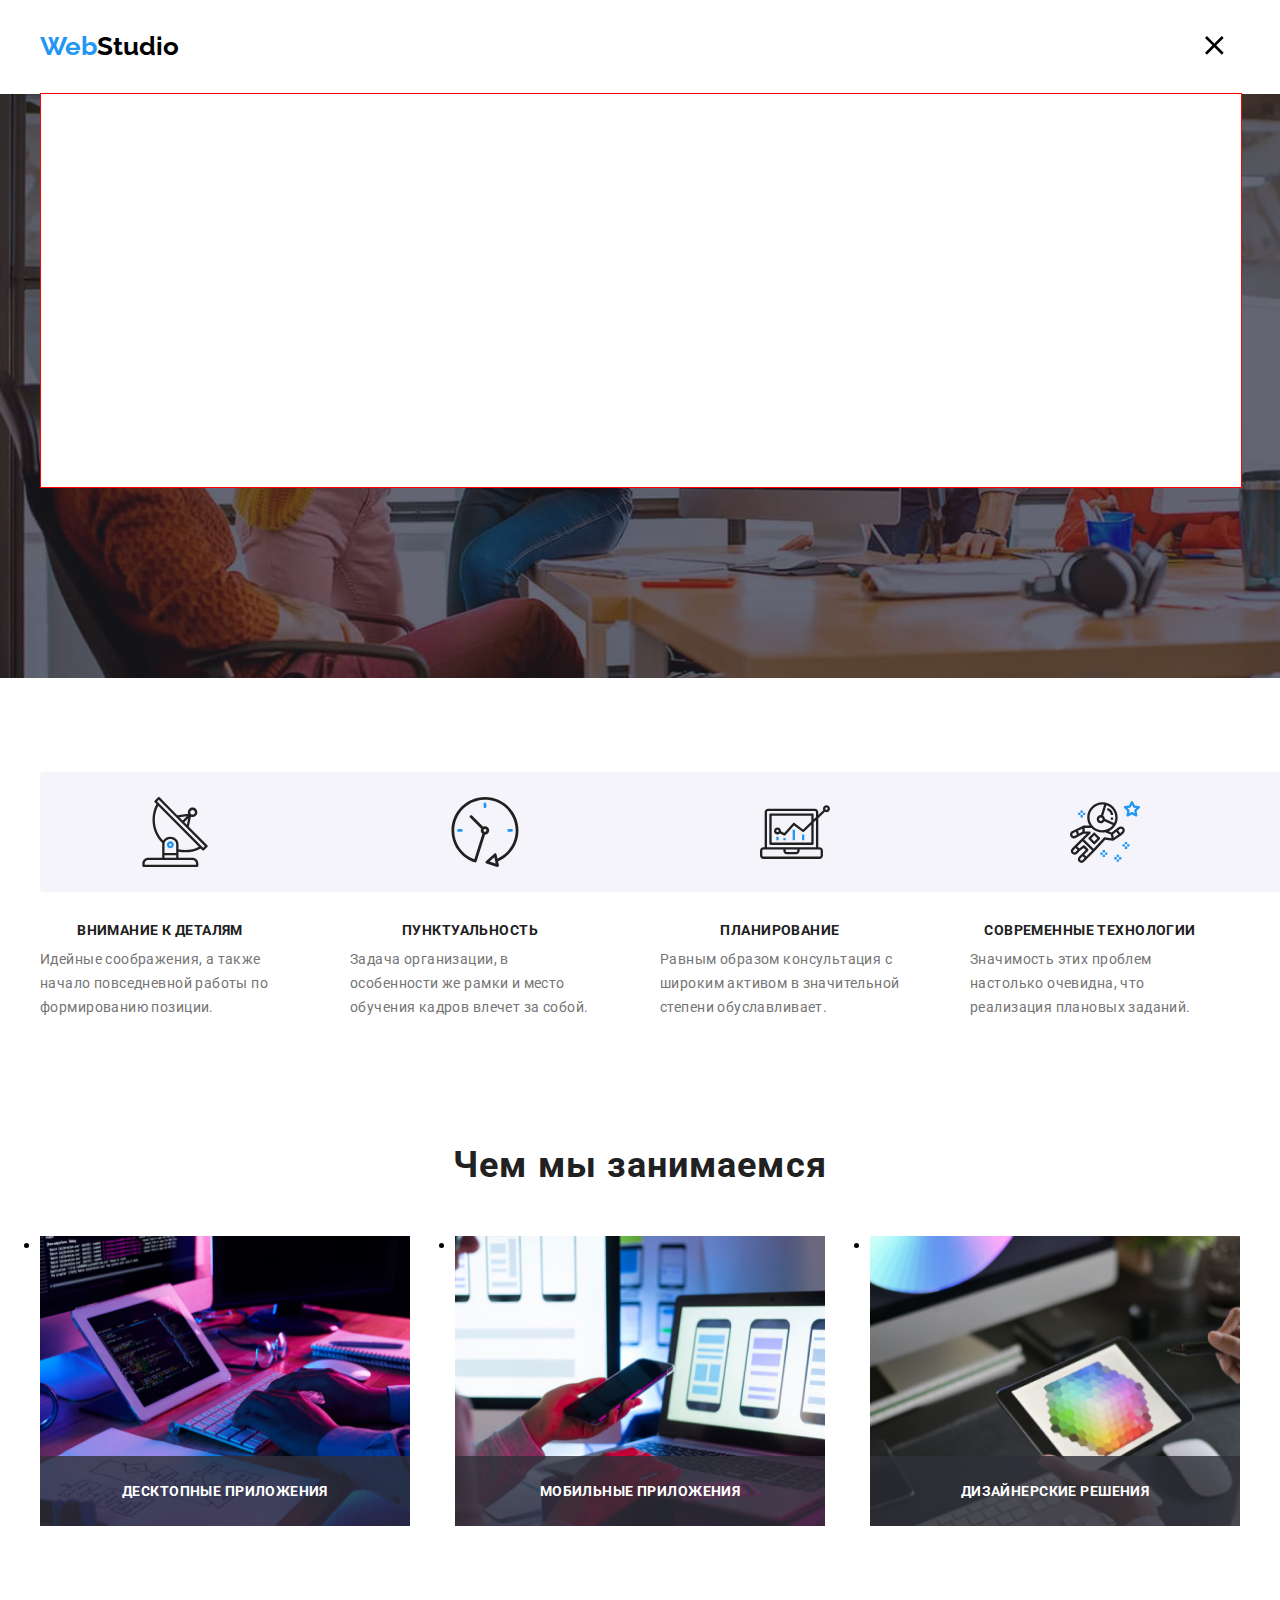
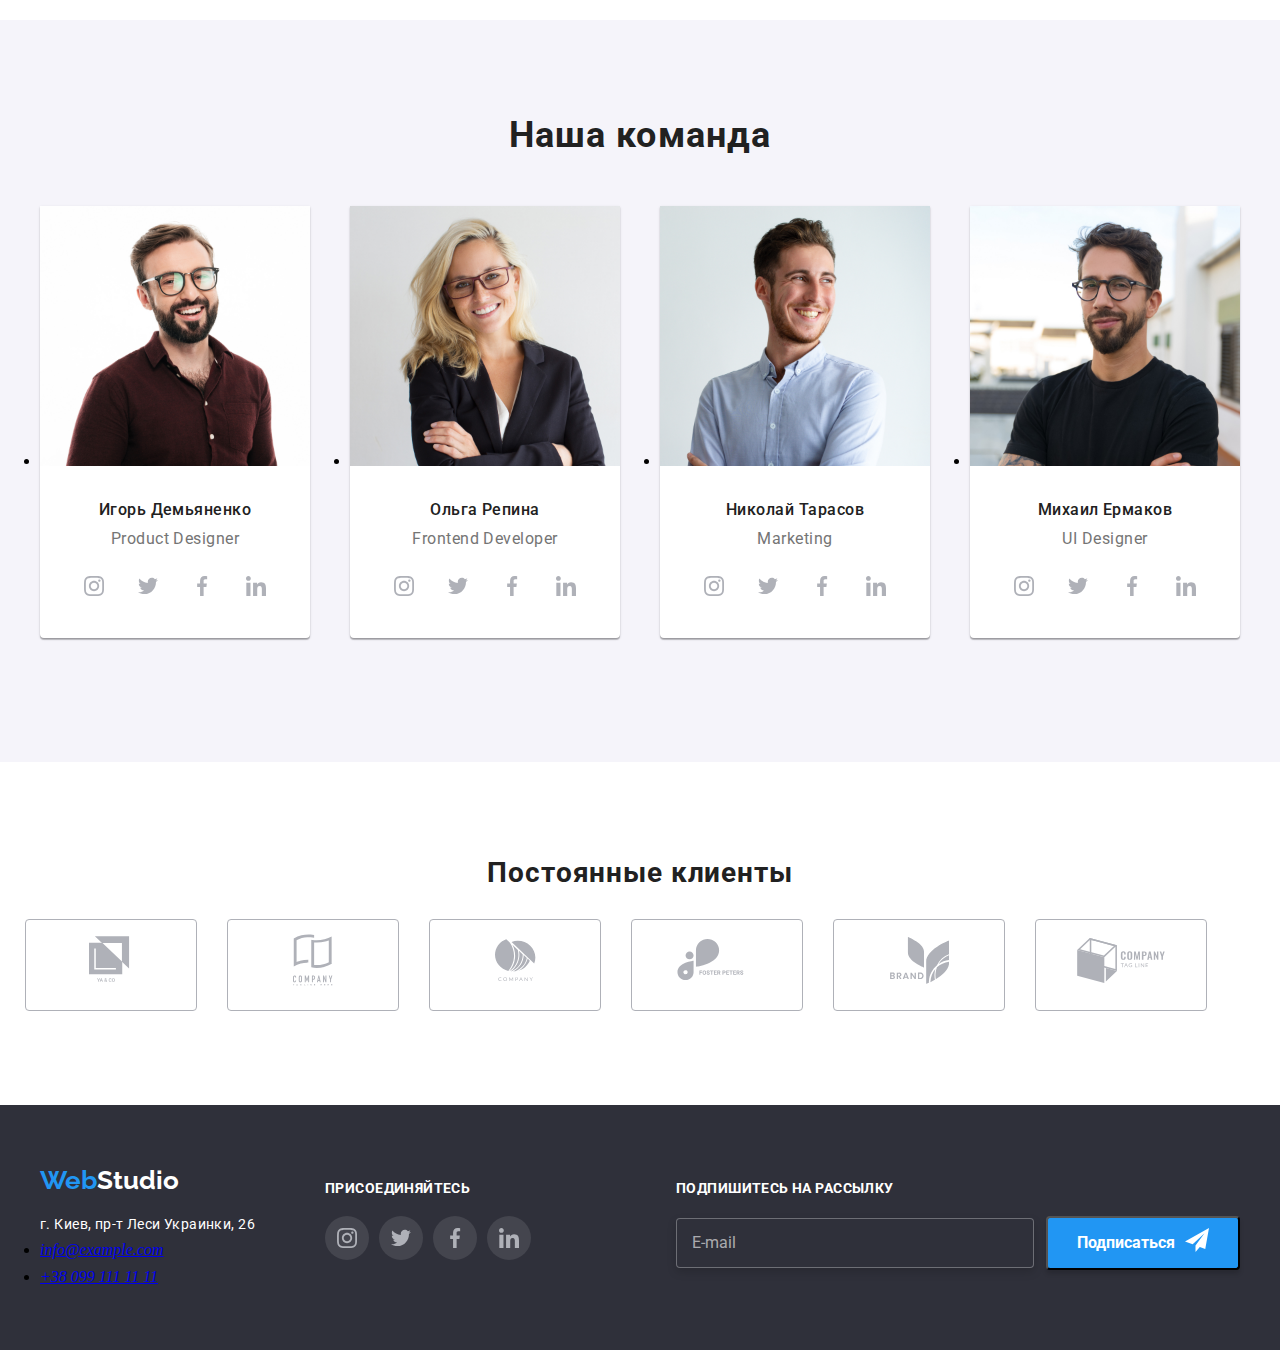
==== index.html @ f24a3dd7 "Поправляет код" ====
<!DOCTYPE html>
<html lang="ru">
<head>
    <meta charset="UTF-8">
    <meta name="viewport" content="width=device-width, initial-scale=1.0">
    <title lang="en">WebStudio</title>
    <link <link href="https://fonts.googleapis.com/css2?family=Raleway:wght@700&family=Roboto:wght@400;500;700;900&display=swap" rel="stylesheet">
    <link rel="stylesheet" href="https://cdnjs.cloudflare.com/ajax/libs/modern-normalize/1.0.0/modern-normalize.min.css" integrity="sha512-ISS7cAi1PEhQ8jnbJpJZMd29NlhNj4AWYyLOSp2CE/CsHxTCu+r+t0D2yoJudVrd0/8fTVPUVDzY5Tvli75u/g==" crossorigin="anonymous" />
    <link rel="stylesheet" href="https://cdnjs.cloudflare.com/ajax/libs/animate.css/4.1.1/animate.min.css"/>
    <link rel="stylesheet" href="./css/main.min.css">
</head>
<!---->
<body>
    <header class="header">
        <div class="container">
                 <nav class="nav">
                    <a class="container-nav-logo animate__bounce" lang="en" href="#">
                        <span class="logo-first">Web</span><span class="logo-second">Studio</span>
                    </a>
                    <button type="button" class="close-menu-btn is-open" data-menu-button>
                        <svg class="close-menu-icon" aria-label="Переключатель мобильного меню">
                            <use  class="close-btn-icon"  href="./symbol-defs.svg#icon-close_40px-1"></use>
                            <use class="menu-btn-icon"  href="./symbol-defs.svg#icon-menu_40px-1"></use>
                        </svg>
                    </button>
                    <div class="additional-menu">

                    </div>   
                </nav>                      
        </div>                    
    </header>
    <main>
        <!-- HERO -->
        <section class="hero">
                <h1 class="hero-title">Эффективные решения<br> для вашего бизнеса</h1>
                <button class="hero-btn" data-modal-open type="button">Заказать услугу</button>
        </section>
        <!-- Преимущества работы -->
        <section class="advantages-section container">
            <!-- <h2>Преимущества работы с нами</h2> -->
            <ul class="advantages-section-list">
                
                <li class="advantages"><div class="advantages-item">
                    <div class="advantages-icon-container"><svg class="advantages-icon-container-icon"><use href="./symbol-defs.svg#icon-antenna-1-1"></use></svg></div>                
                    <h3 class="advantages-title">Внимание к деталям</h3>
                    <p class="advantages-discription">Идейные соображения, а также начало повседневной работы по формированию позиции.</p>
                </div></li>
                <li class="advantages"><div class="advantages-item">
                    <div class="advantages-icon-container"><svg class="advantages-icon-container-icon"><use href="./symbol-defs.svg#icon-clock-1-1"></use></svg></div>
                    <h3 class="advantages-title">Пунктуальность</h3>
                    <p class="advantages-discription">Задача организации, в особенности же рамки и место обучения кадров влечет за собой.</p>
                </div></li>
                <li class="advantages"><div class="advantages-item">
                    <div class="advantages-icon-container"><svg class="advantages-icon-container-icon"><use href="./symbol-defs.svg#icon-diagram-1-1"></use></svg></div>
                    <h3 class="advantages-title">Планирование</h3>
                    <p class="advantages-discription">Равным образом консультация с широким активом в значительной степени обуславливает.</p>
                </div></li>
                <li class="advantages"><div class="advantages-item">
                    <div class="advantages-icon-container"><svg class="advantages-icon-container-icon"><use href="./symbol-defs.svg#icon-astronaut-1-1"></use></svg></div>
                    <h3 class="advantages-title">Современные технологии</h3>
                    <p class="advantages-discription">Значимость этих проблем настолько очевидна, что реализация плановых заданий.</p>
                </div></li>
               
            </ul>
        </section>
        <!--Чем мы занимаемся-->
        <section class="we_made container">  
                <h2 class="we_made-title">Чем мы занимаемся</h2>
                <ul class="we_made_job-list">
                    <li><img class="we-made-foto" src="Images/img.jpg" alt="Ноутбук на столе." width="370" height="290"><p class="we-made-item">Десктопные приложения</p></li>
                    <li><img class="we-made-foto" src="Images/img(1).jpg" alt="Телефон." width="370" height="290"><p class="we-made-item">Мобильные приложения</p></li>
                    <li><img class="we-made-foto" src="Images/img(2).jpg" alt="Планшет." width="370" height="290"><p class="we-made-item">Дизайнерские решения</p></li>
                </ul>
        </section>
        <!-- Наша команда -->
        <section class="our_team">
            <div class="container-our_team container">
                <h2 class="our_team-tilte">Наша команда</h2>
                <ul>
                    <div class="our-team-list">
                        <div class="card-item-studio"><li class="our_team-item"><img src="Images/img(3).jpg" alt="Игорь Демьяненко" width="270" height="260">
                        <div class="name"><h3 class="our_team-item-title">Игорь Демьяненко</h3></div>
                        <div class="position"><p lang="en" class="our_team-item-position">Product Designer</p>
                            <ul class="social-list">
                                <div class="container-social-list">
                                    <li class="social-list-item"><a class="social-link" href="#"><svg class="social-icon"><use href="./symbol-defs.svg#icon-instagram-2-1"></use></svg></a></li>
                                    <li class="social-list-item"><a class="social-link" href="#"><svg class="social-icon"><use href="./symbol-defs.svg#icon-twitter-1-1"></use></svg></a></li>
                                    <li class="social-list-item"><a class="social-link" href="#"><svg class="social-icon"><use href="./symbol-defs.svg#icon-facebook-1-1"></use></svg></a></li>
                                    <li class="social-list-item"><a class="social-link" href="#"><svg class="social-icon"><use href="./symbol-defs.svg#icon-linkedin-1-1"></use></svg></a></li>
                                </div>
                            </ul>
                        </div></li>
                        </div>
                        <div class="card-item-studio"><li class="our_team-item"><img src="Images/img(4).jpg" alt="Ольга Репина" width="270" height="260">
                            <div class="name"><h3 class="our_team-item-title">Ольга Репина</h3></div>
                            <div class="position"><p lang="en" class="our_team-item-position">Frontend Developer</p>
                            <ul class="social-list">
                                <div class="container-social-list">
                                    <li class="social-list-item"><a class="social-link" href="#"><svg class="social-icon"><use href="./symbol-defs.svg#icon-instagram-2-1"></use></svg></a></li>
                                    <li class="social-list-item"><a class="social-link" href="#"><svg class="social-icon"><use href="./symbol-defs.svg#icon-twitter-1-1"></use></svg></a></li>
                                    <li class="social-list-item"><a class="social-link" href="#"><svg class="social-icon"><use href="./symbol-defs.svg#icon-facebook-1-1"></use></svg></a></li>
                                    <li class="social-list-item"><a class="social-link" href="#"><svg class="social-icon"><use href="./symbol-defs.svg#icon-linkedin-1-1"></use></svg></a></li>
                                </div>
                            </ul>
                            </div></li>
                        </div>
                        <div class="card-item-studio"><li class="our_team-item"><img src="Images/img(5).jpg" alt="Николай Тарасов" width="270" height="260">
                            <div class="name"><h3 class="our_team-item-title">Николай Тарасов</h3></div>
                            <div class="position"><p lang="en" class="our_team-item-position">Marketing</p>
                            <ul class="social-list">
                                <div class="container-social-list">
                                    <li class="social-list-item"><a class="social-link" href="#"><svg class="social-icon"><use href="./symbol-defs.svg#icon-instagram-2-1"></use></svg></a></li>
                                    <li class="social-list-item"><a class="social-link" href="#"><svg class="social-icon"><use href="./symbol-defs.svg#icon-twitter-1-1"></use></svg></a></li>
                                    <li class="social-list-item"><a class="social-link" href="#"><svg class="social-icon"><use href="./symbol-defs.svg#icon-facebook-1-1"></use></svg></a></li>
                                    <li class="social-list-item"><a class="social-link" href="#"><svg class="social-icon"><use href="./symbol-defs.svg#icon-linkedin-1-1"></use></svg></a></li>
                                </div>
                            </ul>
                            </div></li>
                        </div>
                        <div class="card-item-studio"><li class="our_team-item"><img src="Images/img(6).jpg" alt="Михаил Ермаков" width="270" height="260">
                            <div class="name"><h3 class="our_team-item-title">Михаил Ермаков</h3></div>
                            <div class="position"><p lang="en" class="our_team-item-position">UI Designer</p>
                            <ul class="social-list">
                                <div class="container-social-list">
                                    <li class="social-list-item"><a class="social-link" href="#"><svg class="social-icon"><use href="./symbol-defs.svg#icon-instagram-2-1"></use></svg></a></li>
                                    <li class="social-list-item"><a class="social-link" href="#"><svg class="social-icon"><use href="./symbol-defs.svg#icon-twitter-1-1"></use></svg></a></li>
                                    <li class="social-list-item"><a class="social-link" href="#"><svg class="social-icon"><use href="./symbol-defs.svg#icon-facebook-1-1"></use></svg></a></li>
                                    <li class="social-list-item"><a class="social-link" href="#"><svg class="social-icon"><use href="./symbol-defs.svg#icon-linkedin-1-1"></use></svg></a></li>
                                </div>
                            </ul>                            

                        </div></li>
                        </div>
                    </div>
                </ul>
            </div>
        </section>
<!--Постоянные клиенты-->
        <section class="constant-clients container">
            <h2 class="constant-clients-title">Постоянные клиенты</h2>
            <ul class="constant-clients-list">
                <li class="const-item"><a class="clients-link clients-icon" href="#"><svg class="const-icon" width="44.3" height="49.3" ><use  class="const-item" href="./symbol-defs.svg#icon-logo-1-1"></use></svg></a></li>
                <li class="const-item"><a class="clients-link clients-icon" href="#"><svg class="const-icon" width="40" height="52" ><use  class="const-item" href="./symbol-defs.svg#icon-logo-2-1"></use></svg></a></li>
                <li class="const-item"><a class="clients-link clients-icon" href="#"><svg class="const-icon" width="41" height="42.6" ><use class="const-item"  href="./symbol-defs.svg#icon-logo-3-1"></use></svg></a></li>
                <li class="const-item"><a class="clients-link clients-icon" href="#"><svg class="const-icon" width="79.7" height="42" ><use  class="const-item" href="./symbol-defs.svg#icon-logo-4-1"></use></svg></a></li>
                <li class="const-item"><a class="clients-link clients-icon" href="#"><svg class="const-icon" width="59" height="47" ><use  class="const-item" href="./symbol-defs.svg#icon-logo-5-1"></use></svg></a></li>
                <li class="const-item"><a class="clients-link clients-icon" href="#"><svg class="const-icon" width="88.5" height="45.5" ><use  class="const-item" href="./symbol-defs.svg#icon-logo-6-1"></use></svg></a></li>
            </ul>
        </section>
    </main> 
    <footer class="footer">
        <div class="container footer-all">
            <div class="footer-content">
                <div class="container-adress">
                    <div class="container-logo">
                        <a class="container-nav-logo" lang="en" href="#"> 
                            <span class="logo-first">Web</span><span class="logo-foot">Studio</span></a> 
                    </div>
                    <address class="adress">
                        <div class="container-adress">
                            <p class="adress-sity">г. Киев, пр-т Леси Украинки, 26</p>
                            <ul class="contacts">
                                <li><a class="mail mail-footer" href="mailto:info@example.com">info@example.com</a></li>
                                <li><a class="tel" href="tel:+380991111111">+38 099 111 11 11</a></li>
                            </ul>
                        </div>
                    </address>
                </div>
                <div class="container-join">
                    <p class="join">присоединяйтесь</p>
                    <ul class="social-list">
                        <div class="container-social-list">
                            <li class="social-list-item social-list-footer"><a class="social-link social-link-footer" href="#"><svg class="social-icon"><use href="./symbol-defs.svg#icon-instagram-2-1"></use></svg></a></li>
                            <li class="social-list-item social-list-footer"><a class="social-link social-link-footer" href="#"><svg class="social-icon"><use href="./symbol-defs.svg#icon-twitter-1-1"></use></svg></a></li>
                            <li class="social-list-item social-list-footer"><a class="social-link social-link-footer" href="#"><svg class="social-icon"><use href="./symbol-defs.svg#icon-facebook-1-1"></use></svg></a></li>
                            <li class="social-list-item social-list-footer"><a class="social-link social-link-footer" href="#"><svg class="social-icon"><use href="./symbol-defs.svg#icon-linkedin-1-1"></use></svg></a></li>
                        </div>
                    </ul>
                </div>
            </div> 
            <div class="footer-form">
                <p class="footer-form-title">Подпишитесь на рассылку</p>
                    <form>
                        <div class="form-shape">
                            <input class="footer-input-mail" type="text" name="footer-form-name" placeholder=" " id="form-mail" >
                            <label class="footer-form-name" for="form-mail">E-mail</label>
                            <button type="submit" class="footer-form-btn">
                                <span class="footer-btn-title">Подписаться</span>
                                <svg  class="footer-form-icon"><use href="./symbol-defs.svg#icon-icon-send-1"></use></svg>
                            </button>
                        </div>
                    </form>   
            </div>   
        </div>    
    </footer>  

    <div class="backdrop is-hidden" data-menu-button>
        <div class="modal">
            <button class="modal-btn-close" type="button" data-modal-close>
                <svg class="modal-close-icon">
                    <use href="./symbol-defs.svg#icon-close-black-18dp-2-1-1"></use>
                </svg>
            </button>
            <p class="modal-title" >Оставьте свои данные, мы вам перезвоним</p>
            <form class="modal-form" >
                <div class="container-modal-form">
                    <div class="modal-form-field" >
                        <label class="modal-form-label">
                        Имя
                        <input class="modal-form-input" name="name" type="text"  />
                        <svg class="modal-form-icon-name"><use href="./symbol-defs.svg#icon-Vector-1-1"></use></svg></label>
                    </div>
                    <div class="modal-form-field" >
                        <label class="modal-form-label" >
                        Телефон
                        <input class="modal-form-input" name="tel" type="tel" />
                        <svg class="modal-form-icon-tel"><use href="./symbol-defs.svg#icon-Vector-2-1"></use></svg> </label>
                    </div>
                    <div class="modal-form-field" >
                        <label class="modal-form-label">
                        Почта
                        <input class="modal-form-input" name="mail" type="email"/>
                        <svg class="modal-form-icon-mail"><use href="./symbol-defs.svg#icon-Vector-3-1"></use></svg></label>
                    </div>
                    <div class="modal-form-field form-textarea" >
                        <label class="modal-form-label" >
                        Комментарий
                        <textarea class="modal-form-textarea" name="comment" placeholder="Введите текст"></textarea></label>
                    </div>
                
                    <div class="modal-policy">
                        <label class="modal-policy-label" >
                            <input class="checkbox" name="policy" type="checkbox" />
                            <span class="checkbox-icon" ></span>
                            Соглашаюсь с рассылкой и принимаю<a class="modal-policy-link" href="#"> Условия договора</a>
                        </label>
                    </div>
                    <div class="container-modal-btn"><button class="modal-form-btn" type="submit">Отправить</button></div>
                </div>
            </form>
            
        </div>
    </div>
    <script src="./JS/modal.js"></script>
    <script src="./JS/mobilemenu.js"></script>
</body>
</html>
---- css/main.min.css ----
h1,h2,h3,h4,h5,h6{margin:0}ul,ol{margin:0;padding:0}p{margin:0}body{margin:0}.container-nav-logo{font-size:26px;font-weight:700;line-height:1.192;font-family:Raleway,sans-serif;text-decoration:none;-webkit-animation-duration:1000ms;animation-duration:1000ms}.logo-first{color:#2196F3}.close-btn-icon,.menu-btn-icon{fill:#000000}.close-menu-btn{background-color:transparent;border:none}.close-menu-icon{width:40px;height:40px;fill:#000000}.close-menu-btn .close-btn-icon{display:none}.close-menu-btn.is-open .close-btn-icon{display:block}.close-menu-btn.is-open .menu-btn-icon{display:none}.logo-second{color:#000000}.header{padding-bottom:25px;padding-top:24px}.nav{position:relative;display:-webkit-box;display:-ms-flexbox;display:flex;-webkit-box-align:center;-ms-flex-align:center;align-items:center;-webkit-box-pack:justify;-ms-flex-pack:justify;justify-content:space-between}.additional-menu{position:absolute;width:100%;height:393px;top:100%;left:0;border:1px solid red;-webkit-transform:translateY(24px);transform:translateY(24px);background-color:white}.container{width:480px;padding:0 15px;margin:0 auto}.hero{display:-webkit-box;display:-ms-flexbox;display:flex;-webkit-box-orient:vertical;-webkit-box-direction:normal;-ms-flex-direction:column;flex-direction:column;-webkit-box-align:center;-ms-flex-align:center;align-items:center;padding:200px 0;background-color:#2F303A;background-image:-webkit-gradient(linear, left top, left bottom, from(rgba(47,48,58,0.4)), to(rgba(47,48,58,0.4))),url(../Images/img7.jpg);background-image:linear-gradient(rgba(47,48,58,0.4), rgba(47,48,58,0.4)),url(../Images/img7.jpg);background-repeat:no-repeat;background-size:cover}.hero-title{font-family:Roboto,sans-serif;font-weight:900;font-size:44px;line-height:1,364;letter-spacing:0.06em;text-transform:uppercase;text-align:center;margin-bottom:30px;color:#FFFFFF}.hero-btn{font-family:Roboto,sans-serif;font-style:normal;font-weight:bold;font-size:16px;line-height:1.875;text-align:center;min-width:200px;min-height:50px;background-color:#2196F3;border-radius:4px;color:#FFFFFF}.advantages-section{padding-top:94px;padding-bottom:94px}.advantages:not(:last-child){margin-bottom:30px}.advantages{display:block;width:100%;margin-left:auto;margin-right:auto}.advantages-icon-container{padding-top:25px;padding-bottom:25px;width:100%;background-color:#F5F4FA;border-radius:4px}.advantages-icon-container-icon{display:block;margin-left:auto;margin-right:auto;width:70px;height:70px}.advantages-title{text-align:center;font-family:Roboto,sans-serif;font-style:normal;font-weight:bold;font-size:14px;line-height:1.143;letter-spacing:0.03em;text-transform:uppercase;color:#212121;margin-top:30px}.advantages-discription{font-family:Roboto,sans-serif;font-style:normal;font-weight:normal;font-size:14px;line-height:1.714;letter-spacing:0.03em;color:#757575;margin-top:10px}@media screen and (min-width: 480px){.advantages{width:480px}}@media screen and (min-width: 768px){.advantages-section-list{display:-webkit-box;display:-ms-flexbox;display:flex;-ms-flex-wrap:wrap;flex-wrap:wrap;-webkit-box-pack:center;-ms-flex-pack:center;justify-content:center}.advantages{margin:0;width:354px}.advantages-item{margin:0}.advantages-icon-container{padding-left:142px;padding-right:142px;max-width:354px}.container{width:768px}.advantages-item:nth-child(2n+1){margin-right:30px}}@media screen and (min-width: 1200px){.advantages-section-list{display:-webkit-box;display:-ms-flexbox;display:flex;-webkit-box-pack:justify;-ms-flex-pack:justify;justify-content:space-between}.advantages-item{margin:0}.advantages{width:270px}.container{width:1200px}.advantages-icon-container{padding-left:100px;padding-right:100px;margin:0;width:270px}.advantages-icon-container-icon{margin:0}}.we_made-title,.our_team-tilte,.constant-clients{font-family:Roboto,sans-serif;font-weight:700;font-size:36px;line-height:1.167;text-align:center;letter-spacing:0.03em;color:#212121}.we-made-foto{display:block}.we-made-item{position:absolute;display:-webkit-box;display:-ms-flexbox;display:flex;-webkit-box-pack:center;-ms-flex-pack:center;justify-content:center;padding-top:27px;padding-bottom:27px;background:rgba(47,48,58,0.8);width:370px;-webkit-transform:translateY(-100%);transform:translateY(-100%);font-family:Roboto,sans-serif;font-style:normal;font-weight:bold;font-size:14px;line-height:1.143;text-align:center;letter-spacing:0.03em;text-transform:uppercase;color:#FFFFFF}.we_made{padding-bottom:94px}@media screen and (max-width: 1199px){.we_made{display:none}}.we_made_job-list{position:relative;display:-webkit-box;display:-ms-flexbox;display:flex;-webkit-box-pack:justify;-ms-flex-pack:justify;justify-content:space-between;margin-top:50px}.we_made_job-list:not(:last-child){margin-right:30px}.name{padding-top:30px}.position{margin-top:10px}.our_team-item-title{font-family:Roboto,sans-serif;font-style:normal;font-weight:500;font-size:16px;line-height:1.188;text-align:center;letter-spacing:0.03em;color:#212121}.our_team-item-position{font-family:Roboto,sans-serif;font-style:normal;font-weight:normal;font-size:16px;line-height:1.188;text-align:center;letter-spacing:0.03em;color:#757575;margin-bottom:16px}.card-item-studio{border-radius:0 0 4px 4px;-webkit-box-shadow:0px 1px 3px rgba(0,0,0,0.12),0px 1px 1px rgba(0,0,0,0.14),0px 2px 1px rgba(0,0,0,0.2);box-shadow:0px 1px 3px rgba(0,0,0,0.12),0px 1px 1px rgba(0,0,0,0.14),0px 2px 1px rgba(0,0,0,0.2);background-color:#FFFFFF}.our_team{padding-top:94px;padding-bottom:94px;background-color:#F5F4FA}.our-team-list{display:-webkit-box;display:-ms-flexbox;display:flex;-webkit-box-pack:justify;-ms-flex-pack:justify;justify-content:space-between;margin-top:50px;padding-bottom:30px}.our-team-list:not(:last-child){margin-right:30px}.our_team{background-color:#F5F4FA}.social-list{list-style-type:none}.social-list-item{display:-webkit-box;display:-ms-flexbox;display:flex}.social-link{display:-webkit-box;display:-ms-flexbox;display:flex;-webkit-box-pack:center;-ms-flex-pack:center;justify-content:center;-webkit-box-align:center;-ms-flex-align:center;align-items:center;width:44px;height:44px;border-radius:50%;-webkit-transition:250ms cubic-bezier(0.4, 0, 0.2, 1);transition:250ms cubic-bezier(0.4, 0, 0.2, 1)}.social-link:hover,.social-link:focus{background-color:#2196F3}.container-social-list{display:-webkit-box;display:-ms-flexbox;display:flex;-webkit-box-pack:justify;-ms-flex-pack:justify;justify-content:space-between;padding-bottom:30px;padding-right:32px;padding-left:32px}.social-icon{display:inline-block;margin-left:auto;margin-right:auto;margin-top:auto;margin-bottom:auto;width:20px;height:20px;fill:#AFB1B8}.social-link:hover .social-icon,.social-link:focus .social-icon{fill:#FFFFFF}.constant-clients{display:block;padding-top:94px;padding-bottom:94px}.constant-clients-title{font-family:Roboto,sans-serif;font-style:normal;font-weight:bold;font-size:28px;line-height:1.179;text-align:center;letter-spacing:0.03em;color:#212121;margin-bottom:30px}.constant-clients-list{display:-webkit-box;display:-ms-flexbox;display:flex;-ms-flex-wrap:wrap;flex-wrap:wrap;list-style-type:none;width:100%;margin:-15px}.const-item{display:-webkit-box;display:-ms-flexbox;display:flex}.const-item:hover,.const-item:focus{border-color:#2196F3}.const-item{display:-webkit-box;display:-ms-flexbox;display:flex;-webkit-box-pack:center;-ms-flex-pack:center;justify-content:center;-webkit-box-align:center;-ms-flex-align:center;align-items:center;height:90px;border:1px solid #AFB1B8;border-radius:4px;-ms-flex-preferred-size:calc((100%-60px)/2);flex-basis:calc((100%-60px)/2);margin:15px}.clients-icon{fill:#AFB1B8;-webkit-transition:250ms cubic-bezier(0.4, 0, 0.2, 1);transition:250ms cubic-bezier(0.4, 0, 0.2, 1)}.clients-icon:hover,.clients-icon:focus{fill:#2196F3}.const-item:hover .clients-icon,.const-item:focus .clients-icon{fill:#2196F3}@media screen and (max-width: 767px){.const-item:nth-child(odd){margin-left:0}.const-item:nth-child(even){margin-right:0}.const-item{-ms-flex-preferred-size:210px;flex-basis:210px}.container{width:480px}}@media screen and (min-width: 768px) and (max-width: 1199px){.container{width:768px}.const-item{-ms-flex-preferred-size:226px;flex-basis:226px}.const-item:nth-child(3n+1){margin-left:0}.const-item:nth-child(3n+3){margin-right:0}}@media screen and (min-width: 1200px){.container{width:1200px}.const-item{-ms-flex-preferred-size:170px;flex-basis:170px}.const-item:first-child{margin-left:0}.const-item:last-child{margin-right:0}}.footer{background-color:#2F303A;padding-top:60px;padding-bottom:60px}.join{font-family:Roboto;font-style:normal;font-weight:bold;font-size:14px;line-height:1.143;letter-spacing:0.03em;text-transform:uppercase;color:#FFFFFF;margin-bottom:20px}.footer-all{display:-webkit-box;display:-ms-flexbox;display:flex;-webkit-box-pack:justify;-ms-flex-pack:justify;justify-content:space-between}.footer-form-title{font-family:Roboto,sans-serif;font-style:normal;font-weight:bold;font-size:14px;line-height:1.143;letter-spacing:0.03em;text-transform:uppercase;margin-bottom:20px;color:#FFFFFF}.form-shape{position:relative;display:-webkit-box;display:-ms-flexbox;display:flex;-webkit-box-align:center;-ms-flex-align:center;align-items:center}.footer-form{margin-left:70px;padding-top:15px}.footer-content{display:-webkit-box;display:-ms-flexbox;display:flex;-webkit-box-align:start;-ms-flex-align:start;align-items:flex-start}.footer-btn-title{font-family:Roboto,sans-serif;font-style:normal;font-weight:bold;font-size:16px;line-height:1.875;color:#FFFFFF}.footer-form-btn{background-color:#2196F3;-webkit-box-shadow:0px 4px 4px rgba(0,0,0,0.15);box-shadow:0px 4px 4px rgba(0,0,0,0.15);border-radius:4px;display:-webkit-box;display:-ms-flexbox;display:flex;margin-left:12px;padding:10px 29px}.footer-input-mail{border:1px solid rgba(255,255,255,0.3);-webkit-box-sizing:border-box;box-sizing:border-box;-webkit-filter:drop-shadow(0px 4px 4px rgba(0,0,0,0.15));filter:drop-shadow(0px 4px 4px rgba(0,0,0,0.15));border-radius:4px;width:358px;height:50px;background-color:#2F303A;padding-left:75px;color:#ffffff}.footer-form-name{font-family:Roboto,sans-serif;font-style:normal;font-weight:normal;font-size:16px;line-height:1.25;color:rgba(255,255,255,0.6);position:absolute;top:50%;-webkit-transform:translateY(-50%);transform:translateY(-50%);left:16px}.footer-form-icon{width:24px;height:24px;margin-left:10px}.logo-foot{color:#ffffff}.social-link-footer{background:rgba(255,255,255,0.1)}.social-list-footer:not(:last-child){margin-right:10px}.container-logo{margin-bottom:20px}.container-address{text-align:left}.container-join{margin-left:70px;padding-top:15px}.container-join .container-social-list{padding-left:0}.adress-sity{font-family:Roboto,sans-serif;font-style:normal;font-weight:normal;font-size:14px;line-height:24px1 0.714;letter-spacing:0.03em;color:#FFFFFF;margin-bottom:9px}.mail-footer{display:block;margin-bottom:9px}.backdrop{position:fixed;width:100%;height:100%;z-index:100;top:0;left:0;background:rgba(0,0,0,0.2);-webkit-transition:350ms cubic-bezier(0.4, 0, 0.2, 1);transition:350ms cubic-bezier(0.4, 0, 0.2, 1);-webkit-transform:scale(1);transform:scale(1);overflow-y:scroll}.backdrop.is-hidden{opacity:0;pointer-events:none;-webkit-transform:scale(0.8);transform:scale(0.8)}.modal{position:absolute;top:50%;left:50%;-webkit-transform:translate(-50%, -50%);transform:translate(-50%, -50%);width:528px;height:581px;background-color:#ffffff}.modal-btn-close{position:absolute;right:8px;top:8px;width:30px;height:30px;border-radius:50%;border-color:rgba(0,0,0,0.1);background-color:#FFFFFF;display:-webkit-box;display:-ms-flexbox;display:flex;-webkit-box-pack:center;-ms-flex-pack:center;justify-content:center;-webkit-box-align:center;-ms-flex-align:center;align-items:center;padding:0;-webkit-transition:250ms cubic-bezier(0.4, 0, 0.2, 1);transition:250ms cubic-bezier(0.4, 0, 0.2, 1)}.modal-btn-close:hover,.modal-btn-close:focus{fill:var(--accent-color)}.modal-close-icon{display:block}.modal-form{display:block}.container-modal-form{padding-left:40px;padding-right:40px}.form-textarea{margin-bottom:20px}.modal-form-field{margin-top:10px;display:-webkit-box;display:-ms-flexbox;display:flex;-webkit-box-orient:vertical;-webkit-box-direction:normal;-ms-flex-direction:column;flex-direction:column;-webkit-transition:250ms cubic-bezier(0.4, 0, 0.2, 1);transition:250ms cubic-bezier(0.4, 0, 0.2, 1)}.modal-form-input{-webkit-transition:250ms cubic-bezier(0.4, 0, 0.2, 1);transition:250ms cubic-bezier(0.4, 0, 0.2, 1)}.modal-form-field:hover .modal-form-icon-mail,.modal-form-field:focus .modal-form-icon-mail,.modal-form-field:hover .modal-form-icon-tel,.modal-form-field:focus .modal-form-icon-tel,.modal-form-field:hover .modal-form-icon-name,.modal-form-field:focus .modal-form-icon-name{fill:var(--accent-color)}.modal-form-input:focus+.modal-form-icon-name,.modal-form-input:focus+.modal-form-icon-tel,.modal-form-input:focus+.modal-form-icon-mail{fill:var(--accent-color)}.modal-form-input:focus,.modal-form-textarea:focus{outline-color:var(--accent-color)}.modal-form-field:hover .modal-form-input,.modal-form-field:focus .modal-form-input{border-color:var(--accent-color)}.modal-form-field:focus{fill:var(--accent-color)}.modal-form-label{margin-bottom:4px}.modal-form-field input{width:100%;border:1px solid rgba(33,33,33,0.2);-webkit-box-sizing:border-box;box-sizing:border-box;border-radius:4px;min-height:40px;padding-left:38px}.modal-form-field textarea{width:100%;border:1px solid rgba(33,33,33,0.2);-webkit-box-sizing:border-box;box-sizing:border-box;border-radius:4px;min-height:120px;padding:12px}.modal-form-field textarea::-webkit-input-placeholder{font-family:var(--roboto-font);font-style:normal;font-weight:normal;font-size:12px;line-height:1.167;letter-spacing:0.01em;color:rgba(117,117,117,0.5);padding-left:4px}.modal-form-field textarea:-ms-input-placeholder{font-family:var(--roboto-font);font-style:normal;font-weight:normal;font-size:12px;line-height:1.167;letter-spacing:0.01em;color:rgba(117,117,117,0.5);padding-left:4px}.modal-form-field textarea::-ms-input-placeholder{font-family:var(--roboto-font);font-style:normal;font-weight:normal;font-size:12px;line-height:1.167;letter-spacing:0.01em;color:rgba(117,117,117,0.5);padding-left:4px}.modal-form-field textarea::placeholder{font-family:var(--roboto-font);font-style:normal;font-weight:normal;font-size:12px;line-height:1.167;letter-spacing:0.01em;color:rgba(117,117,117,0.5);padding-left:4px}.modal-policy{display:-webkit-box;display:-ms-flexbox;display:flex;-webkit-box-align:center;-ms-flex-align:center;align-items:center;padding-left:12px;margin-bottom:30px}.container-modal-btn{padding-left:124px}.modal-form-field{position:relative}.modal-form-icon-name,.modal-form-icon-tel,.modal-form-icon-mail{position:absolute;top:0;left:0;width:18px;height:18px;-webkit-transform:translateY(24px);transform:translateY(24px);left:12px}.modal-form-btn{font-family:var(--accent-color);font-style:normal;font-weight:bold;font-size:16px;line-height:1.875;background-color:#2196F3;border-color:#2196F3;color:#FFFFFF;padding:10px 55px;-webkit-box-shadow:0px 4px 4px rgba(0,0,0,0.15);box-shadow:0px 4px 4px rgba(0,0,0,0.15);border-radius:4px}.modal-policy-link{color:#2196F3;margin-left:3px}.modal-policy label{font-family:var(--roboto-font);font-style:normal;font-weight:normal;font-size:14px;line-height:1.714;letter-spacing:0.03em;color:#757575}.modal-form-field label{font-family:var(--roboto-font);font-style:normal;font-weight:normal;font-size:12px;line-height:1.167;letter-spacing:0.01em;color:#757575}.checkbox{-webkit-appearance:none;-moz-appearance:none;appearance:none}.checkbox-icon{display:block;width:16px;height:15px;border-radius:2px;border:2px solid #212121;margin-right:7px}.checkbox:checked+.checkbox-icon{border-color:transparent;background-image:url(../Images/icon_check.svg);background-size:cover;background-origin:border-box}.modal-policy-label{display:-webkit-box;display:-ms-flexbox;display:flex;-webkit-box-align:center;-ms-flex-align:center;align-items:center}.modal-title{font-family:var(--roboto-font);font-style:normal;font-weight:bold;font-size:20px;line-height:1.15;text-align:center;letter-spacing:0.03em;color:#212121;padding-top:40px;padding-left:40px;padding-right:40px;margin-bottom:12px}.modal-btn-close .modal-close-icon{width:18px;height:18px}
/*# sourceMappingURL=main.min.css.map */
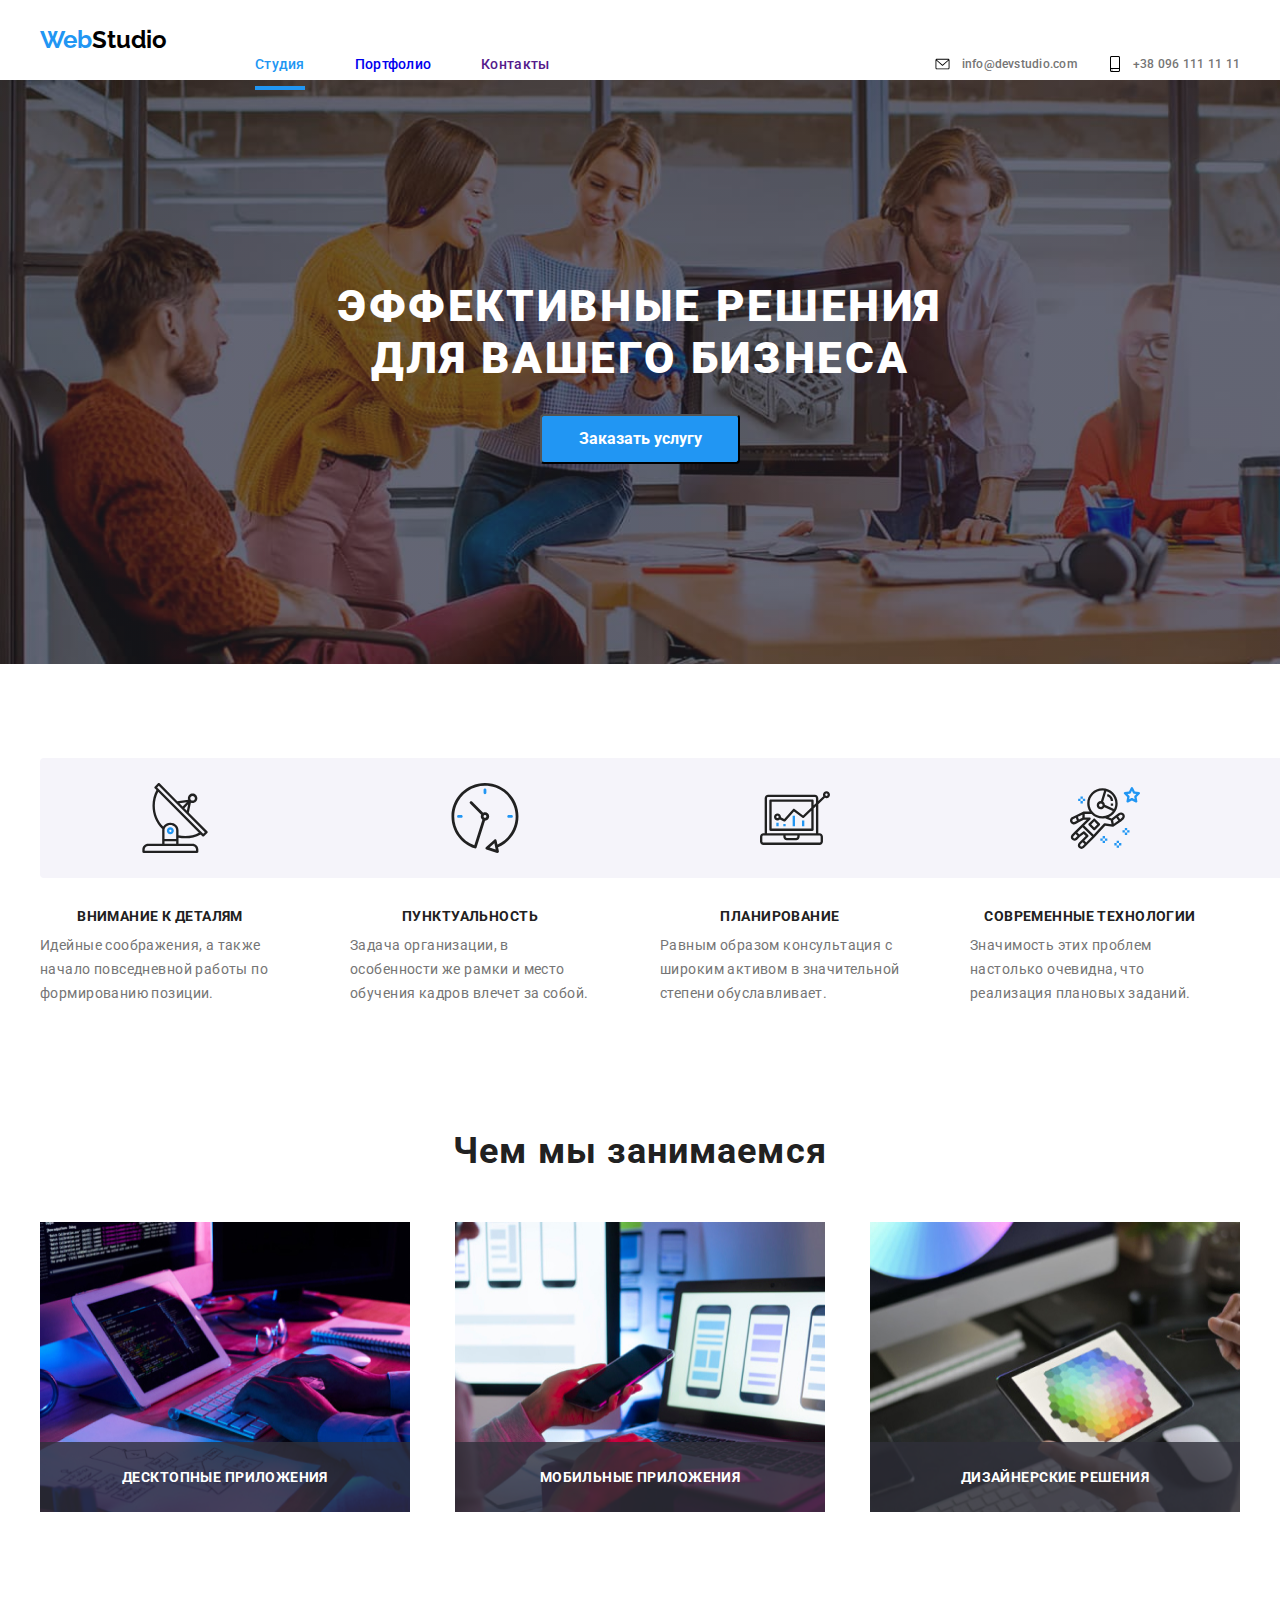
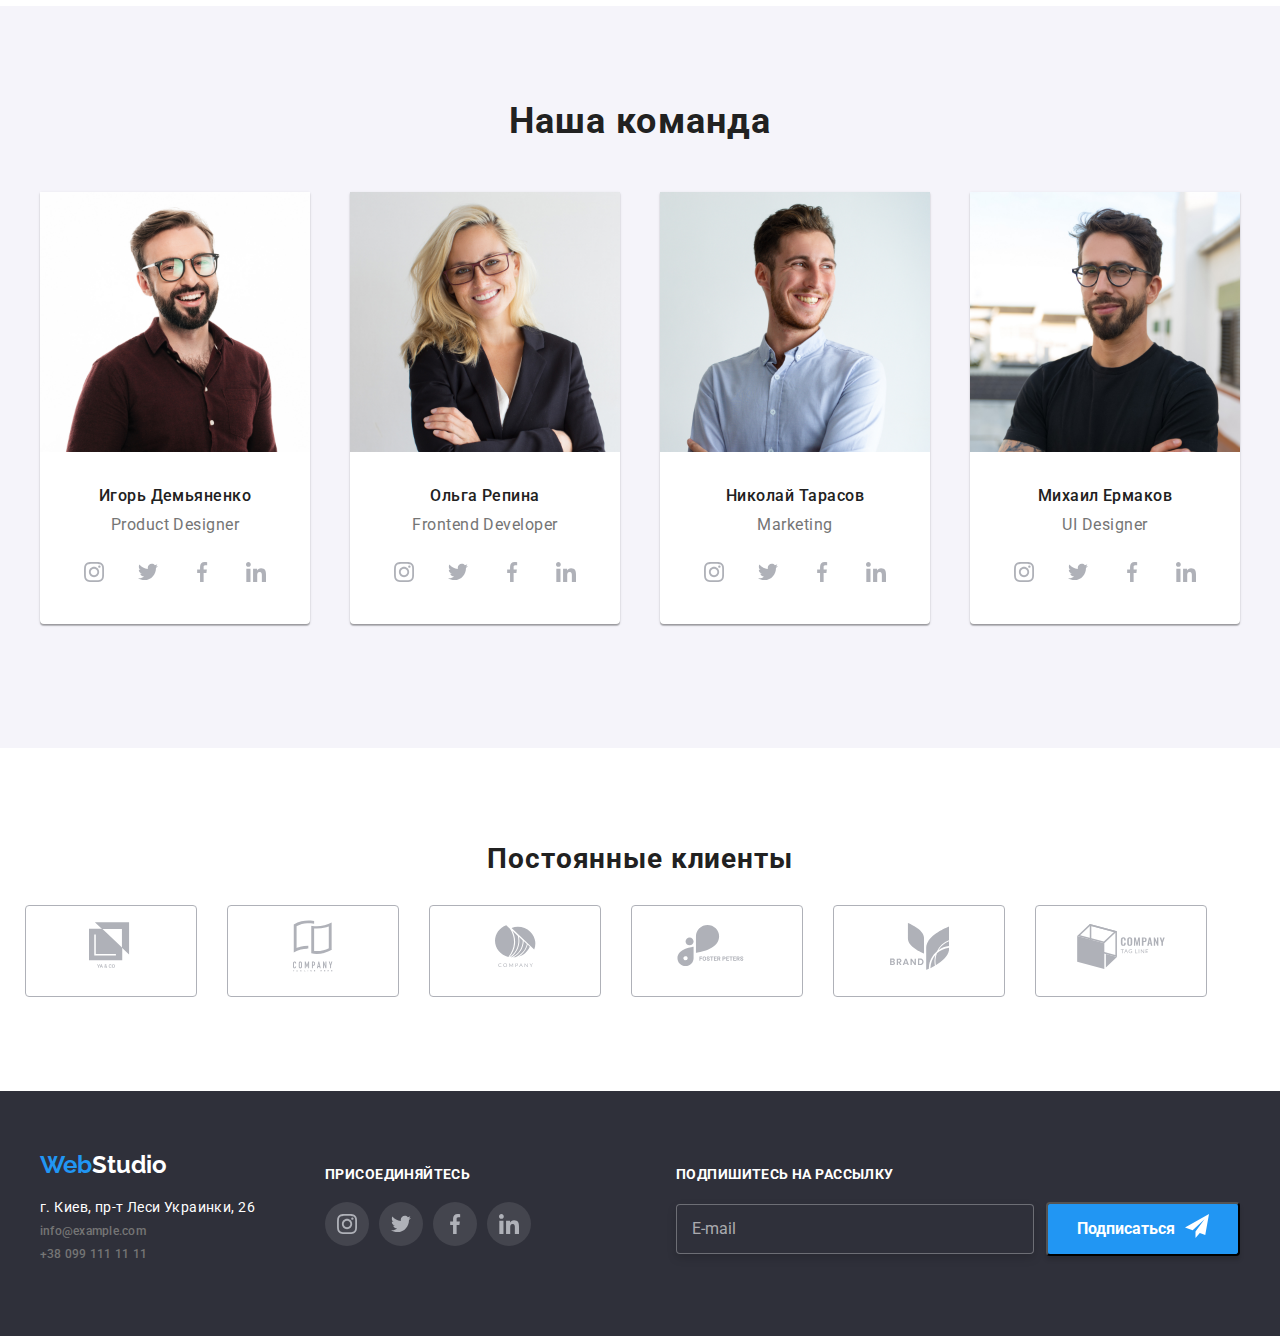
==== commit 938f479d: "Делает хеадер" ====
--- a/index.html
+++ b/index.html
@@ -23,8 +23,24 @@
                             <use class="menu-btn-icon"  href="./symbol-defs.svg#icon-menu_40px-1"></use>
                         </svg>
                     </button>
-                    <div class="additional-menu">
-
+                    <div class="additional-menu is-open" data-menu>
+                        <ul class="container-nav-nav-list">
+                            <li class="nav-list"><a class="nav-list-studio current-studio" href="index.html">Студия</a></li>
+                            <li class="nav-list"><a class="nav-list-portfolio" href="portfolio.html">Портфолио</a></li>
+                            <li class="nav-list"><a class="nav-list-contacts" href="">Контакты</a></li>                               
+                        </ul>
+                        <ul class="container-contacts">
+                            <li class="contacts-envelope contacts">
+                                 
+                                <a class="mail" href="mailto:info@devstudio.com"><svg class="icon-envelope">
+                                    <use  href="./symbol-defs.svg#icon-envelope"></use></svg>info@devstudio.com</a>
+                            </li>
+                            <li class="contacts-smartphone contacts">
+                                
+                                <a class="tel " href="tel:+380961111111"><svg class="icon-smartphone">
+                                    <use  href="./symbol-defs.svg#icon-smartphone-1"></use></svg>+38 096 111 11 11</a>
+                            </li>
+                        </ul> 
                     </div>   
                 </nav>                      
         </div>                    
--- a/css/main.min.css
+++ b/css/main.min.css
@@ -1,2 +1,2 @@
-h1,h2,h3,h4,h5,h6{margin:0}ul,ol{margin:0;padding:0}p{margin:0}body{margin:0}.container-nav-logo{font-size:26px;font-weight:700;line-height:1.192;font-family:Raleway,sans-serif;text-decoration:none;-webkit-animation-duration:1000ms;animation-duration:1000ms}.logo-first{color:#2196F3}.close-btn-icon,.menu-btn-icon{fill:#000000}.close-menu-btn{background-color:transparent;border:none}.close-menu-icon{width:40px;height:40px;fill:#000000}.close-menu-btn .close-btn-icon{display:none}.close-menu-btn.is-open .close-btn-icon{display:block}.close-menu-btn.is-open .menu-btn-icon{display:none}.logo-second{color:#000000}.header{padding-bottom:25px;padding-top:24px}.nav{position:relative;display:-webkit-box;display:-ms-flexbox;display:flex;-webkit-box-align:center;-ms-flex-align:center;align-items:center;-webkit-box-pack:justify;-ms-flex-pack:justify;justify-content:space-between}.additional-menu{position:absolute;width:100%;height:393px;top:100%;left:0;border:1px solid red;-webkit-transform:translateY(24px);transform:translateY(24px);background-color:white}.container{width:480px;padding:0 15px;margin:0 auto}.hero{display:-webkit-box;display:-ms-flexbox;display:flex;-webkit-box-orient:vertical;-webkit-box-direction:normal;-ms-flex-direction:column;flex-direction:column;-webkit-box-align:center;-ms-flex-align:center;align-items:center;padding:200px 0;background-color:#2F303A;background-image:-webkit-gradient(linear, left top, left bottom, from(rgba(47,48,58,0.4)), to(rgba(47,48,58,0.4))),url(../Images/img7.jpg);background-image:linear-gradient(rgba(47,48,58,0.4), rgba(47,48,58,0.4)),url(../Images/img7.jpg);background-repeat:no-repeat;background-size:cover}.hero-title{font-family:Roboto,sans-serif;font-weight:900;font-size:44px;line-height:1,364;letter-spacing:0.06em;text-transform:uppercase;text-align:center;margin-bottom:30px;color:#FFFFFF}.hero-btn{font-family:Roboto,sans-serif;font-style:normal;font-weight:bold;font-size:16px;line-height:1.875;text-align:center;min-width:200px;min-height:50px;background-color:#2196F3;border-radius:4px;color:#FFFFFF}.advantages-section{padding-top:94px;padding-bottom:94px}.advantages:not(:last-child){margin-bottom:30px}.advantages{display:block;width:100%;margin-left:auto;margin-right:auto}.advantages-icon-container{padding-top:25px;padding-bottom:25px;width:100%;background-color:#F5F4FA;border-radius:4px}.advantages-icon-container-icon{display:block;margin-left:auto;margin-right:auto;width:70px;height:70px}.advantages-title{text-align:center;font-family:Roboto,sans-serif;font-style:normal;font-weight:bold;font-size:14px;line-height:1.143;letter-spacing:0.03em;text-transform:uppercase;color:#212121;margin-top:30px}.advantages-discription{font-family:Roboto,sans-serif;font-style:normal;font-weight:normal;font-size:14px;line-height:1.714;letter-spacing:0.03em;color:#757575;margin-top:10px}@media screen and (min-width: 480px){.advantages{width:480px}}@media screen and (min-width: 768px){.advantages-section-list{display:-webkit-box;display:-ms-flexbox;display:flex;-ms-flex-wrap:wrap;flex-wrap:wrap;-webkit-box-pack:center;-ms-flex-pack:center;justify-content:center}.advantages{margin:0;width:354px}.advantages-item{margin:0}.advantages-icon-container{padding-left:142px;padding-right:142px;max-width:354px}.container{width:768px}.advantages-item:nth-child(2n+1){margin-right:30px}}@media screen and (min-width: 1200px){.advantages-section-list{display:-webkit-box;display:-ms-flexbox;display:flex;-webkit-box-pack:justify;-ms-flex-pack:justify;justify-content:space-between}.advantages-item{margin:0}.advantages{width:270px}.container{width:1200px}.advantages-icon-container{padding-left:100px;padding-right:100px;margin:0;width:270px}.advantages-icon-container-icon{margin:0}}.we_made-title,.our_team-tilte,.constant-clients{font-family:Roboto,sans-serif;font-weight:700;font-size:36px;line-height:1.167;text-align:center;letter-spacing:0.03em;color:#212121}.we-made-foto{display:block}.we-made-item{position:absolute;display:-webkit-box;display:-ms-flexbox;display:flex;-webkit-box-pack:center;-ms-flex-pack:center;justify-content:center;padding-top:27px;padding-bottom:27px;background:rgba(47,48,58,0.8);width:370px;-webkit-transform:translateY(-100%);transform:translateY(-100%);font-family:Roboto,sans-serif;font-style:normal;font-weight:bold;font-size:14px;line-height:1.143;text-align:center;letter-spacing:0.03em;text-transform:uppercase;color:#FFFFFF}.we_made{padding-bottom:94px}@media screen and (max-width: 1199px){.we_made{display:none}}.we_made_job-list{position:relative;display:-webkit-box;display:-ms-flexbox;display:flex;-webkit-box-pack:justify;-ms-flex-pack:justify;justify-content:space-between;margin-top:50px}.we_made_job-list:not(:last-child){margin-right:30px}.name{padding-top:30px}.position{margin-top:10px}.our_team-item-title{font-family:Roboto,sans-serif;font-style:normal;font-weight:500;font-size:16px;line-height:1.188;text-align:center;letter-spacing:0.03em;color:#212121}.our_team-item-position{font-family:Roboto,sans-serif;font-style:normal;font-weight:normal;font-size:16px;line-height:1.188;text-align:center;letter-spacing:0.03em;color:#757575;margin-bottom:16px}.card-item-studio{border-radius:0 0 4px 4px;-webkit-box-shadow:0px 1px 3px rgba(0,0,0,0.12),0px 1px 1px rgba(0,0,0,0.14),0px 2px 1px rgba(0,0,0,0.2);box-shadow:0px 1px 3px rgba(0,0,0,0.12),0px 1px 1px rgba(0,0,0,0.14),0px 2px 1px rgba(0,0,0,0.2);background-color:#FFFFFF}.our_team{padding-top:94px;padding-bottom:94px;background-color:#F5F4FA}.our-team-list{display:-webkit-box;display:-ms-flexbox;display:flex;-webkit-box-pack:justify;-ms-flex-pack:justify;justify-content:space-between;margin-top:50px;padding-bottom:30px}.our-team-list:not(:last-child){margin-right:30px}.our_team{background-color:#F5F4FA}.social-list{list-style-type:none}.social-list-item{display:-webkit-box;display:-ms-flexbox;display:flex}.social-link{display:-webkit-box;display:-ms-flexbox;display:flex;-webkit-box-pack:center;-ms-flex-pack:center;justify-content:center;-webkit-box-align:center;-ms-flex-align:center;align-items:center;width:44px;height:44px;border-radius:50%;-webkit-transition:250ms cubic-bezier(0.4, 0, 0.2, 1);transition:250ms cubic-bezier(0.4, 0, 0.2, 1)}.social-link:hover,.social-link:focus{background-color:#2196F3}.container-social-list{display:-webkit-box;display:-ms-flexbox;display:flex;-webkit-box-pack:justify;-ms-flex-pack:justify;justify-content:space-between;padding-bottom:30px;padding-right:32px;padding-left:32px}.social-icon{display:inline-block;margin-left:auto;margin-right:auto;margin-top:auto;margin-bottom:auto;width:20px;height:20px;fill:#AFB1B8}.social-link:hover .social-icon,.social-link:focus .social-icon{fill:#FFFFFF}.constant-clients{display:block;padding-top:94px;padding-bottom:94px}.constant-clients-title{font-family:Roboto,sans-serif;font-style:normal;font-weight:bold;font-size:28px;line-height:1.179;text-align:center;letter-spacing:0.03em;color:#212121;margin-bottom:30px}.constant-clients-list{display:-webkit-box;display:-ms-flexbox;display:flex;-ms-flex-wrap:wrap;flex-wrap:wrap;list-style-type:none;width:100%;margin:-15px}.const-item{display:-webkit-box;display:-ms-flexbox;display:flex}.const-item:hover,.const-item:focus{border-color:#2196F3}.const-item{display:-webkit-box;display:-ms-flexbox;display:flex;-webkit-box-pack:center;-ms-flex-pack:center;justify-content:center;-webkit-box-align:center;-ms-flex-align:center;align-items:center;height:90px;border:1px solid #AFB1B8;border-radius:4px;-ms-flex-preferred-size:calc((100%-60px)/2);flex-basis:calc((100%-60px)/2);margin:15px}.clients-icon{fill:#AFB1B8;-webkit-transition:250ms cubic-bezier(0.4, 0, 0.2, 1);transition:250ms cubic-bezier(0.4, 0, 0.2, 1)}.clients-icon:hover,.clients-icon:focus{fill:#2196F3}.const-item:hover .clients-icon,.const-item:focus .clients-icon{fill:#2196F3}@media screen and (max-width: 767px){.const-item:nth-child(odd){margin-left:0}.const-item:nth-child(even){margin-right:0}.const-item{-ms-flex-preferred-size:210px;flex-basis:210px}.container{width:480px}}@media screen and (min-width: 768px) and (max-width: 1199px){.container{width:768px}.const-item{-ms-flex-preferred-size:226px;flex-basis:226px}.const-item:nth-child(3n+1){margin-left:0}.const-item:nth-child(3n+3){margin-right:0}}@media screen and (min-width: 1200px){.container{width:1200px}.const-item{-ms-flex-preferred-size:170px;flex-basis:170px}.const-item:first-child{margin-left:0}.const-item:last-child{margin-right:0}}.footer{background-color:#2F303A;padding-top:60px;padding-bottom:60px}.join{font-family:Roboto;font-style:normal;font-weight:bold;font-size:14px;line-height:1.143;letter-spacing:0.03em;text-transform:uppercase;color:#FFFFFF;margin-bottom:20px}.footer-all{display:-webkit-box;display:-ms-flexbox;display:flex;-webkit-box-pack:justify;-ms-flex-pack:justify;justify-content:space-between}.footer-form-title{font-family:Roboto,sans-serif;font-style:normal;font-weight:bold;font-size:14px;line-height:1.143;letter-spacing:0.03em;text-transform:uppercase;margin-bottom:20px;color:#FFFFFF}.form-shape{position:relative;display:-webkit-box;display:-ms-flexbox;display:flex;-webkit-box-align:center;-ms-flex-align:center;align-items:center}.footer-form{margin-left:70px;padding-top:15px}.footer-content{display:-webkit-box;display:-ms-flexbox;display:flex;-webkit-box-align:start;-ms-flex-align:start;align-items:flex-start}.footer-btn-title{font-family:Roboto,sans-serif;font-style:normal;font-weight:bold;font-size:16px;line-height:1.875;color:#FFFFFF}.footer-form-btn{background-color:#2196F3;-webkit-box-shadow:0px 4px 4px rgba(0,0,0,0.15);box-shadow:0px 4px 4px rgba(0,0,0,0.15);border-radius:4px;display:-webkit-box;display:-ms-flexbox;display:flex;margin-left:12px;padding:10px 29px}.footer-input-mail{border:1px solid rgba(255,255,255,0.3);-webkit-box-sizing:border-box;box-sizing:border-box;-webkit-filter:drop-shadow(0px 4px 4px rgba(0,0,0,0.15));filter:drop-shadow(0px 4px 4px rgba(0,0,0,0.15));border-radius:4px;width:358px;height:50px;background-color:#2F303A;padding-left:75px;color:#ffffff}.footer-form-name{font-family:Roboto,sans-serif;font-style:normal;font-weight:normal;font-size:16px;line-height:1.25;color:rgba(255,255,255,0.6);position:absolute;top:50%;-webkit-transform:translateY(-50%);transform:translateY(-50%);left:16px}.footer-form-icon{width:24px;height:24px;margin-left:10px}.logo-foot{color:#ffffff}.social-link-footer{background:rgba(255,255,255,0.1)}.social-list-footer:not(:last-child){margin-right:10px}.container-logo{margin-bottom:20px}.container-address{text-align:left}.container-join{margin-left:70px;padding-top:15px}.container-join .container-social-list{padding-left:0}.adress-sity{font-family:Roboto,sans-serif;font-style:normal;font-weight:normal;font-size:14px;line-height:24px1 0.714;letter-spacing:0.03em;color:#FFFFFF;margin-bottom:9px}.mail-footer{display:block;margin-bottom:9px}.backdrop{position:fixed;width:100%;height:100%;z-index:100;top:0;left:0;background:rgba(0,0,0,0.2);-webkit-transition:350ms cubic-bezier(0.4, 0, 0.2, 1);transition:350ms cubic-bezier(0.4, 0, 0.2, 1);-webkit-transform:scale(1);transform:scale(1);overflow-y:scroll}.backdrop.is-hidden{opacity:0;pointer-events:none;-webkit-transform:scale(0.8);transform:scale(0.8)}.modal{position:absolute;top:50%;left:50%;-webkit-transform:translate(-50%, -50%);transform:translate(-50%, -50%);width:528px;height:581px;background-color:#ffffff}.modal-btn-close{position:absolute;right:8px;top:8px;width:30px;height:30px;border-radius:50%;border-color:rgba(0,0,0,0.1);background-color:#FFFFFF;display:-webkit-box;display:-ms-flexbox;display:flex;-webkit-box-pack:center;-ms-flex-pack:center;justify-content:center;-webkit-box-align:center;-ms-flex-align:center;align-items:center;padding:0;-webkit-transition:250ms cubic-bezier(0.4, 0, 0.2, 1);transition:250ms cubic-bezier(0.4, 0, 0.2, 1)}.modal-btn-close:hover,.modal-btn-close:focus{fill:var(--accent-color)}.modal-close-icon{display:block}.modal-form{display:block}.container-modal-form{padding-left:40px;padding-right:40px}.form-textarea{margin-bottom:20px}.modal-form-field{margin-top:10px;display:-webkit-box;display:-ms-flexbox;display:flex;-webkit-box-orient:vertical;-webkit-box-direction:normal;-ms-flex-direction:column;flex-direction:column;-webkit-transition:250ms cubic-bezier(0.4, 0, 0.2, 1);transition:250ms cubic-bezier(0.4, 0, 0.2, 1)}.modal-form-input{-webkit-transition:250ms cubic-bezier(0.4, 0, 0.2, 1);transition:250ms cubic-bezier(0.4, 0, 0.2, 1)}.modal-form-field:hover .modal-form-icon-mail,.modal-form-field:focus .modal-form-icon-mail,.modal-form-field:hover .modal-form-icon-tel,.modal-form-field:focus .modal-form-icon-tel,.modal-form-field:hover .modal-form-icon-name,.modal-form-field:focus .modal-form-icon-name{fill:var(--accent-color)}.modal-form-input:focus+.modal-form-icon-name,.modal-form-input:focus+.modal-form-icon-tel,.modal-form-input:focus+.modal-form-icon-mail{fill:var(--accent-color)}.modal-form-input:focus,.modal-form-textarea:focus{outline-color:var(--accent-color)}.modal-form-field:hover .modal-form-input,.modal-form-field:focus .modal-form-input{border-color:var(--accent-color)}.modal-form-field:focus{fill:var(--accent-color)}.modal-form-label{margin-bottom:4px}.modal-form-field input{width:100%;border:1px solid rgba(33,33,33,0.2);-webkit-box-sizing:border-box;box-sizing:border-box;border-radius:4px;min-height:40px;padding-left:38px}.modal-form-field textarea{width:100%;border:1px solid rgba(33,33,33,0.2);-webkit-box-sizing:border-box;box-sizing:border-box;border-radius:4px;min-height:120px;padding:12px}.modal-form-field textarea::-webkit-input-placeholder{font-family:var(--roboto-font);font-style:normal;font-weight:normal;font-size:12px;line-height:1.167;letter-spacing:0.01em;color:rgba(117,117,117,0.5);padding-left:4px}.modal-form-field textarea:-ms-input-placeholder{font-family:var(--roboto-font);font-style:normal;font-weight:normal;font-size:12px;line-height:1.167;letter-spacing:0.01em;color:rgba(117,117,117,0.5);padding-left:4px}.modal-form-field textarea::-ms-input-placeholder{font-family:var(--roboto-font);font-style:normal;font-weight:normal;font-size:12px;line-height:1.167;letter-spacing:0.01em;color:rgba(117,117,117,0.5);padding-left:4px}.modal-form-field textarea::placeholder{font-family:var(--roboto-font);font-style:normal;font-weight:normal;font-size:12px;line-height:1.167;letter-spacing:0.01em;color:rgba(117,117,117,0.5);padding-left:4px}.modal-policy{display:-webkit-box;display:-ms-flexbox;display:flex;-webkit-box-align:center;-ms-flex-align:center;align-items:center;padding-left:12px;margin-bottom:30px}.container-modal-btn{padding-left:124px}.modal-form-field{position:relative}.modal-form-icon-name,.modal-form-icon-tel,.modal-form-icon-mail{position:absolute;top:0;left:0;width:18px;height:18px;-webkit-transform:translateY(24px);transform:translateY(24px);left:12px}.modal-form-btn{font-family:var(--accent-color);font-style:normal;font-weight:bold;font-size:16px;line-height:1.875;background-color:#2196F3;border-color:#2196F3;color:#FFFFFF;padding:10px 55px;-webkit-box-shadow:0px 4px 4px rgba(0,0,0,0.15);box-shadow:0px 4px 4px rgba(0,0,0,0.15);border-radius:4px}.modal-policy-link{color:#2196F3;margin-left:3px}.modal-policy label{font-family:var(--roboto-font);font-style:normal;font-weight:normal;font-size:14px;line-height:1.714;letter-spacing:0.03em;color:#757575}.modal-form-field label{font-family:var(--roboto-font);font-style:normal;font-weight:normal;font-size:12px;line-height:1.167;letter-spacing:0.01em;color:#757575}.checkbox{-webkit-appearance:none;-moz-appearance:none;appearance:none}.checkbox-icon{display:block;width:16px;height:15px;border-radius:2px;border:2px solid #212121;margin-right:7px}.checkbox:checked+.checkbox-icon{border-color:transparent;background-image:url(../Images/icon_check.svg);background-size:cover;background-origin:border-box}.modal-policy-label{display:-webkit-box;display:-ms-flexbox;display:flex;-webkit-box-align:center;-ms-flex-align:center;align-items:center}.modal-title{font-family:var(--roboto-font);font-style:normal;font-weight:bold;font-size:20px;line-height:1.15;text-align:center;letter-spacing:0.03em;color:#212121;padding-top:40px;padding-left:40px;padding-right:40px;margin-bottom:12px}.modal-btn-close .modal-close-icon{width:18px;height:18px}
+h1,h2,h3,h4,h5,h6{margin:0}ul,ol{margin:0;padding:0}p{margin:0}body{margin:0}.container-nav-logo{font-size:24px;font-weight:700;line-height:1.167;font-family:Raleway,sans-serif;text-decoration:none;-webkit-animation-duration:1000ms;animation-duration:1000ms}.logo-first{color:#2196F3}.close-btn-icon,.menu-btn-icon{fill:#000000;-webkit-transition:250ms cubic-bezier(0.4, 0, 0.2, 1);transition:250ms cubic-bezier(0.4, 0, 0.2, 1)}.close-menu-btn:hover .close-btn-icon,.close-menu-btn:focus .close-btn-icon,.close-menu-btn:hover .menu-btn-icon,.close-menu-btn:focus .menu-btn-icon{fill:#2196F3}.close-menu-btn{background-color:transparent;border:none}.close-menu-icon{width:40px;height:40px;fill:#000000}.close-menu-btn .close-btn-icon{display:none}.close-menu-btn.is-open .close-btn-icon{display:block}.close-menu-btn.is-open .menu-btn-icon{display:none}.logo-second{color:#000000}.header{padding-bottom:25px;padding-top:24px}.nav{position:relative;display:-webkit-box;display:-ms-flexbox;display:flex;-webkit-box-align:center;-ms-flex-align:center;align-items:center;-webkit-box-pack:justify;-ms-flex-pack:justify;justify-content:space-between}.additional-menu{opacity:0;position:absolute;width:100%;height:393px;top:100%;left:0;-webkit-transform:translateY(24px);transform:translateY(24px);background-color:white;display:-webkit-box;display:-ms-flexbox;display:flex;-webkit-box-orient:vertical;-webkit-box-direction:normal;-ms-flex-direction:column;flex-direction:column;-webkit-box-align:center;-ms-flex-align:center;align-items:center}.additional-menu.is-open{opacity:1}@media screen and (max-width: 767px){position:absolute;width:100%;height:393px;top:100%;left:0}.nav-list{font-family:Roboto;font-style:normal;font-weight:500;font-size:18px;line-height:1.167;letter-spacing:0.02em;color:#212121}a{text-decoration:none}ul{list-style-type:none}.nav-list-studio{position:relative}.nav-list-portfolio{position:relative}.container-nav-nav-list{padding-top:60px;margin-bottom:60px;display:-webkit-box;display:-ms-flexbox;display:flex;-webkit-box-orient:vertical;-webkit-box-direction:normal;-ms-flex-direction:column;flex-direction:column;-webkit-box-align:center;-ms-flex-align:center;align-items:center}.nav-list:not(:last-child){margin-bottom:40px}.container{width:480px;padding:0 15px;margin:0 auto}.mail,.tel{font-family:Roboto;font-style:normal;font-weight:500;font-size:18px;line-height:1.167;letter-spacing:0.02em;color:#757575;display:-webkit-box;display:-ms-flexbox;display:flex;-webkit-box-align:center;-ms-flex-align:center;align-items:center}.mail{margin-bottom:16px}.icon-envelope{width:19px;height:14px;margin-right:10px}.icon-smartphone{width:16px;height:20px;margin-right:10px}.container-contacts{display:-webkit-box;display:-ms-flexbox;display:flex;-webkit-box-orient:vertical;-webkit-box-direction:normal;-ms-flex-direction:column;flex-direction:column}.contacts-smartphone,.contacts-envelope{display:-webkit-box;display:-ms-flexbox;display:flex;-webkit-box-orient:horizontal;-webkit-box-direction:normal;-ms-flex-direction:row;flex-direction:row;-webkit-box-align:center;-ms-flex-align:center;align-items:center;padding:0;margin:0}.mail,.tel{display:-webkit-box;display:-ms-flexbox;display:flex;-webkit-box-align:center;-ms-flex-align:center;align-items:center}.mail:hover,.mail:focus,.tel:hover,.tel:focus{color:#2196F3}.nav-list-studio:hover,.nav-list-studio:focus,.nav-list-portfolio:hover,.nav-list-portfolio:focus,.nav-list-contacts:hover,.nav-list-contacts:focus{color:#2196F3}.icon-envelope:hover,.icon-envelope:focus,.icon-smartphone:hover,.icon-smartphone:focus{fill:#2196F3}.mail:focus .icon-envelope,.mail:hover .icon-envelope,.tel:hover .icon-smartphone,.tel:focus .icon-smartphone{fill:#2196F3}.current-studio{color:#2196F3}.current-studio::after{content:'';display:block;width:100%;height:4px;background-color:#2196F3;position:absolute;top:30px}.current-portfolio{color:#2196F3}.current-portfolio::after{content:'';width:100%;display:block;height:4px;background-color:#2196F3;position:absolute;top:30px}.nav-list-studio,.nav-list-portfolio,.nav-list-contacts,.mail,.tel{-webkit-transition:250ms cubic-bezier(0.4, 0, 0.2, 1);transition:250ms cubic-bezier(0.4, 0, 0.2, 1);display:block}@media screen and (min-width: 768px){.additional-menu{opacity:1;position:static;height:-webkit-max-content;height:-moz-max-content;height:max-content;display:-webkit-box;display:-ms-flexbox;display:flex;-webkit-box-orient:horizontal;-webkit-box-direction:normal;-ms-flex-direction:row;flex-direction:row;-webkit-box-align:center;-ms-flex-align:center;align-items:center;-webkit-box-pack:justify;-ms-flex-pack:justify;justify-content:space-between}.container-nav-nav-list{-webkit-box-orient:horizontal;-webkit-box-direction:normal;-ms-flex-direction:row;flex-direction:row;-webkit-box-align:center;-ms-flex-align:center;align-items:center;-webkit-box-pack:center;-ms-flex-pack:center;justify-content:center;margin:0;padding:0}.container{width:768px;padding:0 15px}.nav-list:not(:last-child){margin:0;margin-right:50px}.close-menu-btn{display:none}.nav{position:static;display:-webkit-box;display:-ms-flexbox;display:flex;-webkit-box-align:center;-ms-flex-align:center;align-items:center}.container-nav-logo{margin-right:88px}.header{padding:26px 0;display:-webkit-box;display:-ms-flexbox;display:flex;-webkit-box-align:center;-ms-flex-align:center;align-items:center}.nav-list{font-family:Roboto;font-style:normal;font-weight:500;font-size:14px;line-height:1.143;letter-spacing:0.02em;color:#212121}.mail,.tel{font-family:Roboto;font-style:normal;font-weight:500;font-size:12px;line-height:1.167;letter-spacing:0.02em;color:#757575;display:-webkit-box;display:-ms-flexbox;display:flex;-webkit-box-align:center;-ms-flex-align:center;align-items:center}}@media screen and (min-width: 1200px){.container-contacts{-webkit-box-orient:horizontal;-webkit-box-direction:normal;-ms-flex-direction:row;flex-direction:row;-webkit-box-align:center;-ms-flex-align:center;align-items:center}.container{width:1200px}.mail{margin:0;margin-right:30px;display:-webkit-box;display:-ms-flexbox;display:flex;-webkit-box-align:center;-ms-flex-align:center;align-items:center}.tel{display:-webkit-box;display:-ms-flexbox;display:flex;-webkit-box-align:center;-ms-flex-align:center;align-items:center}.contacts-smartphone,.contacts-envelope{-webkit-box-align:center;-ms-flex-align:center;align-items:center}}.hero{display:-webkit-box;display:-ms-flexbox;display:flex;-webkit-box-orient:vertical;-webkit-box-direction:normal;-ms-flex-direction:column;flex-direction:column;-webkit-box-align:center;-ms-flex-align:center;align-items:center;padding:200px 0;background-color:#2F303A;background-image:-webkit-gradient(linear, left top, left bottom, from(rgba(47,48,58,0.4)), to(rgba(47,48,58,0.4))),url(../Images/img7.jpg);background-image:linear-gradient(rgba(47,48,58,0.4), rgba(47,48,58,0.4)),url(../Images/img7.jpg);background-repeat:no-repeat;background-size:cover}.hero-title{font-family:Roboto,sans-serif;font-weight:900;font-size:44px;line-height:1,364;letter-spacing:0.06em;text-transform:uppercase;text-align:center;margin-bottom:30px;color:#FFFFFF}.hero-btn{font-family:Roboto,sans-serif;font-style:normal;font-weight:bold;font-size:16px;line-height:1.875;text-align:center;min-width:200px;min-height:50px;background-color:#2196F3;border-radius:4px;color:#FFFFFF}.advantages-section{padding-top:94px;padding-bottom:94px}.advantages:not(:last-child){margin-bottom:30px}.advantages{display:block;width:100%;margin-left:auto;margin-right:auto}.advantages-icon-container{padding-top:25px;padding-bottom:25px;width:100%;background-color:#F5F4FA;border-radius:4px}.advantages-icon-container-icon{display:block;margin-left:auto;margin-right:auto;width:70px;height:70px}.advantages-title{text-align:center;font-family:Roboto,sans-serif;font-style:normal;font-weight:bold;font-size:14px;line-height:1.143;letter-spacing:0.03em;text-transform:uppercase;color:#212121;margin-top:30px}.advantages-discription{font-family:Roboto,sans-serif;font-style:normal;font-weight:normal;font-size:14px;line-height:1.714;letter-spacing:0.03em;color:#757575;margin-top:10px}@media screen and (min-width: 480px){.advantages{width:480px}}@media screen and (min-width: 768px){.advantages-section-list{display:-webkit-box;display:-ms-flexbox;display:flex;-ms-flex-wrap:wrap;flex-wrap:wrap;-webkit-box-pack:center;-ms-flex-pack:center;justify-content:center}.advantages{margin:0;width:354px}.advantages-item{margin:0}.advantages-icon-container{padding-left:142px;padding-right:142px;max-width:354px}.container{width:768px}.advantages-item:nth-child(2n+1){margin-right:30px}}@media screen and (min-width: 1200px){.advantages-section-list{display:-webkit-box;display:-ms-flexbox;display:flex;-webkit-box-pack:justify;-ms-flex-pack:justify;justify-content:space-between}.advantages-item{margin:0}.advantages{width:270px}.container{width:1200px}.advantages-icon-container{padding-left:100px;padding-right:100px;margin:0;width:270px}.advantages-icon-container-icon{margin:0}}.we_made-title,.our_team-tilte,.constant-clients{font-family:Roboto,sans-serif;font-weight:700;font-size:36px;line-height:1.167;text-align:center;letter-spacing:0.03em;color:#212121}.we-made-foto{display:block}.we-made-item{position:absolute;display:-webkit-box;display:-ms-flexbox;display:flex;-webkit-box-pack:center;-ms-flex-pack:center;justify-content:center;padding-top:27px;padding-bottom:27px;background:rgba(47,48,58,0.8);width:370px;-webkit-transform:translateY(-100%);transform:translateY(-100%);font-family:Roboto,sans-serif;font-style:normal;font-weight:bold;font-size:14px;line-height:1.143;text-align:center;letter-spacing:0.03em;text-transform:uppercase;color:#FFFFFF}.we_made{padding-bottom:94px}@media screen and (max-width: 1199px){.we_made{display:none}}.we_made_job-list{position:relative;display:-webkit-box;display:-ms-flexbox;display:flex;-webkit-box-pack:justify;-ms-flex-pack:justify;justify-content:space-between;margin-top:50px}.we_made_job-list:not(:last-child){margin-right:30px}.name{padding-top:30px}.position{margin-top:10px}.our_team-item-title{font-family:Roboto,sans-serif;font-style:normal;font-weight:500;font-size:16px;line-height:1.188;text-align:center;letter-spacing:0.03em;color:#212121}.our_team-item-position{font-family:Roboto,sans-serif;font-style:normal;font-weight:normal;font-size:16px;line-height:1.188;text-align:center;letter-spacing:0.03em;color:#757575;margin-bottom:16px}.card-item-studio{border-radius:0 0 4px 4px;-webkit-box-shadow:0px 1px 3px rgba(0,0,0,0.12),0px 1px 1px rgba(0,0,0,0.14),0px 2px 1px rgba(0,0,0,0.2);box-shadow:0px 1px 3px rgba(0,0,0,0.12),0px 1px 1px rgba(0,0,0,0.14),0px 2px 1px rgba(0,0,0,0.2);background-color:#FFFFFF}.our_team{padding-top:94px;padding-bottom:94px;background-color:#F5F4FA}.our-team-list{display:-webkit-box;display:-ms-flexbox;display:flex;-webkit-box-pack:justify;-ms-flex-pack:justify;justify-content:space-between;margin-top:50px;padding-bottom:30px}.our-team-list:not(:last-child){margin-right:30px}.our_team{background-color:#F5F4FA}.social-list{list-style-type:none}.social-list-item{display:-webkit-box;display:-ms-flexbox;display:flex}.social-link{display:-webkit-box;display:-ms-flexbox;display:flex;-webkit-box-pack:center;-ms-flex-pack:center;justify-content:center;-webkit-box-align:center;-ms-flex-align:center;align-items:center;width:44px;height:44px;border-radius:50%;-webkit-transition:250ms cubic-bezier(0.4, 0, 0.2, 1);transition:250ms cubic-bezier(0.4, 0, 0.2, 1)}.social-link:hover,.social-link:focus{background-color:#2196F3}.container-social-list{display:-webkit-box;display:-ms-flexbox;display:flex;-webkit-box-pack:justify;-ms-flex-pack:justify;justify-content:space-between;padding-bottom:30px;padding-right:32px;padding-left:32px}.social-icon{display:inline-block;margin-left:auto;margin-right:auto;margin-top:auto;margin-bottom:auto;width:20px;height:20px;fill:#AFB1B8}.social-link:hover .social-icon,.social-link:focus .social-icon{fill:#FFFFFF}.constant-clients{display:block;padding-top:94px;padding-bottom:94px}.constant-clients-title{font-family:Roboto,sans-serif;font-style:normal;font-weight:bold;font-size:28px;line-height:1.179;text-align:center;letter-spacing:0.03em;color:#212121;margin-bottom:30px}.constant-clients-list{display:-webkit-box;display:-ms-flexbox;display:flex;-ms-flex-wrap:wrap;flex-wrap:wrap;list-style-type:none;width:100%;margin:-15px}.const-item{display:-webkit-box;display:-ms-flexbox;display:flex}.const-item:hover,.const-item:focus{border-color:#2196F3}.const-item{display:-webkit-box;display:-ms-flexbox;display:flex;-webkit-box-pack:center;-ms-flex-pack:center;justify-content:center;-webkit-box-align:center;-ms-flex-align:center;align-items:center;height:90px;border:1px solid #AFB1B8;border-radius:4px;-ms-flex-preferred-size:calc((100%-60px)/2);flex-basis:calc((100%-60px)/2);margin:15px}.clients-icon{fill:#AFB1B8;-webkit-transition:250ms cubic-bezier(0.4, 0, 0.2, 1);transition:250ms cubic-bezier(0.4, 0, 0.2, 1)}.clients-icon:hover,.clients-icon:focus{fill:#2196F3}.const-item:hover .clients-icon,.const-item:focus .clients-icon{fill:#2196F3}@media screen and (max-width: 767px){.const-item:nth-child(odd){margin-left:0}.const-item:nth-child(even){margin-right:0}.const-item{-ms-flex-preferred-size:210px;flex-basis:210px}.container{width:480px}}@media screen and (min-width: 768px) and (max-width: 1199px){.container{width:768px}.const-item{-ms-flex-preferred-size:226px;flex-basis:226px}.const-item:nth-child(3n+1){margin-left:0}.const-item:nth-child(3n+3){margin-right:0}}@media screen and (min-width: 1200px){.container{width:1200px}.const-item{-ms-flex-preferred-size:170px;flex-basis:170px}.const-item:first-child{margin-left:0}.const-item:last-child{margin-right:0}}.footer{background-color:#2F303A;padding-top:60px;padding-bottom:60px}.join{font-family:Roboto;font-style:normal;font-weight:bold;font-size:14px;line-height:1.143;letter-spacing:0.03em;text-transform:uppercase;color:#FFFFFF;margin-bottom:20px}.footer-all{display:-webkit-box;display:-ms-flexbox;display:flex;-webkit-box-pack:justify;-ms-flex-pack:justify;justify-content:space-between}.footer-form-title{font-family:Roboto,sans-serif;font-style:normal;font-weight:bold;font-size:14px;line-height:1.143;letter-spacing:0.03em;text-transform:uppercase;margin-bottom:20px;color:#FFFFFF}.form-shape{position:relative;display:-webkit-box;display:-ms-flexbox;display:flex;-webkit-box-align:center;-ms-flex-align:center;align-items:center}.footer-form{margin-left:70px;padding-top:15px}.footer-content{display:-webkit-box;display:-ms-flexbox;display:flex;-webkit-box-align:start;-ms-flex-align:start;align-items:flex-start}.footer-btn-title{font-family:Roboto,sans-serif;font-style:normal;font-weight:bold;font-size:16px;line-height:1.875;color:#FFFFFF}.footer-form-btn{background-color:#2196F3;-webkit-box-shadow:0px 4px 4px rgba(0,0,0,0.15);box-shadow:0px 4px 4px rgba(0,0,0,0.15);border-radius:4px;display:-webkit-box;display:-ms-flexbox;display:flex;margin-left:12px;padding:10px 29px}.footer-input-mail{border:1px solid rgba(255,255,255,0.3);-webkit-box-sizing:border-box;box-sizing:border-box;-webkit-filter:drop-shadow(0px 4px 4px rgba(0,0,0,0.15));filter:drop-shadow(0px 4px 4px rgba(0,0,0,0.15));border-radius:4px;width:358px;height:50px;background-color:#2F303A;padding-left:75px;color:#ffffff}.footer-form-name{font-family:Roboto,sans-serif;font-style:normal;font-weight:normal;font-size:16px;line-height:1.25;color:rgba(255,255,255,0.6);position:absolute;top:50%;-webkit-transform:translateY(-50%);transform:translateY(-50%);left:16px}.footer-form-icon{width:24px;height:24px;margin-left:10px}.logo-foot{color:#ffffff}.social-link-footer{background:rgba(255,255,255,0.1)}.social-list-footer:not(:last-child){margin-right:10px}.container-logo{margin-bottom:20px}.container-address{text-align:left}.container-join{margin-left:70px;padding-top:15px}.container-join .container-social-list{padding-left:0}.adress-sity{font-family:Roboto,sans-serif;font-style:normal;font-weight:normal;font-size:14px;line-height:24px1 0.714;letter-spacing:0.03em;color:#FFFFFF;margin-bottom:9px}.mail-footer{display:block;margin-bottom:9px}.backdrop{position:fixed;width:100%;height:100%;z-index:100;top:0;left:0;background:rgba(0,0,0,0.2);-webkit-transition:350ms cubic-bezier(0.4, 0, 0.2, 1);transition:350ms cubic-bezier(0.4, 0, 0.2, 1);-webkit-transform:scale(1);transform:scale(1);overflow-y:scroll}.backdrop.is-hidden{opacity:0;pointer-events:none;-webkit-transform:scale(0.8);transform:scale(0.8)}.modal{position:absolute;top:50%;left:50%;-webkit-transform:translate(-50%, -50%);transform:translate(-50%, -50%);width:528px;height:581px;background-color:#ffffff}.modal-btn-close{position:absolute;right:8px;top:8px;width:30px;height:30px;border-radius:50%;border-color:rgba(0,0,0,0.1);background-color:#FFFFFF;display:-webkit-box;display:-ms-flexbox;display:flex;-webkit-box-pack:center;-ms-flex-pack:center;justify-content:center;-webkit-box-align:center;-ms-flex-align:center;align-items:center;padding:0;-webkit-transition:250ms cubic-bezier(0.4, 0, 0.2, 1);transition:250ms cubic-bezier(0.4, 0, 0.2, 1)}.modal-btn-close:hover,.modal-btn-close:focus{fill:var(--accent-color)}.modal-close-icon{display:block}.modal-form{display:block}.container-modal-form{padding-left:40px;padding-right:40px}.form-textarea{margin-bottom:20px}.modal-form-field{margin-top:10px;display:-webkit-box;display:-ms-flexbox;display:flex;-webkit-box-orient:vertical;-webkit-box-direction:normal;-ms-flex-direction:column;flex-direction:column;-webkit-transition:250ms cubic-bezier(0.4, 0, 0.2, 1);transition:250ms cubic-bezier(0.4, 0, 0.2, 1)}.modal-form-input{-webkit-transition:250ms cubic-bezier(0.4, 0, 0.2, 1);transition:250ms cubic-bezier(0.4, 0, 0.2, 1)}.modal-form-field:hover .modal-form-icon-mail,.modal-form-field:focus .modal-form-icon-mail,.modal-form-field:hover .modal-form-icon-tel,.modal-form-field:focus .modal-form-icon-tel,.modal-form-field:hover .modal-form-icon-name,.modal-form-field:focus .modal-form-icon-name{fill:var(--accent-color)}.modal-form-input:focus+.modal-form-icon-name,.modal-form-input:focus+.modal-form-icon-tel,.modal-form-input:focus+.modal-form-icon-mail{fill:var(--accent-color)}.modal-form-input:focus,.modal-form-textarea:focus{outline-color:var(--accent-color)}.modal-form-field:hover .modal-form-input,.modal-form-field:focus .modal-form-input{border-color:var(--accent-color)}.modal-form-field:focus{fill:var(--accent-color)}.modal-form-label{margin-bottom:4px}.modal-form-field input{width:100%;border:1px solid rgba(33,33,33,0.2);-webkit-box-sizing:border-box;box-sizing:border-box;border-radius:4px;min-height:40px;padding-left:38px}.modal-form-field textarea{width:100%;border:1px solid rgba(33,33,33,0.2);-webkit-box-sizing:border-box;box-sizing:border-box;border-radius:4px;min-height:120px;padding:12px}.modal-form-field textarea::-webkit-input-placeholder{font-family:var(--roboto-font);font-style:normal;font-weight:normal;font-size:12px;line-height:1.167;letter-spacing:0.01em;color:rgba(117,117,117,0.5);padding-left:4px}.modal-form-field textarea:-ms-input-placeholder{font-family:var(--roboto-font);font-style:normal;font-weight:normal;font-size:12px;line-height:1.167;letter-spacing:0.01em;color:rgba(117,117,117,0.5);padding-left:4px}.modal-form-field textarea::-ms-input-placeholder{font-family:var(--roboto-font);font-style:normal;font-weight:normal;font-size:12px;line-height:1.167;letter-spacing:0.01em;color:rgba(117,117,117,0.5);padding-left:4px}.modal-form-field textarea::placeholder{font-family:var(--roboto-font);font-style:normal;font-weight:normal;font-size:12px;line-height:1.167;letter-spacing:0.01em;color:rgba(117,117,117,0.5);padding-left:4px}.modal-policy{display:-webkit-box;display:-ms-flexbox;display:flex;-webkit-box-align:center;-ms-flex-align:center;align-items:center;padding-left:12px;margin-bottom:30px}.container-modal-btn{padding-left:124px}.modal-form-field{position:relative}.modal-form-icon-name,.modal-form-icon-tel,.modal-form-icon-mail{position:absolute;top:0;left:0;width:18px;height:18px;-webkit-transform:translateY(24px);transform:translateY(24px);left:12px}.modal-form-btn{font-family:var(--accent-color);font-style:normal;font-weight:bold;font-size:16px;line-height:1.875;background-color:#2196F3;border-color:#2196F3;color:#FFFFFF;padding:10px 55px;-webkit-box-shadow:0px 4px 4px rgba(0,0,0,0.15);box-shadow:0px 4px 4px rgba(0,0,0,0.15);border-radius:4px}.modal-policy-link{color:#2196F3;margin-left:3px}.modal-policy label{font-family:var(--roboto-font);font-style:normal;font-weight:normal;font-size:14px;line-height:1.714;letter-spacing:0.03em;color:#757575}.modal-form-field label{font-family:var(--roboto-font);font-style:normal;font-weight:normal;font-size:12px;line-height:1.167;letter-spacing:0.01em;color:#757575}.checkbox{-webkit-appearance:none;-moz-appearance:none;appearance:none}.checkbox-icon{display:block;width:16px;height:15px;border-radius:2px;border:2px solid #212121;margin-right:7px}.checkbox:checked+.checkbox-icon{border-color:transparent;background-image:url(../Images/icon_check.svg);background-size:cover;background-origin:border-box}.modal-policy-label{display:-webkit-box;display:-ms-flexbox;display:flex;-webkit-box-align:center;-ms-flex-align:center;align-items:center}.modal-title{font-family:var(--roboto-font);font-style:normal;font-weight:bold;font-size:20px;line-height:1.15;text-align:center;letter-spacing:0.03em;color:#212121;padding-top:40px;padding-left:40px;padding-right:40px;margin-bottom:12px}.modal-btn-close .modal-close-icon{width:18px;height:18px}
 /*# sourceMappingURL=main.min.css.map */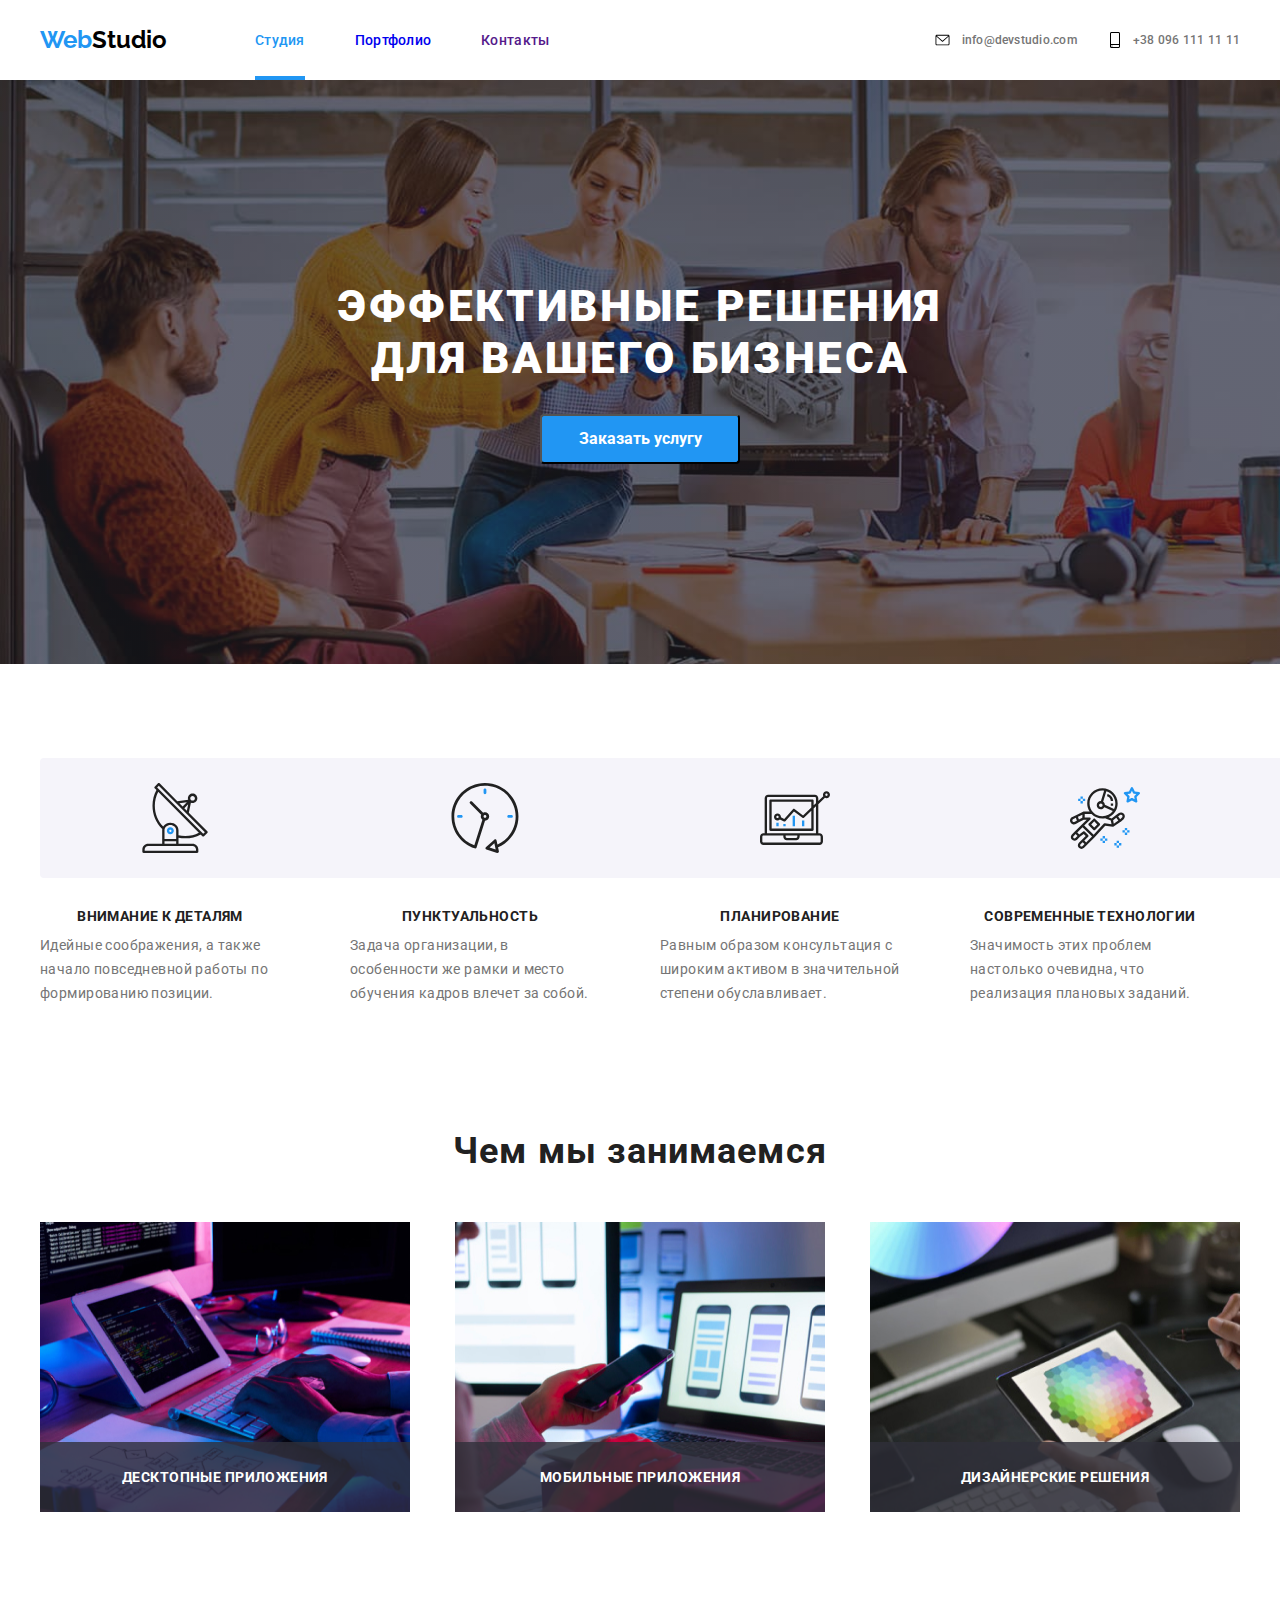
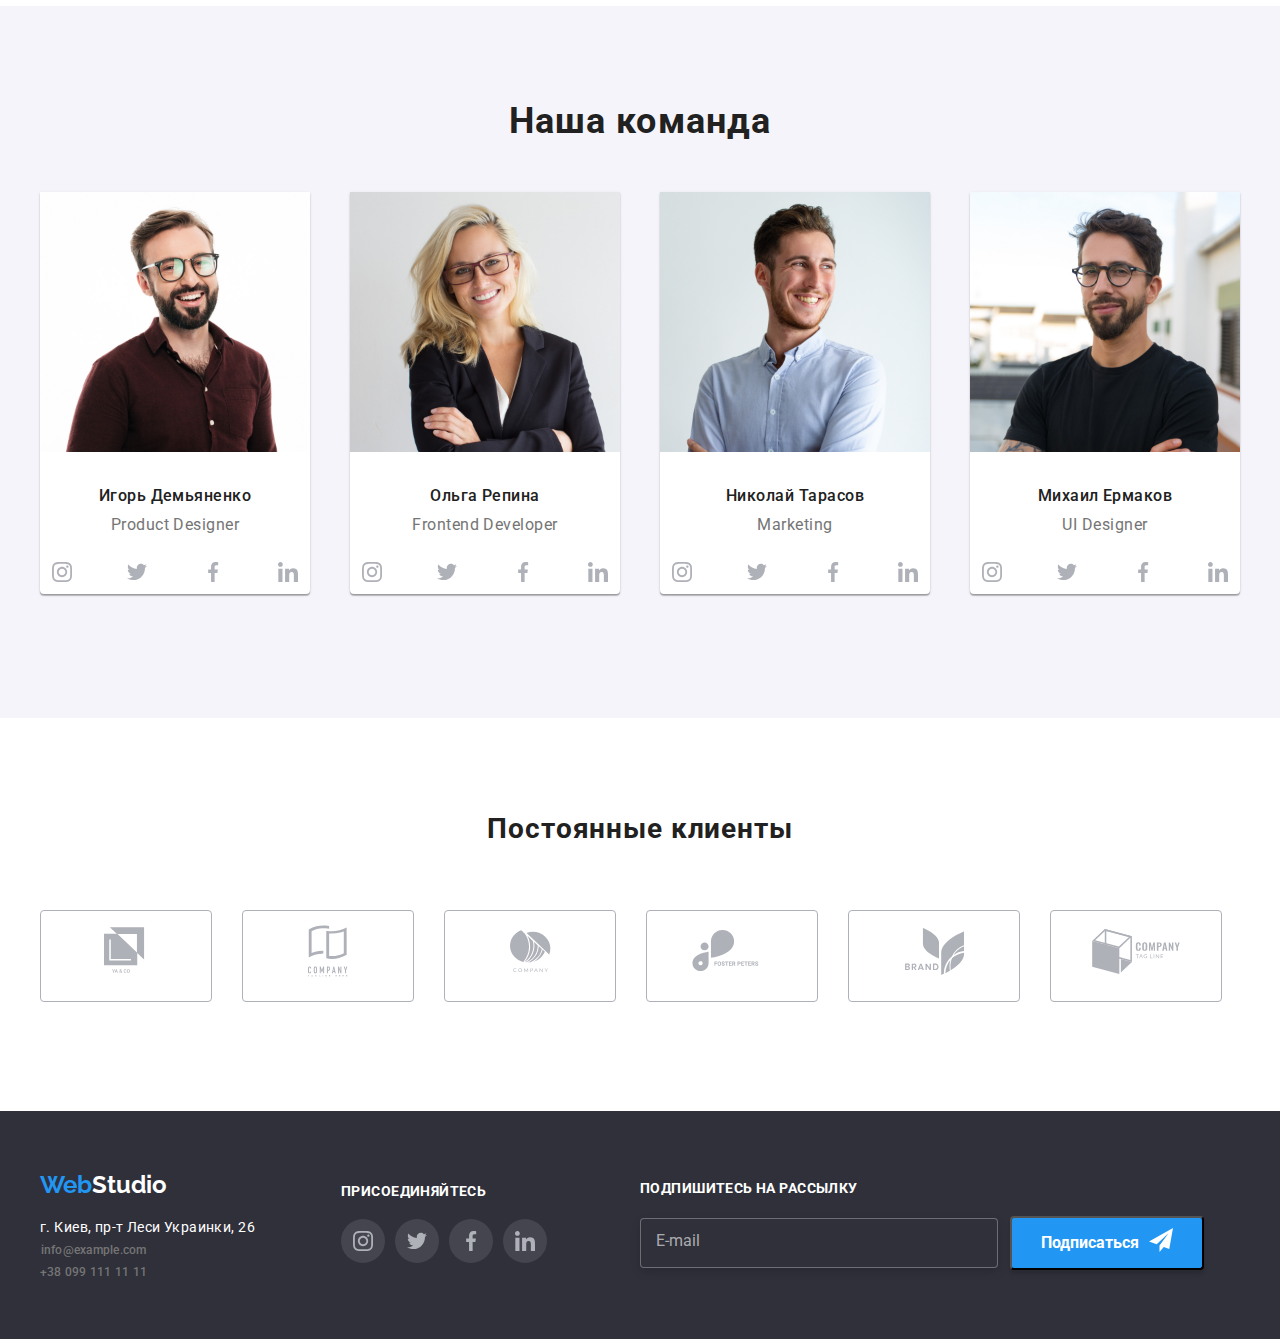
==== commit 7e842e28: "Делает футер" ====
--- a/index.html
+++ b/index.html
@@ -14,7 +14,7 @@
     <header class="header">
         <div class="container">
                  <nav class="nav">
-                    <a class="container-nav-logo animate__bounce" lang="en" href="#">
+                    <a class="container-nav-logo head-logo animate__bounce" lang="en" href="#">
                         <span class="logo-first">Web</span><span class="logo-second">Studio</span>
                     </a>
                     <button type="button" class="close-menu-btn is-open" data-menu-button>
@@ -169,7 +169,7 @@
             <div class="footer-content">
                 <div class="container-adress">
                     <div class="container-logo">
-                        <a class="container-nav-logo" lang="en" href="#"> 
+                        <a class="container-nav-logo foot-logo" lang="en" href="#"> 
                             <span class="logo-first">Web</span><span class="logo-foot">Studio</span></a> 
                     </div>
                     <address class="adress">
@@ -177,7 +177,7 @@
                             <p class="adress-sity">г. Киев, пр-т Леси Украинки, 26</p>
                             <ul class="contacts">
                                 <li><a class="mail mail-footer" href="mailto:info@example.com">info@example.com</a></li>
-                                <li><a class="tel" href="tel:+380991111111">+38 099 111 11 11</a></li>
+                                <li><a class="tel tel-footer" href="tel:+380991111111">+38 099 111 11 11</a></li>
                             </ul>
                         </div>
                     </address>
--- a/css/main.min.css
+++ b/css/main.min.css
@@ -1,2 +1,2 @@
-h1,h2,h3,h4,h5,h6{margin:0}ul,ol{margin:0;padding:0}p{margin:0}body{margin:0}.container-nav-logo{font-size:24px;font-weight:700;line-height:1.167;font-family:Raleway,sans-serif;text-decoration:none;-webkit-animation-duration:1000ms;animation-duration:1000ms}.logo-first{color:#2196F3}.close-btn-icon,.menu-btn-icon{fill:#000000;-webkit-transition:250ms cubic-bezier(0.4, 0, 0.2, 1);transition:250ms cubic-bezier(0.4, 0, 0.2, 1)}.close-menu-btn:hover .close-btn-icon,.close-menu-btn:focus .close-btn-icon,.close-menu-btn:hover .menu-btn-icon,.close-menu-btn:focus .menu-btn-icon{fill:#2196F3}.close-menu-btn{background-color:transparent;border:none}.close-menu-icon{width:40px;height:40px;fill:#000000}.close-menu-btn .close-btn-icon{display:none}.close-menu-btn.is-open .close-btn-icon{display:block}.close-menu-btn.is-open .menu-btn-icon{display:none}.logo-second{color:#000000}.header{padding-bottom:25px;padding-top:24px}.nav{position:relative;display:-webkit-box;display:-ms-flexbox;display:flex;-webkit-box-align:center;-ms-flex-align:center;align-items:center;-webkit-box-pack:justify;-ms-flex-pack:justify;justify-content:space-between}.additional-menu{opacity:0;position:absolute;width:100%;height:393px;top:100%;left:0;-webkit-transform:translateY(24px);transform:translateY(24px);background-color:white;display:-webkit-box;display:-ms-flexbox;display:flex;-webkit-box-orient:vertical;-webkit-box-direction:normal;-ms-flex-direction:column;flex-direction:column;-webkit-box-align:center;-ms-flex-align:center;align-items:center}.additional-menu.is-open{opacity:1}@media screen and (max-width: 767px){position:absolute;width:100%;height:393px;top:100%;left:0}.nav-list{font-family:Roboto;font-style:normal;font-weight:500;font-size:18px;line-height:1.167;letter-spacing:0.02em;color:#212121}a{text-decoration:none}ul{list-style-type:none}.nav-list-studio{position:relative}.nav-list-portfolio{position:relative}.container-nav-nav-list{padding-top:60px;margin-bottom:60px;display:-webkit-box;display:-ms-flexbox;display:flex;-webkit-box-orient:vertical;-webkit-box-direction:normal;-ms-flex-direction:column;flex-direction:column;-webkit-box-align:center;-ms-flex-align:center;align-items:center}.nav-list:not(:last-child){margin-bottom:40px}.container{width:480px;padding:0 15px;margin:0 auto}.mail,.tel{font-family:Roboto;font-style:normal;font-weight:500;font-size:18px;line-height:1.167;letter-spacing:0.02em;color:#757575;display:-webkit-box;display:-ms-flexbox;display:flex;-webkit-box-align:center;-ms-flex-align:center;align-items:center}.mail{margin-bottom:16px}.icon-envelope{width:19px;height:14px;margin-right:10px}.icon-smartphone{width:16px;height:20px;margin-right:10px}.container-contacts{display:-webkit-box;display:-ms-flexbox;display:flex;-webkit-box-orient:vertical;-webkit-box-direction:normal;-ms-flex-direction:column;flex-direction:column}.contacts-smartphone,.contacts-envelope{display:-webkit-box;display:-ms-flexbox;display:flex;-webkit-box-orient:horizontal;-webkit-box-direction:normal;-ms-flex-direction:row;flex-direction:row;-webkit-box-align:center;-ms-flex-align:center;align-items:center;padding:0;margin:0}.mail,.tel{display:-webkit-box;display:-ms-flexbox;display:flex;-webkit-box-align:center;-ms-flex-align:center;align-items:center}.mail:hover,.mail:focus,.tel:hover,.tel:focus{color:#2196F3}.nav-list-studio:hover,.nav-list-studio:focus,.nav-list-portfolio:hover,.nav-list-portfolio:focus,.nav-list-contacts:hover,.nav-list-contacts:focus{color:#2196F3}.icon-envelope:hover,.icon-envelope:focus,.icon-smartphone:hover,.icon-smartphone:focus{fill:#2196F3}.mail:focus .icon-envelope,.mail:hover .icon-envelope,.tel:hover .icon-smartphone,.tel:focus .icon-smartphone{fill:#2196F3}.current-studio{color:#2196F3}.current-studio::after{content:'';display:block;width:100%;height:4px;background-color:#2196F3;position:absolute;top:30px}.current-portfolio{color:#2196F3}.current-portfolio::after{content:'';width:100%;display:block;height:4px;background-color:#2196F3;position:absolute;top:30px}.nav-list-studio,.nav-list-portfolio,.nav-list-contacts,.mail,.tel{-webkit-transition:250ms cubic-bezier(0.4, 0, 0.2, 1);transition:250ms cubic-bezier(0.4, 0, 0.2, 1);display:block}@media screen and (min-width: 768px){.additional-menu{opacity:1;position:static;height:-webkit-max-content;height:-moz-max-content;height:max-content;display:-webkit-box;display:-ms-flexbox;display:flex;-webkit-box-orient:horizontal;-webkit-box-direction:normal;-ms-flex-direction:row;flex-direction:row;-webkit-box-align:center;-ms-flex-align:center;align-items:center;-webkit-box-pack:justify;-ms-flex-pack:justify;justify-content:space-between}.container-nav-nav-list{-webkit-box-orient:horizontal;-webkit-box-direction:normal;-ms-flex-direction:row;flex-direction:row;-webkit-box-align:center;-ms-flex-align:center;align-items:center;-webkit-box-pack:center;-ms-flex-pack:center;justify-content:center;margin:0;padding:0}.container{width:768px;padding:0 15px}.nav-list:not(:last-child){margin:0;margin-right:50px}.close-menu-btn{display:none}.nav{position:static;display:-webkit-box;display:-ms-flexbox;display:flex;-webkit-box-align:center;-ms-flex-align:center;align-items:center}.container-nav-logo{margin-right:88px}.header{padding:26px 0;display:-webkit-box;display:-ms-flexbox;display:flex;-webkit-box-align:center;-ms-flex-align:center;align-items:center}.nav-list{font-family:Roboto;font-style:normal;font-weight:500;font-size:14px;line-height:1.143;letter-spacing:0.02em;color:#212121}.mail,.tel{font-family:Roboto;font-style:normal;font-weight:500;font-size:12px;line-height:1.167;letter-spacing:0.02em;color:#757575;display:-webkit-box;display:-ms-flexbox;display:flex;-webkit-box-align:center;-ms-flex-align:center;align-items:center}}@media screen and (min-width: 1200px){.container-contacts{-webkit-box-orient:horizontal;-webkit-box-direction:normal;-ms-flex-direction:row;flex-direction:row;-webkit-box-align:center;-ms-flex-align:center;align-items:center}.container{width:1200px}.mail{margin:0;margin-right:30px;display:-webkit-box;display:-ms-flexbox;display:flex;-webkit-box-align:center;-ms-flex-align:center;align-items:center}.tel{display:-webkit-box;display:-ms-flexbox;display:flex;-webkit-box-align:center;-ms-flex-align:center;align-items:center}.contacts-smartphone,.contacts-envelope{-webkit-box-align:center;-ms-flex-align:center;align-items:center}}.hero{display:-webkit-box;display:-ms-flexbox;display:flex;-webkit-box-orient:vertical;-webkit-box-direction:normal;-ms-flex-direction:column;flex-direction:column;-webkit-box-align:center;-ms-flex-align:center;align-items:center;padding:200px 0;background-color:#2F303A;background-image:-webkit-gradient(linear, left top, left bottom, from(rgba(47,48,58,0.4)), to(rgba(47,48,58,0.4))),url(../Images/img7.jpg);background-image:linear-gradient(rgba(47,48,58,0.4), rgba(47,48,58,0.4)),url(../Images/img7.jpg);background-repeat:no-repeat;background-size:cover}.hero-title{font-family:Roboto,sans-serif;font-weight:900;font-size:44px;line-height:1,364;letter-spacing:0.06em;text-transform:uppercase;text-align:center;margin-bottom:30px;color:#FFFFFF}.hero-btn{font-family:Roboto,sans-serif;font-style:normal;font-weight:bold;font-size:16px;line-height:1.875;text-align:center;min-width:200px;min-height:50px;background-color:#2196F3;border-radius:4px;color:#FFFFFF}.advantages-section{padding-top:94px;padding-bottom:94px}.advantages:not(:last-child){margin-bottom:30px}.advantages{display:block;width:100%;margin-left:auto;margin-right:auto}.advantages-icon-container{padding-top:25px;padding-bottom:25px;width:100%;background-color:#F5F4FA;border-radius:4px}.advantages-icon-container-icon{display:block;margin-left:auto;margin-right:auto;width:70px;height:70px}.advantages-title{text-align:center;font-family:Roboto,sans-serif;font-style:normal;font-weight:bold;font-size:14px;line-height:1.143;letter-spacing:0.03em;text-transform:uppercase;color:#212121;margin-top:30px}.advantages-discription{font-family:Roboto,sans-serif;font-style:normal;font-weight:normal;font-size:14px;line-height:1.714;letter-spacing:0.03em;color:#757575;margin-top:10px}@media screen and (min-width: 480px){.advantages{width:480px}}@media screen and (min-width: 768px){.advantages-section-list{display:-webkit-box;display:-ms-flexbox;display:flex;-ms-flex-wrap:wrap;flex-wrap:wrap;-webkit-box-pack:center;-ms-flex-pack:center;justify-content:center}.advantages{margin:0;width:354px}.advantages-item{margin:0}.advantages-icon-container{padding-left:142px;padding-right:142px;max-width:354px}.container{width:768px}.advantages-item:nth-child(2n+1){margin-right:30px}}@media screen and (min-width: 1200px){.advantages-section-list{display:-webkit-box;display:-ms-flexbox;display:flex;-webkit-box-pack:justify;-ms-flex-pack:justify;justify-content:space-between}.advantages-item{margin:0}.advantages{width:270px}.container{width:1200px}.advantages-icon-container{padding-left:100px;padding-right:100px;margin:0;width:270px}.advantages-icon-container-icon{margin:0}}.we_made-title,.our_team-tilte,.constant-clients{font-family:Roboto,sans-serif;font-weight:700;font-size:36px;line-height:1.167;text-align:center;letter-spacing:0.03em;color:#212121}.we-made-foto{display:block}.we-made-item{position:absolute;display:-webkit-box;display:-ms-flexbox;display:flex;-webkit-box-pack:center;-ms-flex-pack:center;justify-content:center;padding-top:27px;padding-bottom:27px;background:rgba(47,48,58,0.8);width:370px;-webkit-transform:translateY(-100%);transform:translateY(-100%);font-family:Roboto,sans-serif;font-style:normal;font-weight:bold;font-size:14px;line-height:1.143;text-align:center;letter-spacing:0.03em;text-transform:uppercase;color:#FFFFFF}.we_made{padding-bottom:94px}@media screen and (max-width: 1199px){.we_made{display:none}}.we_made_job-list{position:relative;display:-webkit-box;display:-ms-flexbox;display:flex;-webkit-box-pack:justify;-ms-flex-pack:justify;justify-content:space-between;margin-top:50px}.we_made_job-list:not(:last-child){margin-right:30px}.name{padding-top:30px}.position{margin-top:10px}.our_team-item-title{font-family:Roboto,sans-serif;font-style:normal;font-weight:500;font-size:16px;line-height:1.188;text-align:center;letter-spacing:0.03em;color:#212121}.our_team-item-position{font-family:Roboto,sans-serif;font-style:normal;font-weight:normal;font-size:16px;line-height:1.188;text-align:center;letter-spacing:0.03em;color:#757575;margin-bottom:16px}.card-item-studio{border-radius:0 0 4px 4px;-webkit-box-shadow:0px 1px 3px rgba(0,0,0,0.12),0px 1px 1px rgba(0,0,0,0.14),0px 2px 1px rgba(0,0,0,0.2);box-shadow:0px 1px 3px rgba(0,0,0,0.12),0px 1px 1px rgba(0,0,0,0.14),0px 2px 1px rgba(0,0,0,0.2);background-color:#FFFFFF}.our_team{padding-top:94px;padding-bottom:94px;background-color:#F5F4FA}.our-team-list{display:-webkit-box;display:-ms-flexbox;display:flex;-webkit-box-pack:justify;-ms-flex-pack:justify;justify-content:space-between;margin-top:50px;padding-bottom:30px}.our-team-list:not(:last-child){margin-right:30px}.our_team{background-color:#F5F4FA}.social-list{list-style-type:none}.social-list-item{display:-webkit-box;display:-ms-flexbox;display:flex}.social-link{display:-webkit-box;display:-ms-flexbox;display:flex;-webkit-box-pack:center;-ms-flex-pack:center;justify-content:center;-webkit-box-align:center;-ms-flex-align:center;align-items:center;width:44px;height:44px;border-radius:50%;-webkit-transition:250ms cubic-bezier(0.4, 0, 0.2, 1);transition:250ms cubic-bezier(0.4, 0, 0.2, 1)}.social-link:hover,.social-link:focus{background-color:#2196F3}.container-social-list{display:-webkit-box;display:-ms-flexbox;display:flex;-webkit-box-pack:justify;-ms-flex-pack:justify;justify-content:space-between;padding-bottom:30px;padding-right:32px;padding-left:32px}.social-icon{display:inline-block;margin-left:auto;margin-right:auto;margin-top:auto;margin-bottom:auto;width:20px;height:20px;fill:#AFB1B8}.social-link:hover .social-icon,.social-link:focus .social-icon{fill:#FFFFFF}.constant-clients{display:block;padding-top:94px;padding-bottom:94px}.constant-clients-title{font-family:Roboto,sans-serif;font-style:normal;font-weight:bold;font-size:28px;line-height:1.179;text-align:center;letter-spacing:0.03em;color:#212121;margin-bottom:30px}.constant-clients-list{display:-webkit-box;display:-ms-flexbox;display:flex;-ms-flex-wrap:wrap;flex-wrap:wrap;list-style-type:none;width:100%;margin:-15px}.const-item{display:-webkit-box;display:-ms-flexbox;display:flex}.const-item:hover,.const-item:focus{border-color:#2196F3}.const-item{display:-webkit-box;display:-ms-flexbox;display:flex;-webkit-box-pack:center;-ms-flex-pack:center;justify-content:center;-webkit-box-align:center;-ms-flex-align:center;align-items:center;height:90px;border:1px solid #AFB1B8;border-radius:4px;-ms-flex-preferred-size:calc((100%-60px)/2);flex-basis:calc((100%-60px)/2);margin:15px}.clients-icon{fill:#AFB1B8;-webkit-transition:250ms cubic-bezier(0.4, 0, 0.2, 1);transition:250ms cubic-bezier(0.4, 0, 0.2, 1)}.clients-icon:hover,.clients-icon:focus{fill:#2196F3}.const-item:hover .clients-icon,.const-item:focus .clients-icon{fill:#2196F3}@media screen and (max-width: 767px){.const-item:nth-child(odd){margin-left:0}.const-item:nth-child(even){margin-right:0}.const-item{-ms-flex-preferred-size:210px;flex-basis:210px}.container{width:480px}}@media screen and (min-width: 768px) and (max-width: 1199px){.container{width:768px}.const-item{-ms-flex-preferred-size:226px;flex-basis:226px}.const-item:nth-child(3n+1){margin-left:0}.const-item:nth-child(3n+3){margin-right:0}}@media screen and (min-width: 1200px){.container{width:1200px}.const-item{-ms-flex-preferred-size:170px;flex-basis:170px}.const-item:first-child{margin-left:0}.const-item:last-child{margin-right:0}}.footer{background-color:#2F303A;padding-top:60px;padding-bottom:60px}.join{font-family:Roboto;font-style:normal;font-weight:bold;font-size:14px;line-height:1.143;letter-spacing:0.03em;text-transform:uppercase;color:#FFFFFF;margin-bottom:20px}.footer-all{display:-webkit-box;display:-ms-flexbox;display:flex;-webkit-box-pack:justify;-ms-flex-pack:justify;justify-content:space-between}.footer-form-title{font-family:Roboto,sans-serif;font-style:normal;font-weight:bold;font-size:14px;line-height:1.143;letter-spacing:0.03em;text-transform:uppercase;margin-bottom:20px;color:#FFFFFF}.form-shape{position:relative;display:-webkit-box;display:-ms-flexbox;display:flex;-webkit-box-align:center;-ms-flex-align:center;align-items:center}.footer-form{margin-left:70px;padding-top:15px}.footer-content{display:-webkit-box;display:-ms-flexbox;display:flex;-webkit-box-align:start;-ms-flex-align:start;align-items:flex-start}.footer-btn-title{font-family:Roboto,sans-serif;font-style:normal;font-weight:bold;font-size:16px;line-height:1.875;color:#FFFFFF}.footer-form-btn{background-color:#2196F3;-webkit-box-shadow:0px 4px 4px rgba(0,0,0,0.15);box-shadow:0px 4px 4px rgba(0,0,0,0.15);border-radius:4px;display:-webkit-box;display:-ms-flexbox;display:flex;margin-left:12px;padding:10px 29px}.footer-input-mail{border:1px solid rgba(255,255,255,0.3);-webkit-box-sizing:border-box;box-sizing:border-box;-webkit-filter:drop-shadow(0px 4px 4px rgba(0,0,0,0.15));filter:drop-shadow(0px 4px 4px rgba(0,0,0,0.15));border-radius:4px;width:358px;height:50px;background-color:#2F303A;padding-left:75px;color:#ffffff}.footer-form-name{font-family:Roboto,sans-serif;font-style:normal;font-weight:normal;font-size:16px;line-height:1.25;color:rgba(255,255,255,0.6);position:absolute;top:50%;-webkit-transform:translateY(-50%);transform:translateY(-50%);left:16px}.footer-form-icon{width:24px;height:24px;margin-left:10px}.logo-foot{color:#ffffff}.social-link-footer{background:rgba(255,255,255,0.1)}.social-list-footer:not(:last-child){margin-right:10px}.container-logo{margin-bottom:20px}.container-address{text-align:left}.container-join{margin-left:70px;padding-top:15px}.container-join .container-social-list{padding-left:0}.adress-sity{font-family:Roboto,sans-serif;font-style:normal;font-weight:normal;font-size:14px;line-height:24px1 0.714;letter-spacing:0.03em;color:#FFFFFF;margin-bottom:9px}.mail-footer{display:block;margin-bottom:9px}.backdrop{position:fixed;width:100%;height:100%;z-index:100;top:0;left:0;background:rgba(0,0,0,0.2);-webkit-transition:350ms cubic-bezier(0.4, 0, 0.2, 1);transition:350ms cubic-bezier(0.4, 0, 0.2, 1);-webkit-transform:scale(1);transform:scale(1);overflow-y:scroll}.backdrop.is-hidden{opacity:0;pointer-events:none;-webkit-transform:scale(0.8);transform:scale(0.8)}.modal{position:absolute;top:50%;left:50%;-webkit-transform:translate(-50%, -50%);transform:translate(-50%, -50%);width:528px;height:581px;background-color:#ffffff}.modal-btn-close{position:absolute;right:8px;top:8px;width:30px;height:30px;border-radius:50%;border-color:rgba(0,0,0,0.1);background-color:#FFFFFF;display:-webkit-box;display:-ms-flexbox;display:flex;-webkit-box-pack:center;-ms-flex-pack:center;justify-content:center;-webkit-box-align:center;-ms-flex-align:center;align-items:center;padding:0;-webkit-transition:250ms cubic-bezier(0.4, 0, 0.2, 1);transition:250ms cubic-bezier(0.4, 0, 0.2, 1)}.modal-btn-close:hover,.modal-btn-close:focus{fill:var(--accent-color)}.modal-close-icon{display:block}.modal-form{display:block}.container-modal-form{padding-left:40px;padding-right:40px}.form-textarea{margin-bottom:20px}.modal-form-field{margin-top:10px;display:-webkit-box;display:-ms-flexbox;display:flex;-webkit-box-orient:vertical;-webkit-box-direction:normal;-ms-flex-direction:column;flex-direction:column;-webkit-transition:250ms cubic-bezier(0.4, 0, 0.2, 1);transition:250ms cubic-bezier(0.4, 0, 0.2, 1)}.modal-form-input{-webkit-transition:250ms cubic-bezier(0.4, 0, 0.2, 1);transition:250ms cubic-bezier(0.4, 0, 0.2, 1)}.modal-form-field:hover .modal-form-icon-mail,.modal-form-field:focus .modal-form-icon-mail,.modal-form-field:hover .modal-form-icon-tel,.modal-form-field:focus .modal-form-icon-tel,.modal-form-field:hover .modal-form-icon-name,.modal-form-field:focus .modal-form-icon-name{fill:var(--accent-color)}.modal-form-input:focus+.modal-form-icon-name,.modal-form-input:focus+.modal-form-icon-tel,.modal-form-input:focus+.modal-form-icon-mail{fill:var(--accent-color)}.modal-form-input:focus,.modal-form-textarea:focus{outline-color:var(--accent-color)}.modal-form-field:hover .modal-form-input,.modal-form-field:focus .modal-form-input{border-color:var(--accent-color)}.modal-form-field:focus{fill:var(--accent-color)}.modal-form-label{margin-bottom:4px}.modal-form-field input{width:100%;border:1px solid rgba(33,33,33,0.2);-webkit-box-sizing:border-box;box-sizing:border-box;border-radius:4px;min-height:40px;padding-left:38px}.modal-form-field textarea{width:100%;border:1px solid rgba(33,33,33,0.2);-webkit-box-sizing:border-box;box-sizing:border-box;border-radius:4px;min-height:120px;padding:12px}.modal-form-field textarea::-webkit-input-placeholder{font-family:var(--roboto-font);font-style:normal;font-weight:normal;font-size:12px;line-height:1.167;letter-spacing:0.01em;color:rgba(117,117,117,0.5);padding-left:4px}.modal-form-field textarea:-ms-input-placeholder{font-family:var(--roboto-font);font-style:normal;font-weight:normal;font-size:12px;line-height:1.167;letter-spacing:0.01em;color:rgba(117,117,117,0.5);padding-left:4px}.modal-form-field textarea::-ms-input-placeholder{font-family:var(--roboto-font);font-style:normal;font-weight:normal;font-size:12px;line-height:1.167;letter-spacing:0.01em;color:rgba(117,117,117,0.5);padding-left:4px}.modal-form-field textarea::placeholder{font-family:var(--roboto-font);font-style:normal;font-weight:normal;font-size:12px;line-height:1.167;letter-spacing:0.01em;color:rgba(117,117,117,0.5);padding-left:4px}.modal-policy{display:-webkit-box;display:-ms-flexbox;display:flex;-webkit-box-align:center;-ms-flex-align:center;align-items:center;padding-left:12px;margin-bottom:30px}.container-modal-btn{padding-left:124px}.modal-form-field{position:relative}.modal-form-icon-name,.modal-form-icon-tel,.modal-form-icon-mail{position:absolute;top:0;left:0;width:18px;height:18px;-webkit-transform:translateY(24px);transform:translateY(24px);left:12px}.modal-form-btn{font-family:var(--accent-color);font-style:normal;font-weight:bold;font-size:16px;line-height:1.875;background-color:#2196F3;border-color:#2196F3;color:#FFFFFF;padding:10px 55px;-webkit-box-shadow:0px 4px 4px rgba(0,0,0,0.15);box-shadow:0px 4px 4px rgba(0,0,0,0.15);border-radius:4px}.modal-policy-link{color:#2196F3;margin-left:3px}.modal-policy label{font-family:var(--roboto-font);font-style:normal;font-weight:normal;font-size:14px;line-height:1.714;letter-spacing:0.03em;color:#757575}.modal-form-field label{font-family:var(--roboto-font);font-style:normal;font-weight:normal;font-size:12px;line-height:1.167;letter-spacing:0.01em;color:#757575}.checkbox{-webkit-appearance:none;-moz-appearance:none;appearance:none}.checkbox-icon{display:block;width:16px;height:15px;border-radius:2px;border:2px solid #212121;margin-right:7px}.checkbox:checked+.checkbox-icon{border-color:transparent;background-image:url(../Images/icon_check.svg);background-size:cover;background-origin:border-box}.modal-policy-label{display:-webkit-box;display:-ms-flexbox;display:flex;-webkit-box-align:center;-ms-flex-align:center;align-items:center}.modal-title{font-family:var(--roboto-font);font-style:normal;font-weight:bold;font-size:20px;line-height:1.15;text-align:center;letter-spacing:0.03em;color:#212121;padding-top:40px;padding-left:40px;padding-right:40px;margin-bottom:12px}.modal-btn-close .modal-close-icon{width:18px;height:18px}
+h1,h2,h3,h4,h5,h6{margin:0}ul,ol{margin:0;padding:0}p{margin:0}body{margin:0}.container-nav-logo{font-size:24px;font-weight:700;line-height:1.167;font-family:Raleway,sans-serif;text-decoration:none;-webkit-animation-duration:1000ms;animation-duration:1000ms}.logo-first{color:#2196F3}.close-btn-icon,.menu-btn-icon{fill:#000000;-webkit-transition:250ms cubic-bezier(0.4, 0, 0.2, 1);transition:250ms cubic-bezier(0.4, 0, 0.2, 1)}.close-menu-btn:hover .close-btn-icon,.close-menu-btn:focus .close-btn-icon,.close-menu-btn:hover .menu-btn-icon,.close-menu-btn:focus .menu-btn-icon{fill:#2196F3}.close-menu-btn{background-color:transparent;border:none}.close-menu-icon{width:40px;height:40px;fill:#000000}.close-menu-btn .close-btn-icon{display:none}.close-menu-btn.is-open .close-btn-icon{display:block}.close-menu-btn.is-open .menu-btn-icon{display:none}.logo-second{color:#000000}.header{padding-bottom:25px;padding-top:24px}.nav{position:relative;display:-webkit-box;display:-ms-flexbox;display:flex;-webkit-box-align:center;-ms-flex-align:center;align-items:center;-webkit-box-pack:justify;-ms-flex-pack:justify;justify-content:space-between}.additional-menu{opacity:0;position:absolute;z-index:100;width:100%;height:393px;top:100%;left:0;-webkit-transform:translateY(24px);transform:translateY(24px);background-color:white;display:-webkit-box;display:-ms-flexbox;display:flex;-webkit-box-orient:vertical;-webkit-box-direction:normal;-ms-flex-direction:column;flex-direction:column;-webkit-box-align:center;-ms-flex-align:center;align-items:center}.additional-menu.is-open{opacity:1}.nav-list{font-family:Roboto;font-style:normal;font-weight:500;font-size:18px;line-height:1.167;letter-spacing:0.02em;color:#212121}a{text-decoration:none}ul{list-style-type:none}.nav-list-studio{position:relative}.nav-list-portfolio{position:relative}.container-nav-nav-list{padding-top:60px;margin-bottom:60px;display:-webkit-box;display:-ms-flexbox;display:flex;-webkit-box-orient:vertical;-webkit-box-direction:normal;-ms-flex-direction:column;flex-direction:column;-webkit-box-align:center;-ms-flex-align:center;align-items:center}.nav-list:not(:last-child){margin-bottom:40px}.container{width:480px;padding:0 15px;margin:0 auto}.mail,.tel{font-family:Roboto;font-style:normal;font-weight:500;font-size:18px;line-height:1.167;letter-spacing:0.02em;color:#757575;display:-webkit-box;display:-ms-flexbox;display:flex;-webkit-box-align:center;-ms-flex-align:center;align-items:center}.mail{margin-bottom:16px}.icon-envelope{width:19px;height:14px;margin-right:10px}.icon-smartphone{width:16px;height:20px;margin-right:10px}.container-contacts{display:-webkit-box;display:-ms-flexbox;display:flex;-webkit-box-orient:vertical;-webkit-box-direction:normal;-ms-flex-direction:column;flex-direction:column}.contacts-smartphone,.contacts-envelope{display:-webkit-box;display:-ms-flexbox;display:flex;-webkit-box-orient:horizontal;-webkit-box-direction:normal;-ms-flex-direction:row;flex-direction:row;-webkit-box-align:center;-ms-flex-align:center;align-items:center;padding:0;margin:0}.mail,.tel{display:-webkit-box;display:-ms-flexbox;display:flex;-webkit-box-align:center;-ms-flex-align:center;align-items:center}.mail:hover,.mail:focus,.tel:hover,.tel:focus{color:#2196F3}.nav-list-studio:hover,.nav-list-studio:focus,.nav-list-portfolio:hover,.nav-list-portfolio:focus,.nav-list-contacts:hover,.nav-list-contacts:focus{color:#2196F3}.icon-envelope:hover,.icon-envelope:focus,.icon-smartphone:hover,.icon-smartphone:focus{fill:#2196F3}.mail:focus .icon-envelope,.mail:hover .icon-envelope,.tel:hover .icon-smartphone,.tel:focus .icon-smartphone{fill:#2196F3}.current-studio{color:#2196F3}.current-studio::after{content:'';display:block;width:100%;height:4px;background-color:#2196F3;position:absolute;top:30px}.current-portfolio{color:#2196F3}.current-portfolio::after{content:'';width:100%;display:block;height:4px;background-color:#2196F3;position:absolute;top:30px}.nav-list-studio,.nav-list-portfolio,.nav-list-contacts,.mail,.tel{-webkit-transition:250ms cubic-bezier(0.4, 0, 0.2, 1);transition:250ms cubic-bezier(0.4, 0, 0.2, 1);display:block}@media screen and (min-width: 768px){.additional-menu{opacity:1;position:static;-webkit-transform:translateY(0);transform:translateY(0);height:-webkit-max-content;height:-moz-max-content;height:max-content;display:-webkit-box;display:-ms-flexbox;display:flex;-webkit-box-orient:horizontal;-webkit-box-direction:normal;-ms-flex-direction:row;flex-direction:row;-webkit-box-align:center;-ms-flex-align:center;align-items:center;-webkit-box-pack:justify;-ms-flex-pack:justify;justify-content:space-between}.container-nav-nav-list{-webkit-box-orient:horizontal;-webkit-box-direction:normal;-ms-flex-direction:row;flex-direction:row;-webkit-box-align:center;-ms-flex-align:center;align-items:center;-webkit-box-pack:center;-ms-flex-pack:center;justify-content:center;margin:0;padding:0}.container{width:768px;padding:0 15px}.nav-list:not(:last-child){margin:0;margin-right:50px}.close-menu-btn{display:none}.nav{position:static;display:-webkit-box;display:-ms-flexbox;display:flex;-webkit-box-align:center;-ms-flex-align:center;align-items:center}.head-logo{margin-right:88px}.header{padding:26px 0;display:-webkit-box;display:-ms-flexbox;display:flex;-webkit-box-align:center;-ms-flex-align:center;align-items:center}.nav-list{font-family:Roboto;font-style:normal;font-weight:500;font-size:14px;line-height:1.143;letter-spacing:0.02em;color:#212121}.mail,.tel{font-family:Roboto;font-style:normal;font-weight:500;font-size:12px;line-height:1.167;letter-spacing:0.02em;color:#757575;display:-webkit-box;display:-ms-flexbox;display:flex;-webkit-box-align:center;-ms-flex-align:center;align-items:center}.current-studio::after{content:' ';top:55px}.current-portfolio::after{content:' ';top:55px}}@media screen and (min-width: 1200px){.container-contacts{-webkit-box-orient:horizontal;-webkit-box-direction:normal;-ms-flex-direction:row;flex-direction:row;-webkit-box-align:center;-ms-flex-align:center;align-items:center}.container{width:1200px}.mail{margin:0;margin-right:30px;display:-webkit-box;display:-ms-flexbox;display:flex;-webkit-box-align:center;-ms-flex-align:center;align-items:center}.tel{display:-webkit-box;display:-ms-flexbox;display:flex;-webkit-box-align:center;-ms-flex-align:center;align-items:center}.contacts-smartphone,.contacts-envelope{-webkit-box-align:center;-ms-flex-align:center;align-items:center}.current-studio::after{content:' ';top:44px}.current-portfolio::after{content:' ';top:44px}}.hero{display:-webkit-box;display:-ms-flexbox;display:flex;-webkit-box-orient:vertical;-webkit-box-direction:normal;-ms-flex-direction:column;flex-direction:column;-webkit-box-align:center;-ms-flex-align:center;align-items:center;padding:200px 0;background-color:#2F303A;background-image:-webkit-gradient(linear, left top, left bottom, from(rgba(47,48,58,0.4)), to(rgba(47,48,58,0.4))),url(../Images/img7.jpg);background-image:linear-gradient(rgba(47,48,58,0.4), rgba(47,48,58,0.4)),url(../Images/img7.jpg);background-repeat:no-repeat;background-size:cover}.hero-title{font-family:Roboto,sans-serif;font-weight:900;font-size:44px;line-height:1,364;letter-spacing:0.06em;text-transform:uppercase;text-align:center;margin-bottom:30px;color:#FFFFFF}.hero-btn{font-family:Roboto,sans-serif;font-style:normal;font-weight:bold;font-size:16px;line-height:1.875;text-align:center;min-width:200px;min-height:50px;background-color:#2196F3;border-radius:4px;color:#FFFFFF}.advantages-section{padding-top:94px;padding-bottom:94px}.advantages:not(:last-child){margin-bottom:30px}.advantages{display:block;width:100%;margin-left:auto;margin-right:auto}.advantages-icon-container{padding-top:25px;padding-bottom:25px;width:100%;background-color:#F5F4FA;border-radius:4px}.advantages-icon-container-icon{display:block;margin-left:auto;margin-right:auto;width:70px;height:70px}.advantages-title{text-align:center;font-family:Roboto,sans-serif;font-style:normal;font-weight:bold;font-size:14px;line-height:1.143;letter-spacing:0.03em;text-transform:uppercase;color:#212121;margin-top:30px}.advantages-discription{font-family:Roboto,sans-serif;font-style:normal;font-weight:normal;font-size:14px;line-height:1.714;letter-spacing:0.03em;color:#757575;margin-top:10px}@media screen and (min-width: 480px){.advantages{width:480px}}@media screen and (min-width: 768px){.advantages-section-list{display:-webkit-box;display:-ms-flexbox;display:flex;-ms-flex-wrap:wrap;flex-wrap:wrap;-webkit-box-pack:center;-ms-flex-pack:center;justify-content:center}.advantages{margin:0;width:354px}.advantages-item{margin:0}.advantages-icon-container{padding-left:142px;padding-right:142px;max-width:354px}.container{width:768px}.advantages-item:nth-child(2n+1){margin-right:30px}}@media screen and (min-width: 1200px){.advantages-section-list{display:-webkit-box;display:-ms-flexbox;display:flex;-webkit-box-pack:justify;-ms-flex-pack:justify;justify-content:space-between}.advantages-item{margin:0}.advantages{width:270px}.container{width:1200px}.advantages-icon-container{padding-left:100px;padding-right:100px;margin:0;width:270px}.advantages-icon-container-icon{margin:0}}.we_made-title,.our_team-tilte,.constant-clients{font-family:Roboto,sans-serif;font-weight:700;font-size:36px;line-height:1.167;text-align:center;letter-spacing:0.03em;color:#212121}.we-made-foto{display:block}.we-made-item{position:absolute;display:-webkit-box;display:-ms-flexbox;display:flex;-webkit-box-pack:center;-ms-flex-pack:center;justify-content:center;padding-top:27px;padding-bottom:27px;background:rgba(47,48,58,0.8);width:370px;-webkit-transform:translateY(-100%);transform:translateY(-100%);font-family:Roboto,sans-serif;font-style:normal;font-weight:bold;font-size:14px;line-height:1.143;text-align:center;letter-spacing:0.03em;text-transform:uppercase;color:#FFFFFF}.we_made{padding-bottom:94px}@media screen and (max-width: 1199px){.we_made{display:none}}.we_made_job-list{position:relative;display:-webkit-box;display:-ms-flexbox;display:flex;-webkit-box-pack:justify;-ms-flex-pack:justify;justify-content:space-between;margin-top:50px}.we_made_job-list:not(:last-child){margin-right:30px}.name{padding-top:30px}.position{margin-top:10px}.our_team-item-title{font-family:Roboto,sans-serif;font-style:normal;font-weight:500;font-size:16px;line-height:1.188;text-align:center;letter-spacing:0.03em;color:#212121}.our_team-item-position{font-family:Roboto,sans-serif;font-style:normal;font-weight:normal;font-size:16px;line-height:1.188;text-align:center;letter-spacing:0.03em;color:#757575;margin-bottom:16px}.card-item-studio{border-radius:0 0 4px 4px;-webkit-box-shadow:0px 1px 3px rgba(0,0,0,0.12),0px 1px 1px rgba(0,0,0,0.14),0px 2px 1px rgba(0,0,0,0.2);box-shadow:0px 1px 3px rgba(0,0,0,0.12),0px 1px 1px rgba(0,0,0,0.14),0px 2px 1px rgba(0,0,0,0.2);background-color:#FFFFFF}.our_team{padding-top:94px;padding-bottom:94px;background-color:#F5F4FA}.our-team-list{display:-webkit-box;display:-ms-flexbox;display:flex;-webkit-box-pack:justify;-ms-flex-pack:justify;justify-content:space-between;margin-top:50px;padding-bottom:30px}.our-team-list:not(:last-child){margin-right:30px}.our_team{background-color:#F5F4FA}.social-list{list-style-type:none}.social-list-item{display:-webkit-box;display:-ms-flexbox;display:flex}.social-link{display:-webkit-box;display:-ms-flexbox;display:flex;-webkit-box-pack:center;-ms-flex-pack:center;justify-content:center;-webkit-box-align:center;-ms-flex-align:center;align-items:center;width:44px;height:44px;border-radius:50%;-webkit-transition:250ms cubic-bezier(0.4, 0, 0.2, 1);transition:250ms cubic-bezier(0.4, 0, 0.2, 1)}.social-link:hover,.social-link:focus{background-color:#2196F3}.container-social-list{display:-webkit-box;display:-ms-flexbox;display:flex;-webkit-box-pack:justify;-ms-flex-pack:justify;justify-content:space-between;padding-bottom:30px;padding-right:32px;padding-left:32px}.social-icon{display:inline-block;margin-left:auto;margin-right:auto;margin-top:auto;margin-bottom:auto;width:20px;height:20px;fill:#AFB1B8}.social-link:hover .social-icon,.social-link:focus .social-icon{fill:#FFFFFF}.constant-clients{display:block;padding-top:60px;padding-bottom:60px}.constant-clients-title{font-family:Roboto,sans-serif;font-style:normal;font-weight:bold;font-size:28px;line-height:1.179;text-align:center;letter-spacing:0.03em;color:#212121;margin-bottom:30px}.constant-clients-list{display:-webkit-box;display:-ms-flexbox;display:flex;-ms-flex-wrap:wrap;flex-wrap:wrap;list-style-type:none;width:100%}.const-item{display:-webkit-box;display:-ms-flexbox;display:flex}.const-item:hover,.const-item:focus{border-color:#2196F3}.const-item{display:-webkit-box;display:-ms-flexbox;display:flex;-webkit-box-pack:center;-ms-flex-pack:center;justify-content:center;-webkit-box-align:center;-ms-flex-align:center;align-items:center;height:90px;border:1px solid #AFB1B8;border-radius:4px;-ms-flex-preferred-size:calc((100%-60px)/2);flex-basis:calc((100%-60px)/2);margin:15px}.clients-icon{fill:#AFB1B8;-webkit-transition:250ms cubic-bezier(0.4, 0, 0.2, 1);transition:250ms cubic-bezier(0.4, 0, 0.2, 1)}.clients-icon:hover,.clients-icon:focus{fill:#2196F3}.const-item:hover .clients-icon,.const-item:focus .clients-icon{fill:#2196F3}@media screen and (max-width: 767px){.const-item:nth-child(odd){margin-left:0}.const-item:nth-child(even){margin-right:0}.const-item{-ms-flex-preferred-size:210px;flex-basis:210px}.container{width:480px}}@media screen and (min-width: 768px) and (max-width: 1199px){.container{width:768px}.const-item{-ms-flex-preferred-size:226px;flex-basis:226px}.const-item:nth-child(3n+1){margin-left:0}.const-item:nth-child(3n+3){margin-right:0}}@media screen and (min-width: 1200px){.container{width:1200px}.const-item{-ms-flex-preferred-size:170px;flex-basis:170px}.const-item:first-child{margin-left:0}.const-item:last-child{margin-right:0}.constant-clients{padding-top:94px;padding-bottom:94px}.constant-clients-title{margin-bottom:50px}}.footer{background-color:#2F303A;padding:60px 0}.container{padding-left:15px;padding-right:15px}.join{font-family:Roboto;font-style:normal;font-weight:bold;font-size:14px;line-height:1.143;letter-spacing:0.03em;text-transform:uppercase;color:#FFFFFF;margin-bottom:20px;display:-webkit-box;display:-ms-flexbox;display:flex;-webkit-box-pack:center;-ms-flex-pack:center;justify-content:center}.footer-all{display:-webkit-box;display:-ms-flexbox;display:flex;-webkit-box-orient:vertical;-webkit-box-direction:normal;-ms-flex-direction:column;flex-direction:column;-webkit-box-align:center;-ms-flex-align:center;align-items:center}.footer-form-title{font-family:Roboto,sans-serif;font-style:normal;font-weight:bold;font-size:14px;line-height:1.143;letter-spacing:0.03em;text-transform:uppercase;margin-bottom:20px;color:#FFFFFF;display:-webkit-box;display:-ms-flexbox;display:flex;-webkit-box-pack:center;-ms-flex-pack:center;justify-content:center}.form-shape{position:relative;margin:0;display:-webkit-box;display:-ms-flexbox;display:flex;-webkit-box-orient:vertical;-webkit-box-direction:normal;-ms-flex-direction:column;flex-direction:column;-webkit-box-align:center;-ms-flex-align:center;align-items:center}.footer-btn-title{font-family:Roboto,sans-serif;font-style:normal;font-weight:bold;font-size:16px;line-height:1.875;color:#FFFFFF}.footer-form-btn{background-color:#2196F3;-webkit-box-shadow:0px 4px 4px rgba(0,0,0,0.15);box-shadow:0px 4px 4px rgba(0,0,0,0.15);border-radius:4px;display:-webkit-box;display:-ms-flexbox;display:flex;-webkit-box-orient:horizontal;-webkit-box-direction:normal;-ms-flex-direction:row;flex-direction:row;padding:10px 29px;-webkit-box-pack:center;-ms-flex-pack:center;justify-content:center}.footer-input-mail{border:1px solid rgba(255,255,255,0.3);-webkit-box-sizing:border-box;box-sizing:border-box;-webkit-filter:drop-shadow(0px 4px 4px rgba(0,0,0,0.15));filter:drop-shadow(0px 4px 4px rgba(0,0,0,0.15));border-radius:4px;width:450px;height:50px;background-color:#2F303A;padding-left:75px;color:#ffffff;margin-bottom:20px}.footer-form-name{font-family:Roboto,sans-serif;font-style:normal;font-weight:normal;font-size:16px;line-height:1.25;color:rgba(255,255,255,0.6);position:absolute;top:50%;-webkit-transform:translateY(-230%);transform:translateY(-230%);left:16px}.footer-form-icon{width:24px;height:24px;margin-left:10px}.logo-foot{color:#ffffff}.social-link-footer{background:rgba(255,255,255,0.1)}.social-list-footer:not(:last-child){margin-right:10px}.container-logo{margin-bottom:20px;display:-webkit-box;display:-ms-flexbox;display:flex;-webkit-box-pack:center;-ms-flex-pack:center;justify-content:center}.contacts{display:-webkit-box;display:-ms-flexbox;display:flex;-webkit-box-orient:vertical;-webkit-box-direction:normal;-ms-flex-direction:column;flex-direction:column;-webkit-box-align:center;-ms-flex-align:center;align-items:center}.container-join .container-social-list{padding-left:0}.container-social-list{padding:0;margin-bottom:60px}.adress-sity{font-family:Roboto,sans-serif;font-style:normal;font-weight:normal;font-size:14px;line-height:24px1 0.714;letter-spacing:0.03em;color:#FFFFFF;margin-bottom:8px;display:-webkit-box;display:-ms-flexbox;display:flex;-webkit-box-pack:center;-ms-flex-pack:center;justify-content:center}.mail-footer{display:block;margin-bottom:8px}.tel-footer{margin-bottom:60px}@media screen and (min-width: 768px){.footer-content{display:-webkit-box;display:-ms-flexbox;display:flex;-webkit-box-orient:horizontal;-webkit-box-direction:normal;-ms-flex-direction:row;flex-direction:row;-webkit-box-pack:justify;-ms-flex-pack:justify;justify-content:space-between}.container{width:768px}.container-adress{margin-right:158px;display:-webkit-box;display:-ms-flexbox;display:flex;-webkit-box-orient:vertical;-webkit-box-direction:normal;-ms-flex-direction:column;flex-direction:column;-webkit-box-align:center;-ms-flex-align:center;align-items:center}.join{margin-top:5px}.foot-logo{margin-right:158px}.mail-footer{margin-right:0}}@media screen and (min-width: 1200px){.container{width:1200px}.footer-all{-webkit-box-orient:horizontal;-webkit-box-direction:normal;-ms-flex-direction:row;flex-direction:row}.container-adress{-webkit-box-pack:start;-ms-flex-pack:start;justify-content:start;margin-right:0}.container-adress{-webkit-box-align:start;-ms-flex-align:start;align-items:flex-start;margin-right:70px;width:231px}.join{margin-top:12px;-webkit-box-pack:start;-ms-flex-pack:start;justify-content:flex-start}.container-join{margin-right:93px}.footer-form-title{-webkit-box-pack:start;-ms-flex-pack:start;justify-content:flex-start}.footer-input-mail{width:358px;margin-right:12px;margin-bottom:0}.form-shape{-webkit-box-orient:horizontal;-webkit-box-direction:normal;-ms-flex-direction:row;flex-direction:row;-webkit-box-align:center;-ms-flex-align:center;align-items:center}.footer-form-name{-webkit-transform:translateY(-60%);transform:translateY(-60%)}.tel-footer{margin:0}.container-social-list{margin-bottom:0}}.backdrop{position:fixed;width:100%;height:100%;z-index:100;top:0;left:0;background:rgba(0,0,0,0.2);-webkit-transition:350ms cubic-bezier(0.4, 0, 0.2, 1);transition:350ms cubic-bezier(0.4, 0, 0.2, 1);-webkit-transform:scale(1);transform:scale(1);overflow-y:scroll}.backdrop.is-hidden{opacity:0;pointer-events:none;-webkit-transform:scale(0.8);transform:scale(0.8)}.modal{position:absolute;top:50%;left:50%;-webkit-transform:translate(-50%, -50%);transform:translate(-50%, -50%);width:528px;height:581px;background-color:#ffffff}.modal-btn-close{position:absolute;right:8px;top:8px;width:30px;height:30px;border-radius:50%;border-color:rgba(0,0,0,0.1);background-color:#FFFFFF;display:-webkit-box;display:-ms-flexbox;display:flex;-webkit-box-pack:center;-ms-flex-pack:center;justify-content:center;-webkit-box-align:center;-ms-flex-align:center;align-items:center;padding:0;-webkit-transition:250ms cubic-bezier(0.4, 0, 0.2, 1);transition:250ms cubic-bezier(0.4, 0, 0.2, 1)}.modal-btn-close:hover,.modal-btn-close:focus{fill:var(--accent-color)}.modal-close-icon{display:block}.modal-form{display:block}.container-modal-form{padding-left:40px;padding-right:40px}.form-textarea{margin-bottom:20px}.modal-form-field{margin-top:10px;display:-webkit-box;display:-ms-flexbox;display:flex;-webkit-box-orient:vertical;-webkit-box-direction:normal;-ms-flex-direction:column;flex-direction:column;-webkit-transition:250ms cubic-bezier(0.4, 0, 0.2, 1);transition:250ms cubic-bezier(0.4, 0, 0.2, 1)}.modal-form-input{-webkit-transition:250ms cubic-bezier(0.4, 0, 0.2, 1);transition:250ms cubic-bezier(0.4, 0, 0.2, 1)}.modal-form-field:hover .modal-form-icon-mail,.modal-form-field:focus .modal-form-icon-mail,.modal-form-field:hover .modal-form-icon-tel,.modal-form-field:focus .modal-form-icon-tel,.modal-form-field:hover .modal-form-icon-name,.modal-form-field:focus .modal-form-icon-name{fill:var(--accent-color)}.modal-form-input:focus+.modal-form-icon-name,.modal-form-input:focus+.modal-form-icon-tel,.modal-form-input:focus+.modal-form-icon-mail{fill:var(--accent-color)}.modal-form-input:focus,.modal-form-textarea:focus{outline-color:var(--accent-color)}.modal-form-field:hover .modal-form-input,.modal-form-field:focus .modal-form-input{border-color:var(--accent-color)}.modal-form-field:focus{fill:var(--accent-color)}.modal-form-label{margin-bottom:4px}.modal-form-field input{width:100%;border:1px solid rgba(33,33,33,0.2);-webkit-box-sizing:border-box;box-sizing:border-box;border-radius:4px;min-height:40px;padding-left:38px}.modal-form-field textarea{width:100%;border:1px solid rgba(33,33,33,0.2);-webkit-box-sizing:border-box;box-sizing:border-box;border-radius:4px;min-height:120px;padding:12px}.modal-form-field textarea::-webkit-input-placeholder{font-family:var(--roboto-font);font-style:normal;font-weight:normal;font-size:12px;line-height:1.167;letter-spacing:0.01em;color:rgba(117,117,117,0.5);padding-left:4px}.modal-form-field textarea:-ms-input-placeholder{font-family:var(--roboto-font);font-style:normal;font-weight:normal;font-size:12px;line-height:1.167;letter-spacing:0.01em;color:rgba(117,117,117,0.5);padding-left:4px}.modal-form-field textarea::-ms-input-placeholder{font-family:var(--roboto-font);font-style:normal;font-weight:normal;font-size:12px;line-height:1.167;letter-spacing:0.01em;color:rgba(117,117,117,0.5);padding-left:4px}.modal-form-field textarea::placeholder{font-family:var(--roboto-font);font-style:normal;font-weight:normal;font-size:12px;line-height:1.167;letter-spacing:0.01em;color:rgba(117,117,117,0.5);padding-left:4px}.modal-policy{display:-webkit-box;display:-ms-flexbox;display:flex;-webkit-box-align:center;-ms-flex-align:center;align-items:center;padding-left:12px;margin-bottom:30px}.container-modal-btn{padding-left:124px}.modal-form-field{position:relative}.modal-form-icon-name,.modal-form-icon-tel,.modal-form-icon-mail{position:absolute;top:0;left:0;width:18px;height:18px;-webkit-transform:translateY(24px);transform:translateY(24px);left:12px}.modal-form-btn{font-family:var(--accent-color);font-style:normal;font-weight:bold;font-size:16px;line-height:1.875;background-color:#2196F3;border-color:#2196F3;color:#FFFFFF;padding:10px 55px;-webkit-box-shadow:0px 4px 4px rgba(0,0,0,0.15);box-shadow:0px 4px 4px rgba(0,0,0,0.15);border-radius:4px}.modal-policy-link{color:#2196F3;margin-left:3px}.modal-policy label{font-family:var(--roboto-font);font-style:normal;font-weight:normal;font-size:14px;line-height:1.714;letter-spacing:0.03em;color:#757575}.modal-form-field label{font-family:var(--roboto-font);font-style:normal;font-weight:normal;font-size:12px;line-height:1.167;letter-spacing:0.01em;color:#757575}.checkbox{-webkit-appearance:none;-moz-appearance:none;appearance:none}.checkbox-icon{display:block;width:16px;height:15px;border-radius:2px;border:2px solid #212121;margin-right:7px}.checkbox:checked+.checkbox-icon{border-color:transparent;background-image:url(../Images/icon_check.svg);background-size:cover;background-origin:border-box}.modal-policy-label{display:-webkit-box;display:-ms-flexbox;display:flex;-webkit-box-align:center;-ms-flex-align:center;align-items:center}.modal-title{font-family:var(--roboto-font);font-style:normal;font-weight:bold;font-size:20px;line-height:1.15;text-align:center;letter-spacing:0.03em;color:#212121;padding-top:40px;padding-left:40px;padding-right:40px;margin-bottom:12px}.modal-btn-close .modal-close-icon{width:18px;height:18px}
 /*# sourceMappingURL=main.min.css.map */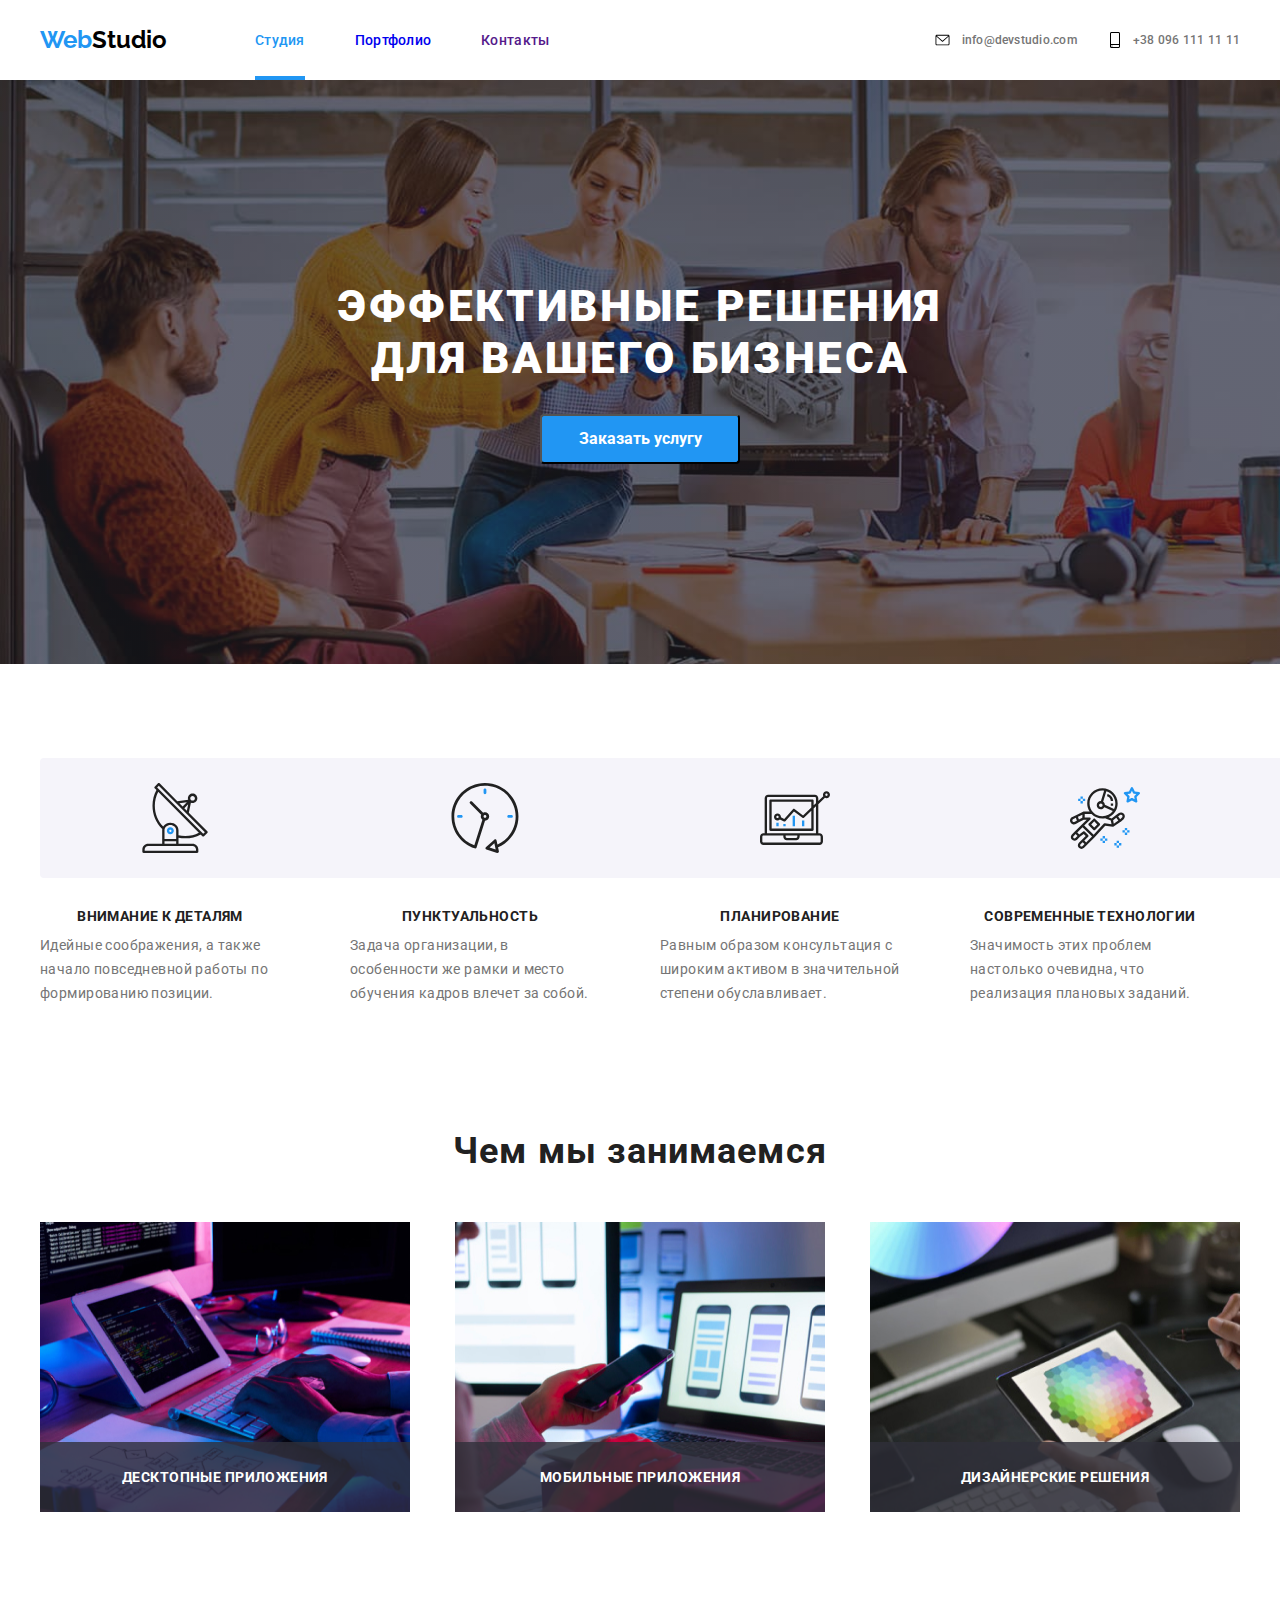
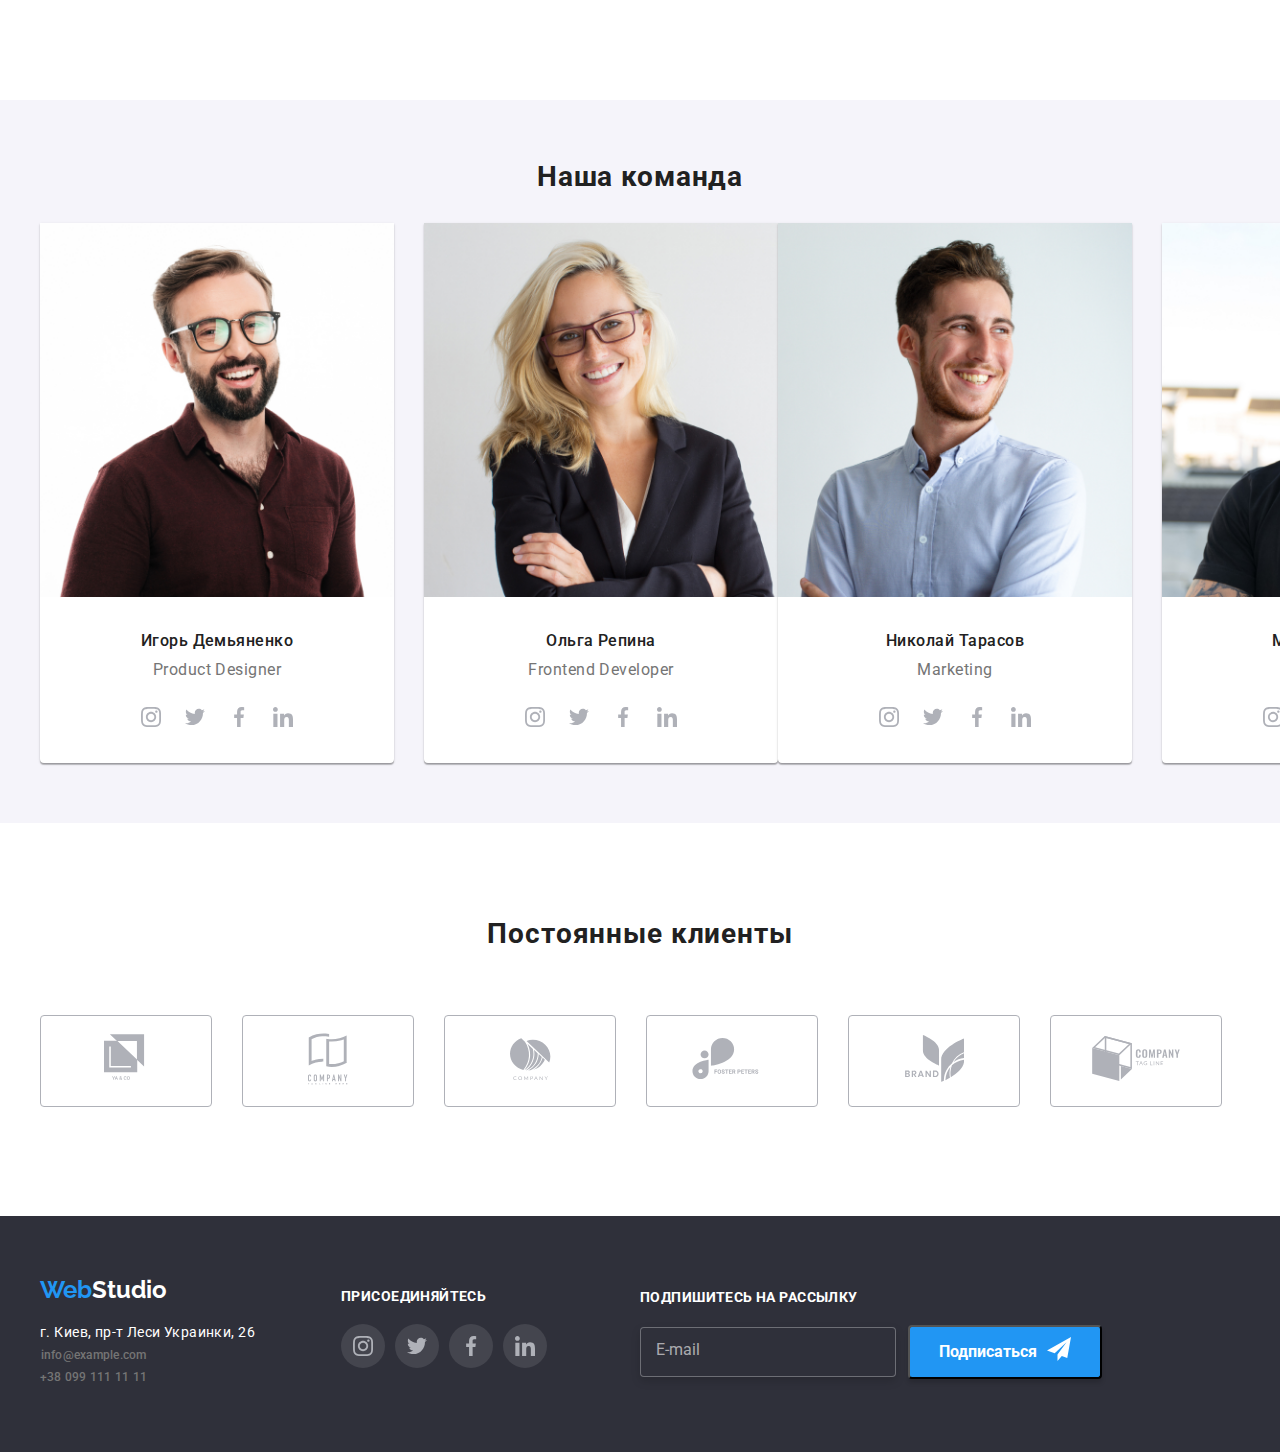
==== commit 75d6ca26: "Делает нашу команду" ====
--- a/index.html
+++ b/index.html
@@ -92,62 +92,51 @@
         <section class="our_team">
             <div class="container-our_team container">
                 <h2 class="our_team-tilte">Наша команда</h2>
-                <ul>
-                    <div class="our-team-list">
-                        <div class="card-item-studio"><li class="our_team-item"><img src="Images/img(3).jpg" alt="Игорь Демьяненко" width="270" height="260">
+                <ul class="our-team-list">
+                    <li class="our_team-item"><img class="img-team-item" src="Images/img(3).jpg" alt="Игорь Демьяненко" >
                         <div class="name"><h3 class="our_team-item-title">Игорь Демьяненко</h3></div>
                         <div class="position"><p lang="en" class="our_team-item-position">Product Designer</p>
                             <ul class="social-list">
-                                <div class="container-social-list">
-                                    <li class="social-list-item"><a class="social-link" href="#"><svg class="social-icon"><use href="./symbol-defs.svg#icon-instagram-2-1"></use></svg></a></li>
-                                    <li class="social-list-item"><a class="social-link" href="#"><svg class="social-icon"><use href="./symbol-defs.svg#icon-twitter-1-1"></use></svg></a></li>
-                                    <li class="social-list-item"><a class="social-link" href="#"><svg class="social-icon"><use href="./symbol-defs.svg#icon-facebook-1-1"></use></svg></a></li>
-                                    <li class="social-list-item"><a class="social-link" href="#"><svg class="social-icon"><use href="./symbol-defs.svg#icon-linkedin-1-1"></use></svg></a></li>
-                                </div>
-                            </ul>
-                        </div></li>
-                        </div>
-                        <div class="card-item-studio"><li class="our_team-item"><img src="Images/img(4).jpg" alt="Ольга Репина" width="270" height="260">
-                            <div class="name"><h3 class="our_team-item-title">Ольга Репина</h3></div>
-                            <div class="position"><p lang="en" class="our_team-item-position">Frontend Developer</p>
-                            <ul class="social-list">
-                                <div class="container-social-list">
-                                    <li class="social-list-item"><a class="social-link" href="#"><svg class="social-icon"><use href="./symbol-defs.svg#icon-instagram-2-1"></use></svg></a></li>
-                                    <li class="social-list-item"><a class="social-link" href="#"><svg class="social-icon"><use href="./symbol-defs.svg#icon-twitter-1-1"></use></svg></a></li>
-                                    <li class="social-list-item"><a class="social-link" href="#"><svg class="social-icon"><use href="./symbol-defs.svg#icon-facebook-1-1"></use></svg></a></li>
-                                    <li class="social-list-item"><a class="social-link" href="#"><svg class="social-icon"><use href="./symbol-defs.svg#icon-linkedin-1-1"></use></svg></a></li>
-                                </div>
-                            </ul>
-                            </div></li>
-                        </div>
-                        <div class="card-item-studio"><li class="our_team-item"><img src="Images/img(5).jpg" alt="Николай Тарасов" width="270" height="260">
-                            <div class="name"><h3 class="our_team-item-title">Николай Тарасов</h3></div>
-                            <div class="position"><p lang="en" class="our_team-item-position">Marketing</p>
-                            <ul class="social-list">
-                                <div class="container-social-list">
-                                    <li class="social-list-item"><a class="social-link" href="#"><svg class="social-icon"><use href="./symbol-defs.svg#icon-instagram-2-1"></use></svg></a></li>
-                                    <li class="social-list-item"><a class="social-link" href="#"><svg class="social-icon"><use href="./symbol-defs.svg#icon-twitter-1-1"></use></svg></a></li>
-                                    <li class="social-list-item"><a class="social-link" href="#"><svg class="social-icon"><use href="./symbol-defs.svg#icon-facebook-1-1"></use></svg></a></li>
-                                    <li class="social-list-item"><a class="social-link" href="#"><svg class="social-icon"><use href="./symbol-defs.svg#icon-linkedin-1-1"></use></svg></a></li>
-                                </div>
-                            </ul>
-                            </div></li>
-                        </div>
-                        <div class="card-item-studio"><li class="our_team-item"><img src="Images/img(6).jpg" alt="Михаил Ермаков" width="270" height="260">
-                            <div class="name"><h3 class="our_team-item-title">Михаил Ермаков</h3></div>
-                            <div class="position"><p lang="en" class="our_team-item-position">UI Designer</p>
-                            <ul class="social-list">
-                                <div class="container-social-list">
-                                    <li class="social-list-item"><a class="social-link" href="#"><svg class="social-icon"><use href="./symbol-defs.svg#icon-instagram-2-1"></use></svg></a></li>
-                                    <li class="social-list-item"><a class="social-link" href="#"><svg class="social-icon"><use href="./symbol-defs.svg#icon-twitter-1-1"></use></svg></a></li>
-                                    <li class="social-list-item"><a class="social-link" href="#"><svg class="social-icon"><use href="./symbol-defs.svg#icon-facebook-1-1"></use></svg></a></li>
-                                    <li class="social-list-item"><a class="social-link" href="#"><svg class="social-icon"><use href="./symbol-defs.svg#icon-linkedin-1-1"></use></svg></a></li>
-                                </div>
+                                <li class="social-list-item"><a class="social-link" href="#"><svg class="social-icon"><use href="./symbol-defs.svg#icon-instagram-2-1"></use></svg></a></li>
+                                <li class="social-list-item"><a class="social-link" href="#"><svg class="social-icon"><use href="./symbol-defs.svg#icon-twitter-1-1"></use></svg></a></li>
+                                <li class="social-list-item"><a class="social-link" href="#"><svg class="social-icon"><use href="./symbol-defs.svg#icon-facebook-1-1"></use></svg></a></li>
+                                <li class="social-list-item"><a class="social-link" href="#"><svg class="social-icon"><use href="./symbol-defs.svg#icon-linkedin-1-1"></use></svg></a></li>
+                            </ul>
+                        </div>
+                    </li>
+                    <li class="our_team-item"><img class="img-team-item" src="Images/img(4).jpg" alt="Ольга Репина" >
+                        <div class="name"><h3 class="our_team-item-title">Ольга Репина</h3></div>
+                        <div class="position"><p lang="en" class="our_team-item-position">Frontend Developer</p>
+                            <ul class="social-list">
+                                <li class="social-list-item"><a class="social-link" href="#"><svg class="social-icon"><use href="./symbol-defs.svg#icon-instagram-2-1"></use></svg></a></li>
+                                <li class="social-list-item"><a class="social-link" href="#"><svg class="social-icon"><use href="./symbol-defs.svg#icon-twitter-1-1"></use></svg></a></li>
+                                <li class="social-list-item"><a class="social-link" href="#"><svg class="social-icon"><use href="./symbol-defs.svg#icon-facebook-1-1"></use></svg></a></li>
+                                <li class="social-list-item"><a class="social-link" href="#"><svg class="social-icon"><use href="./symbol-defs.svg#icon-linkedin-1-1"></use></svg></a></li>
+                            </ul>
+                        </div>
+                    </li>
+                    <li class="our_team-item"><img class="img-team-item" src="Images/img(5).jpg" alt="Николай Тарасов">
+                        <div class="name"><h3 class="our_team-item-title">Николай Тарасов</h3></div>
+                        <div class="position"><p lang="en" class="our_team-item-position">Marketing</p>
+                            <ul class="social-list">
+                                <li class="social-list-item"><a class="social-link" href="#"><svg class="social-icon"><use href="./symbol-defs.svg#icon-instagram-2-1"></use></svg></a></li>
+                                <li class="social-list-item"><a class="social-link" href="#"><svg class="social-icon"><use href="./symbol-defs.svg#icon-twitter-1-1"></use></svg></a></li>
+                                <li class="social-list-item"><a class="social-link" href="#"><svg class="social-icon"><use href="./symbol-defs.svg#icon-facebook-1-1"></use></svg></a></li>
+                                <li class="social-list-item"><a class="social-link" href="#"><svg class="social-icon"><use href="./symbol-defs.svg#icon-linkedin-1-1"></use></svg></a></li>
+                            </ul>
+                        </div>
+                    </li>
+                    <li class="our_team-item"><img class="img-team-item" src="Images/img(6).jpg" alt="Михаил Ермаков">
+                        <div class="name"><h3 class="our_team-item-title">Михаил Ермаков</h3></div>
+                        <div class="position"><p lang="en" class="our_team-item-position">UI Designer</p>
+                            <ul class="social-list">
+                                <li class="social-list-item"><a class="social-link" href="#"><svg class="social-icon"><use href="./symbol-defs.svg#icon-instagram-2-1"></use></svg></a></li>
+                                <li class="social-list-item"><a class="social-link" href="#"><svg class="social-icon"><use href="./symbol-defs.svg#icon-twitter-1-1"></use></svg></a></li>
+                                <li class="social-list-item"><a class="social-link" href="#"><svg class="social-icon"><use href="./symbol-defs.svg#icon-facebook-1-1"></use></svg></a></li>
+                                <li class="social-list-item"><a class="social-link" href="#"><svg class="social-icon"><use href="./symbol-defs.svg#icon-linkedin-1-1"></use></svg></a></li>
                             </ul>                            
-
-                        </div></li>
-                        </div>
-                    </div>
+                        </div>
+                    </li>
                 </ul>
             </div>
         </section>
@@ -185,12 +174,12 @@
                 <div class="container-join">
                     <p class="join">присоединяйтесь</p>
                     <ul class="social-list">
-                        <div class="container-social-list">
+                        
                             <li class="social-list-item social-list-footer"><a class="social-link social-link-footer" href="#"><svg class="social-icon"><use href="./symbol-defs.svg#icon-instagram-2-1"></use></svg></a></li>
                             <li class="social-list-item social-list-footer"><a class="social-link social-link-footer" href="#"><svg class="social-icon"><use href="./symbol-defs.svg#icon-twitter-1-1"></use></svg></a></li>
                             <li class="social-list-item social-list-footer"><a class="social-link social-link-footer" href="#"><svg class="social-icon"><use href="./symbol-defs.svg#icon-facebook-1-1"></use></svg></a></li>
                             <li class="social-list-item social-list-footer"><a class="social-link social-link-footer" href="#"><svg class="social-icon"><use href="./symbol-defs.svg#icon-linkedin-1-1"></use></svg></a></li>
-                        </div>
+                        
                     </ul>
                 </div>
             </div> 
--- a/css/main.min.css
+++ b/css/main.min.css
@@ -1,2 +1,2 @@
-h1,h2,h3,h4,h5,h6{margin:0}ul,ol{margin:0;padding:0}p{margin:0}body{margin:0}.container-nav-logo{font-size:24px;font-weight:700;line-height:1.167;font-family:Raleway,sans-serif;text-decoration:none;-webkit-animation-duration:1000ms;animation-duration:1000ms}.logo-first{color:#2196F3}.close-btn-icon,.menu-btn-icon{fill:#000000;-webkit-transition:250ms cubic-bezier(0.4, 0, 0.2, 1);transition:250ms cubic-bezier(0.4, 0, 0.2, 1)}.close-menu-btn:hover .close-btn-icon,.close-menu-btn:focus .close-btn-icon,.close-menu-btn:hover .menu-btn-icon,.close-menu-btn:focus .menu-btn-icon{fill:#2196F3}.close-menu-btn{background-color:transparent;border:none}.close-menu-icon{width:40px;height:40px;fill:#000000}.close-menu-btn .close-btn-icon{display:none}.close-menu-btn.is-open .close-btn-icon{display:block}.close-menu-btn.is-open .menu-btn-icon{display:none}.logo-second{color:#000000}.header{padding-bottom:25px;padding-top:24px}.nav{position:relative;display:-webkit-box;display:-ms-flexbox;display:flex;-webkit-box-align:center;-ms-flex-align:center;align-items:center;-webkit-box-pack:justify;-ms-flex-pack:justify;justify-content:space-between}.additional-menu{opacity:0;position:absolute;z-index:100;width:100%;height:393px;top:100%;left:0;-webkit-transform:translateY(24px);transform:translateY(24px);background-color:white;display:-webkit-box;display:-ms-flexbox;display:flex;-webkit-box-orient:vertical;-webkit-box-direction:normal;-ms-flex-direction:column;flex-direction:column;-webkit-box-align:center;-ms-flex-align:center;align-items:center}.additional-menu.is-open{opacity:1}.nav-list{font-family:Roboto;font-style:normal;font-weight:500;font-size:18px;line-height:1.167;letter-spacing:0.02em;color:#212121}a{text-decoration:none}ul{list-style-type:none}.nav-list-studio{position:relative}.nav-list-portfolio{position:relative}.container-nav-nav-list{padding-top:60px;margin-bottom:60px;display:-webkit-box;display:-ms-flexbox;display:flex;-webkit-box-orient:vertical;-webkit-box-direction:normal;-ms-flex-direction:column;flex-direction:column;-webkit-box-align:center;-ms-flex-align:center;align-items:center}.nav-list:not(:last-child){margin-bottom:40px}.container{width:480px;padding:0 15px;margin:0 auto}.mail,.tel{font-family:Roboto;font-style:normal;font-weight:500;font-size:18px;line-height:1.167;letter-spacing:0.02em;color:#757575;display:-webkit-box;display:-ms-flexbox;display:flex;-webkit-box-align:center;-ms-flex-align:center;align-items:center}.mail{margin-bottom:16px}.icon-envelope{width:19px;height:14px;margin-right:10px}.icon-smartphone{width:16px;height:20px;margin-right:10px}.container-contacts{display:-webkit-box;display:-ms-flexbox;display:flex;-webkit-box-orient:vertical;-webkit-box-direction:normal;-ms-flex-direction:column;flex-direction:column}.contacts-smartphone,.contacts-envelope{display:-webkit-box;display:-ms-flexbox;display:flex;-webkit-box-orient:horizontal;-webkit-box-direction:normal;-ms-flex-direction:row;flex-direction:row;-webkit-box-align:center;-ms-flex-align:center;align-items:center;padding:0;margin:0}.mail,.tel{display:-webkit-box;display:-ms-flexbox;display:flex;-webkit-box-align:center;-ms-flex-align:center;align-items:center}.mail:hover,.mail:focus,.tel:hover,.tel:focus{color:#2196F3}.nav-list-studio:hover,.nav-list-studio:focus,.nav-list-portfolio:hover,.nav-list-portfolio:focus,.nav-list-contacts:hover,.nav-list-contacts:focus{color:#2196F3}.icon-envelope:hover,.icon-envelope:focus,.icon-smartphone:hover,.icon-smartphone:focus{fill:#2196F3}.mail:focus .icon-envelope,.mail:hover .icon-envelope,.tel:hover .icon-smartphone,.tel:focus .icon-smartphone{fill:#2196F3}.current-studio{color:#2196F3}.current-studio::after{content:'';display:block;width:100%;height:4px;background-color:#2196F3;position:absolute;top:30px}.current-portfolio{color:#2196F3}.current-portfolio::after{content:'';width:100%;display:block;height:4px;background-color:#2196F3;position:absolute;top:30px}.nav-list-studio,.nav-list-portfolio,.nav-list-contacts,.mail,.tel{-webkit-transition:250ms cubic-bezier(0.4, 0, 0.2, 1);transition:250ms cubic-bezier(0.4, 0, 0.2, 1);display:block}@media screen and (min-width: 768px){.additional-menu{opacity:1;position:static;-webkit-transform:translateY(0);transform:translateY(0);height:-webkit-max-content;height:-moz-max-content;height:max-content;display:-webkit-box;display:-ms-flexbox;display:flex;-webkit-box-orient:horizontal;-webkit-box-direction:normal;-ms-flex-direction:row;flex-direction:row;-webkit-box-align:center;-ms-flex-align:center;align-items:center;-webkit-box-pack:justify;-ms-flex-pack:justify;justify-content:space-between}.container-nav-nav-list{-webkit-box-orient:horizontal;-webkit-box-direction:normal;-ms-flex-direction:row;flex-direction:row;-webkit-box-align:center;-ms-flex-align:center;align-items:center;-webkit-box-pack:center;-ms-flex-pack:center;justify-content:center;margin:0;padding:0}.container{width:768px;padding:0 15px}.nav-list:not(:last-child){margin:0;margin-right:50px}.close-menu-btn{display:none}.nav{position:static;display:-webkit-box;display:-ms-flexbox;display:flex;-webkit-box-align:center;-ms-flex-align:center;align-items:center}.head-logo{margin-right:88px}.header{padding:26px 0;display:-webkit-box;display:-ms-flexbox;display:flex;-webkit-box-align:center;-ms-flex-align:center;align-items:center}.nav-list{font-family:Roboto;font-style:normal;font-weight:500;font-size:14px;line-height:1.143;letter-spacing:0.02em;color:#212121}.mail,.tel{font-family:Roboto;font-style:normal;font-weight:500;font-size:12px;line-height:1.167;letter-spacing:0.02em;color:#757575;display:-webkit-box;display:-ms-flexbox;display:flex;-webkit-box-align:center;-ms-flex-align:center;align-items:center}.current-studio::after{content:' ';top:55px}.current-portfolio::after{content:' ';top:55px}}@media screen and (min-width: 1200px){.container-contacts{-webkit-box-orient:horizontal;-webkit-box-direction:normal;-ms-flex-direction:row;flex-direction:row;-webkit-box-align:center;-ms-flex-align:center;align-items:center}.container{width:1200px}.mail{margin:0;margin-right:30px;display:-webkit-box;display:-ms-flexbox;display:flex;-webkit-box-align:center;-ms-flex-align:center;align-items:center}.tel{display:-webkit-box;display:-ms-flexbox;display:flex;-webkit-box-align:center;-ms-flex-align:center;align-items:center}.contacts-smartphone,.contacts-envelope{-webkit-box-align:center;-ms-flex-align:center;align-items:center}.current-studio::after{content:' ';top:44px}.current-portfolio::after{content:' ';top:44px}}.hero{display:-webkit-box;display:-ms-flexbox;display:flex;-webkit-box-orient:vertical;-webkit-box-direction:normal;-ms-flex-direction:column;flex-direction:column;-webkit-box-align:center;-ms-flex-align:center;align-items:center;padding:200px 0;background-color:#2F303A;background-image:-webkit-gradient(linear, left top, left bottom, from(rgba(47,48,58,0.4)), to(rgba(47,48,58,0.4))),url(../Images/img7.jpg);background-image:linear-gradient(rgba(47,48,58,0.4), rgba(47,48,58,0.4)),url(../Images/img7.jpg);background-repeat:no-repeat;background-size:cover}.hero-title{font-family:Roboto,sans-serif;font-weight:900;font-size:44px;line-height:1,364;letter-spacing:0.06em;text-transform:uppercase;text-align:center;margin-bottom:30px;color:#FFFFFF}.hero-btn{font-family:Roboto,sans-serif;font-style:normal;font-weight:bold;font-size:16px;line-height:1.875;text-align:center;min-width:200px;min-height:50px;background-color:#2196F3;border-radius:4px;color:#FFFFFF}.advantages-section{padding-top:94px;padding-bottom:94px}.advantages:not(:last-child){margin-bottom:30px}.advantages{display:block;width:100%;margin-left:auto;margin-right:auto}.advantages-icon-container{padding-top:25px;padding-bottom:25px;width:100%;background-color:#F5F4FA;border-radius:4px}.advantages-icon-container-icon{display:block;margin-left:auto;margin-right:auto;width:70px;height:70px}.advantages-title{text-align:center;font-family:Roboto,sans-serif;font-style:normal;font-weight:bold;font-size:14px;line-height:1.143;letter-spacing:0.03em;text-transform:uppercase;color:#212121;margin-top:30px}.advantages-discription{font-family:Roboto,sans-serif;font-style:normal;font-weight:normal;font-size:14px;line-height:1.714;letter-spacing:0.03em;color:#757575;margin-top:10px}@media screen and (min-width: 480px){.advantages{width:480px}}@media screen and (min-width: 768px){.advantages-section-list{display:-webkit-box;display:-ms-flexbox;display:flex;-ms-flex-wrap:wrap;flex-wrap:wrap;-webkit-box-pack:center;-ms-flex-pack:center;justify-content:center}.advantages{margin:0;width:354px}.advantages-item{margin:0}.advantages-icon-container{padding-left:142px;padding-right:142px;max-width:354px}.container{width:768px}.advantages-item:nth-child(2n+1){margin-right:30px}}@media screen and (min-width: 1200px){.advantages-section-list{display:-webkit-box;display:-ms-flexbox;display:flex;-webkit-box-pack:justify;-ms-flex-pack:justify;justify-content:space-between}.advantages-item{margin:0}.advantages{width:270px}.container{width:1200px}.advantages-icon-container{padding-left:100px;padding-right:100px;margin:0;width:270px}.advantages-icon-container-icon{margin:0}}.we_made-title,.our_team-tilte,.constant-clients{font-family:Roboto,sans-serif;font-weight:700;font-size:36px;line-height:1.167;text-align:center;letter-spacing:0.03em;color:#212121}.we-made-foto{display:block}.we-made-item{position:absolute;display:-webkit-box;display:-ms-flexbox;display:flex;-webkit-box-pack:center;-ms-flex-pack:center;justify-content:center;padding-top:27px;padding-bottom:27px;background:rgba(47,48,58,0.8);width:370px;-webkit-transform:translateY(-100%);transform:translateY(-100%);font-family:Roboto,sans-serif;font-style:normal;font-weight:bold;font-size:14px;line-height:1.143;text-align:center;letter-spacing:0.03em;text-transform:uppercase;color:#FFFFFF}.we_made{padding-bottom:94px}@media screen and (max-width: 1199px){.we_made{display:none}}.we_made_job-list{position:relative;display:-webkit-box;display:-ms-flexbox;display:flex;-webkit-box-pack:justify;-ms-flex-pack:justify;justify-content:space-between;margin-top:50px}.we_made_job-list:not(:last-child){margin-right:30px}.name{padding-top:30px}.position{margin-top:10px}.our_team-item-title{font-family:Roboto,sans-serif;font-style:normal;font-weight:500;font-size:16px;line-height:1.188;text-align:center;letter-spacing:0.03em;color:#212121}.our_team-item-position{font-family:Roboto,sans-serif;font-style:normal;font-weight:normal;font-size:16px;line-height:1.188;text-align:center;letter-spacing:0.03em;color:#757575;margin-bottom:16px}.card-item-studio{border-radius:0 0 4px 4px;-webkit-box-shadow:0px 1px 3px rgba(0,0,0,0.12),0px 1px 1px rgba(0,0,0,0.14),0px 2px 1px rgba(0,0,0,0.2);box-shadow:0px 1px 3px rgba(0,0,0,0.12),0px 1px 1px rgba(0,0,0,0.14),0px 2px 1px rgba(0,0,0,0.2);background-color:#FFFFFF}.our_team{padding-top:94px;padding-bottom:94px;background-color:#F5F4FA}.our-team-list{display:-webkit-box;display:-ms-flexbox;display:flex;-webkit-box-pack:justify;-ms-flex-pack:justify;justify-content:space-between;margin-top:50px;padding-bottom:30px}.our-team-list:not(:last-child){margin-right:30px}.our_team{background-color:#F5F4FA}.social-list{list-style-type:none}.social-list-item{display:-webkit-box;display:-ms-flexbox;display:flex}.social-link{display:-webkit-box;display:-ms-flexbox;display:flex;-webkit-box-pack:center;-ms-flex-pack:center;justify-content:center;-webkit-box-align:center;-ms-flex-align:center;align-items:center;width:44px;height:44px;border-radius:50%;-webkit-transition:250ms cubic-bezier(0.4, 0, 0.2, 1);transition:250ms cubic-bezier(0.4, 0, 0.2, 1)}.social-link:hover,.social-link:focus{background-color:#2196F3}.container-social-list{display:-webkit-box;display:-ms-flexbox;display:flex;-webkit-box-pack:justify;-ms-flex-pack:justify;justify-content:space-between;padding-bottom:30px;padding-right:32px;padding-left:32px}.social-icon{display:inline-block;margin-left:auto;margin-right:auto;margin-top:auto;margin-bottom:auto;width:20px;height:20px;fill:#AFB1B8}.social-link:hover .social-icon,.social-link:focus .social-icon{fill:#FFFFFF}.constant-clients{display:block;padding-top:60px;padding-bottom:60px}.constant-clients-title{font-family:Roboto,sans-serif;font-style:normal;font-weight:bold;font-size:28px;line-height:1.179;text-align:center;letter-spacing:0.03em;color:#212121;margin-bottom:30px}.constant-clients-list{display:-webkit-box;display:-ms-flexbox;display:flex;-ms-flex-wrap:wrap;flex-wrap:wrap;list-style-type:none;width:100%}.const-item{display:-webkit-box;display:-ms-flexbox;display:flex}.const-item:hover,.const-item:focus{border-color:#2196F3}.const-item{display:-webkit-box;display:-ms-flexbox;display:flex;-webkit-box-pack:center;-ms-flex-pack:center;justify-content:center;-webkit-box-align:center;-ms-flex-align:center;align-items:center;height:90px;border:1px solid #AFB1B8;border-radius:4px;-ms-flex-preferred-size:calc((100%-60px)/2);flex-basis:calc((100%-60px)/2);margin:15px}.clients-icon{fill:#AFB1B8;-webkit-transition:250ms cubic-bezier(0.4, 0, 0.2, 1);transition:250ms cubic-bezier(0.4, 0, 0.2, 1)}.clients-icon:hover,.clients-icon:focus{fill:#2196F3}.const-item:hover .clients-icon,.const-item:focus .clients-icon{fill:#2196F3}@media screen and (max-width: 767px){.const-item:nth-child(odd){margin-left:0}.const-item:nth-child(even){margin-right:0}.const-item{-ms-flex-preferred-size:210px;flex-basis:210px}.container{width:480px}}@media screen and (min-width: 768px) and (max-width: 1199px){.container{width:768px}.const-item{-ms-flex-preferred-size:226px;flex-basis:226px}.const-item:nth-child(3n+1){margin-left:0}.const-item:nth-child(3n+3){margin-right:0}}@media screen and (min-width: 1200px){.container{width:1200px}.const-item{-ms-flex-preferred-size:170px;flex-basis:170px}.const-item:first-child{margin-left:0}.const-item:last-child{margin-right:0}.constant-clients{padding-top:94px;padding-bottom:94px}.constant-clients-title{margin-bottom:50px}}.footer{background-color:#2F303A;padding:60px 0}.container{padding-left:15px;padding-right:15px}.join{font-family:Roboto;font-style:normal;font-weight:bold;font-size:14px;line-height:1.143;letter-spacing:0.03em;text-transform:uppercase;color:#FFFFFF;margin-bottom:20px;display:-webkit-box;display:-ms-flexbox;display:flex;-webkit-box-pack:center;-ms-flex-pack:center;justify-content:center}.footer-all{display:-webkit-box;display:-ms-flexbox;display:flex;-webkit-box-orient:vertical;-webkit-box-direction:normal;-ms-flex-direction:column;flex-direction:column;-webkit-box-align:center;-ms-flex-align:center;align-items:center}.footer-form-title{font-family:Roboto,sans-serif;font-style:normal;font-weight:bold;font-size:14px;line-height:1.143;letter-spacing:0.03em;text-transform:uppercase;margin-bottom:20px;color:#FFFFFF;display:-webkit-box;display:-ms-flexbox;display:flex;-webkit-box-pack:center;-ms-flex-pack:center;justify-content:center}.form-shape{position:relative;margin:0;display:-webkit-box;display:-ms-flexbox;display:flex;-webkit-box-orient:vertical;-webkit-box-direction:normal;-ms-flex-direction:column;flex-direction:column;-webkit-box-align:center;-ms-flex-align:center;align-items:center}.footer-btn-title{font-family:Roboto,sans-serif;font-style:normal;font-weight:bold;font-size:16px;line-height:1.875;color:#FFFFFF}.footer-form-btn{background-color:#2196F3;-webkit-box-shadow:0px 4px 4px rgba(0,0,0,0.15);box-shadow:0px 4px 4px rgba(0,0,0,0.15);border-radius:4px;display:-webkit-box;display:-ms-flexbox;display:flex;-webkit-box-orient:horizontal;-webkit-box-direction:normal;-ms-flex-direction:row;flex-direction:row;padding:10px 29px;-webkit-box-pack:center;-ms-flex-pack:center;justify-content:center}.footer-input-mail{border:1px solid rgba(255,255,255,0.3);-webkit-box-sizing:border-box;box-sizing:border-box;-webkit-filter:drop-shadow(0px 4px 4px rgba(0,0,0,0.15));filter:drop-shadow(0px 4px 4px rgba(0,0,0,0.15));border-radius:4px;width:450px;height:50px;background-color:#2F303A;padding-left:75px;color:#ffffff;margin-bottom:20px}.footer-form-name{font-family:Roboto,sans-serif;font-style:normal;font-weight:normal;font-size:16px;line-height:1.25;color:rgba(255,255,255,0.6);position:absolute;top:50%;-webkit-transform:translateY(-230%);transform:translateY(-230%);left:16px}.footer-form-icon{width:24px;height:24px;margin-left:10px}.logo-foot{color:#ffffff}.social-link-footer{background:rgba(255,255,255,0.1)}.social-list-footer:not(:last-child){margin-right:10px}.container-logo{margin-bottom:20px;display:-webkit-box;display:-ms-flexbox;display:flex;-webkit-box-pack:center;-ms-flex-pack:center;justify-content:center}.contacts{display:-webkit-box;display:-ms-flexbox;display:flex;-webkit-box-orient:vertical;-webkit-box-direction:normal;-ms-flex-direction:column;flex-direction:column;-webkit-box-align:center;-ms-flex-align:center;align-items:center}.container-join .container-social-list{padding-left:0}.container-social-list{padding:0;margin-bottom:60px}.adress-sity{font-family:Roboto,sans-serif;font-style:normal;font-weight:normal;font-size:14px;line-height:24px1 0.714;letter-spacing:0.03em;color:#FFFFFF;margin-bottom:8px;display:-webkit-box;display:-ms-flexbox;display:flex;-webkit-box-pack:center;-ms-flex-pack:center;justify-content:center}.mail-footer{display:block;margin-bottom:8px}.tel-footer{margin-bottom:60px}@media screen and (min-width: 768px){.footer-content{display:-webkit-box;display:-ms-flexbox;display:flex;-webkit-box-orient:horizontal;-webkit-box-direction:normal;-ms-flex-direction:row;flex-direction:row;-webkit-box-pack:justify;-ms-flex-pack:justify;justify-content:space-between}.container{width:768px}.container-adress{margin-right:158px;display:-webkit-box;display:-ms-flexbox;display:flex;-webkit-box-orient:vertical;-webkit-box-direction:normal;-ms-flex-direction:column;flex-direction:column;-webkit-box-align:center;-ms-flex-align:center;align-items:center}.join{margin-top:5px}.foot-logo{margin-right:158px}.mail-footer{margin-right:0}}@media screen and (min-width: 1200px){.container{width:1200px}.footer-all{-webkit-box-orient:horizontal;-webkit-box-direction:normal;-ms-flex-direction:row;flex-direction:row}.container-adress{-webkit-box-pack:start;-ms-flex-pack:start;justify-content:start;margin-right:0}.container-adress{-webkit-box-align:start;-ms-flex-align:start;align-items:flex-start;margin-right:70px;width:231px}.join{margin-top:12px;-webkit-box-pack:start;-ms-flex-pack:start;justify-content:flex-start}.container-join{margin-right:93px}.footer-form-title{-webkit-box-pack:start;-ms-flex-pack:start;justify-content:flex-start}.footer-input-mail{width:358px;margin-right:12px;margin-bottom:0}.form-shape{-webkit-box-orient:horizontal;-webkit-box-direction:normal;-ms-flex-direction:row;flex-direction:row;-webkit-box-align:center;-ms-flex-align:center;align-items:center}.footer-form-name{-webkit-transform:translateY(-60%);transform:translateY(-60%)}.tel-footer{margin:0}.container-social-list{margin-bottom:0}}.backdrop{position:fixed;width:100%;height:100%;z-index:100;top:0;left:0;background:rgba(0,0,0,0.2);-webkit-transition:350ms cubic-bezier(0.4, 0, 0.2, 1);transition:350ms cubic-bezier(0.4, 0, 0.2, 1);-webkit-transform:scale(1);transform:scale(1);overflow-y:scroll}.backdrop.is-hidden{opacity:0;pointer-events:none;-webkit-transform:scale(0.8);transform:scale(0.8)}.modal{position:absolute;top:50%;left:50%;-webkit-transform:translate(-50%, -50%);transform:translate(-50%, -50%);width:528px;height:581px;background-color:#ffffff}.modal-btn-close{position:absolute;right:8px;top:8px;width:30px;height:30px;border-radius:50%;border-color:rgba(0,0,0,0.1);background-color:#FFFFFF;display:-webkit-box;display:-ms-flexbox;display:flex;-webkit-box-pack:center;-ms-flex-pack:center;justify-content:center;-webkit-box-align:center;-ms-flex-align:center;align-items:center;padding:0;-webkit-transition:250ms cubic-bezier(0.4, 0, 0.2, 1);transition:250ms cubic-bezier(0.4, 0, 0.2, 1)}.modal-btn-close:hover,.modal-btn-close:focus{fill:var(--accent-color)}.modal-close-icon{display:block}.modal-form{display:block}.container-modal-form{padding-left:40px;padding-right:40px}.form-textarea{margin-bottom:20px}.modal-form-field{margin-top:10px;display:-webkit-box;display:-ms-flexbox;display:flex;-webkit-box-orient:vertical;-webkit-box-direction:normal;-ms-flex-direction:column;flex-direction:column;-webkit-transition:250ms cubic-bezier(0.4, 0, 0.2, 1);transition:250ms cubic-bezier(0.4, 0, 0.2, 1)}.modal-form-input{-webkit-transition:250ms cubic-bezier(0.4, 0, 0.2, 1);transition:250ms cubic-bezier(0.4, 0, 0.2, 1)}.modal-form-field:hover .modal-form-icon-mail,.modal-form-field:focus .modal-form-icon-mail,.modal-form-field:hover .modal-form-icon-tel,.modal-form-field:focus .modal-form-icon-tel,.modal-form-field:hover .modal-form-icon-name,.modal-form-field:focus .modal-form-icon-name{fill:var(--accent-color)}.modal-form-input:focus+.modal-form-icon-name,.modal-form-input:focus+.modal-form-icon-tel,.modal-form-input:focus+.modal-form-icon-mail{fill:var(--accent-color)}.modal-form-input:focus,.modal-form-textarea:focus{outline-color:var(--accent-color)}.modal-form-field:hover .modal-form-input,.modal-form-field:focus .modal-form-input{border-color:var(--accent-color)}.modal-form-field:focus{fill:var(--accent-color)}.modal-form-label{margin-bottom:4px}.modal-form-field input{width:100%;border:1px solid rgba(33,33,33,0.2);-webkit-box-sizing:border-box;box-sizing:border-box;border-radius:4px;min-height:40px;padding-left:38px}.modal-form-field textarea{width:100%;border:1px solid rgba(33,33,33,0.2);-webkit-box-sizing:border-box;box-sizing:border-box;border-radius:4px;min-height:120px;padding:12px}.modal-form-field textarea::-webkit-input-placeholder{font-family:var(--roboto-font);font-style:normal;font-weight:normal;font-size:12px;line-height:1.167;letter-spacing:0.01em;color:rgba(117,117,117,0.5);padding-left:4px}.modal-form-field textarea:-ms-input-placeholder{font-family:var(--roboto-font);font-style:normal;font-weight:normal;font-size:12px;line-height:1.167;letter-spacing:0.01em;color:rgba(117,117,117,0.5);padding-left:4px}.modal-form-field textarea::-ms-input-placeholder{font-family:var(--roboto-font);font-style:normal;font-weight:normal;font-size:12px;line-height:1.167;letter-spacing:0.01em;color:rgba(117,117,117,0.5);padding-left:4px}.modal-form-field textarea::placeholder{font-family:var(--roboto-font);font-style:normal;font-weight:normal;font-size:12px;line-height:1.167;letter-spacing:0.01em;color:rgba(117,117,117,0.5);padding-left:4px}.modal-policy{display:-webkit-box;display:-ms-flexbox;display:flex;-webkit-box-align:center;-ms-flex-align:center;align-items:center;padding-left:12px;margin-bottom:30px}.container-modal-btn{padding-left:124px}.modal-form-field{position:relative}.modal-form-icon-name,.modal-form-icon-tel,.modal-form-icon-mail{position:absolute;top:0;left:0;width:18px;height:18px;-webkit-transform:translateY(24px);transform:translateY(24px);left:12px}.modal-form-btn{font-family:var(--accent-color);font-style:normal;font-weight:bold;font-size:16px;line-height:1.875;background-color:#2196F3;border-color:#2196F3;color:#FFFFFF;padding:10px 55px;-webkit-box-shadow:0px 4px 4px rgba(0,0,0,0.15);box-shadow:0px 4px 4px rgba(0,0,0,0.15);border-radius:4px}.modal-policy-link{color:#2196F3;margin-left:3px}.modal-policy label{font-family:var(--roboto-font);font-style:normal;font-weight:normal;font-size:14px;line-height:1.714;letter-spacing:0.03em;color:#757575}.modal-form-field label{font-family:var(--roboto-font);font-style:normal;font-weight:normal;font-size:12px;line-height:1.167;letter-spacing:0.01em;color:#757575}.checkbox{-webkit-appearance:none;-moz-appearance:none;appearance:none}.checkbox-icon{display:block;width:16px;height:15px;border-radius:2px;border:2px solid #212121;margin-right:7px}.checkbox:checked+.checkbox-icon{border-color:transparent;background-image:url(../Images/icon_check.svg);background-size:cover;background-origin:border-box}.modal-policy-label{display:-webkit-box;display:-ms-flexbox;display:flex;-webkit-box-align:center;-ms-flex-align:center;align-items:center}.modal-title{font-family:var(--roboto-font);font-style:normal;font-weight:bold;font-size:20px;line-height:1.15;text-align:center;letter-spacing:0.03em;color:#212121;padding-top:40px;padding-left:40px;padding-right:40px;margin-bottom:12px}.modal-btn-close .modal-close-icon{width:18px;height:18px}
+.container{width:100%;padding:0 15px}@media screen and (min-width: 480px){.container{max-width:480px;margin:0 auto}}@media screen and (min-width: 768px){.container{max-width:768px;padding:0 15px}}@media screen and (min-width: 1200px){.container{max-width:1200px;padding:0 15px}}h1,h2,h3,h4,h5,h6{margin:0}ul,ol{margin:0;padding:0}p{margin:0}body{margin:0}.container-nav-logo{font-size:24px;font-weight:700;line-height:1.167;font-family:Raleway,sans-serif;text-decoration:none;-webkit-animation-duration:1000ms;animation-duration:1000ms}.logo-first{color:#2196F3}.close-btn-icon,.menu-btn-icon{fill:#000000;-webkit-transition:250ms cubic-bezier(0.4, 0, 0.2, 1);transition:250ms cubic-bezier(0.4, 0, 0.2, 1)}.close-menu-btn:hover .close-btn-icon,.close-menu-btn:focus .close-btn-icon,.close-menu-btn:hover .menu-btn-icon,.close-menu-btn:focus .menu-btn-icon{fill:#2196F3}.close-menu-btn{background-color:transparent;border:none}.close-menu-icon{width:40px;height:40px;fill:#000000}.close-menu-btn .close-btn-icon{display:none}.close-menu-btn.is-open .close-btn-icon{display:block}.close-menu-btn.is-open .menu-btn-icon{display:none}.logo-second{color:#000000}.header{padding-bottom:25px;padding-top:24px}.nav{position:relative;display:-webkit-box;display:-ms-flexbox;display:flex;-webkit-box-align:center;-ms-flex-align:center;align-items:center;-webkit-box-pack:justify;-ms-flex-pack:justify;justify-content:space-between}.additional-menu{opacity:0;position:absolute;z-index:100;width:100%;height:393px;top:100%;left:0;-webkit-transform:translateY(24px);transform:translateY(24px);background-color:white;display:-webkit-box;display:-ms-flexbox;display:flex;-webkit-box-orient:vertical;-webkit-box-direction:normal;-ms-flex-direction:column;flex-direction:column;-webkit-box-align:center;-ms-flex-align:center;align-items:center}.additional-menu.is-open{opacity:1}.nav-list{font-family:Roboto;font-style:normal;font-weight:500;font-size:18px;line-height:1.167;letter-spacing:0.02em;color:#212121}a{text-decoration:none}ul{list-style-type:none}.nav-list-studio{position:relative}.nav-list-portfolio{position:relative}.container-nav-nav-list{padding-top:60px;margin-bottom:60px;display:-webkit-box;display:-ms-flexbox;display:flex;-webkit-box-orient:vertical;-webkit-box-direction:normal;-ms-flex-direction:column;flex-direction:column;-webkit-box-align:center;-ms-flex-align:center;align-items:center}.nav-list:not(:last-child){margin-bottom:40px}.mail,.tel{font-family:Roboto;font-style:normal;font-weight:500;font-size:18px;line-height:1.167;letter-spacing:0.02em;color:#757575;display:-webkit-box;display:-ms-flexbox;display:flex;-webkit-box-align:center;-ms-flex-align:center;align-items:center}.mail{margin-bottom:16px}.icon-envelope{width:19px;height:14px;margin-right:10px}.icon-smartphone{width:16px;height:20px;margin-right:10px}.container-contacts{display:-webkit-box;display:-ms-flexbox;display:flex;-webkit-box-orient:vertical;-webkit-box-direction:normal;-ms-flex-direction:column;flex-direction:column}.contacts-smartphone,.contacts-envelope{display:-webkit-box;display:-ms-flexbox;display:flex;-webkit-box-orient:horizontal;-webkit-box-direction:normal;-ms-flex-direction:row;flex-direction:row;-webkit-box-align:center;-ms-flex-align:center;align-items:center;padding:0;margin:0}.mail,.tel{display:-webkit-box;display:-ms-flexbox;display:flex;-webkit-box-align:center;-ms-flex-align:center;align-items:center}.mail:hover,.mail:focus,.tel:hover,.tel:focus{color:#2196F3}.nav-list-studio:hover,.nav-list-studio:focus,.nav-list-portfolio:hover,.nav-list-portfolio:focus,.nav-list-contacts:hover,.nav-list-contacts:focus{color:#2196F3}.icon-envelope:hover,.icon-envelope:focus,.icon-smartphone:hover,.icon-smartphone:focus{fill:#2196F3}.mail:focus .icon-envelope,.mail:hover .icon-envelope,.tel:hover .icon-smartphone,.tel:focus .icon-smartphone{fill:#2196F3}.current-studio{color:#2196F3}.current-studio::after{content:'';display:block;width:100%;height:4px;background-color:#2196F3;position:absolute;top:30px}.current-portfolio{color:#2196F3}.current-portfolio::after{content:'';width:100%;display:block;height:4px;background-color:#2196F3;position:absolute;top:30px}.nav-list-studio,.nav-list-portfolio,.nav-list-contacts,.mail,.tel{-webkit-transition:250ms cubic-bezier(0.4, 0, 0.2, 1);transition:250ms cubic-bezier(0.4, 0, 0.2, 1);display:block}@media screen and (min-width: 768px){.additional-menu{opacity:1;position:static;-webkit-transform:translateY(0);transform:translateY(0);height:-webkit-max-content;height:-moz-max-content;height:max-content;display:-webkit-box;display:-ms-flexbox;display:flex;-webkit-box-orient:horizontal;-webkit-box-direction:normal;-ms-flex-direction:row;flex-direction:row;-webkit-box-align:center;-ms-flex-align:center;align-items:center;-webkit-box-pack:justify;-ms-flex-pack:justify;justify-content:space-between}.container-nav-nav-list{-webkit-box-orient:horizontal;-webkit-box-direction:normal;-ms-flex-direction:row;flex-direction:row;-webkit-box-align:center;-ms-flex-align:center;align-items:center;-webkit-box-pack:center;-ms-flex-pack:center;justify-content:center;margin:0;padding:0}.nav-list:not(:last-child){margin:0;margin-right:50px}.close-menu-btn{display:none}.nav{position:static;display:-webkit-box;display:-ms-flexbox;display:flex;-webkit-box-align:center;-ms-flex-align:center;align-items:center}.head-logo{margin-right:88px}.header{padding:26px 0;display:-webkit-box;display:-ms-flexbox;display:flex;-webkit-box-align:center;-ms-flex-align:center;align-items:center}.nav-list{font-family:Roboto;font-style:normal;font-weight:500;font-size:14px;line-height:1.143;letter-spacing:0.02em;color:#212121}.mail,.tel{font-family:Roboto;font-style:normal;font-weight:500;font-size:12px;line-height:1.167;letter-spacing:0.02em;color:#757575;display:-webkit-box;display:-ms-flexbox;display:flex;-webkit-box-align:center;-ms-flex-align:center;align-items:center}.current-studio::after{content:' ';top:55px}.current-portfolio::after{content:' ';top:55px}}@media screen and (min-width: 1200px){.container-contacts{-webkit-box-orient:horizontal;-webkit-box-direction:normal;-ms-flex-direction:row;flex-direction:row;-webkit-box-align:center;-ms-flex-align:center;align-items:center}.mail{margin:0;margin-right:30px;display:-webkit-box;display:-ms-flexbox;display:flex;-webkit-box-align:center;-ms-flex-align:center;align-items:center}.tel{display:-webkit-box;display:-ms-flexbox;display:flex;-webkit-box-align:center;-ms-flex-align:center;align-items:center}.contacts-smartphone,.contacts-envelope{-webkit-box-align:center;-ms-flex-align:center;align-items:center}.current-studio::after{content:' ';top:44px}.current-portfolio::after{content:' ';top:44px}}.hero{display:-webkit-box;display:-ms-flexbox;display:flex;-webkit-box-orient:vertical;-webkit-box-direction:normal;-ms-flex-direction:column;flex-direction:column;-webkit-box-align:center;-ms-flex-align:center;align-items:center;padding:200px 0;background-color:#2F303A;background-image:-webkit-gradient(linear, left top, left bottom, from(rgba(47,48,58,0.4)), to(rgba(47,48,58,0.4))),url(../Images/img7.jpg);background-image:linear-gradient(rgba(47,48,58,0.4), rgba(47,48,58,0.4)),url(../Images/img7.jpg);background-repeat:no-repeat;background-size:cover}.hero-title{font-family:Roboto,sans-serif;font-weight:900;font-size:44px;line-height:1,364;letter-spacing:0.06em;text-transform:uppercase;text-align:center;margin-bottom:30px;color:#FFFFFF}.hero-btn{font-family:Roboto,sans-serif;font-style:normal;font-weight:bold;font-size:16px;line-height:1.875;text-align:center;min-width:200px;min-height:50px;background-color:#2196F3;border-radius:4px;color:#FFFFFF}.advantages-section-list{padding-top:60px;padding-bottom:60px}.advantages:not(:last-child){margin-bottom:30px}.advantages{display:block;width:100%;margin-left:auto;margin-right:auto}.advantages-icon-container{padding-top:25px;padding-bottom:25px;width:100%;background-color:#F5F4FA;border-radius:4px}.advantages-icon-container-icon{display:block;margin-left:auto;margin-right:auto;width:70px;height:70px}.advantages-title{text-align:center;font-family:Roboto,sans-serif;font-style:normal;font-weight:bold;font-size:14px;line-height:1.143;letter-spacing:0.03em;text-transform:uppercase;color:#212121;margin-top:30px}.advantages-discription{font-family:Roboto,sans-serif;font-style:normal;font-weight:normal;font-size:14px;line-height:1.714;letter-spacing:0.03em;color:#757575;margin-top:10px}@media screen and (min-width: 480px){.advantages{width:480px}}@media screen and (min-width: 768px){.advantages-section-list{display:-webkit-box;display:-ms-flexbox;display:flex;-ms-flex-wrap:wrap;flex-wrap:wrap;-webkit-box-pack:center;-ms-flex-pack:center;justify-content:center}.advantages{margin:0;width:354px}.advantages-item{margin:0}.advantages-icon-container{padding-left:142px;padding-right:142px;max-width:354px}.advantages-item:nth-child(2n+1){margin-right:30px}}@media screen and (min-width: 1200px){.advantages-section-list{display:-webkit-box;display:-ms-flexbox;display:flex;-webkit-box-pack:justify;-ms-flex-pack:justify;justify-content:space-between;padding:94px 0}.advantages-item{margin:0}.advantages{width:270px}.advantages-icon-container{padding-left:100px;padding-right:100px;margin:0;width:270px}.advantages-icon-container-icon{margin:0}}.we_made-title{font-family:Roboto,sans-serif;font-weight:700;font-size:36px;line-height:1.167;text-align:center;letter-spacing:0.03em;color:#212121}.we-made-foto{display:block}.we-made-item{position:absolute;display:-webkit-box;display:-ms-flexbox;display:flex;-webkit-box-pack:center;-ms-flex-pack:center;justify-content:center;padding-top:27px;padding-bottom:27px;background:rgba(47,48,58,0.8);width:370px;-webkit-transform:translateY(-100%);transform:translateY(-100%);font-family:Roboto,sans-serif;font-style:normal;font-weight:bold;font-size:14px;line-height:1.143;text-align:center;letter-spacing:0.03em;text-transform:uppercase;color:#FFFFFF}.we_made{padding-bottom:94px}@media screen and (max-width: 1199px){.we_made{display:none}}.we_made_job-list{position:relative;display:-webkit-box;display:-ms-flexbox;display:flex;-webkit-box-pack:justify;-ms-flex-pack:justify;justify-content:space-between;margin-top:50px;padding-bottom:94px}.we_made_job-list:not(:last-child){margin-right:30px}.name{padding-top:30px}.position{margin-top:10px}.our_team-tilte{font-family:Roboto;font-style:normal;font-weight:bold;font-size:28px;line-height:1.18;text-align:center;letter-spacing:0.03em;color:#212121}.our_team-item-title{font-family:Roboto,sans-serif;font-style:normal;font-weight:500;font-size:16px;line-height:1.188;text-align:center;letter-spacing:0.03em;color:#212121}.img-team-item{width:450px;height:460px;-o-object-fit:cover;object-fit:cover}.our_team-item-position{font-family:Roboto,sans-serif;font-style:normal;font-weight:normal;font-size:16px;line-height:1.188;text-align:center;letter-spacing:0.03em;color:#757575;margin-bottom:16px}.our_team-item{border-radius:0 0 4px 4px;-webkit-box-shadow:0px 1px 3px rgba(0,0,0,0.12),0px 1px 1px rgba(0,0,0,0.14),0px 2px 1px rgba(0,0,0,0.2);box-shadow:0px 1px 3px rgba(0,0,0,0.12),0px 1px 1px rgba(0,0,0,0.14),0px 2px 1px rgba(0,0,0,0.2);background-color:#FFFFFF}.our_team{padding-top:60px;padding-bottom:60px;background-color:#F5F4FA}.our-team-list{display:-webkit-box;display:-ms-flexbox;display:flex;-webkit-box-orient:vertical;-webkit-box-direction:normal;-ms-flex-direction:column;flex-direction:column;margin-top:30px;width:-webkit-max-content;width:-moz-max-content;width:max-content}.our_team-item:not(:last-child){margin-bottom:30px}.our_team{background-color:#F5F4FA}.social-list{list-style-type:none}.social-list-item{display:-webkit-box;display:-ms-flexbox;display:flex}.social-link{display:-webkit-box;display:-ms-flexbox;display:flex;-webkit-box-pack:center;-ms-flex-pack:center;justify-content:center;-webkit-box-align:center;-ms-flex-align:center;align-items:center;width:44px;height:44px;border-radius:50%;-webkit-transition:250ms cubic-bezier(0.4, 0, 0.2, 1);transition:250ms cubic-bezier(0.4, 0, 0.2, 1)}.social-link:hover,.social-link:focus{background-color:#2196F3}.social-list{display:-webkit-box;display:-ms-flexbox;display:flex;-webkit-box-pack:center;-ms-flex-pack:center;justify-content:center;padding-bottom:24px}.social-icon{display:inline-block;margin-left:auto;margin-right:auto;margin-top:auto;margin-bottom:auto;width:20px;height:20px;fill:#AFB1B8}.social-link:hover .social-icon,.social-link:focus .social-icon{fill:#FFFFFF}@media screen and (min-width: 768px){.our-team-list{display:-webkit-box;display:-ms-flexbox;display:flex;-webkit-box-orient:horizontal;-webkit-box-direction:normal;-ms-flex-direction:row;flex-direction:row;-ms-flex-wrap:wrap;flex-wrap:wrap}.our_team-item:not(:last-child){margin-bottom:0}.img-team-item{width:354px;height:374px;-o-object-fit:cover;object-fit:cover}.our_team-item:nth-child(odd){margin-right:30px}}.constant-clients{display:block;padding-top:60px;padding-bottom:60px}.constant-clients-title{font-family:Roboto,sans-serif;font-style:normal;font-weight:bold;font-size:28px;line-height:1.179;text-align:center;letter-spacing:0.03em;color:#212121;margin-bottom:30px}.constant-clients-list{display:-webkit-box;display:-ms-flexbox;display:flex;-ms-flex-wrap:wrap;flex-wrap:wrap;list-style-type:none;width:100%}.const-item{display:-webkit-box;display:-ms-flexbox;display:flex}.const-item:hover,.const-item:focus{border-color:#2196F3}.const-item{display:-webkit-box;display:-ms-flexbox;display:flex;-webkit-box-pack:center;-ms-flex-pack:center;justify-content:center;-webkit-box-align:center;-ms-flex-align:center;align-items:center;height:90px;border:1px solid #AFB1B8;border-radius:4px;-ms-flex-preferred-size:calc((100%-60px)/2);flex-basis:calc((100%-60px)/2);margin:15px}.clients-icon{fill:#AFB1B8;-webkit-transition:250ms cubic-bezier(0.4, 0, 0.2, 1);transition:250ms cubic-bezier(0.4, 0, 0.2, 1)}.clients-icon:hover,.clients-icon:focus{fill:#2196F3}.const-item:hover .clients-icon,.const-item:focus .clients-icon{fill:#2196F3}@media screen and (max-width: 767px){.const-item:nth-child(odd){margin-left:0}.const-item:nth-child(even){margin-right:0}.const-item{-ms-flex-preferred-size:210px;flex-basis:210px}.container{width:480px}}@media screen and (min-width: 768px) and (max-width: 1199px){.container{width:768px}.const-item{-ms-flex-preferred-size:226px;flex-basis:226px}.const-item:nth-child(3n+1){margin-left:0}.const-item:nth-child(3n+3){margin-right:0}}@media screen and (min-width: 1200px){.container{width:1200px}.const-item{-ms-flex-preferred-size:170px;flex-basis:170px}.const-item:first-child{margin-left:0}.const-item:last-child{margin-right:0}.constant-clients{padding-top:94px;padding-bottom:94px}.constant-clients-title{margin-bottom:50px}}.footer{background-color:#2F303A;padding:60px 0}.join{font-family:Roboto;font-style:normal;font-weight:bold;font-size:14px;line-height:1.143;letter-spacing:0.03em;text-transform:uppercase;color:#FFFFFF;margin-bottom:20px;display:-webkit-box;display:-ms-flexbox;display:flex;-webkit-box-pack:center;-ms-flex-pack:center;justify-content:center}.footer-all{display:-webkit-box;display:-ms-flexbox;display:flex;-webkit-box-orient:vertical;-webkit-box-direction:normal;-ms-flex-direction:column;flex-direction:column;-webkit-box-align:center;-ms-flex-align:center;align-items:center}.footer-form-title{font-family:Roboto,sans-serif;font-style:normal;font-weight:bold;font-size:14px;line-height:1.143;letter-spacing:0.03em;text-transform:uppercase;margin-bottom:20px;color:#FFFFFF;display:-webkit-box;display:-ms-flexbox;display:flex;-webkit-box-pack:center;-ms-flex-pack:center;justify-content:center}.form-shape{position:relative;margin:0;display:-webkit-box;display:-ms-flexbox;display:flex;-webkit-box-orient:vertical;-webkit-box-direction:normal;-ms-flex-direction:column;flex-direction:column;-webkit-box-align:center;-ms-flex-align:center;align-items:center}.footer-btn-title{font-family:Roboto,sans-serif;font-style:normal;font-weight:bold;font-size:16px;line-height:1.875;color:#FFFFFF}.footer-form-btn{background-color:#2196F3;-webkit-box-shadow:0px 4px 4px rgba(0,0,0,0.15);box-shadow:0px 4px 4px rgba(0,0,0,0.15);border-radius:4px;display:-webkit-box;display:-ms-flexbox;display:flex;-webkit-box-orient:horizontal;-webkit-box-direction:normal;-ms-flex-direction:row;flex-direction:row;padding:10px 29px;-webkit-box-pack:center;-ms-flex-pack:center;justify-content:center}.footer-input-mail{border:1px solid rgba(255,255,255,0.3);-webkit-box-sizing:border-box;box-sizing:border-box;-webkit-filter:drop-shadow(0px 4px 4px rgba(0,0,0,0.15));filter:drop-shadow(0px 4px 4px rgba(0,0,0,0.15));border-radius:4px;max-width:450px;height:50px;background-color:#2F303A;padding-left:75px;color:#ffffff;margin-bottom:20px}.footer-form-name{font-family:Roboto,sans-serif;font-style:normal;font-weight:normal;font-size:16px;line-height:1.25;color:rgba(255,255,255,0.6);position:absolute;top:50%;-webkit-transform:translateY(-230%);transform:translateY(-230%);left:16px}.footer-form-icon{width:24px;height:24px;margin-left:10px}.logo-foot{color:#ffffff}.social-link-footer{background:rgba(255,255,255,0.1)}.social-list-footer:not(:last-child){margin-right:10px}.container-logo{margin-bottom:20px;display:-webkit-box;display:-ms-flexbox;display:flex;-webkit-box-pack:center;-ms-flex-pack:center;justify-content:center}.contacts{display:-webkit-box;display:-ms-flexbox;display:flex;-webkit-box-orient:vertical;-webkit-box-direction:normal;-ms-flex-direction:column;flex-direction:column;-webkit-box-align:center;-ms-flex-align:center;align-items:center}.container-join .container-social-list{padding-left:0}.container-social-list{padding:0;margin-bottom:60px}.adress-sity{font-family:Roboto,sans-serif;font-style:normal;font-weight:normal;font-size:14px;line-height:24px1 0.714;letter-spacing:0.03em;color:#FFFFFF;margin-bottom:8px;display:-webkit-box;display:-ms-flexbox;display:flex;-webkit-box-pack:center;-ms-flex-pack:center;justify-content:center}.mail-footer{display:block;margin-bottom:8px}.tel-footer{margin-bottom:60px}@media screen and (min-width: 768px){.footer-content{display:-webkit-box;display:-ms-flexbox;display:flex;-webkit-box-orient:horizontal;-webkit-box-direction:normal;-ms-flex-direction:row;flex-direction:row;-webkit-box-pack:justify;-ms-flex-pack:justify;justify-content:space-between}.container-adress{margin-right:158px;display:-webkit-box;display:-ms-flexbox;display:flex;-webkit-box-orient:vertical;-webkit-box-direction:normal;-ms-flex-direction:column;flex-direction:column;-webkit-box-align:center;-ms-flex-align:center;align-items:center}.join{margin-top:5px}.foot-logo{margin-right:158px}.mail-footer{margin-right:0}}@media screen and (min-width: 1200px){.footer-all{-webkit-box-orient:horizontal;-webkit-box-direction:normal;-ms-flex-direction:row;flex-direction:row}.container-adress{-webkit-box-pack:start;-ms-flex-pack:start;justify-content:start;margin-right:0}.container-adress{-webkit-box-align:start;-ms-flex-align:start;align-items:flex-start;margin-right:70px;width:231px}.join{margin-top:12px;-webkit-box-pack:start;-ms-flex-pack:start;justify-content:flex-start}.container-join{margin-right:93px}.footer-form-title{-webkit-box-pack:start;-ms-flex-pack:start;justify-content:flex-start}.footer-input-mail{max-width:358px;margin-right:12px;margin-bottom:0}.form-shape{-webkit-box-orient:horizontal;-webkit-box-direction:normal;-ms-flex-direction:row;flex-direction:row;-webkit-box-align:center;-ms-flex-align:center;align-items:center}.footer-form-name{-webkit-transform:translateY(-60%);transform:translateY(-60%)}.tel-footer{margin:0}.container-social-list{margin-bottom:0}}.backdrop{position:fixed;width:100%;height:100%;z-index:100;top:0;left:0;background:rgba(0,0,0,0.2);-webkit-transition:350ms cubic-bezier(0.4, 0, 0.2, 1);transition:350ms cubic-bezier(0.4, 0, 0.2, 1);-webkit-transform:scale(1);transform:scale(1);overflow-y:scroll}.backdrop.is-hidden{opacity:0;pointer-events:none;-webkit-transform:scale(0.8);transform:scale(0.8)}.modal{position:absolute;top:50%;left:50%;-webkit-transform:translate(-50%, -50%);transform:translate(-50%, -50%);width:528px;height:581px;background-color:#ffffff}.modal-btn-close{position:absolute;right:8px;top:8px;width:30px;height:30px;border-radius:50%;border-color:rgba(0,0,0,0.1);background-color:#FFFFFF;display:-webkit-box;display:-ms-flexbox;display:flex;-webkit-box-pack:center;-ms-flex-pack:center;justify-content:center;-webkit-box-align:center;-ms-flex-align:center;align-items:center;padding:0;-webkit-transition:250ms cubic-bezier(0.4, 0, 0.2, 1);transition:250ms cubic-bezier(0.4, 0, 0.2, 1)}.modal-btn-close:hover,.modal-btn-close:focus{fill:var(--accent-color)}.modal-close-icon{display:block}.modal-form{display:block}.container-modal-form{padding-left:40px;padding-right:40px}.form-textarea{margin-bottom:20px}.modal-form-field{margin-top:10px;display:-webkit-box;display:-ms-flexbox;display:flex;-webkit-box-orient:vertical;-webkit-box-direction:normal;-ms-flex-direction:column;flex-direction:column;-webkit-transition:250ms cubic-bezier(0.4, 0, 0.2, 1);transition:250ms cubic-bezier(0.4, 0, 0.2, 1)}.modal-form-input{-webkit-transition:250ms cubic-bezier(0.4, 0, 0.2, 1);transition:250ms cubic-bezier(0.4, 0, 0.2, 1)}.modal-form-field:hover .modal-form-icon-mail,.modal-form-field:focus .modal-form-icon-mail,.modal-form-field:hover .modal-form-icon-tel,.modal-form-field:focus .modal-form-icon-tel,.modal-form-field:hover .modal-form-icon-name,.modal-form-field:focus .modal-form-icon-name{fill:var(--accent-color)}.modal-form-input:focus+.modal-form-icon-name,.modal-form-input:focus+.modal-form-icon-tel,.modal-form-input:focus+.modal-form-icon-mail{fill:var(--accent-color)}.modal-form-input:focus,.modal-form-textarea:focus{outline-color:var(--accent-color)}.modal-form-field:hover .modal-form-input,.modal-form-field:focus .modal-form-input{border-color:var(--accent-color)}.modal-form-field:focus{fill:var(--accent-color)}.modal-form-label{margin-bottom:4px}.modal-form-field input{width:100%;border:1px solid rgba(33,33,33,0.2);-webkit-box-sizing:border-box;box-sizing:border-box;border-radius:4px;min-height:40px;padding-left:38px}.modal-form-field textarea{width:100%;border:1px solid rgba(33,33,33,0.2);-webkit-box-sizing:border-box;box-sizing:border-box;border-radius:4px;min-height:120px;padding:12px}.modal-form-field textarea::-webkit-input-placeholder{font-family:var(--roboto-font);font-style:normal;font-weight:normal;font-size:12px;line-height:1.167;letter-spacing:0.01em;color:rgba(117,117,117,0.5);padding-left:4px}.modal-form-field textarea:-ms-input-placeholder{font-family:var(--roboto-font);font-style:normal;font-weight:normal;font-size:12px;line-height:1.167;letter-spacing:0.01em;color:rgba(117,117,117,0.5);padding-left:4px}.modal-form-field textarea::-ms-input-placeholder{font-family:var(--roboto-font);font-style:normal;font-weight:normal;font-size:12px;line-height:1.167;letter-spacing:0.01em;color:rgba(117,117,117,0.5);padding-left:4px}.modal-form-field textarea::placeholder{font-family:var(--roboto-font);font-style:normal;font-weight:normal;font-size:12px;line-height:1.167;letter-spacing:0.01em;color:rgba(117,117,117,0.5);padding-left:4px}.modal-policy{display:-webkit-box;display:-ms-flexbox;display:flex;-webkit-box-align:center;-ms-flex-align:center;align-items:center;padding-left:12px;margin-bottom:30px}.container-modal-btn{padding-left:124px}.modal-form-field{position:relative}.modal-form-icon-name,.modal-form-icon-tel,.modal-form-icon-mail{position:absolute;top:0;left:0;width:18px;height:18px;-webkit-transform:translateY(24px);transform:translateY(24px);left:12px}.modal-form-btn{font-family:var(--accent-color);font-style:normal;font-weight:bold;font-size:16px;line-height:1.875;background-color:#2196F3;border-color:#2196F3;color:#FFFFFF;padding:10px 55px;-webkit-box-shadow:0px 4px 4px rgba(0,0,0,0.15);box-shadow:0px 4px 4px rgba(0,0,0,0.15);border-radius:4px}.modal-policy-link{color:#2196F3;margin-left:3px}.modal-policy label{font-family:var(--roboto-font);font-style:normal;font-weight:normal;font-size:14px;line-height:1.714;letter-spacing:0.03em;color:#757575}.modal-form-field label{font-family:var(--roboto-font);font-style:normal;font-weight:normal;font-size:12px;line-height:1.167;letter-spacing:0.01em;color:#757575}.checkbox{-webkit-appearance:none;-moz-appearance:none;appearance:none}.checkbox-icon{display:block;width:16px;height:15px;border-radius:2px;border:2px solid #212121;margin-right:7px}.checkbox:checked+.checkbox-icon{border-color:transparent;background-image:url(../Images/icon_check.svg);background-size:cover;background-origin:border-box}.modal-policy-label{display:-webkit-box;display:-ms-flexbox;display:flex;-webkit-box-align:center;-ms-flex-align:center;align-items:center}.modal-title{font-family:var(--roboto-font);font-style:normal;font-weight:bold;font-size:20px;line-height:1.15;text-align:center;letter-spacing:0.03em;color:#212121;padding-top:40px;padding-left:40px;padding-right:40px;margin-bottom:12px}.modal-btn-close .modal-close-icon{width:18px;height:18px}
 /*# sourceMappingURL=main.min.css.map */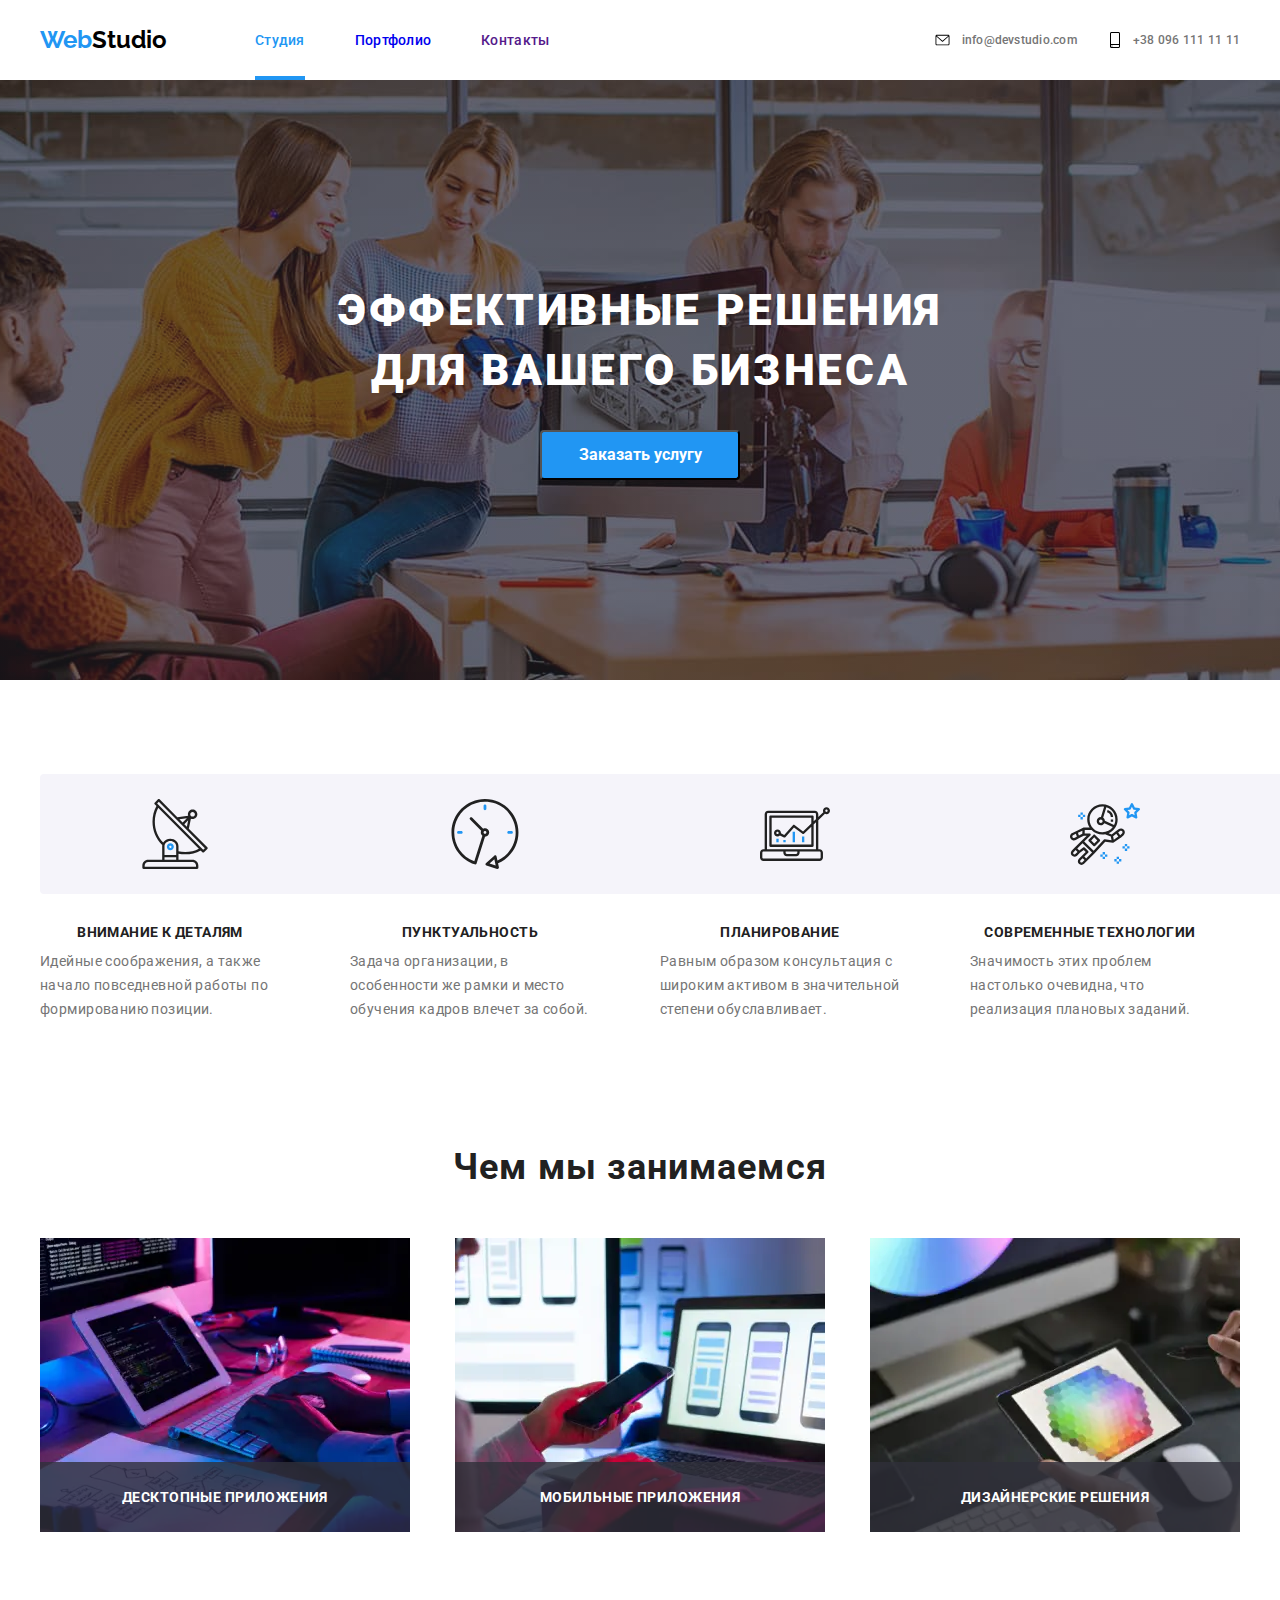
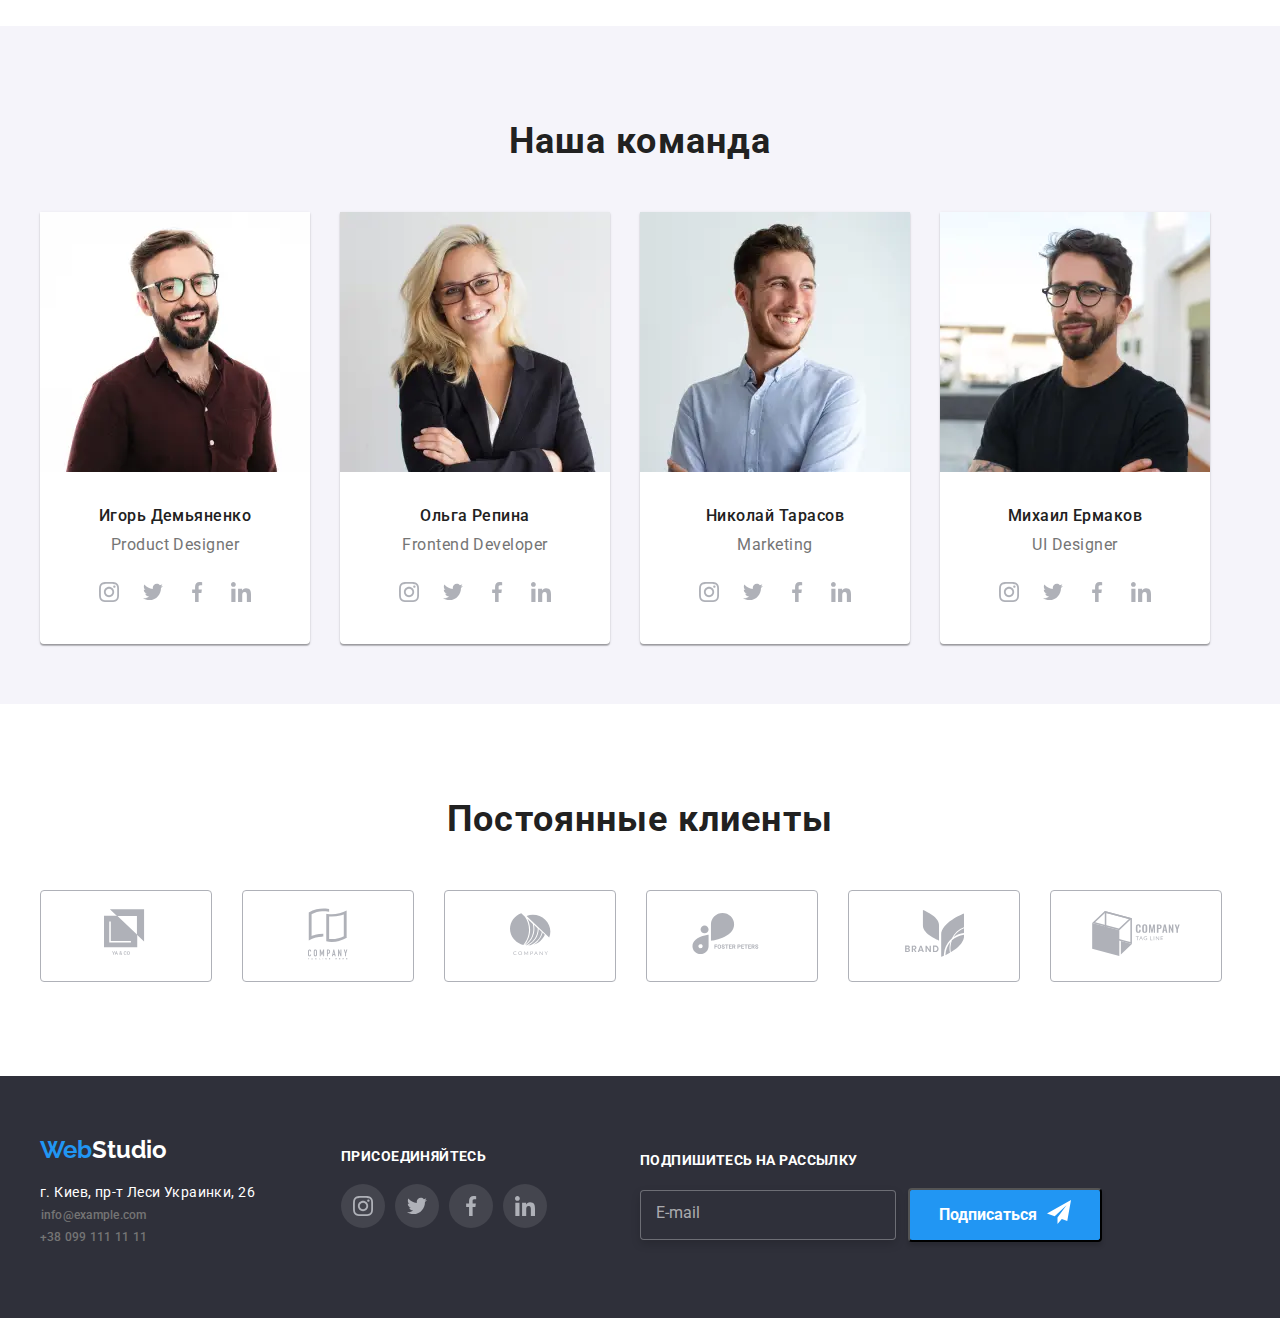
==== commit d781a83f: "Делает модалку" ====
--- a/index.html
+++ b/index.html
@@ -83,9 +83,42 @@
         <section class="we_made container">  
                 <h2 class="we_made-title">Чем мы занимаемся</h2>
                 <ul class="we_made_job-list">
-                    <li><img class="we-made-foto" src="Images/img.jpg" alt="Ноутбук на столе." width="370" height="290"><p class="we-made-item">Десктопные приложения</p></li>
-                    <li><img class="we-made-foto" src="Images/img(1).jpg" alt="Телефон." width="370" height="290"><p class="we-made-item">Мобильные приложения</p></li>
-                    <li><img class="we-made-foto" src="Images/img(2).jpg" alt="Планшет." width="370" height="290"><p class="we-made-item">Дизайнерские решения</p></li>
+                    <li>
+                        <picture>
+                            <source
+                                srcset="./Images/Wemade/desk-webp/img1.webp 1x, ./Images/Wemade/desk-webp/img2.webp 2x"
+                                media="(min-width:1200px)" type="image/webp">
+                            <source
+                                srcset="./Images/Wemade/desk-jpg/img1.jpg 1x, ./Images/Wemade/desk-jpg/img2.jpg 2x"
+                                media="(min-width:1200px)" >   
+                            <img class="we-made-foto" src="Images/img.jpg" alt="Ноутбук на столе.">
+                        </picture>
+                        <p class="we-made-item">Десктопные приложения</p>
+                    </li>
+                    <li>
+                        <picture>
+                            <source
+                                srcset="./Images/Wemade/desk-webp/img3.webp 1x, ./Images/Wemade/desk-webp/img4.webp 2x"
+                                media="(min-width:1200px)" type="image/webp">
+                            <source
+                                srcset="./Images/Wemade/desk-jpg/img3.jpg 1x, ./Images/Wemade/desk-jpg/img4.jpg 2x"
+                                media="(min-width:1200px)" >   
+                            <img class="we-made-foto" src="Images/img(1).jpg" alt="Телефон.">
+                        </picture>
+                        <p class="we-made-item">Мобильные приложения</p>
+                    </li>
+                    <li>
+                        <picture>
+                            <source
+                                srcset="./Images/Wemade/desk-webp/img5.webp 1x, ./Images/Wemade/desk-webp/img6.webp 2x"
+                                media="(min-width:1200px)" type="image/webp">
+                            <source
+                                srcset="./Images/Wemade/desk-jpg/img5.jpg 1x, ./Images/Wemade/desk-jpg/img6.jpg 2x"
+                                media="(min-width:1200px)" >   
+                            <img class="we-made-foto" src="Images/img(2).jpg" alt="Планшет.">
+                        </picture>
+                        <p class="we-made-item">Дизайнерские решения</p>
+                    </li>
                 </ul>
         </section>
         <!-- Наша команда -->
@@ -93,7 +126,28 @@
             <div class="container-our_team container">
                 <h2 class="our_team-tilte">Наша команда</h2>
                 <ul class="our-team-list">
-                    <li class="our_team-item"><img class="img-team-item" src="Images/img(3).jpg" alt="Игорь Демьяненко" >
+                    <li class="our_team-item">
+                        <picture>
+                            <source
+                                srcset="./Images/Team/desk-webp/img1.webp 1x, ./Images/Team/desk-webp/img2.webp 2x"
+                                media="(min-width:1200px)" type="image/webp">
+                            <source
+                                srcset="./Images/Team/desk-jpg/img3.jpg 1x, ./Images/Team/desk-webp/img2.jpg 2x"
+                                media="(min-width:1200px)">
+                            <source
+                                srcset="./Images/Team/tab-webp/img1.webp 1x, ./Images/Team/tab-webp/img2.webp 2x"
+                                media="(min-width:768px)" type="image/webp">
+                            <source
+                                srcset="./Images/Team/tab-jpg/img1.jpg 1x, ./Images/Team/tab-jpg/img2.jpg 2x"
+                                media="(min-width:768px)">
+                            <source
+                                srcset="./Images/Team/mob-webp/img1.webp 1x, ./Images/Team/mob-webp/img2.webp 2x"
+                                media="(min-width:320px)" type="image/webp">
+                            <source
+                                srcset="./Images/Team/mob-jpg/img1.jpg 1x, ./Images/Team/mob-jpg/img2.jpg 2x"
+                                media="(min-width:320px)">
+                            <img class="img-team-item" src="Images/img(3).jpg" alt="Игорь Демьяненко" >
+                        </picture>
                         <div class="name"><h3 class="our_team-item-title">Игорь Демьяненко</h3></div>
                         <div class="position"><p lang="en" class="our_team-item-position">Product Designer</p>
                             <ul class="social-list">
@@ -104,7 +158,29 @@
                             </ul>
                         </div>
                     </li>
-                    <li class="our_team-item"><img class="img-team-item" src="Images/img(4).jpg" alt="Ольга Репина" >
+                    <li class="our_team-item">
+                        <picture>
+                            <source
+                                srcset="./Images/Team/desk-webp/img3.webp 1x, ./Images/Team/desk-webp/img4.webp 2x"
+                                media="(min-width:1200px)" type="image/webp">
+                            <source
+                                srcset="./Images/Team/desk-jpg/img3.jpg 1x, ./Images/Team/desk-webp/img4.jpg 2x"
+                                media="(min-width:1200px)">
+                            <source
+                                srcset="./Images/Team/tab-webp/img3.webp 1x, ./Images/Team/tab-webp/img4.webp 2x"
+                                media="(min-width:768px)" type="image/webp">
+                            <source
+                                srcset="./Images/Team/tab-jpg/img3.jpg 1x, ./Images/Team/tab-jpg/img4.jpg 2x"
+                                media="(min-width:768px)">
+                            <source
+                                srcset="./Images/Team/mob-webp/img3.webp 1x, ./Images/Team/mob-webp/img4.webp 2x"
+                                media="(min-width:320px)" type="image/webp">
+                            <source
+                                srcset="./Images/Team/mob-jpg/img3.jpg 1x, ./Images/Team/mob-jpg/img4.jpg 2x"
+                                media="(min-width:320px)">
+                            <img class="img-team-item" src="Images/img(4).jpg" alt="Ольга Репина" >
+                        </picture>
+                        
                         <div class="name"><h3 class="our_team-item-title">Ольга Репина</h3></div>
                         <div class="position"><p lang="en" class="our_team-item-position">Frontend Developer</p>
                             <ul class="social-list">
@@ -115,7 +191,29 @@
                             </ul>
                         </div>
                     </li>
-                    <li class="our_team-item"><img class="img-team-item" src="Images/img(5).jpg" alt="Николай Тарасов">
+                    <li class="our_team-item">
+                        <picture>
+                            <source
+                                srcset="./Images/Team/desk-webp/img5.webp 1x, ./Images/Team/desk-webp/img6.webp 2x"
+                                media="(min-width:1200px)" type="image/webp">
+                            <source
+                                srcset="./Images/Team/desk-jpg/img5.jpg 1x, ./Images/Team/desk-webp/img6.jpg 2x"
+                                media="(min-width:1200px)">
+                            <source
+                                srcset="./Images/Team/tab-webp/img5.webp 1x, ./Images/Team/tab-webp/img6.webp 2x"
+                                media="(min-width:768px)" type="image/webp">
+                            <source
+                                srcset="./Images/Team/tab-jpg/img5.jpg 1x, ./Images/Team/tab-jpg/img6.jpg 2x"
+                                media="(min-width:768px)">
+                            <source
+                                srcset="./Images/Team/mob-webp/img5.webp 1x, ./Images/Team/mob-webp/img6.webp 2x"
+                                media="(min-width:320px)" type="image/webp">
+                            <source
+                                srcset="./Images/Team/mob-jpg/img5.jpg 1x, ./Images/Team/mob-jpg/img6.jpg 2x"
+                                media="(min-width:320px)">
+                            <img class="img-team-item" src="Images/img(5).jpg" alt="Николай Тарасов">
+                        </picture>
+                        
                         <div class="name"><h3 class="our_team-item-title">Николай Тарасов</h3></div>
                         <div class="position"><p lang="en" class="our_team-item-position">Marketing</p>
                             <ul class="social-list">
@@ -126,7 +224,29 @@
                             </ul>
                         </div>
                     </li>
-                    <li class="our_team-item"><img class="img-team-item" src="Images/img(6).jpg" alt="Михаил Ермаков">
+                    <li class="our_team-item">
+                        <picture>
+                            <source
+                                srcset="./Images/Team/desk-webp/img7.webp 1x, ./Images/Team/desk-webp/img8.webp 2x"
+                                media="(min-width:1200px)" type="image/webp">
+                            <source
+                                srcset="./Images/Team/desk-jpg/img7.jpg 1x, ./Images/Team/desk-webp/img8.jpg 2x"
+                                media="(min-width:1200px)">
+                            <source
+                                srcset="./Images/Team/tab-webp/img7.webp 1x, ./Images/Team/tab-webp/img8.webp 2x"
+                                media="(min-width:768px)" type="image/webp">
+                            <source
+                                srcset="./Images/Team/tab-jpg/img7.jpg 1x, ./Images/Team/tab-jpg/img8.jpg 2x"
+                                media="(min-width:768px)">
+                            <source
+                                srcset="./Images/Team/mob-webp/img7.webp 1x, ./Images/Team/mob-webp/img8.webp 2x"
+                                media="(min-width:320px)" type="image/webp">
+                            <source
+                                srcset="./Images/Team/mob-jpg/img7.jpg 1x, ./Images/Team/mob-jpg/img8.jpg 2x"
+                                media="(min-width:320px)">
+                            <img class="img-team-item" src="Images/img(6).jpg" alt="Михаил Ермаков">
+                        </picture>
+                        
                         <div class="name"><h3 class="our_team-item-title">Михаил Ермаков</h3></div>
                         <div class="position"><p lang="en" class="our_team-item-position">UI Designer</p>
                             <ul class="social-list">
@@ -174,12 +294,10 @@
                 <div class="container-join">
                     <p class="join">присоединяйтесь</p>
                     <ul class="social-list">
-                        
                             <li class="social-list-item social-list-footer"><a class="social-link social-link-footer" href="#"><svg class="social-icon"><use href="./symbol-defs.svg#icon-instagram-2-1"></use></svg></a></li>
                             <li class="social-list-item social-list-footer"><a class="social-link social-link-footer" href="#"><svg class="social-icon"><use href="./symbol-defs.svg#icon-twitter-1-1"></use></svg></a></li>
                             <li class="social-list-item social-list-footer"><a class="social-link social-link-footer" href="#"><svg class="social-icon"><use href="./symbol-defs.svg#icon-facebook-1-1"></use></svg></a></li>
                             <li class="social-list-item social-list-footer"><a class="social-link social-link-footer" href="#"><svg class="social-icon"><use href="./symbol-defs.svg#icon-linkedin-1-1"></use></svg></a></li>
-                        
                     </ul>
                 </div>
             </div> 
@@ -199,7 +317,7 @@
         </div>    
     </footer>  
 
-    <div class="backdrop is-hidden" data-menu-button>
+    <div class="backdrop is-hidden" data-modal>
         <div class="modal">
             <button class="modal-btn-close" type="button" data-modal-close>
                 <svg class="modal-close-icon">
@@ -232,7 +350,7 @@
                         Комментарий
                         <textarea class="modal-form-textarea" name="comment" placeholder="Введите текст"></textarea></label>
                     </div>
-                
+                </div>
                     <div class="modal-policy">
                         <label class="modal-policy-label" >
                             <input class="checkbox" name="policy" type="checkbox" />
@@ -241,7 +359,7 @@
                         </label>
                     </div>
                     <div class="container-modal-btn"><button class="modal-form-btn" type="submit">Отправить</button></div>
-                </div>
+                
             </form>
             
         </div>
--- a/css/main.min.css
+++ b/css/main.min.css
@@ -1,2 +1,2 @@
-.container{width:100%;padding:0 15px}@media screen and (min-width: 480px){.container{max-width:480px;margin:0 auto}}@media screen and (min-width: 768px){.container{max-width:768px;padding:0 15px}}@media screen and (min-width: 1200px){.container{max-width:1200px;padding:0 15px}}h1,h2,h3,h4,h5,h6{margin:0}ul,ol{margin:0;padding:0}p{margin:0}body{margin:0}.container-nav-logo{font-size:24px;font-weight:700;line-height:1.167;font-family:Raleway,sans-serif;text-decoration:none;-webkit-animation-duration:1000ms;animation-duration:1000ms}.logo-first{color:#2196F3}.close-btn-icon,.menu-btn-icon{fill:#000000;-webkit-transition:250ms cubic-bezier(0.4, 0, 0.2, 1);transition:250ms cubic-bezier(0.4, 0, 0.2, 1)}.close-menu-btn:hover .close-btn-icon,.close-menu-btn:focus .close-btn-icon,.close-menu-btn:hover .menu-btn-icon,.close-menu-btn:focus .menu-btn-icon{fill:#2196F3}.close-menu-btn{background-color:transparent;border:none}.close-menu-icon{width:40px;height:40px;fill:#000000}.close-menu-btn .close-btn-icon{display:none}.close-menu-btn.is-open .close-btn-icon{display:block}.close-menu-btn.is-open .menu-btn-icon{display:none}.logo-second{color:#000000}.header{padding-bottom:25px;padding-top:24px}.nav{position:relative;display:-webkit-box;display:-ms-flexbox;display:flex;-webkit-box-align:center;-ms-flex-align:center;align-items:center;-webkit-box-pack:justify;-ms-flex-pack:justify;justify-content:space-between}.additional-menu{opacity:0;position:absolute;z-index:100;width:100%;height:393px;top:100%;left:0;-webkit-transform:translateY(24px);transform:translateY(24px);background-color:white;display:-webkit-box;display:-ms-flexbox;display:flex;-webkit-box-orient:vertical;-webkit-box-direction:normal;-ms-flex-direction:column;flex-direction:column;-webkit-box-align:center;-ms-flex-align:center;align-items:center}.additional-menu.is-open{opacity:1}.nav-list{font-family:Roboto;font-style:normal;font-weight:500;font-size:18px;line-height:1.167;letter-spacing:0.02em;color:#212121}a{text-decoration:none}ul{list-style-type:none}.nav-list-studio{position:relative}.nav-list-portfolio{position:relative}.container-nav-nav-list{padding-top:60px;margin-bottom:60px;display:-webkit-box;display:-ms-flexbox;display:flex;-webkit-box-orient:vertical;-webkit-box-direction:normal;-ms-flex-direction:column;flex-direction:column;-webkit-box-align:center;-ms-flex-align:center;align-items:center}.nav-list:not(:last-child){margin-bottom:40px}.mail,.tel{font-family:Roboto;font-style:normal;font-weight:500;font-size:18px;line-height:1.167;letter-spacing:0.02em;color:#757575;display:-webkit-box;display:-ms-flexbox;display:flex;-webkit-box-align:center;-ms-flex-align:center;align-items:center}.mail{margin-bottom:16px}.icon-envelope{width:19px;height:14px;margin-right:10px}.icon-smartphone{width:16px;height:20px;margin-right:10px}.container-contacts{display:-webkit-box;display:-ms-flexbox;display:flex;-webkit-box-orient:vertical;-webkit-box-direction:normal;-ms-flex-direction:column;flex-direction:column}.contacts-smartphone,.contacts-envelope{display:-webkit-box;display:-ms-flexbox;display:flex;-webkit-box-orient:horizontal;-webkit-box-direction:normal;-ms-flex-direction:row;flex-direction:row;-webkit-box-align:center;-ms-flex-align:center;align-items:center;padding:0;margin:0}.mail,.tel{display:-webkit-box;display:-ms-flexbox;display:flex;-webkit-box-align:center;-ms-flex-align:center;align-items:center}.mail:hover,.mail:focus,.tel:hover,.tel:focus{color:#2196F3}.nav-list-studio:hover,.nav-list-studio:focus,.nav-list-portfolio:hover,.nav-list-portfolio:focus,.nav-list-contacts:hover,.nav-list-contacts:focus{color:#2196F3}.icon-envelope:hover,.icon-envelope:focus,.icon-smartphone:hover,.icon-smartphone:focus{fill:#2196F3}.mail:focus .icon-envelope,.mail:hover .icon-envelope,.tel:hover .icon-smartphone,.tel:focus .icon-smartphone{fill:#2196F3}.current-studio{color:#2196F3}.current-studio::after{content:'';display:block;width:100%;height:4px;background-color:#2196F3;position:absolute;top:30px}.current-portfolio{color:#2196F3}.current-portfolio::after{content:'';width:100%;display:block;height:4px;background-color:#2196F3;position:absolute;top:30px}.nav-list-studio,.nav-list-portfolio,.nav-list-contacts,.mail,.tel{-webkit-transition:250ms cubic-bezier(0.4, 0, 0.2, 1);transition:250ms cubic-bezier(0.4, 0, 0.2, 1);display:block}@media screen and (min-width: 768px){.additional-menu{opacity:1;position:static;-webkit-transform:translateY(0);transform:translateY(0);height:-webkit-max-content;height:-moz-max-content;height:max-content;display:-webkit-box;display:-ms-flexbox;display:flex;-webkit-box-orient:horizontal;-webkit-box-direction:normal;-ms-flex-direction:row;flex-direction:row;-webkit-box-align:center;-ms-flex-align:center;align-items:center;-webkit-box-pack:justify;-ms-flex-pack:justify;justify-content:space-between}.container-nav-nav-list{-webkit-box-orient:horizontal;-webkit-box-direction:normal;-ms-flex-direction:row;flex-direction:row;-webkit-box-align:center;-ms-flex-align:center;align-items:center;-webkit-box-pack:center;-ms-flex-pack:center;justify-content:center;margin:0;padding:0}.nav-list:not(:last-child){margin:0;margin-right:50px}.close-menu-btn{display:none}.nav{position:static;display:-webkit-box;display:-ms-flexbox;display:flex;-webkit-box-align:center;-ms-flex-align:center;align-items:center}.head-logo{margin-right:88px}.header{padding:26px 0;display:-webkit-box;display:-ms-flexbox;display:flex;-webkit-box-align:center;-ms-flex-align:center;align-items:center}.nav-list{font-family:Roboto;font-style:normal;font-weight:500;font-size:14px;line-height:1.143;letter-spacing:0.02em;color:#212121}.mail,.tel{font-family:Roboto;font-style:normal;font-weight:500;font-size:12px;line-height:1.167;letter-spacing:0.02em;color:#757575;display:-webkit-box;display:-ms-flexbox;display:flex;-webkit-box-align:center;-ms-flex-align:center;align-items:center}.current-studio::after{content:' ';top:55px}.current-portfolio::after{content:' ';top:55px}}@media screen and (min-width: 1200px){.container-contacts{-webkit-box-orient:horizontal;-webkit-box-direction:normal;-ms-flex-direction:row;flex-direction:row;-webkit-box-align:center;-ms-flex-align:center;align-items:center}.mail{margin:0;margin-right:30px;display:-webkit-box;display:-ms-flexbox;display:flex;-webkit-box-align:center;-ms-flex-align:center;align-items:center}.tel{display:-webkit-box;display:-ms-flexbox;display:flex;-webkit-box-align:center;-ms-flex-align:center;align-items:center}.contacts-smartphone,.contacts-envelope{-webkit-box-align:center;-ms-flex-align:center;align-items:center}.current-studio::after{content:' ';top:44px}.current-portfolio::after{content:' ';top:44px}}.hero{display:-webkit-box;display:-ms-flexbox;display:flex;-webkit-box-orient:vertical;-webkit-box-direction:normal;-ms-flex-direction:column;flex-direction:column;-webkit-box-align:center;-ms-flex-align:center;align-items:center;padding:200px 0;background-color:#2F303A;background-image:-webkit-gradient(linear, left top, left bottom, from(rgba(47,48,58,0.4)), to(rgba(47,48,58,0.4))),url(../Images/img7.jpg);background-image:linear-gradient(rgba(47,48,58,0.4), rgba(47,48,58,0.4)),url(../Images/img7.jpg);background-repeat:no-repeat;background-size:cover}.hero-title{font-family:Roboto,sans-serif;font-weight:900;font-size:44px;line-height:1,364;letter-spacing:0.06em;text-transform:uppercase;text-align:center;margin-bottom:30px;color:#FFFFFF}.hero-btn{font-family:Roboto,sans-serif;font-style:normal;font-weight:bold;font-size:16px;line-height:1.875;text-align:center;min-width:200px;min-height:50px;background-color:#2196F3;border-radius:4px;color:#FFFFFF}.advantages-section-list{padding-top:60px;padding-bottom:60px}.advantages:not(:last-child){margin-bottom:30px}.advantages{display:block;width:100%;margin-left:auto;margin-right:auto}.advantages-icon-container{padding-top:25px;padding-bottom:25px;width:100%;background-color:#F5F4FA;border-radius:4px}.advantages-icon-container-icon{display:block;margin-left:auto;margin-right:auto;width:70px;height:70px}.advantages-title{text-align:center;font-family:Roboto,sans-serif;font-style:normal;font-weight:bold;font-size:14px;line-height:1.143;letter-spacing:0.03em;text-transform:uppercase;color:#212121;margin-top:30px}.advantages-discription{font-family:Roboto,sans-serif;font-style:normal;font-weight:normal;font-size:14px;line-height:1.714;letter-spacing:0.03em;color:#757575;margin-top:10px}@media screen and (min-width: 480px){.advantages{width:480px}}@media screen and (min-width: 768px){.advantages-section-list{display:-webkit-box;display:-ms-flexbox;display:flex;-ms-flex-wrap:wrap;flex-wrap:wrap;-webkit-box-pack:center;-ms-flex-pack:center;justify-content:center}.advantages{margin:0;width:354px}.advantages-item{margin:0}.advantages-icon-container{padding-left:142px;padding-right:142px;max-width:354px}.advantages-item:nth-child(2n+1){margin-right:30px}}@media screen and (min-width: 1200px){.advantages-section-list{display:-webkit-box;display:-ms-flexbox;display:flex;-webkit-box-pack:justify;-ms-flex-pack:justify;justify-content:space-between;padding:94px 0}.advantages-item{margin:0}.advantages{width:270px}.advantages-icon-container{padding-left:100px;padding-right:100px;margin:0;width:270px}.advantages-icon-container-icon{margin:0}}.we_made-title{font-family:Roboto,sans-serif;font-weight:700;font-size:36px;line-height:1.167;text-align:center;letter-spacing:0.03em;color:#212121}.we-made-foto{display:block}.we-made-item{position:absolute;display:-webkit-box;display:-ms-flexbox;display:flex;-webkit-box-pack:center;-ms-flex-pack:center;justify-content:center;padding-top:27px;padding-bottom:27px;background:rgba(47,48,58,0.8);width:370px;-webkit-transform:translateY(-100%);transform:translateY(-100%);font-family:Roboto,sans-serif;font-style:normal;font-weight:bold;font-size:14px;line-height:1.143;text-align:center;letter-spacing:0.03em;text-transform:uppercase;color:#FFFFFF}.we_made{padding-bottom:94px}@media screen and (max-width: 1199px){.we_made{display:none}}.we_made_job-list{position:relative;display:-webkit-box;display:-ms-flexbox;display:flex;-webkit-box-pack:justify;-ms-flex-pack:justify;justify-content:space-between;margin-top:50px;padding-bottom:94px}.we_made_job-list:not(:last-child){margin-right:30px}.name{padding-top:30px}.position{margin-top:10px}.our_team-tilte{font-family:Roboto;font-style:normal;font-weight:bold;font-size:28px;line-height:1.18;text-align:center;letter-spacing:0.03em;color:#212121}.our_team-item-title{font-family:Roboto,sans-serif;font-style:normal;font-weight:500;font-size:16px;line-height:1.188;text-align:center;letter-spacing:0.03em;color:#212121}.img-team-item{width:450px;height:460px;-o-object-fit:cover;object-fit:cover}.our_team-item-position{font-family:Roboto,sans-serif;font-style:normal;font-weight:normal;font-size:16px;line-height:1.188;text-align:center;letter-spacing:0.03em;color:#757575;margin-bottom:16px}.our_team-item{border-radius:0 0 4px 4px;-webkit-box-shadow:0px 1px 3px rgba(0,0,0,0.12),0px 1px 1px rgba(0,0,0,0.14),0px 2px 1px rgba(0,0,0,0.2);box-shadow:0px 1px 3px rgba(0,0,0,0.12),0px 1px 1px rgba(0,0,0,0.14),0px 2px 1px rgba(0,0,0,0.2);background-color:#FFFFFF}.our_team{padding-top:60px;padding-bottom:60px;background-color:#F5F4FA}.our-team-list{display:-webkit-box;display:-ms-flexbox;display:flex;-webkit-box-orient:vertical;-webkit-box-direction:normal;-ms-flex-direction:column;flex-direction:column;margin-top:30px;width:-webkit-max-content;width:-moz-max-content;width:max-content}.our_team-item:not(:last-child){margin-bottom:30px}.our_team{background-color:#F5F4FA}.social-list{list-style-type:none}.social-list-item{display:-webkit-box;display:-ms-flexbox;display:flex}.social-link{display:-webkit-box;display:-ms-flexbox;display:flex;-webkit-box-pack:center;-ms-flex-pack:center;justify-content:center;-webkit-box-align:center;-ms-flex-align:center;align-items:center;width:44px;height:44px;border-radius:50%;-webkit-transition:250ms cubic-bezier(0.4, 0, 0.2, 1);transition:250ms cubic-bezier(0.4, 0, 0.2, 1)}.social-link:hover,.social-link:focus{background-color:#2196F3}.social-list{display:-webkit-box;display:-ms-flexbox;display:flex;-webkit-box-pack:center;-ms-flex-pack:center;justify-content:center;padding-bottom:24px}.social-icon{display:inline-block;margin-left:auto;margin-right:auto;margin-top:auto;margin-bottom:auto;width:20px;height:20px;fill:#AFB1B8}.social-link:hover .social-icon,.social-link:focus .social-icon{fill:#FFFFFF}@media screen and (min-width: 768px){.our-team-list{display:-webkit-box;display:-ms-flexbox;display:flex;-webkit-box-orient:horizontal;-webkit-box-direction:normal;-ms-flex-direction:row;flex-direction:row;-ms-flex-wrap:wrap;flex-wrap:wrap}.our_team-item:not(:last-child){margin-bottom:0}.img-team-item{width:354px;height:374px;-o-object-fit:cover;object-fit:cover}.our_team-item:nth-child(odd){margin-right:30px}}.constant-clients{display:block;padding-top:60px;padding-bottom:60px}.constant-clients-title{font-family:Roboto,sans-serif;font-style:normal;font-weight:bold;font-size:28px;line-height:1.179;text-align:center;letter-spacing:0.03em;color:#212121;margin-bottom:30px}.constant-clients-list{display:-webkit-box;display:-ms-flexbox;display:flex;-ms-flex-wrap:wrap;flex-wrap:wrap;list-style-type:none;width:100%}.const-item{display:-webkit-box;display:-ms-flexbox;display:flex}.const-item:hover,.const-item:focus{border-color:#2196F3}.const-item{display:-webkit-box;display:-ms-flexbox;display:flex;-webkit-box-pack:center;-ms-flex-pack:center;justify-content:center;-webkit-box-align:center;-ms-flex-align:center;align-items:center;height:90px;border:1px solid #AFB1B8;border-radius:4px;-ms-flex-preferred-size:calc((100%-60px)/2);flex-basis:calc((100%-60px)/2);margin:15px}.clients-icon{fill:#AFB1B8;-webkit-transition:250ms cubic-bezier(0.4, 0, 0.2, 1);transition:250ms cubic-bezier(0.4, 0, 0.2, 1)}.clients-icon:hover,.clients-icon:focus{fill:#2196F3}.const-item:hover .clients-icon,.const-item:focus .clients-icon{fill:#2196F3}@media screen and (max-width: 767px){.const-item:nth-child(odd){margin-left:0}.const-item:nth-child(even){margin-right:0}.const-item{-ms-flex-preferred-size:210px;flex-basis:210px}.container{width:480px}}@media screen and (min-width: 768px) and (max-width: 1199px){.container{width:768px}.const-item{-ms-flex-preferred-size:226px;flex-basis:226px}.const-item:nth-child(3n+1){margin-left:0}.const-item:nth-child(3n+3){margin-right:0}}@media screen and (min-width: 1200px){.container{width:1200px}.const-item{-ms-flex-preferred-size:170px;flex-basis:170px}.const-item:first-child{margin-left:0}.const-item:last-child{margin-right:0}.constant-clients{padding-top:94px;padding-bottom:94px}.constant-clients-title{margin-bottom:50px}}.footer{background-color:#2F303A;padding:60px 0}.join{font-family:Roboto;font-style:normal;font-weight:bold;font-size:14px;line-height:1.143;letter-spacing:0.03em;text-transform:uppercase;color:#FFFFFF;margin-bottom:20px;display:-webkit-box;display:-ms-flexbox;display:flex;-webkit-box-pack:center;-ms-flex-pack:center;justify-content:center}.footer-all{display:-webkit-box;display:-ms-flexbox;display:flex;-webkit-box-orient:vertical;-webkit-box-direction:normal;-ms-flex-direction:column;flex-direction:column;-webkit-box-align:center;-ms-flex-align:center;align-items:center}.footer-form-title{font-family:Roboto,sans-serif;font-style:normal;font-weight:bold;font-size:14px;line-height:1.143;letter-spacing:0.03em;text-transform:uppercase;margin-bottom:20px;color:#FFFFFF;display:-webkit-box;display:-ms-flexbox;display:flex;-webkit-box-pack:center;-ms-flex-pack:center;justify-content:center}.form-shape{position:relative;margin:0;display:-webkit-box;display:-ms-flexbox;display:flex;-webkit-box-orient:vertical;-webkit-box-direction:normal;-ms-flex-direction:column;flex-direction:column;-webkit-box-align:center;-ms-flex-align:center;align-items:center}.footer-btn-title{font-family:Roboto,sans-serif;font-style:normal;font-weight:bold;font-size:16px;line-height:1.875;color:#FFFFFF}.footer-form-btn{background-color:#2196F3;-webkit-box-shadow:0px 4px 4px rgba(0,0,0,0.15);box-shadow:0px 4px 4px rgba(0,0,0,0.15);border-radius:4px;display:-webkit-box;display:-ms-flexbox;display:flex;-webkit-box-orient:horizontal;-webkit-box-direction:normal;-ms-flex-direction:row;flex-direction:row;padding:10px 29px;-webkit-box-pack:center;-ms-flex-pack:center;justify-content:center}.footer-input-mail{border:1px solid rgba(255,255,255,0.3);-webkit-box-sizing:border-box;box-sizing:border-box;-webkit-filter:drop-shadow(0px 4px 4px rgba(0,0,0,0.15));filter:drop-shadow(0px 4px 4px rgba(0,0,0,0.15));border-radius:4px;max-width:450px;height:50px;background-color:#2F303A;padding-left:75px;color:#ffffff;margin-bottom:20px}.footer-form-name{font-family:Roboto,sans-serif;font-style:normal;font-weight:normal;font-size:16px;line-height:1.25;color:rgba(255,255,255,0.6);position:absolute;top:50%;-webkit-transform:translateY(-230%);transform:translateY(-230%);left:16px}.footer-form-icon{width:24px;height:24px;margin-left:10px}.logo-foot{color:#ffffff}.social-link-footer{background:rgba(255,255,255,0.1)}.social-list-footer:not(:last-child){margin-right:10px}.container-logo{margin-bottom:20px;display:-webkit-box;display:-ms-flexbox;display:flex;-webkit-box-pack:center;-ms-flex-pack:center;justify-content:center}.contacts{display:-webkit-box;display:-ms-flexbox;display:flex;-webkit-box-orient:vertical;-webkit-box-direction:normal;-ms-flex-direction:column;flex-direction:column;-webkit-box-align:center;-ms-flex-align:center;align-items:center}.container-join .container-social-list{padding-left:0}.container-social-list{padding:0;margin-bottom:60px}.adress-sity{font-family:Roboto,sans-serif;font-style:normal;font-weight:normal;font-size:14px;line-height:24px1 0.714;letter-spacing:0.03em;color:#FFFFFF;margin-bottom:8px;display:-webkit-box;display:-ms-flexbox;display:flex;-webkit-box-pack:center;-ms-flex-pack:center;justify-content:center}.mail-footer{display:block;margin-bottom:8px}.tel-footer{margin-bottom:60px}@media screen and (min-width: 768px){.footer-content{display:-webkit-box;display:-ms-flexbox;display:flex;-webkit-box-orient:horizontal;-webkit-box-direction:normal;-ms-flex-direction:row;flex-direction:row;-webkit-box-pack:justify;-ms-flex-pack:justify;justify-content:space-between}.container-adress{margin-right:158px;display:-webkit-box;display:-ms-flexbox;display:flex;-webkit-box-orient:vertical;-webkit-box-direction:normal;-ms-flex-direction:column;flex-direction:column;-webkit-box-align:center;-ms-flex-align:center;align-items:center}.join{margin-top:5px}.foot-logo{margin-right:158px}.mail-footer{margin-right:0}}@media screen and (min-width: 1200px){.footer-all{-webkit-box-orient:horizontal;-webkit-box-direction:normal;-ms-flex-direction:row;flex-direction:row}.container-adress{-webkit-box-pack:start;-ms-flex-pack:start;justify-content:start;margin-right:0}.container-adress{-webkit-box-align:start;-ms-flex-align:start;align-items:flex-start;margin-right:70px;width:231px}.join{margin-top:12px;-webkit-box-pack:start;-ms-flex-pack:start;justify-content:flex-start}.container-join{margin-right:93px}.footer-form-title{-webkit-box-pack:start;-ms-flex-pack:start;justify-content:flex-start}.footer-input-mail{max-width:358px;margin-right:12px;margin-bottom:0}.form-shape{-webkit-box-orient:horizontal;-webkit-box-direction:normal;-ms-flex-direction:row;flex-direction:row;-webkit-box-align:center;-ms-flex-align:center;align-items:center}.footer-form-name{-webkit-transform:translateY(-60%);transform:translateY(-60%)}.tel-footer{margin:0}.container-social-list{margin-bottom:0}}.backdrop{position:fixed;width:100%;height:100%;z-index:100;top:0;left:0;background:rgba(0,0,0,0.2);-webkit-transition:350ms cubic-bezier(0.4, 0, 0.2, 1);transition:350ms cubic-bezier(0.4, 0, 0.2, 1);-webkit-transform:scale(1);transform:scale(1);overflow-y:scroll}.backdrop.is-hidden{opacity:0;pointer-events:none;-webkit-transform:scale(0.8);transform:scale(0.8)}.modal{position:absolute;top:50%;left:50%;-webkit-transform:translate(-50%, -50%);transform:translate(-50%, -50%);width:528px;height:581px;background-color:#ffffff}.modal-btn-close{position:absolute;right:8px;top:8px;width:30px;height:30px;border-radius:50%;border-color:rgba(0,0,0,0.1);background-color:#FFFFFF;display:-webkit-box;display:-ms-flexbox;display:flex;-webkit-box-pack:center;-ms-flex-pack:center;justify-content:center;-webkit-box-align:center;-ms-flex-align:center;align-items:center;padding:0;-webkit-transition:250ms cubic-bezier(0.4, 0, 0.2, 1);transition:250ms cubic-bezier(0.4, 0, 0.2, 1)}.modal-btn-close:hover,.modal-btn-close:focus{fill:var(--accent-color)}.modal-close-icon{display:block}.modal-form{display:block}.container-modal-form{padding-left:40px;padding-right:40px}.form-textarea{margin-bottom:20px}.modal-form-field{margin-top:10px;display:-webkit-box;display:-ms-flexbox;display:flex;-webkit-box-orient:vertical;-webkit-box-direction:normal;-ms-flex-direction:column;flex-direction:column;-webkit-transition:250ms cubic-bezier(0.4, 0, 0.2, 1);transition:250ms cubic-bezier(0.4, 0, 0.2, 1)}.modal-form-input{-webkit-transition:250ms cubic-bezier(0.4, 0, 0.2, 1);transition:250ms cubic-bezier(0.4, 0, 0.2, 1)}.modal-form-field:hover .modal-form-icon-mail,.modal-form-field:focus .modal-form-icon-mail,.modal-form-field:hover .modal-form-icon-tel,.modal-form-field:focus .modal-form-icon-tel,.modal-form-field:hover .modal-form-icon-name,.modal-form-field:focus .modal-form-icon-name{fill:var(--accent-color)}.modal-form-input:focus+.modal-form-icon-name,.modal-form-input:focus+.modal-form-icon-tel,.modal-form-input:focus+.modal-form-icon-mail{fill:var(--accent-color)}.modal-form-input:focus,.modal-form-textarea:focus{outline-color:var(--accent-color)}.modal-form-field:hover .modal-form-input,.modal-form-field:focus .modal-form-input{border-color:var(--accent-color)}.modal-form-field:focus{fill:var(--accent-color)}.modal-form-label{margin-bottom:4px}.modal-form-field input{width:100%;border:1px solid rgba(33,33,33,0.2);-webkit-box-sizing:border-box;box-sizing:border-box;border-radius:4px;min-height:40px;padding-left:38px}.modal-form-field textarea{width:100%;border:1px solid rgba(33,33,33,0.2);-webkit-box-sizing:border-box;box-sizing:border-box;border-radius:4px;min-height:120px;padding:12px}.modal-form-field textarea::-webkit-input-placeholder{font-family:var(--roboto-font);font-style:normal;font-weight:normal;font-size:12px;line-height:1.167;letter-spacing:0.01em;color:rgba(117,117,117,0.5);padding-left:4px}.modal-form-field textarea:-ms-input-placeholder{font-family:var(--roboto-font);font-style:normal;font-weight:normal;font-size:12px;line-height:1.167;letter-spacing:0.01em;color:rgba(117,117,117,0.5);padding-left:4px}.modal-form-field textarea::-ms-input-placeholder{font-family:var(--roboto-font);font-style:normal;font-weight:normal;font-size:12px;line-height:1.167;letter-spacing:0.01em;color:rgba(117,117,117,0.5);padding-left:4px}.modal-form-field textarea::placeholder{font-family:var(--roboto-font);font-style:normal;font-weight:normal;font-size:12px;line-height:1.167;letter-spacing:0.01em;color:rgba(117,117,117,0.5);padding-left:4px}.modal-policy{display:-webkit-box;display:-ms-flexbox;display:flex;-webkit-box-align:center;-ms-flex-align:center;align-items:center;padding-left:12px;margin-bottom:30px}.container-modal-btn{padding-left:124px}.modal-form-field{position:relative}.modal-form-icon-name,.modal-form-icon-tel,.modal-form-icon-mail{position:absolute;top:0;left:0;width:18px;height:18px;-webkit-transform:translateY(24px);transform:translateY(24px);left:12px}.modal-form-btn{font-family:var(--accent-color);font-style:normal;font-weight:bold;font-size:16px;line-height:1.875;background-color:#2196F3;border-color:#2196F3;color:#FFFFFF;padding:10px 55px;-webkit-box-shadow:0px 4px 4px rgba(0,0,0,0.15);box-shadow:0px 4px 4px rgba(0,0,0,0.15);border-radius:4px}.modal-policy-link{color:#2196F3;margin-left:3px}.modal-policy label{font-family:var(--roboto-font);font-style:normal;font-weight:normal;font-size:14px;line-height:1.714;letter-spacing:0.03em;color:#757575}.modal-form-field label{font-family:var(--roboto-font);font-style:normal;font-weight:normal;font-size:12px;line-height:1.167;letter-spacing:0.01em;color:#757575}.checkbox{-webkit-appearance:none;-moz-appearance:none;appearance:none}.checkbox-icon{display:block;width:16px;height:15px;border-radius:2px;border:2px solid #212121;margin-right:7px}.checkbox:checked+.checkbox-icon{border-color:transparent;background-image:url(../Images/icon_check.svg);background-size:cover;background-origin:border-box}.modal-policy-label{display:-webkit-box;display:-ms-flexbox;display:flex;-webkit-box-align:center;-ms-flex-align:center;align-items:center}.modal-title{font-family:var(--roboto-font);font-style:normal;font-weight:bold;font-size:20px;line-height:1.15;text-align:center;letter-spacing:0.03em;color:#212121;padding-top:40px;padding-left:40px;padding-right:40px;margin-bottom:12px}.modal-btn-close .modal-close-icon{width:18px;height:18px}
+.container{width:100%;padding:0 15px}@media screen and (min-width: 480px){.container{max-width:480px;margin:0 auto}}@media screen and (min-width: 768px){.container{max-width:768px;padding:0 15px}}@media screen and (min-width: 1200px){.container{max-width:1200px;padding:0 15px}}h1,h2,h3,h4,h5,h6{margin:0}ul,ol{margin:0;padding:0}p{margin:0}body{margin:0}.container-nav-logo{font-size:24px;font-weight:700;line-height:1.167;font-family:Raleway,sans-serif;text-decoration:none;-webkit-animation-duration:1000ms;animation-duration:1000ms}.logo-first{color:#2196F3}.close-btn-icon,.menu-btn-icon{fill:#000000;-webkit-transition:250ms cubic-bezier(0.4, 0, 0.2, 1);transition:250ms cubic-bezier(0.4, 0, 0.2, 1)}.close-menu-btn:hover .close-btn-icon,.close-menu-btn:focus .close-btn-icon,.close-menu-btn:hover .menu-btn-icon,.close-menu-btn:focus .menu-btn-icon{fill:#2196F3}.close-menu-btn{background-color:transparent;border:none}.close-menu-icon{width:40px;height:40px;fill:#000000}.close-menu-btn .close-btn-icon{display:none}.close-menu-btn.is-open .close-btn-icon{display:block}.close-menu-btn.is-open .menu-btn-icon{display:none}.logo-second{color:#000000}.header{padding-bottom:25px;padding-top:24px}.nav{position:relative;display:-webkit-box;display:-ms-flexbox;display:flex;-webkit-box-align:center;-ms-flex-align:center;align-items:center;-webkit-box-pack:justify;-ms-flex-pack:justify;justify-content:space-between}.additional-menu{opacity:0;position:absolute;z-index:100;width:100%;height:393px;top:100%;left:0;-webkit-transform:translateY(24px);transform:translateY(24px);background-color:white;display:-webkit-box;display:-ms-flexbox;display:flex;-webkit-box-orient:vertical;-webkit-box-direction:normal;-ms-flex-direction:column;flex-direction:column;-webkit-box-align:center;-ms-flex-align:center;align-items:center}.additional-menu.is-open{opacity:1}.nav-list{font-family:Roboto;font-style:normal;font-weight:500;font-size:18px;line-height:1.167;letter-spacing:0.02em;color:#212121}a{text-decoration:none}ul{list-style-type:none}.nav-list-studio{position:relative}.nav-list-portfolio{position:relative}.container-nav-nav-list{padding-top:60px;margin-bottom:60px;display:-webkit-box;display:-ms-flexbox;display:flex;-webkit-box-orient:vertical;-webkit-box-direction:normal;-ms-flex-direction:column;flex-direction:column;-webkit-box-align:center;-ms-flex-align:center;align-items:center}.nav-list:not(:last-child){margin-bottom:40px}.mail,.tel{font-family:Roboto;font-style:normal;font-weight:500;font-size:18px;line-height:1.167;letter-spacing:0.02em;color:#757575;display:-webkit-box;display:-ms-flexbox;display:flex;-webkit-box-align:center;-ms-flex-align:center;align-items:center}.mail{margin-bottom:16px}.icon-envelope{width:19px;height:14px;margin-right:10px}.icon-smartphone{width:16px;height:20px;margin-right:10px}.container-contacts{display:-webkit-box;display:-ms-flexbox;display:flex;-webkit-box-orient:vertical;-webkit-box-direction:normal;-ms-flex-direction:column;flex-direction:column}.contacts-smartphone,.contacts-envelope{display:-webkit-box;display:-ms-flexbox;display:flex;-webkit-box-orient:horizontal;-webkit-box-direction:normal;-ms-flex-direction:row;flex-direction:row;-webkit-box-align:center;-ms-flex-align:center;align-items:center;padding:0;margin:0}.mail,.tel{display:-webkit-box;display:-ms-flexbox;display:flex;-webkit-box-align:center;-ms-flex-align:center;align-items:center}.mail:hover,.mail:focus,.tel:hover,.tel:focus{color:#2196F3}.nav-list-studio:hover,.nav-list-studio:focus,.nav-list-portfolio:hover,.nav-list-portfolio:focus,.nav-list-contacts:hover,.nav-list-contacts:focus{color:#2196F3}.icon-envelope:hover,.icon-envelope:focus,.icon-smartphone:hover,.icon-smartphone:focus{fill:#2196F3}.mail:focus .icon-envelope,.mail:hover .icon-envelope,.tel:hover .icon-smartphone,.tel:focus .icon-smartphone{fill:#2196F3}.current-studio{color:#2196F3}.current-studio::after{content:'';display:block;width:100%;height:4px;background-color:#2196F3;position:absolute;top:30px}.current-portfolio{color:#2196F3}.current-portfolio::after{content:'';width:100%;display:block;height:4px;background-color:#2196F3;position:absolute;top:30px}.nav-list-studio,.nav-list-portfolio,.nav-list-contacts,.mail,.tel{-webkit-transition:250ms cubic-bezier(0.4, 0, 0.2, 1);transition:250ms cubic-bezier(0.4, 0, 0.2, 1);display:block}@media screen and (min-width: 768px){.additional-menu{opacity:1;position:static;-webkit-transform:translateY(0);transform:translateY(0);height:-webkit-max-content;height:-moz-max-content;height:max-content;display:-webkit-box;display:-ms-flexbox;display:flex;-webkit-box-orient:horizontal;-webkit-box-direction:normal;-ms-flex-direction:row;flex-direction:row;-webkit-box-align:center;-ms-flex-align:center;align-items:center;-webkit-box-pack:justify;-ms-flex-pack:justify;justify-content:space-between}.container-nav-nav-list{-webkit-box-orient:horizontal;-webkit-box-direction:normal;-ms-flex-direction:row;flex-direction:row;-webkit-box-align:center;-ms-flex-align:center;align-items:center;-webkit-box-pack:center;-ms-flex-pack:center;justify-content:center;margin:0;padding:0}.nav-list:not(:last-child){margin:0;margin-right:50px}.close-menu-btn{display:none}.nav{position:static;display:-webkit-box;display:-ms-flexbox;display:flex;-webkit-box-align:center;-ms-flex-align:center;align-items:center}.head-logo{margin-right:88px}.header{padding:26px 0;display:-webkit-box;display:-ms-flexbox;display:flex;-webkit-box-align:center;-ms-flex-align:center;align-items:center}.nav-list{font-family:Roboto;font-style:normal;font-weight:500;font-size:14px;line-height:1.143;letter-spacing:0.02em;color:#212121}.mail,.tel{font-family:Roboto;font-style:normal;font-weight:500;font-size:12px;line-height:1.167;letter-spacing:0.02em;color:#757575;display:-webkit-box;display:-ms-flexbox;display:flex;-webkit-box-align:center;-ms-flex-align:center;align-items:center}.current-studio::after{content:' ';top:55px}.current-portfolio::after{content:' ';top:55px}}@media screen and (min-width: 1200px){.container-contacts{-webkit-box-orient:horizontal;-webkit-box-direction:normal;-ms-flex-direction:row;flex-direction:row;-webkit-box-align:center;-ms-flex-align:center;align-items:center}.mail{margin:0;margin-right:30px;display:-webkit-box;display:-ms-flexbox;display:flex;-webkit-box-align:center;-ms-flex-align:center;align-items:center}.tel{display:-webkit-box;display:-ms-flexbox;display:flex;-webkit-box-align:center;-ms-flex-align:center;align-items:center}.contacts-smartphone,.contacts-envelope{-webkit-box-align:center;-ms-flex-align:center;align-items:center}.current-studio::after{content:' ';top:44px}.current-portfolio::after{content:' ';top:44px}}.hero{background-image:-webkit-gradient(linear, left top, left bottom, from(rgba(47,48,58,0.4)), to(rgba(47,48,58,0.4))),url("../../Images/Hero/bgmb.jpg");background-image:linear-gradient(rgba(47,48,58,0.4), rgba(47,48,58,0.4)),url("../../Images/Hero/bgmb.jpg");background-repeat:no-repeat;padding:118px 0;display:-webkit-box;display:-ms-flexbox;display:flex;-webkit-box-orient:vertical;-webkit-box-direction:normal;-ms-flex-direction:column;flex-direction:column;-webkit-box-align:center;-ms-flex-align:center;align-items:center;background-size:480px 400px;background-position:center}@media screen and (min-device-pixel-ratio: 2) and (min-width: 320px), screen and (-webkit-min-device-pixel-ratio: 2) and (min-width: 320px), screen and (min-resolution: 192dpi) and (min-width: 320px), screen and (min-resolution: 2dppx) and (min-width: 320px){.hero{background-image:-webkit-gradient(linear, left top, left bottom, from(rgba(47,48,58,0.4)), to(rgba(47,48,58,0.4))),url("../../Images/Hero/bgmb2.jpg");background-image:linear-gradient(rgba(47,48,58,0.4), rgba(47,48,58,0.4)),url("../../Images/Hero/bgmb2.jpg")}}.hero-title{font-family:Roboto;font-style:normal;font-weight:900;font-size:26px;line-height:1.615;margin-bottom:30px;text-align:center;letter-spacing:0.06em;text-transform:uppercase;color:#FFFFFF}.hero-btn{font-family:Roboto,sans-serif;font-style:normal;font-weight:bold;font-size:16px;line-height:1.875;text-align:center;min-width:200px;min-height:50px;background-color:#2196F3;border-radius:4px;color:#FFFFFF}@media screen and (min-width: 768px){.hero{background-image:-webkit-gradient(linear, left top, left bottom, from(rgba(47,48,58,0.4)), to(rgba(47,48,58,0.4))),url("../../Images/Hero/bgtab.jpg");background-image:linear-gradient(rgba(47,48,58,0.4), rgba(47,48,58,0.4)),url("../../Images/Hero/bgtab.jpg");background-repeat:no-repeat;padding:118px 0;display:-webkit-box;display:-ms-flexbox;display:flex;-webkit-box-orient:vertical;-webkit-box-direction:normal;-ms-flex-direction:column;flex-direction:column;-webkit-box-align:center;-ms-flex-align:center;align-items:center;background-size:768px 400px}}@media screen and (min-width: 768px) and (min-device-pixel-ratio: 2), screen and (min-width: 768px) and (-webkit-min-device-pixel-ratio: 2), screen and (min-width: 768px) and (min-resolution: 192dpi), screen and (min-width: 768px) and (min-resolution: 2dppx){.hero{background-image:-webkit-gradient(linear, left top, left bottom, from(rgba(47,48,58,0.4)), to(rgba(47,48,58,0.4))),url("../../Images/Hero/bgtab2.jpg");background-image:linear-gradient(rgba(47,48,58,0.4), rgba(47,48,58,0.4)),url("../../Images/Hero/bgtab2.jpg")}}@media screen and (min-width: 1200px){.hero-title{font-family:Roboto;font-style:normal;font-weight:900;font-size:44px;line-height:1.364;text-align:center;letter-spacing:0.06em;text-transform:uppercase;color:#FFFFFF}.hero{background-image:-webkit-gradient(linear, left top, left bottom, from(rgba(47,48,58,0.4)), to(rgba(47,48,58,0.4))),url("../../Images/Hero/bgdt.jpg");background-image:linear-gradient(rgba(47,48,58,0.4), rgba(47,48,58,0.4)),url("../../Images/Hero/bgdt.jpg");background-repeat:no-repeat;padding:200px 0;display:-webkit-box;display:-ms-flexbox;display:flex;-webkit-box-orient:vertical;-webkit-box-direction:normal;-ms-flex-direction:column;flex-direction:column;-webkit-box-align:center;-ms-flex-align:center;align-items:center;background-size:1600px 600px}}@media screen and (min-width: 1200px) and (min-device-pixel-ratio: 2), screen and (min-width: 1200px) and (-webkit-min-device-pixel-ratio: 2), screen and (min-width: 1200px) and (min-resolution: 192dpi), screen and (min-width: 1200px) and (min-resolution: 2dppx){.hero{background-image:-webkit-gradient(linear, left top, left bottom, from(rgba(47,48,58,0.4)), to(rgba(47,48,58,0.4))),url("../../Images/Hero/bgdt2.jpg");background-image:linear-gradient(rgba(47,48,58,0.4), rgba(47,48,58,0.4)),url("../../Images/Hero/bgdt2.jpg")}}.advantages-section-list{padding-top:60px;padding-bottom:60px}.advantages:not(:last-child){margin-bottom:30px}.advantages{display:block;width:100%;margin-left:auto;margin-right:auto}.advantages-icon-container{padding-top:25px;padding-bottom:25px;width:100%;background-color:#F5F4FA;border-radius:4px}.advantages-icon-container-icon{display:block;margin-left:auto;margin-right:auto;width:70px;height:70px}.advantages-title{text-align:center;font-family:Roboto,sans-serif;font-style:normal;font-weight:bold;font-size:14px;line-height:1.143;letter-spacing:0.03em;text-transform:uppercase;color:#212121;margin-top:30px}.advantages-discription{font-family:Roboto,sans-serif;font-style:normal;font-weight:normal;font-size:14px;line-height:1.714;letter-spacing:0.03em;color:#757575;margin-top:10px}@media screen and (min-width: 480px){.advantages{width:480px}}@media screen and (min-width: 768px){.advantages-section-list{display:-webkit-box;display:-ms-flexbox;display:flex;-ms-flex-wrap:wrap;flex-wrap:wrap;-webkit-box-pack:center;-ms-flex-pack:center;justify-content:center}.advantages{margin:0;width:354px}.advantages-item{margin:0}.advantages-icon-container{padding-left:142px;padding-right:142px;max-width:354px}.advantages-item:nth-child(2n+1){margin-right:30px}}@media screen and (min-width: 1200px){.advantages-section-list{display:-webkit-box;display:-ms-flexbox;display:flex;-webkit-box-pack:justify;-ms-flex-pack:justify;justify-content:space-between;padding:94px 0}.advantages-item{margin:0}.advantages{width:270px}.advantages-icon-container{padding-left:100px;padding-right:100px;margin:0;width:270px}.advantages-icon-container-icon{margin:0}}.we_made-title{font-family:Roboto,sans-serif;font-weight:700;font-size:36px;line-height:1.167;text-align:center;letter-spacing:0.03em;color:#212121}.we-made-foto{display:block}.we-made-item{position:absolute;display:-webkit-box;display:-ms-flexbox;display:flex;-webkit-box-pack:center;-ms-flex-pack:center;justify-content:center;padding-top:27px;padding-bottom:27px;background:rgba(47,48,58,0.8);width:370px;-webkit-transform:translateY(-100%);transform:translateY(-100%);font-family:Roboto,sans-serif;font-style:normal;font-weight:bold;font-size:14px;line-height:1.143;text-align:center;letter-spacing:0.03em;text-transform:uppercase;color:#FFFFFF}.we_made{padding-bottom:94px}@media screen and (max-width: 1199px){.we_made{display:none}}.we_made_job-list{position:relative;display:-webkit-box;display:-ms-flexbox;display:flex;-webkit-box-pack:justify;-ms-flex-pack:justify;justify-content:space-between;margin-top:50px}.we_made_job-list:not(:last-child){margin-right:30px}.name{padding-top:30px}.position{margin-top:10px}.our_team-tilte{font-family:Roboto;font-style:normal;font-weight:bold;font-size:28px;line-height:1.18;text-align:center;letter-spacing:0.03em;color:#212121}.our_team-item-title{font-family:Roboto,sans-serif;font-style:normal;font-weight:500;font-size:16px;line-height:1.188;text-align:center;letter-spacing:0.03em;color:#212121}.img-team-item{width:100%;height:460px;-o-object-fit:cover;object-fit:cover}.our_team-item-position{font-family:Roboto,sans-serif;font-style:normal;font-weight:normal;font-size:16px;line-height:1.188;text-align:center;letter-spacing:0.03em;color:#757575;margin-bottom:16px}.our_team-item{border-radius:0 0 4px 4px;-webkit-box-shadow:0px 1px 3px rgba(0,0,0,0.12),0px 1px 1px rgba(0,0,0,0.14),0px 2px 1px rgba(0,0,0,0.2);box-shadow:0px 1px 3px rgba(0,0,0,0.12),0px 1px 1px rgba(0,0,0,0.14),0px 2px 1px rgba(0,0,0,0.2);background-color:#FFFFFF}.our_team{padding-top:60px;padding-bottom:60px;background-color:#F5F4FA}.our-team-list{display:-webkit-box;display:-ms-flexbox;display:flex;-webkit-box-orient:vertical;-webkit-box-direction:normal;-ms-flex-direction:column;flex-direction:column;margin-top:30px;width:-webkit-max-content;width:-moz-max-content;width:max-content}.our_team-item:not(:last-child){margin-bottom:30px}.our_team{background-color:#F5F4FA}.social-list{list-style-type:none}.social-list-item{display:-webkit-box;display:-ms-flexbox;display:flex}.social-link{display:-webkit-box;display:-ms-flexbox;display:flex;-webkit-box-pack:center;-ms-flex-pack:center;justify-content:center;-webkit-box-align:center;-ms-flex-align:center;align-items:center;width:44px;height:44px;border-radius:50%;-webkit-transition:250ms cubic-bezier(0.4, 0, 0.2, 1);transition:250ms cubic-bezier(0.4, 0, 0.2, 1)}.social-link:hover,.social-link:focus{background-color:#2196F3}.social-list{display:-webkit-box;display:-ms-flexbox;display:flex;-webkit-box-pack:center;-ms-flex-pack:center;justify-content:center;padding-bottom:24px}.social-icon{display:inline-block;margin-left:auto;margin-right:auto;margin-top:auto;margin-bottom:auto;width:20px;height:20px;fill:#AFB1B8}.social-link:hover .social-icon,.social-link:focus .social-icon{fill:#FFFFFF}@media screen and (min-width: 768px){.our-team-list{display:-webkit-box;display:-ms-flexbox;display:flex;-webkit-box-orient:horizontal;-webkit-box-direction:normal;-ms-flex-direction:row;flex-direction:row;width:100%;-ms-flex-wrap:wrap;flex-wrap:wrap}.our_team-item:not(:last-child){margin-bottom:0}.img-team-item{width:354px;height:374px;-o-object-fit:cover;object-fit:cover}.our_team-item:nth-child(odd){margin-right:30px}.our_team-item:nth-child(-n+2){margin-bottom:30px}}@media screen and (min-width: 1200px){.our_team-item:nth-child(odd){margin-right:0}.our_team-item:nth-child(-n+2){margin-bottom:0}.our_team{padding-top:94px;padding-bottom:94pxpx}.img-team-item{width:270px;height:260px;-o-object-fit:cover;object-fit:cover}.social-list{padding-bottom:30px}.our_team-item:not(:last-child){margin-right:30px}.our_team-tilte{font-family:Roboto;font-style:normal;font-weight:bold;font-size:36px;line-height:1.167;text-align:center;letter-spacing:0.03em;color:#212121}.our-team-list{margin-top:50px}}.constant-clients{display:block;padding-top:60px;padding-bottom:60px}.constant-clients-title{font-family:Roboto,sans-serif;font-style:normal;font-weight:bold;font-size:28px;line-height:1.179;text-align:center;letter-spacing:0.03em;color:#212121;margin-bottom:30px}.constant-clients-list{display:-webkit-box;display:-ms-flexbox;display:flex;-ms-flex-wrap:wrap;flex-wrap:wrap;list-style-type:none;width:100%}.const-item{display:-webkit-box;display:-ms-flexbox;display:flex}.const-item:hover,.const-item:focus{border-color:#2196F3}.const-item{display:-webkit-box;display:-ms-flexbox;display:flex;-webkit-box-pack:center;-ms-flex-pack:center;justify-content:center;-webkit-box-align:center;-ms-flex-align:center;align-items:center;height:90px;border:1px solid #AFB1B8;border-radius:4px;-ms-flex-preferred-size:calc((100%-60px)/2);flex-basis:calc((100%-60px)/2);margin:15px}.clients-icon{fill:#AFB1B8;-webkit-transition:250ms cubic-bezier(0.4, 0, 0.2, 1);transition:250ms cubic-bezier(0.4, 0, 0.2, 1)}.clients-icon:hover,.clients-icon:focus{fill:#2196F3}.const-item:hover .clients-icon,.const-item:focus .clients-icon{fill:#2196F3}@media screen and (min-width: 100px) and (max-width: 767px){.const-item:nth-child(-n+2){margin-top:0}.const-item:nth-child(n+5){margin-bottom:0}}@media screen and (max-width: 767px){.const-item:nth-child(odd){margin-left:0}.const-item:nth-child(even){margin-right:0}.const-item{-ms-flex-preferred-size:210px;flex-basis:210px}.container{width:480px}}@media screen and (min-width: 768px) and (max-width: 1199px){.container{width:768px}.const-item{-ms-flex-preferred-size:226px;flex-basis:226px}.const-item:nth-child(3n+1){margin-left:0}.const-item:nth-child(3n+3){margin-right:0}.const-item:nth-child(-n+3){margin-top:0}.const-item:nth-child(n+3){margin-bottom:0}}@media screen and (min-width: 1200px){.container{width:1200px}.const-item{-ms-flex-preferred-size:170px;flex-basis:170px;margin-top:0;margin-bottom:0}.const-item:first-child{margin-left:0}.const-item:last-child{margin-right:0}.constant-clients{padding-top:94px;padding-bottom:94px}.constant-clients-title{margin-bottom:50px}.constant-clients-title{font-family:Roboto;font-style:normal;font-weight:bold;font-size:36px;line-height:1.167;text-align:center;letter-spacing:0.03em;color:#212121}}.footer{background-color:#2F303A;padding:60px 0}.join{font-family:Roboto;font-style:normal;font-weight:bold;font-size:14px;line-height:1.143;letter-spacing:0.03em;text-transform:uppercase;color:#FFFFFF;margin-bottom:20px;display:-webkit-box;display:-ms-flexbox;display:flex;-webkit-box-pack:center;-ms-flex-pack:center;justify-content:center}.footer-all{display:-webkit-box;display:-ms-flexbox;display:flex;-webkit-box-orient:vertical;-webkit-box-direction:normal;-ms-flex-direction:column;flex-direction:column;-webkit-box-align:center;-ms-flex-align:center;align-items:center}.footer-form-title{font-family:Roboto,sans-serif;font-style:normal;font-weight:bold;font-size:14px;line-height:1.143;letter-spacing:0.03em;text-transform:uppercase;margin-bottom:20px;color:#FFFFFF;display:-webkit-box;display:-ms-flexbox;display:flex;-webkit-box-pack:center;-ms-flex-pack:center;justify-content:center}.form-shape{position:relative;margin:0;display:-webkit-box;display:-ms-flexbox;display:flex;-webkit-box-orient:vertical;-webkit-box-direction:normal;-ms-flex-direction:column;flex-direction:column;-webkit-box-align:center;-ms-flex-align:center;align-items:center}.footer-btn-title{font-family:Roboto,sans-serif;font-style:normal;font-weight:bold;font-size:16px;line-height:1.875;color:#FFFFFF}.footer-form-btn{background-color:#2196F3;-webkit-box-shadow:0px 4px 4px rgba(0,0,0,0.15);box-shadow:0px 4px 4px rgba(0,0,0,0.15);border-radius:4px;display:-webkit-box;display:-ms-flexbox;display:flex;-webkit-box-orient:horizontal;-webkit-box-direction:normal;-ms-flex-direction:row;flex-direction:row;padding:10px 29px;-webkit-box-pack:center;-ms-flex-pack:center;justify-content:center}.footer-input-mail{border:1px solid rgba(255,255,255,0.3);-webkit-box-sizing:border-box;box-sizing:border-box;-webkit-filter:drop-shadow(0px 4px 4px rgba(0,0,0,0.15));filter:drop-shadow(0px 4px 4px rgba(0,0,0,0.15));border-radius:4px;max-width:450px;height:50px;background-color:#2F303A;padding-left:75px;color:#ffffff;margin-bottom:20px}.footer-form-name{font-family:Roboto,sans-serif;font-style:normal;font-weight:normal;font-size:16px;line-height:1.25;color:rgba(255,255,255,0.6);position:absolute;top:50%;-webkit-transform:translateY(-230%);transform:translateY(-230%);left:16px}.footer-form-icon{width:24px;height:24px;margin-left:10px}.logo-foot{color:#ffffff}.social-link-footer{background:rgba(255,255,255,0.1)}.social-list-footer:not(:last-child){margin-right:10px}.container-logo{margin-bottom:20px;display:-webkit-box;display:-ms-flexbox;display:flex;-webkit-box-pack:center;-ms-flex-pack:center;justify-content:center}.contacts{display:-webkit-box;display:-ms-flexbox;display:flex;-webkit-box-orient:vertical;-webkit-box-direction:normal;-ms-flex-direction:column;flex-direction:column;-webkit-box-align:center;-ms-flex-align:center;align-items:center}.container-join .container-social-list{padding-left:0}.container-social-list{padding:0;margin-bottom:60px}.adress-sity{font-family:Roboto,sans-serif;font-style:normal;font-weight:normal;font-size:14px;line-height:24px1 0.714;letter-spacing:0.03em;color:#FFFFFF;margin-bottom:8px;display:-webkit-box;display:-ms-flexbox;display:flex;-webkit-box-pack:center;-ms-flex-pack:center;justify-content:center}.mail-footer{display:block;margin-bottom:8px}.tel-footer{margin-bottom:60px}@media screen and (min-width: 768px){.footer-content{display:-webkit-box;display:-ms-flexbox;display:flex;-webkit-box-orient:horizontal;-webkit-box-direction:normal;-ms-flex-direction:row;flex-direction:row;-webkit-box-pack:justify;-ms-flex-pack:justify;justify-content:space-between}.container-adress{margin-right:158px;display:-webkit-box;display:-ms-flexbox;display:flex;-webkit-box-orient:vertical;-webkit-box-direction:normal;-ms-flex-direction:column;flex-direction:column;-webkit-box-align:center;-ms-flex-align:center;align-items:center}.join{margin-top:5px}.foot-logo{margin-right:158px}.mail-footer{margin-right:0}}@media screen and (min-width: 1200px){.footer-all{-webkit-box-orient:horizontal;-webkit-box-direction:normal;-ms-flex-direction:row;flex-direction:row}.container-adress{-webkit-box-pack:start;-ms-flex-pack:start;justify-content:start;margin-right:0}.container-adress{-webkit-box-align:start;-ms-flex-align:start;align-items:flex-start;margin-right:70px;width:231px}.join{margin-top:12px;-webkit-box-pack:start;-ms-flex-pack:start;justify-content:flex-start}.container-join{margin-right:93px}.footer-form-title{-webkit-box-pack:start;-ms-flex-pack:start;justify-content:flex-start}.footer-input-mail{max-width:358px;margin-right:12px;margin-bottom:0}.form-shape{-webkit-box-orient:horizontal;-webkit-box-direction:normal;-ms-flex-direction:row;flex-direction:row;-webkit-box-align:center;-ms-flex-align:center;align-items:center}.footer-form-name{-webkit-transform:translateY(-60%);transform:translateY(-60%)}.tel-footer{margin:0}.container-social-list{margin-bottom:0}}.backdrop{position:fixed;width:100%;height:100%;z-index:100;top:0;left:0;background:rgba(0,0,0,0.2);-webkit-transition:350ms cubic-bezier(0.4, 0, 0.2, 1);transition:350ms cubic-bezier(0.4, 0, 0.2, 1);-webkit-transform:scale(1);transform:scale(1);overflow-y:scroll}.backdrop.is-hidden{opacity:0;pointer-events:none;-webkit-transform:scale(0.8);transform:scale(0.8)}.modal{position:absolute;top:50%;left:50%;-webkit-transform:translate(-50%, -50%);transform:translate(-50%, -50%);width:100%;min-height:609px;background-color:#ffffff}.modal-btn-close{position:absolute;right:8px;top:8px;width:30px;height:30px;border-radius:50%;border-color:rgba(0,0,0,0.1);background-color:#FFFFFF;display:-webkit-box;display:-ms-flexbox;display:flex;-webkit-box-pack:center;-ms-flex-pack:center;justify-content:center;-webkit-box-align:center;-ms-flex-align:center;align-items:center;padding:0;-webkit-transition:250ms cubic-bezier(0.4, 0, 0.2, 1);transition:250ms cubic-bezier(0.4, 0, 0.2, 1)}.modal-btn-close:hover,.modal-btn-close:focus{fill:var(--accent-color)}.modal-close-icon{display:block}.modal-form{display:block}.container-modal-form{padding-left:40px;padding-right:40px}.form-textarea{margin-bottom:20px}.modal-form-field{margin-top:10px;display:-webkit-box;display:-ms-flexbox;display:flex;-webkit-box-orient:vertical;-webkit-box-direction:normal;-ms-flex-direction:column;flex-direction:column;-webkit-transition:250ms cubic-bezier(0.4, 0, 0.2, 1);transition:250ms cubic-bezier(0.4, 0, 0.2, 1)}.modal-form-input{-webkit-transition:250ms cubic-bezier(0.4, 0, 0.2, 1);transition:250ms cubic-bezier(0.4, 0, 0.2, 1)}.modal-form-field:hover .modal-form-icon-mail,.modal-form-field:focus .modal-form-icon-mail,.modal-form-field:hover .modal-form-icon-tel,.modal-form-field:focus .modal-form-icon-tel,.modal-form-field:hover .modal-form-icon-name,.modal-form-field:focus .modal-form-icon-name{fill:var(--accent-color)}.modal-form-input:focus+.modal-form-icon-name,.modal-form-input:focus+.modal-form-icon-tel,.modal-form-input:focus+.modal-form-icon-mail{fill:var(--accent-color)}.modal-form-input:focus,.modal-form-textarea:focus{outline-color:var(--accent-color)}.modal-form-field:hover .modal-form-input,.modal-form-field:focus .modal-form-input{border-color:var(--accent-color)}.modal-form-field:focus{fill:var(--accent-color)}.modal-form-label{margin-bottom:4px}.modal-form-field input{width:100%;border:1px solid rgba(33,33,33,0.2);-webkit-box-sizing:border-box;box-sizing:border-box;border-radius:4px;min-height:40px;padding-left:38px}.modal-form-field textarea{width:100%;border:1px solid rgba(33,33,33,0.2);-webkit-box-sizing:border-box;box-sizing:border-box;border-radius:4px;min-height:120px;padding:12px}.modal-form-field textarea::-webkit-input-placeholder{font-family:var(--roboto-font);font-style:normal;font-weight:normal;font-size:12px;line-height:1.167;letter-spacing:0.01em;color:rgba(117,117,117,0.5);padding-left:4px}.modal-form-field textarea:-ms-input-placeholder{font-family:var(--roboto-font);font-style:normal;font-weight:normal;font-size:12px;line-height:1.167;letter-spacing:0.01em;color:rgba(117,117,117,0.5);padding-left:4px}.modal-form-field textarea::-ms-input-placeholder{font-family:var(--roboto-font);font-style:normal;font-weight:normal;font-size:12px;line-height:1.167;letter-spacing:0.01em;color:rgba(117,117,117,0.5);padding-left:4px}.modal-form-field textarea::placeholder{font-family:var(--roboto-font);font-style:normal;font-weight:normal;font-size:12px;line-height:1.167;letter-spacing:0.01em;color:rgba(117,117,117,0.5);padding-left:4px}.modal-policy{display:-webkit-box;display:-ms-flexbox;display:flex;-webkit-box-align:center;-ms-flex-align:center;align-items:center;padding-left:12px;margin-bottom:30px}.container-modal-btn{display:-webkit-box;display:-ms-flexbox;display:flex;-webkit-box-pack:center;-ms-flex-pack:center;justify-content:center;padding-bottom:40px}.modal-form-field{position:relative}.modal-form-icon-name,.modal-form-icon-tel,.modal-form-icon-mail{position:absolute;top:0;left:0;width:18px;height:18px;-webkit-transform:translateY(24px);transform:translateY(24px);left:12px}.modal-form-btn{font-family:var(--accent-color);font-style:normal;font-weight:bold;font-size:16px;line-height:1.875;background-color:#2196F3;border-color:#2196F3;color:#FFFFFF;padding:10px 55px;-webkit-box-shadow:0px 4px 4px rgba(0,0,0,0.15);box-shadow:0px 4px 4px rgba(0,0,0,0.15);border-radius:4px}.modal-policy-link{color:#2196F3;margin-left:3px}.modal-policy-label{font-family:Roboto;font-style:normal;font-weight:normal;font-size:12px;line-height:1.167;letter-spacing:0.03em;color:#757575}.modal-form-field label{font-family:var(--roboto-font);font-style:normal;font-weight:normal;font-size:12px;line-height:1.167;letter-spacing:0.01em;color:#757575}.checkbox{-webkit-appearance:none;-moz-appearance:none;appearance:none}.checkbox-icon{display:block;width:16px;height:15px;border-radius:2px;border:2px solid #212121;margin-right:7px}.checkbox:checked+.checkbox-icon{border-color:transparent;background-image:url(../Images/icon_check.svg);background-size:cover;background-origin:border-box}.modal-policy-label{display:-webkit-box;display:-ms-flexbox;display:flex;-webkit-box-align:center;-ms-flex-align:center;align-items:center}.modal-title{font-family:var(--roboto-font);font-style:normal;font-weight:bold;font-size:20px;line-height:1.15;text-align:center;letter-spacing:0.03em;color:#212121;padding-top:40px;padding-left:40px;padding-right:40px;margin-bottom:12px}.modal-btn-close .modal-close-icon{width:18px;height:18px}@media screen and (min-width: 480px){.modal{width:450px}}@media screen and (min-width: 1200px){.modal{width:528px;height:581px}}
 /*# sourceMappingURL=main.min.css.map */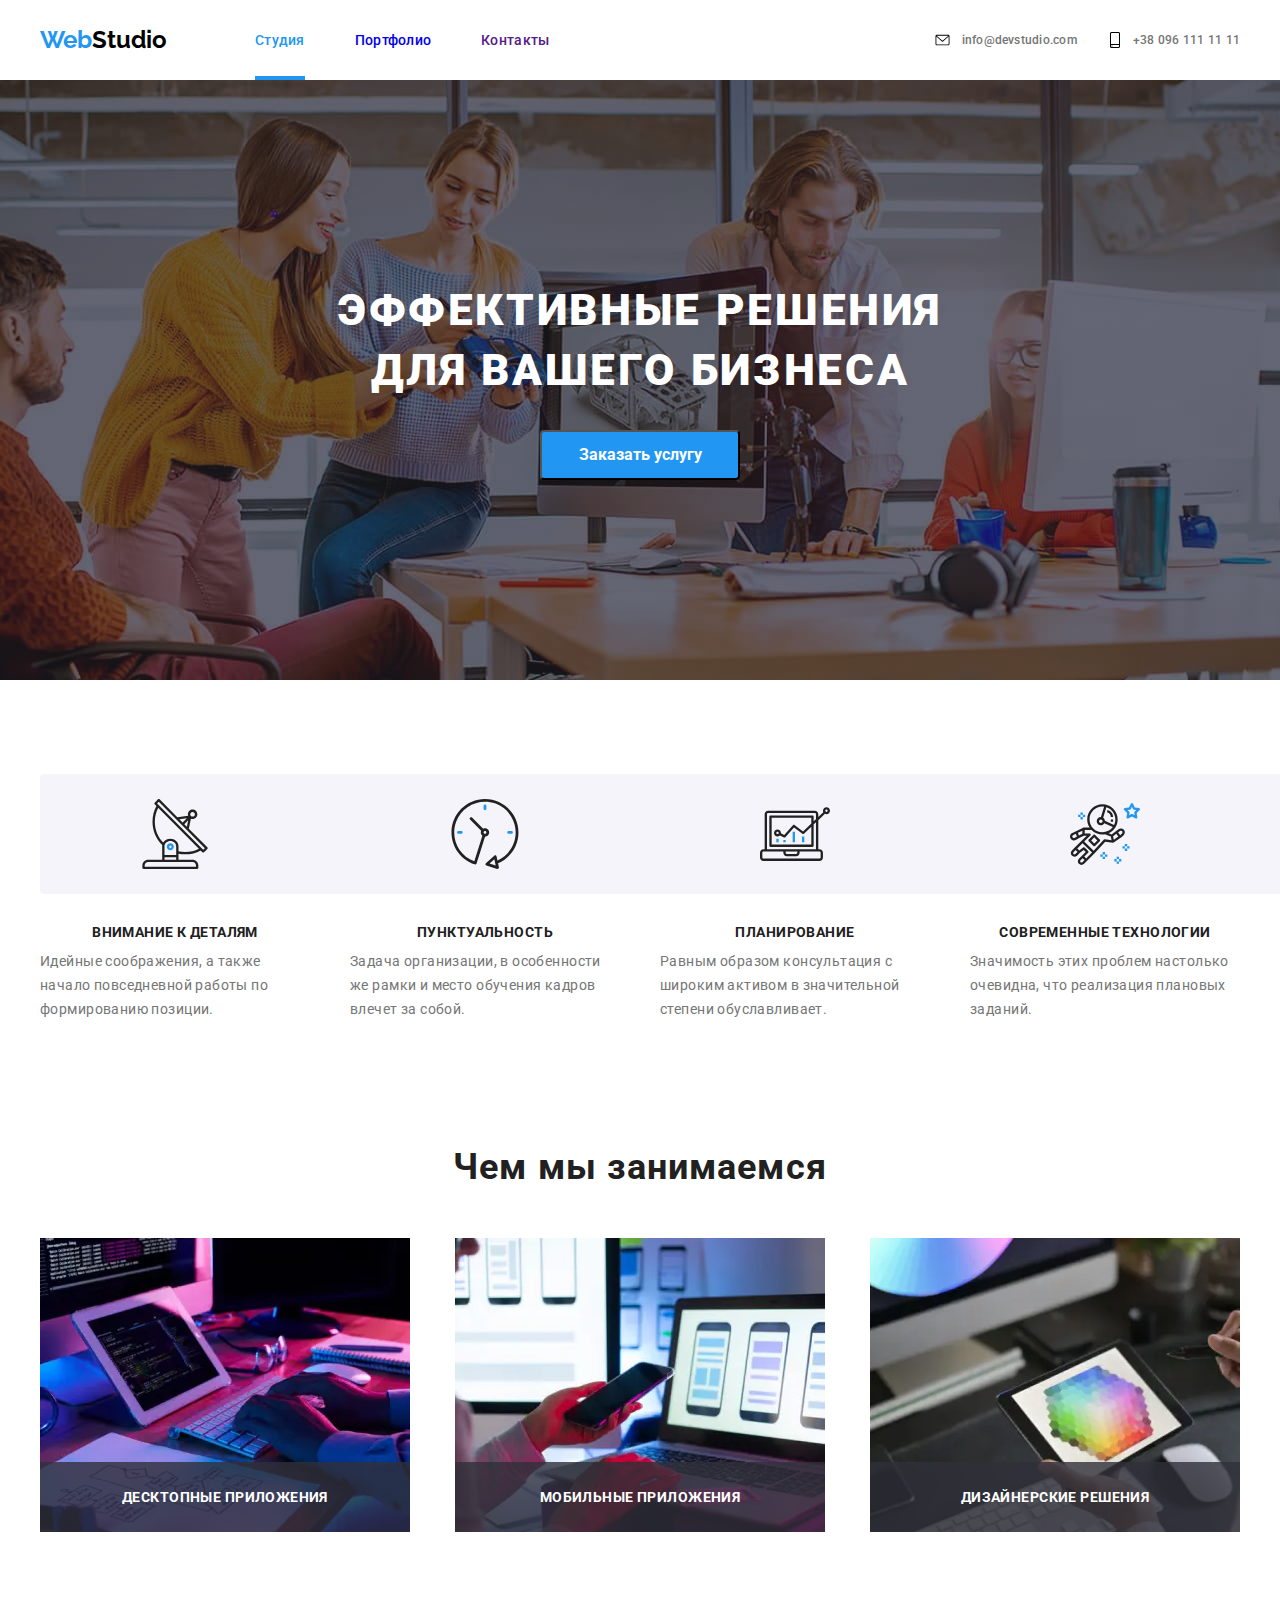
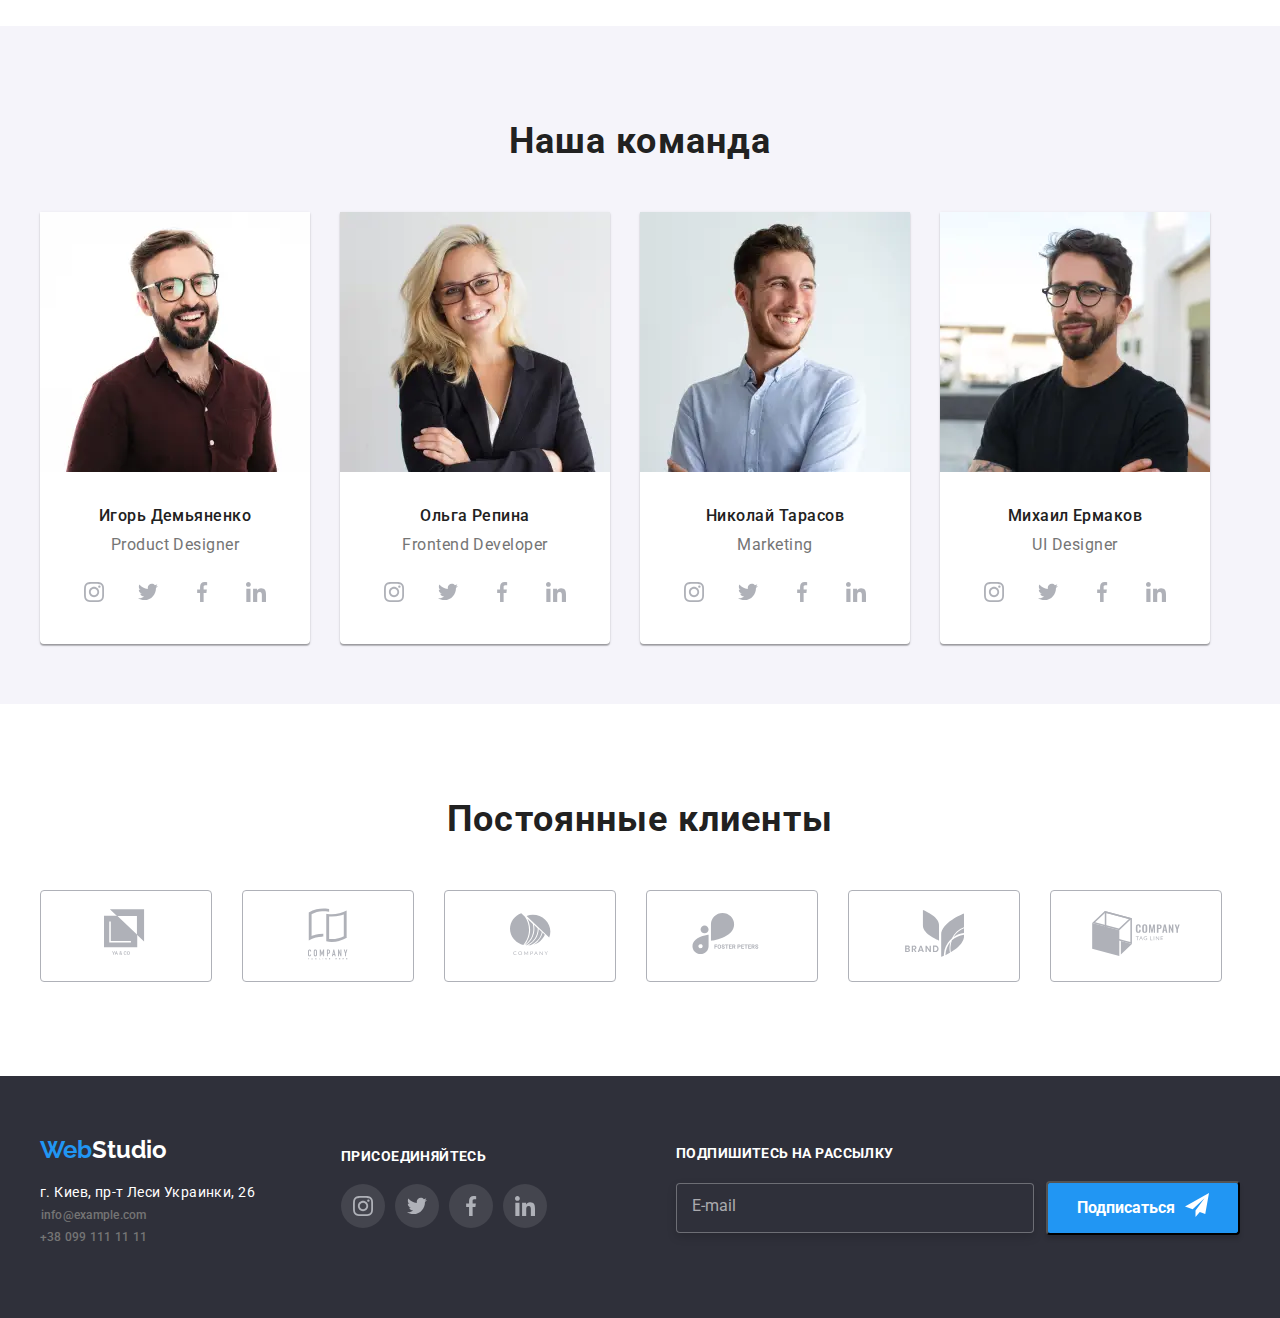
==== commit f58da29f: "Исправляет ошибки" ====
--- a/index.html
+++ b/index.html
@@ -56,26 +56,26 @@
             <!-- <h2>Преимущества работы с нами</h2> -->
             <ul class="advantages-section-list">
                 
-                <li class="advantages"><div class="advantages-item">
+                <li class="advantages">
                     <div class="advantages-icon-container"><svg class="advantages-icon-container-icon"><use href="./symbol-defs.svg#icon-antenna-1-1"></use></svg></div>                
                     <h3 class="advantages-title">Внимание к деталям</h3>
                     <p class="advantages-discription">Идейные соображения, а также начало повседневной работы по формированию позиции.</p>
-                </div></li>
-                <li class="advantages"><div class="advantages-item">
+                </li>
+                <li class="advantages">
                     <div class="advantages-icon-container"><svg class="advantages-icon-container-icon"><use href="./symbol-defs.svg#icon-clock-1-1"></use></svg></div>
                     <h3 class="advantages-title">Пунктуальность</h3>
                     <p class="advantages-discription">Задача организации, в особенности же рамки и место обучения кадров влечет за собой.</p>
-                </div></li>
-                <li class="advantages"><div class="advantages-item">
+                </li>
+                <li class="advantages">
                     <div class="advantages-icon-container"><svg class="advantages-icon-container-icon"><use href="./symbol-defs.svg#icon-diagram-1-1"></use></svg></div>
                     <h3 class="advantages-title">Планирование</h3>
                     <p class="advantages-discription">Равным образом консультация с широким активом в значительной степени обуславливает.</p>
-                </div></li>
-                <li class="advantages"><div class="advantages-item">
+                </li>
+                <li class="advantages">
                     <div class="advantages-icon-container"><svg class="advantages-icon-container-icon"><use href="./symbol-defs.svg#icon-astronaut-1-1"></use></svg></div>
                     <h3 class="advantages-title">Современные технологии</h3>
                     <p class="advantages-discription">Значимость этих проблем настолько очевидна, что реализация плановых заданий.</p>
-                </div></li>
+                </li>
                
             </ul>
         </section>
@@ -354,7 +354,9 @@
                     <div class="modal-policy">
                         <label class="modal-policy-label" >
                             <input class="checkbox" name="policy" type="checkbox" />
-                            <span class="checkbox-icon" ></span>
+                            <svg class="checkbox-icon">
+                                <use href="./symbol-defs.svg#icon-Vector-7-1"></use>
+                            </svg>
                             Соглашаюсь с рассылкой и принимаю<a class="modal-policy-link" href="#"> Условия договора</a>
                         </label>
                     </div>
--- a/css/main.min.css
+++ b/css/main.min.css
@@ -1,2 +1,2 @@
-.container{width:100%;padding:0 15px}@media screen and (min-width: 480px){.container{max-width:480px;margin:0 auto}}@media screen and (min-width: 768px){.container{max-width:768px;padding:0 15px}}@media screen and (min-width: 1200px){.container{max-width:1200px;padding:0 15px}}h1,h2,h3,h4,h5,h6{margin:0}ul,ol{margin:0;padding:0}p{margin:0}body{margin:0}.container-nav-logo{font-size:24px;font-weight:700;line-height:1.167;font-family:Raleway,sans-serif;text-decoration:none;-webkit-animation-duration:1000ms;animation-duration:1000ms}.logo-first{color:#2196F3}.close-btn-icon,.menu-btn-icon{fill:#000000;-webkit-transition:250ms cubic-bezier(0.4, 0, 0.2, 1);transition:250ms cubic-bezier(0.4, 0, 0.2, 1)}.close-menu-btn:hover .close-btn-icon,.close-menu-btn:focus .close-btn-icon,.close-menu-btn:hover .menu-btn-icon,.close-menu-btn:focus .menu-btn-icon{fill:#2196F3}.close-menu-btn{background-color:transparent;border:none}.close-menu-icon{width:40px;height:40px;fill:#000000}.close-menu-btn .close-btn-icon{display:none}.close-menu-btn.is-open .close-btn-icon{display:block}.close-menu-btn.is-open .menu-btn-icon{display:none}.logo-second{color:#000000}.header{padding-bottom:25px;padding-top:24px}.nav{position:relative;display:-webkit-box;display:-ms-flexbox;display:flex;-webkit-box-align:center;-ms-flex-align:center;align-items:center;-webkit-box-pack:justify;-ms-flex-pack:justify;justify-content:space-between}.additional-menu{opacity:0;position:absolute;z-index:100;width:100%;height:393px;top:100%;left:0;-webkit-transform:translateY(24px);transform:translateY(24px);background-color:white;display:-webkit-box;display:-ms-flexbox;display:flex;-webkit-box-orient:vertical;-webkit-box-direction:normal;-ms-flex-direction:column;flex-direction:column;-webkit-box-align:center;-ms-flex-align:center;align-items:center}.additional-menu.is-open{opacity:1}.nav-list{font-family:Roboto;font-style:normal;font-weight:500;font-size:18px;line-height:1.167;letter-spacing:0.02em;color:#212121}a{text-decoration:none}ul{list-style-type:none}.nav-list-studio{position:relative}.nav-list-portfolio{position:relative}.container-nav-nav-list{padding-top:60px;margin-bottom:60px;display:-webkit-box;display:-ms-flexbox;display:flex;-webkit-box-orient:vertical;-webkit-box-direction:normal;-ms-flex-direction:column;flex-direction:column;-webkit-box-align:center;-ms-flex-align:center;align-items:center}.nav-list:not(:last-child){margin-bottom:40px}.mail,.tel{font-family:Roboto;font-style:normal;font-weight:500;font-size:18px;line-height:1.167;letter-spacing:0.02em;color:#757575;display:-webkit-box;display:-ms-flexbox;display:flex;-webkit-box-align:center;-ms-flex-align:center;align-items:center}.mail{margin-bottom:16px}.icon-envelope{width:19px;height:14px;margin-right:10px}.icon-smartphone{width:16px;height:20px;margin-right:10px}.container-contacts{display:-webkit-box;display:-ms-flexbox;display:flex;-webkit-box-orient:vertical;-webkit-box-direction:normal;-ms-flex-direction:column;flex-direction:column}.contacts-smartphone,.contacts-envelope{display:-webkit-box;display:-ms-flexbox;display:flex;-webkit-box-orient:horizontal;-webkit-box-direction:normal;-ms-flex-direction:row;flex-direction:row;-webkit-box-align:center;-ms-flex-align:center;align-items:center;padding:0;margin:0}.mail,.tel{display:-webkit-box;display:-ms-flexbox;display:flex;-webkit-box-align:center;-ms-flex-align:center;align-items:center}.mail:hover,.mail:focus,.tel:hover,.tel:focus{color:#2196F3}.nav-list-studio:hover,.nav-list-studio:focus,.nav-list-portfolio:hover,.nav-list-portfolio:focus,.nav-list-contacts:hover,.nav-list-contacts:focus{color:#2196F3}.icon-envelope:hover,.icon-envelope:focus,.icon-smartphone:hover,.icon-smartphone:focus{fill:#2196F3}.mail:focus .icon-envelope,.mail:hover .icon-envelope,.tel:hover .icon-smartphone,.tel:focus .icon-smartphone{fill:#2196F3}.current-studio{color:#2196F3}.current-studio::after{content:'';display:block;width:100%;height:4px;background-color:#2196F3;position:absolute;top:30px}.current-portfolio{color:#2196F3}.current-portfolio::after{content:'';width:100%;display:block;height:4px;background-color:#2196F3;position:absolute;top:30px}.nav-list-studio,.nav-list-portfolio,.nav-list-contacts,.mail,.tel{-webkit-transition:250ms cubic-bezier(0.4, 0, 0.2, 1);transition:250ms cubic-bezier(0.4, 0, 0.2, 1);display:block}@media screen and (min-width: 768px){.additional-menu{opacity:1;position:static;-webkit-transform:translateY(0);transform:translateY(0);height:-webkit-max-content;height:-moz-max-content;height:max-content;display:-webkit-box;display:-ms-flexbox;display:flex;-webkit-box-orient:horizontal;-webkit-box-direction:normal;-ms-flex-direction:row;flex-direction:row;-webkit-box-align:center;-ms-flex-align:center;align-items:center;-webkit-box-pack:justify;-ms-flex-pack:justify;justify-content:space-between}.container-nav-nav-list{-webkit-box-orient:horizontal;-webkit-box-direction:normal;-ms-flex-direction:row;flex-direction:row;-webkit-box-align:center;-ms-flex-align:center;align-items:center;-webkit-box-pack:center;-ms-flex-pack:center;justify-content:center;margin:0;padding:0}.nav-list:not(:last-child){margin:0;margin-right:50px}.close-menu-btn{display:none}.nav{position:static;display:-webkit-box;display:-ms-flexbox;display:flex;-webkit-box-align:center;-ms-flex-align:center;align-items:center}.head-logo{margin-right:88px}.header{padding:26px 0;display:-webkit-box;display:-ms-flexbox;display:flex;-webkit-box-align:center;-ms-flex-align:center;align-items:center}.nav-list{font-family:Roboto;font-style:normal;font-weight:500;font-size:14px;line-height:1.143;letter-spacing:0.02em;color:#212121}.mail,.tel{font-family:Roboto;font-style:normal;font-weight:500;font-size:12px;line-height:1.167;letter-spacing:0.02em;color:#757575;display:-webkit-box;display:-ms-flexbox;display:flex;-webkit-box-align:center;-ms-flex-align:center;align-items:center}.current-studio::after{content:' ';top:55px}.current-portfolio::after{content:' ';top:55px}}@media screen and (min-width: 1200px){.container-contacts{-webkit-box-orient:horizontal;-webkit-box-direction:normal;-ms-flex-direction:row;flex-direction:row;-webkit-box-align:center;-ms-flex-align:center;align-items:center}.mail{margin:0;margin-right:30px;display:-webkit-box;display:-ms-flexbox;display:flex;-webkit-box-align:center;-ms-flex-align:center;align-items:center}.tel{display:-webkit-box;display:-ms-flexbox;display:flex;-webkit-box-align:center;-ms-flex-align:center;align-items:center}.contacts-smartphone,.contacts-envelope{-webkit-box-align:center;-ms-flex-align:center;align-items:center}.current-studio::after{content:' ';top:44px}.current-portfolio::after{content:' ';top:44px}}.hero{background-image:-webkit-gradient(linear, left top, left bottom, from(rgba(47,48,58,0.4)), to(rgba(47,48,58,0.4))),url("../../Images/Hero/bgmb.jpg");background-image:linear-gradient(rgba(47,48,58,0.4), rgba(47,48,58,0.4)),url("../../Images/Hero/bgmb.jpg");background-repeat:no-repeat;padding:118px 0;display:-webkit-box;display:-ms-flexbox;display:flex;-webkit-box-orient:vertical;-webkit-box-direction:normal;-ms-flex-direction:column;flex-direction:column;-webkit-box-align:center;-ms-flex-align:center;align-items:center;background-size:480px 400px;background-position:center}@media screen and (min-device-pixel-ratio: 2) and (min-width: 320px), screen and (-webkit-min-device-pixel-ratio: 2) and (min-width: 320px), screen and (min-resolution: 192dpi) and (min-width: 320px), screen and (min-resolution: 2dppx) and (min-width: 320px){.hero{background-image:-webkit-gradient(linear, left top, left bottom, from(rgba(47,48,58,0.4)), to(rgba(47,48,58,0.4))),url("../../Images/Hero/bgmb2.jpg");background-image:linear-gradient(rgba(47,48,58,0.4), rgba(47,48,58,0.4)),url("../../Images/Hero/bgmb2.jpg")}}.hero-title{font-family:Roboto;font-style:normal;font-weight:900;font-size:26px;line-height:1.615;margin-bottom:30px;text-align:center;letter-spacing:0.06em;text-transform:uppercase;color:#FFFFFF}.hero-btn{font-family:Roboto,sans-serif;font-style:normal;font-weight:bold;font-size:16px;line-height:1.875;text-align:center;min-width:200px;min-height:50px;background-color:#2196F3;border-radius:4px;color:#FFFFFF}@media screen and (min-width: 768px){.hero{background-image:-webkit-gradient(linear, left top, left bottom, from(rgba(47,48,58,0.4)), to(rgba(47,48,58,0.4))),url("../../Images/Hero/bgtab.jpg");background-image:linear-gradient(rgba(47,48,58,0.4), rgba(47,48,58,0.4)),url("../../Images/Hero/bgtab.jpg");background-repeat:no-repeat;padding:118px 0;display:-webkit-box;display:-ms-flexbox;display:flex;-webkit-box-orient:vertical;-webkit-box-direction:normal;-ms-flex-direction:column;flex-direction:column;-webkit-box-align:center;-ms-flex-align:center;align-items:center;background-size:768px 400px}}@media screen and (min-width: 768px) and (min-device-pixel-ratio: 2), screen and (min-width: 768px) and (-webkit-min-device-pixel-ratio: 2), screen and (min-width: 768px) and (min-resolution: 192dpi), screen and (min-width: 768px) and (min-resolution: 2dppx){.hero{background-image:-webkit-gradient(linear, left top, left bottom, from(rgba(47,48,58,0.4)), to(rgba(47,48,58,0.4))),url("../../Images/Hero/bgtab2.jpg");background-image:linear-gradient(rgba(47,48,58,0.4), rgba(47,48,58,0.4)),url("../../Images/Hero/bgtab2.jpg")}}@media screen and (min-width: 1200px){.hero-title{font-family:Roboto;font-style:normal;font-weight:900;font-size:44px;line-height:1.364;text-align:center;letter-spacing:0.06em;text-transform:uppercase;color:#FFFFFF}.hero{background-image:-webkit-gradient(linear, left top, left bottom, from(rgba(47,48,58,0.4)), to(rgba(47,48,58,0.4))),url("../../Images/Hero/bgdt.jpg");background-image:linear-gradient(rgba(47,48,58,0.4), rgba(47,48,58,0.4)),url("../../Images/Hero/bgdt.jpg");background-repeat:no-repeat;padding:200px 0;display:-webkit-box;display:-ms-flexbox;display:flex;-webkit-box-orient:vertical;-webkit-box-direction:normal;-ms-flex-direction:column;flex-direction:column;-webkit-box-align:center;-ms-flex-align:center;align-items:center;background-size:1600px 600px}}@media screen and (min-width: 1200px) and (min-device-pixel-ratio: 2), screen and (min-width: 1200px) and (-webkit-min-device-pixel-ratio: 2), screen and (min-width: 1200px) and (min-resolution: 192dpi), screen and (min-width: 1200px) and (min-resolution: 2dppx){.hero{background-image:-webkit-gradient(linear, left top, left bottom, from(rgba(47,48,58,0.4)), to(rgba(47,48,58,0.4))),url("../../Images/Hero/bgdt2.jpg");background-image:linear-gradient(rgba(47,48,58,0.4), rgba(47,48,58,0.4)),url("../../Images/Hero/bgdt2.jpg")}}.advantages-section-list{padding-top:60px;padding-bottom:60px}.advantages:not(:last-child){margin-bottom:30px}.advantages{display:block;width:100%;margin-left:auto;margin-right:auto}.advantages-icon-container{padding-top:25px;padding-bottom:25px;width:100%;background-color:#F5F4FA;border-radius:4px}.advantages-icon-container-icon{display:block;margin-left:auto;margin-right:auto;width:70px;height:70px}.advantages-title{text-align:center;font-family:Roboto,sans-serif;font-style:normal;font-weight:bold;font-size:14px;line-height:1.143;letter-spacing:0.03em;text-transform:uppercase;color:#212121;margin-top:30px}.advantages-discription{font-family:Roboto,sans-serif;font-style:normal;font-weight:normal;font-size:14px;line-height:1.714;letter-spacing:0.03em;color:#757575;margin-top:10px}@media screen and (min-width: 480px){.advantages{width:480px}}@media screen and (min-width: 768px){.advantages-section-list{display:-webkit-box;display:-ms-flexbox;display:flex;-ms-flex-wrap:wrap;flex-wrap:wrap;-webkit-box-pack:center;-ms-flex-pack:center;justify-content:center}.advantages{margin:0;width:354px}.advantages-item{margin:0}.advantages-icon-container{padding-left:142px;padding-right:142px;max-width:354px}.advantages-item:nth-child(2n+1){margin-right:30px}}@media screen and (min-width: 1200px){.advantages-section-list{display:-webkit-box;display:-ms-flexbox;display:flex;-webkit-box-pack:justify;-ms-flex-pack:justify;justify-content:space-between;padding:94px 0}.advantages-item{margin:0}.advantages{width:270px}.advantages-icon-container{padding-left:100px;padding-right:100px;margin:0;width:270px}.advantages-icon-container-icon{margin:0}}.we_made-title{font-family:Roboto,sans-serif;font-weight:700;font-size:36px;line-height:1.167;text-align:center;letter-spacing:0.03em;color:#212121}.we-made-foto{display:block}.we-made-item{position:absolute;display:-webkit-box;display:-ms-flexbox;display:flex;-webkit-box-pack:center;-ms-flex-pack:center;justify-content:center;padding-top:27px;padding-bottom:27px;background:rgba(47,48,58,0.8);width:370px;-webkit-transform:translateY(-100%);transform:translateY(-100%);font-family:Roboto,sans-serif;font-style:normal;font-weight:bold;font-size:14px;line-height:1.143;text-align:center;letter-spacing:0.03em;text-transform:uppercase;color:#FFFFFF}.we_made{padding-bottom:94px}@media screen and (max-width: 1199px){.we_made{display:none}}.we_made_job-list{position:relative;display:-webkit-box;display:-ms-flexbox;display:flex;-webkit-box-pack:justify;-ms-flex-pack:justify;justify-content:space-between;margin-top:50px}.we_made_job-list:not(:last-child){margin-right:30px}.name{padding-top:30px}.position{margin-top:10px}.our_team-tilte{font-family:Roboto;font-style:normal;font-weight:bold;font-size:28px;line-height:1.18;text-align:center;letter-spacing:0.03em;color:#212121}.our_team-item-title{font-family:Roboto,sans-serif;font-style:normal;font-weight:500;font-size:16px;line-height:1.188;text-align:center;letter-spacing:0.03em;color:#212121}.img-team-item{width:100%;height:460px;-o-object-fit:cover;object-fit:cover}.our_team-item-position{font-family:Roboto,sans-serif;font-style:normal;font-weight:normal;font-size:16px;line-height:1.188;text-align:center;letter-spacing:0.03em;color:#757575;margin-bottom:16px}.our_team-item{border-radius:0 0 4px 4px;-webkit-box-shadow:0px 1px 3px rgba(0,0,0,0.12),0px 1px 1px rgba(0,0,0,0.14),0px 2px 1px rgba(0,0,0,0.2);box-shadow:0px 1px 3px rgba(0,0,0,0.12),0px 1px 1px rgba(0,0,0,0.14),0px 2px 1px rgba(0,0,0,0.2);background-color:#FFFFFF}.our_team{padding-top:60px;padding-bottom:60px;background-color:#F5F4FA}.our-team-list{display:-webkit-box;display:-ms-flexbox;display:flex;-webkit-box-orient:vertical;-webkit-box-direction:normal;-ms-flex-direction:column;flex-direction:column;margin-top:30px;width:-webkit-max-content;width:-moz-max-content;width:max-content}.our_team-item:not(:last-child){margin-bottom:30px}.our_team{background-color:#F5F4FA}.social-list{list-style-type:none}.social-list-item{display:-webkit-box;display:-ms-flexbox;display:flex}.social-link{display:-webkit-box;display:-ms-flexbox;display:flex;-webkit-box-pack:center;-ms-flex-pack:center;justify-content:center;-webkit-box-align:center;-ms-flex-align:center;align-items:center;width:44px;height:44px;border-radius:50%;-webkit-transition:250ms cubic-bezier(0.4, 0, 0.2, 1);transition:250ms cubic-bezier(0.4, 0, 0.2, 1)}.social-link:hover,.social-link:focus{background-color:#2196F3}.social-list{display:-webkit-box;display:-ms-flexbox;display:flex;-webkit-box-pack:center;-ms-flex-pack:center;justify-content:center;padding-bottom:24px}.social-icon{display:inline-block;margin-left:auto;margin-right:auto;margin-top:auto;margin-bottom:auto;width:20px;height:20px;fill:#AFB1B8}.social-link:hover .social-icon,.social-link:focus .social-icon{fill:#FFFFFF}@media screen and (min-width: 768px){.our-team-list{display:-webkit-box;display:-ms-flexbox;display:flex;-webkit-box-orient:horizontal;-webkit-box-direction:normal;-ms-flex-direction:row;flex-direction:row;width:100%;-ms-flex-wrap:wrap;flex-wrap:wrap}.our_team-item:not(:last-child){margin-bottom:0}.img-team-item{width:354px;height:374px;-o-object-fit:cover;object-fit:cover}.our_team-item:nth-child(odd){margin-right:30px}.our_team-item:nth-child(-n+2){margin-bottom:30px}}@media screen and (min-width: 1200px){.our_team-item:nth-child(odd){margin-right:0}.our_team-item:nth-child(-n+2){margin-bottom:0}.our_team{padding-top:94px;padding-bottom:94pxpx}.img-team-item{width:270px;height:260px;-o-object-fit:cover;object-fit:cover}.social-list{padding-bottom:30px}.our_team-item:not(:last-child){margin-right:30px}.our_team-tilte{font-family:Roboto;font-style:normal;font-weight:bold;font-size:36px;line-height:1.167;text-align:center;letter-spacing:0.03em;color:#212121}.our-team-list{margin-top:50px}}.constant-clients{display:block;padding-top:60px;padding-bottom:60px}.constant-clients-title{font-family:Roboto,sans-serif;font-style:normal;font-weight:bold;font-size:28px;line-height:1.179;text-align:center;letter-spacing:0.03em;color:#212121;margin-bottom:30px}.constant-clients-list{display:-webkit-box;display:-ms-flexbox;display:flex;-ms-flex-wrap:wrap;flex-wrap:wrap;list-style-type:none;width:100%}.const-item{display:-webkit-box;display:-ms-flexbox;display:flex}.const-item:hover,.const-item:focus{border-color:#2196F3}.const-item{display:-webkit-box;display:-ms-flexbox;display:flex;-webkit-box-pack:center;-ms-flex-pack:center;justify-content:center;-webkit-box-align:center;-ms-flex-align:center;align-items:center;height:90px;border:1px solid #AFB1B8;border-radius:4px;-ms-flex-preferred-size:calc((100%-60px)/2);flex-basis:calc((100%-60px)/2);margin:15px}.clients-icon{fill:#AFB1B8;-webkit-transition:250ms cubic-bezier(0.4, 0, 0.2, 1);transition:250ms cubic-bezier(0.4, 0, 0.2, 1)}.clients-icon:hover,.clients-icon:focus{fill:#2196F3}.const-item:hover .clients-icon,.const-item:focus .clients-icon{fill:#2196F3}@media screen and (min-width: 100px) and (max-width: 767px){.const-item:nth-child(-n+2){margin-top:0}.const-item:nth-child(n+5){margin-bottom:0}}@media screen and (max-width: 767px){.const-item:nth-child(odd){margin-left:0}.const-item:nth-child(even){margin-right:0}.const-item{-ms-flex-preferred-size:210px;flex-basis:210px}.container{width:480px}}@media screen and (min-width: 768px) and (max-width: 1199px){.container{width:768px}.const-item{-ms-flex-preferred-size:226px;flex-basis:226px}.const-item:nth-child(3n+1){margin-left:0}.const-item:nth-child(3n+3){margin-right:0}.const-item:nth-child(-n+3){margin-top:0}.const-item:nth-child(n+3){margin-bottom:0}}@media screen and (min-width: 1200px){.container{width:1200px}.const-item{-ms-flex-preferred-size:170px;flex-basis:170px;margin-top:0;margin-bottom:0}.const-item:first-child{margin-left:0}.const-item:last-child{margin-right:0}.constant-clients{padding-top:94px;padding-bottom:94px}.constant-clients-title{margin-bottom:50px}.constant-clients-title{font-family:Roboto;font-style:normal;font-weight:bold;font-size:36px;line-height:1.167;text-align:center;letter-spacing:0.03em;color:#212121}}.footer{background-color:#2F303A;padding:60px 0}.join{font-family:Roboto;font-style:normal;font-weight:bold;font-size:14px;line-height:1.143;letter-spacing:0.03em;text-transform:uppercase;color:#FFFFFF;margin-bottom:20px;display:-webkit-box;display:-ms-flexbox;display:flex;-webkit-box-pack:center;-ms-flex-pack:center;justify-content:center}.footer-all{display:-webkit-box;display:-ms-flexbox;display:flex;-webkit-box-orient:vertical;-webkit-box-direction:normal;-ms-flex-direction:column;flex-direction:column;-webkit-box-align:center;-ms-flex-align:center;align-items:center}.footer-form-title{font-family:Roboto,sans-serif;font-style:normal;font-weight:bold;font-size:14px;line-height:1.143;letter-spacing:0.03em;text-transform:uppercase;margin-bottom:20px;color:#FFFFFF;display:-webkit-box;display:-ms-flexbox;display:flex;-webkit-box-pack:center;-ms-flex-pack:center;justify-content:center}.form-shape{position:relative;margin:0;display:-webkit-box;display:-ms-flexbox;display:flex;-webkit-box-orient:vertical;-webkit-box-direction:normal;-ms-flex-direction:column;flex-direction:column;-webkit-box-align:center;-ms-flex-align:center;align-items:center}.footer-btn-title{font-family:Roboto,sans-serif;font-style:normal;font-weight:bold;font-size:16px;line-height:1.875;color:#FFFFFF}.footer-form-btn{background-color:#2196F3;-webkit-box-shadow:0px 4px 4px rgba(0,0,0,0.15);box-shadow:0px 4px 4px rgba(0,0,0,0.15);border-radius:4px;display:-webkit-box;display:-ms-flexbox;display:flex;-webkit-box-orient:horizontal;-webkit-box-direction:normal;-ms-flex-direction:row;flex-direction:row;padding:10px 29px;-webkit-box-pack:center;-ms-flex-pack:center;justify-content:center}.footer-input-mail{border:1px solid rgba(255,255,255,0.3);-webkit-box-sizing:border-box;box-sizing:border-box;-webkit-filter:drop-shadow(0px 4px 4px rgba(0,0,0,0.15));filter:drop-shadow(0px 4px 4px rgba(0,0,0,0.15));border-radius:4px;max-width:450px;height:50px;background-color:#2F303A;padding-left:75px;color:#ffffff;margin-bottom:20px}.footer-form-name{font-family:Roboto,sans-serif;font-style:normal;font-weight:normal;font-size:16px;line-height:1.25;color:rgba(255,255,255,0.6);position:absolute;top:50%;-webkit-transform:translateY(-230%);transform:translateY(-230%);left:16px}.footer-form-icon{width:24px;height:24px;margin-left:10px}.logo-foot{color:#ffffff}.social-link-footer{background:rgba(255,255,255,0.1)}.social-list-footer:not(:last-child){margin-right:10px}.container-logo{margin-bottom:20px;display:-webkit-box;display:-ms-flexbox;display:flex;-webkit-box-pack:center;-ms-flex-pack:center;justify-content:center}.contacts{display:-webkit-box;display:-ms-flexbox;display:flex;-webkit-box-orient:vertical;-webkit-box-direction:normal;-ms-flex-direction:column;flex-direction:column;-webkit-box-align:center;-ms-flex-align:center;align-items:center}.container-join .container-social-list{padding-left:0}.container-social-list{padding:0;margin-bottom:60px}.adress-sity{font-family:Roboto,sans-serif;font-style:normal;font-weight:normal;font-size:14px;line-height:24px1 0.714;letter-spacing:0.03em;color:#FFFFFF;margin-bottom:8px;display:-webkit-box;display:-ms-flexbox;display:flex;-webkit-box-pack:center;-ms-flex-pack:center;justify-content:center}.mail-footer{display:block;margin-bottom:8px}.tel-footer{margin-bottom:60px}@media screen and (min-width: 768px){.footer-content{display:-webkit-box;display:-ms-flexbox;display:flex;-webkit-box-orient:horizontal;-webkit-box-direction:normal;-ms-flex-direction:row;flex-direction:row;-webkit-box-pack:justify;-ms-flex-pack:justify;justify-content:space-between}.container-adress{margin-right:158px;display:-webkit-box;display:-ms-flexbox;display:flex;-webkit-box-orient:vertical;-webkit-box-direction:normal;-ms-flex-direction:column;flex-direction:column;-webkit-box-align:center;-ms-flex-align:center;align-items:center}.join{margin-top:5px}.foot-logo{margin-right:158px}.mail-footer{margin-right:0}}@media screen and (min-width: 1200px){.footer-all{-webkit-box-orient:horizontal;-webkit-box-direction:normal;-ms-flex-direction:row;flex-direction:row}.container-adress{-webkit-box-pack:start;-ms-flex-pack:start;justify-content:start;margin-right:0}.container-adress{-webkit-box-align:start;-ms-flex-align:start;align-items:flex-start;margin-right:70px;width:231px}.join{margin-top:12px;-webkit-box-pack:start;-ms-flex-pack:start;justify-content:flex-start}.container-join{margin-right:93px}.footer-form-title{-webkit-box-pack:start;-ms-flex-pack:start;justify-content:flex-start}.footer-input-mail{max-width:358px;margin-right:12px;margin-bottom:0}.form-shape{-webkit-box-orient:horizontal;-webkit-box-direction:normal;-ms-flex-direction:row;flex-direction:row;-webkit-box-align:center;-ms-flex-align:center;align-items:center}.footer-form-name{-webkit-transform:translateY(-60%);transform:translateY(-60%)}.tel-footer{margin:0}.container-social-list{margin-bottom:0}}.backdrop{position:fixed;width:100%;height:100%;z-index:100;top:0;left:0;background:rgba(0,0,0,0.2);-webkit-transition:350ms cubic-bezier(0.4, 0, 0.2, 1);transition:350ms cubic-bezier(0.4, 0, 0.2, 1);-webkit-transform:scale(1);transform:scale(1);overflow-y:scroll}.backdrop.is-hidden{opacity:0;pointer-events:none;-webkit-transform:scale(0.8);transform:scale(0.8)}.modal{position:absolute;top:50%;left:50%;-webkit-transform:translate(-50%, -50%);transform:translate(-50%, -50%);width:100%;min-height:609px;background-color:#ffffff}.modal-btn-close{position:absolute;right:8px;top:8px;width:30px;height:30px;border-radius:50%;border-color:rgba(0,0,0,0.1);background-color:#FFFFFF;display:-webkit-box;display:-ms-flexbox;display:flex;-webkit-box-pack:center;-ms-flex-pack:center;justify-content:center;-webkit-box-align:center;-ms-flex-align:center;align-items:center;padding:0;-webkit-transition:250ms cubic-bezier(0.4, 0, 0.2, 1);transition:250ms cubic-bezier(0.4, 0, 0.2, 1)}.modal-btn-close:hover,.modal-btn-close:focus{fill:var(--accent-color)}.modal-close-icon{display:block}.modal-form{display:block}.container-modal-form{padding-left:40px;padding-right:40px}.form-textarea{margin-bottom:20px}.modal-form-field{margin-top:10px;display:-webkit-box;display:-ms-flexbox;display:flex;-webkit-box-orient:vertical;-webkit-box-direction:normal;-ms-flex-direction:column;flex-direction:column;-webkit-transition:250ms cubic-bezier(0.4, 0, 0.2, 1);transition:250ms cubic-bezier(0.4, 0, 0.2, 1)}.modal-form-input{-webkit-transition:250ms cubic-bezier(0.4, 0, 0.2, 1);transition:250ms cubic-bezier(0.4, 0, 0.2, 1)}.modal-form-field:hover .modal-form-icon-mail,.modal-form-field:focus .modal-form-icon-mail,.modal-form-field:hover .modal-form-icon-tel,.modal-form-field:focus .modal-form-icon-tel,.modal-form-field:hover .modal-form-icon-name,.modal-form-field:focus .modal-form-icon-name{fill:var(--accent-color)}.modal-form-input:focus+.modal-form-icon-name,.modal-form-input:focus+.modal-form-icon-tel,.modal-form-input:focus+.modal-form-icon-mail{fill:var(--accent-color)}.modal-form-input:focus,.modal-form-textarea:focus{outline-color:var(--accent-color)}.modal-form-field:hover .modal-form-input,.modal-form-field:focus .modal-form-input{border-color:var(--accent-color)}.modal-form-field:focus{fill:var(--accent-color)}.modal-form-label{margin-bottom:4px}.modal-form-field input{width:100%;border:1px solid rgba(33,33,33,0.2);-webkit-box-sizing:border-box;box-sizing:border-box;border-radius:4px;min-height:40px;padding-left:38px}.modal-form-field textarea{width:100%;border:1px solid rgba(33,33,33,0.2);-webkit-box-sizing:border-box;box-sizing:border-box;border-radius:4px;min-height:120px;padding:12px}.modal-form-field textarea::-webkit-input-placeholder{font-family:var(--roboto-font);font-style:normal;font-weight:normal;font-size:12px;line-height:1.167;letter-spacing:0.01em;color:rgba(117,117,117,0.5);padding-left:4px}.modal-form-field textarea:-ms-input-placeholder{font-family:var(--roboto-font);font-style:normal;font-weight:normal;font-size:12px;line-height:1.167;letter-spacing:0.01em;color:rgba(117,117,117,0.5);padding-left:4px}.modal-form-field textarea::-ms-input-placeholder{font-family:var(--roboto-font);font-style:normal;font-weight:normal;font-size:12px;line-height:1.167;letter-spacing:0.01em;color:rgba(117,117,117,0.5);padding-left:4px}.modal-form-field textarea::placeholder{font-family:var(--roboto-font);font-style:normal;font-weight:normal;font-size:12px;line-height:1.167;letter-spacing:0.01em;color:rgba(117,117,117,0.5);padding-left:4px}.modal-policy{display:-webkit-box;display:-ms-flexbox;display:flex;-webkit-box-align:center;-ms-flex-align:center;align-items:center;padding-left:12px;margin-bottom:30px}.container-modal-btn{display:-webkit-box;display:-ms-flexbox;display:flex;-webkit-box-pack:center;-ms-flex-pack:center;justify-content:center;padding-bottom:40px}.modal-form-field{position:relative}.modal-form-icon-name,.modal-form-icon-tel,.modal-form-icon-mail{position:absolute;top:0;left:0;width:18px;height:18px;-webkit-transform:translateY(24px);transform:translateY(24px);left:12px}.modal-form-btn{font-family:var(--accent-color);font-style:normal;font-weight:bold;font-size:16px;line-height:1.875;background-color:#2196F3;border-color:#2196F3;color:#FFFFFF;padding:10px 55px;-webkit-box-shadow:0px 4px 4px rgba(0,0,0,0.15);box-shadow:0px 4px 4px rgba(0,0,0,0.15);border-radius:4px}.modal-policy-link{color:#2196F3;margin-left:3px}.modal-policy-label{font-family:Roboto;font-style:normal;font-weight:normal;font-size:12px;line-height:1.167;letter-spacing:0.03em;color:#757575}.modal-form-field label{font-family:var(--roboto-font);font-style:normal;font-weight:normal;font-size:12px;line-height:1.167;letter-spacing:0.01em;color:#757575}.checkbox{-webkit-appearance:none;-moz-appearance:none;appearance:none}.checkbox-icon{display:block;width:16px;height:15px;border-radius:2px;border:2px solid #212121;margin-right:7px}.checkbox:checked+.checkbox-icon{border-color:transparent;background-image:url(../Images/icon_check.svg);background-size:cover;background-origin:border-box}.modal-policy-label{display:-webkit-box;display:-ms-flexbox;display:flex;-webkit-box-align:center;-ms-flex-align:center;align-items:center}.modal-title{font-family:var(--roboto-font);font-style:normal;font-weight:bold;font-size:20px;line-height:1.15;text-align:center;letter-spacing:0.03em;color:#212121;padding-top:40px;padding-left:40px;padding-right:40px;margin-bottom:12px}.modal-btn-close .modal-close-icon{width:18px;height:18px}@media screen and (min-width: 480px){.modal{width:450px}}@media screen and (min-width: 1200px){.modal{width:528px;height:581px}}
+.container{width:100%;padding:0 15px}@media screen and (min-width: 480px){.container{max-width:480px;margin:0 auto}}@media screen and (min-width: 768px){.container{max-width:768px;padding:0 15px}}@media screen and (min-width: 1200px){.container{max-width:1200px;padding:0 15px}}h1,h2,h3,h4,h5,h6{margin:0}ul,ol{margin:0;padding:0}p{margin:0}body{margin:0}.container-nav-logo{font-size:24px;font-weight:700;line-height:1.167;font-family:Raleway,sans-serif;text-decoration:none;-webkit-animation-duration:1000ms;animation-duration:1000ms}.logo-first{color:#2196F3}.close-btn-icon,.menu-btn-icon{fill:#000000;-webkit-transition:250ms cubic-bezier(0.4, 0, 0.2, 1);transition:250ms cubic-bezier(0.4, 0, 0.2, 1)}.close-menu-btn:hover .close-btn-icon,.close-menu-btn:focus .close-btn-icon,.close-menu-btn:hover .menu-btn-icon,.close-menu-btn:focus .menu-btn-icon{fill:#2196F3}.close-menu-btn{background-color:transparent;border:none}.close-menu-icon{width:40px;height:40px;fill:#000000}.close-menu-btn .close-btn-icon{display:none}.close-menu-btn.is-open .close-btn-icon{display:block}.close-menu-btn.is-open .menu-btn-icon{display:none}.logo-second{color:#000000}.header{padding-bottom:25px;padding-top:24px}.nav{position:relative;display:-webkit-box;display:-ms-flexbox;display:flex;-webkit-box-align:center;-ms-flex-align:center;align-items:center;-webkit-box-pack:justify;-ms-flex-pack:justify;justify-content:space-between}.additional-menu{opacity:0;position:absolute;z-index:100;width:100%;height:393px;top:100%;left:0;-webkit-transform:translateY(24px);transform:translateY(24px);background-color:white;display:-webkit-box;display:-ms-flexbox;display:flex;-webkit-box-orient:vertical;-webkit-box-direction:normal;-ms-flex-direction:column;flex-direction:column;-webkit-box-align:center;-ms-flex-align:center;align-items:center}.additional-menu.is-open{opacity:1}.nav-list{font-family:Roboto;font-style:normal;font-weight:500;font-size:18px;line-height:1.167;letter-spacing:0.02em;color:#212121}a{text-decoration:none}ul{list-style-type:none}.nav-list-studio{position:relative}.nav-list-portfolio{position:relative}.container-nav-nav-list{padding-top:60px;margin-bottom:60px;display:-webkit-box;display:-ms-flexbox;display:flex;-webkit-box-orient:vertical;-webkit-box-direction:normal;-ms-flex-direction:column;flex-direction:column;-webkit-box-align:center;-ms-flex-align:center;align-items:center}.nav-list:not(:last-child){margin-bottom:40px}.mail,.tel{font-family:Roboto;font-style:normal;font-weight:500;font-size:18px;line-height:1.167;letter-spacing:0.02em;color:#757575;display:-webkit-box;display:-ms-flexbox;display:flex;-webkit-box-align:center;-ms-flex-align:center;align-items:center}.mail{margin-bottom:16px}.icon-envelope{width:19px;height:14px;margin-right:10px}.icon-smartphone{width:16px;height:20px;margin-right:10px}.container-contacts{display:-webkit-box;display:-ms-flexbox;display:flex;-webkit-box-orient:vertical;-webkit-box-direction:normal;-ms-flex-direction:column;flex-direction:column}.contacts-smartphone,.contacts-envelope{display:-webkit-box;display:-ms-flexbox;display:flex;-webkit-box-orient:horizontal;-webkit-box-direction:normal;-ms-flex-direction:row;flex-direction:row;-webkit-box-align:center;-ms-flex-align:center;align-items:center;padding:0;margin:0}.mail,.tel{display:-webkit-box;display:-ms-flexbox;display:flex;-webkit-box-align:center;-ms-flex-align:center;align-items:center}.mail:hover,.mail:focus,.tel:hover,.tel:focus{color:#2196F3}.nav-list-studio:hover,.nav-list-studio:focus,.nav-list-portfolio:hover,.nav-list-portfolio:focus,.nav-list-contacts:hover,.nav-list-contacts:focus{color:#2196F3}.icon-envelope:hover,.icon-envelope:focus,.icon-smartphone:hover,.icon-smartphone:focus{fill:#2196F3}.mail:focus .icon-envelope,.mail:hover .icon-envelope,.tel:hover .icon-smartphone,.tel:focus .icon-smartphone{fill:#2196F3}.current-studio{color:#2196F3}.current-studio::after{content:'';display:block;width:100%;height:4px;background-color:#2196F3;position:absolute;top:30px}.current-portfolio{color:#2196F3}.current-portfolio::after{content:'';width:100%;display:block;height:4px;background-color:#2196F3;position:absolute;top:30px}.nav-list-studio,.nav-list-portfolio,.nav-list-contacts,.mail,.tel{-webkit-transition:250ms cubic-bezier(0.4, 0, 0.2, 1);transition:250ms cubic-bezier(0.4, 0, 0.2, 1);display:block}@media screen and (min-width: 768px){.additional-menu{opacity:1;position:static;-webkit-transform:translateY(0);transform:translateY(0);height:-webkit-max-content;height:-moz-max-content;height:max-content;display:-webkit-box;display:-ms-flexbox;display:flex;-webkit-box-orient:horizontal;-webkit-box-direction:normal;-ms-flex-direction:row;flex-direction:row;-webkit-box-align:center;-ms-flex-align:center;align-items:center;-webkit-box-pack:justify;-ms-flex-pack:justify;justify-content:space-between}.container-nav-nav-list{-webkit-box-orient:horizontal;-webkit-box-direction:normal;-ms-flex-direction:row;flex-direction:row;-webkit-box-align:center;-ms-flex-align:center;align-items:center;-webkit-box-pack:center;-ms-flex-pack:center;justify-content:center;margin:0;padding:0}.nav-list:not(:last-child){margin:0;margin-right:50px}.close-menu-btn{display:none}.nav{position:static;display:-webkit-box;display:-ms-flexbox;display:flex;-webkit-box-align:center;-ms-flex-align:center;align-items:center}.head-logo{margin-right:88px}.header{padding:26px 0;display:-webkit-box;display:-ms-flexbox;display:flex;-webkit-box-align:center;-ms-flex-align:center;align-items:center}.nav-list{font-family:Roboto;font-style:normal;font-weight:500;font-size:14px;line-height:1.143;letter-spacing:0.02em;color:#212121}.mail,.tel{font-family:Roboto;font-style:normal;font-weight:500;font-size:12px;line-height:1.167;letter-spacing:0.02em;color:#757575;display:-webkit-box;display:-ms-flexbox;display:flex;-webkit-box-align:center;-ms-flex-align:center;align-items:center}.current-studio::after{content:' ';top:55px}.current-portfolio::after{content:' ';top:55px}}@media screen and (min-width: 1200px){.container-contacts{-webkit-box-orient:horizontal;-webkit-box-direction:normal;-ms-flex-direction:row;flex-direction:row;-webkit-box-align:center;-ms-flex-align:center;align-items:center}.mail{margin:0;margin-right:30px;display:-webkit-box;display:-ms-flexbox;display:flex;-webkit-box-align:center;-ms-flex-align:center;align-items:center}.tel{display:-webkit-box;display:-ms-flexbox;display:flex;-webkit-box-align:center;-ms-flex-align:center;align-items:center}.contacts-smartphone,.contacts-envelope{-webkit-box-align:center;-ms-flex-align:center;align-items:center}.current-studio::after{content:' ';top:44px}.current-portfolio::after{content:' ';top:44px}}.hero{background-image:-webkit-gradient(linear, left top, left bottom, from(rgba(47,48,58,0.4)), to(rgba(47,48,58,0.4))),url("../Images/Hero/bgmb.jpg");background-image:linear-gradient(rgba(47,48,58,0.4), rgba(47,48,58,0.4)),url("../Images/Hero/bgmb.jpg");background-repeat:no-repeat;padding:118px 0;display:-webkit-box;display:-ms-flexbox;display:flex;-webkit-box-orient:vertical;-webkit-box-direction:normal;-ms-flex-direction:column;flex-direction:column;-webkit-box-align:center;-ms-flex-align:center;align-items:center;background-size:480px 400px;background-position:center}@media screen and (min-device-pixel-ratio: 2) and (min-width: 320px), screen and (-webkit-min-device-pixel-ratio: 2) and (min-width: 320px), screen and (min-resolution: 192dpi) and (min-width: 320px), screen and (min-resolution: 2dppx) and (min-width: 320px){.hero{background-image:-webkit-gradient(linear, left top, left bottom, from(rgba(47,48,58,0.4)), to(rgba(47,48,58,0.4))),url("../Images/Hero/bgmb2.jpg");background-image:linear-gradient(rgba(47,48,58,0.4), rgba(47,48,58,0.4)),url("../Images/Hero/bgmb2.jpg")}}.hero-title{font-family:Roboto;font-style:normal;font-weight:900;font-size:26px;line-height:1.615;margin-bottom:30px;text-align:center;letter-spacing:0.06em;text-transform:uppercase;color:#FFFFFF}.hero-btn{font-family:Roboto,sans-serif;font-style:normal;font-weight:bold;font-size:16px;line-height:1.875;text-align:center;min-width:200px;min-height:50px;background-color:#2196F3;border-radius:4px;color:#FFFFFF}@media screen and (min-width: 768px){.hero{background-image:-webkit-gradient(linear, left top, left bottom, from(rgba(47,48,58,0.4)), to(rgba(47,48,58,0.4))),url("../Images/Hero/bgtab.jpg");background-image:linear-gradient(rgba(47,48,58,0.4), rgba(47,48,58,0.4)),url("../Images/Hero/bgtab.jpg");background-repeat:no-repeat;padding:118px 0;display:-webkit-box;display:-ms-flexbox;display:flex;-webkit-box-orient:vertical;-webkit-box-direction:normal;-ms-flex-direction:column;flex-direction:column;-webkit-box-align:center;-ms-flex-align:center;align-items:center;background-size:768px 400px}}@media screen and (min-width: 768px) and (min-device-pixel-ratio: 2), screen and (min-width: 768px) and (-webkit-min-device-pixel-ratio: 2), screen and (min-width: 768px) and (min-resolution: 192dpi), screen and (min-width: 768px) and (min-resolution: 2dppx){.hero{background-image:-webkit-gradient(linear, left top, left bottom, from(rgba(47,48,58,0.4)), to(rgba(47,48,58,0.4))),url("../Images/Hero/bgtab2.jpg");background-image:linear-gradient(rgba(47,48,58,0.4), rgba(47,48,58,0.4)),url("../Images/Hero/bgtab2.jpg")}}@media screen and (min-width: 1200px){.hero-title{font-family:Roboto;font-style:normal;font-weight:900;font-size:44px;line-height:1.364;text-align:center;letter-spacing:0.06em;text-transform:uppercase;color:#FFFFFF}.hero{background-image:-webkit-gradient(linear, left top, left bottom, from(rgba(47,48,58,0.4)), to(rgba(47,48,58,0.4))),url("../Images/Hero/bgdt.jpg");background-image:linear-gradient(rgba(47,48,58,0.4), rgba(47,48,58,0.4)),url("../Images/Hero/bgdt.jpg");background-repeat:no-repeat;padding:200px 0;display:-webkit-box;display:-ms-flexbox;display:flex;-webkit-box-orient:vertical;-webkit-box-direction:normal;-ms-flex-direction:column;flex-direction:column;-webkit-box-align:center;-ms-flex-align:center;align-items:center;background-size:1600px 600px}}@media screen and (min-width: 1200px) and (min-device-pixel-ratio: 2), screen and (min-width: 1200px) and (-webkit-min-device-pixel-ratio: 2), screen and (min-width: 1200px) and (min-resolution: 192dpi), screen and (min-width: 1200px) and (min-resolution: 2dppx){.hero{background-image:-webkit-gradient(linear, left top, left bottom, from(rgba(47,48,58,0.4)), to(rgba(47,48,58,0.4))),url("../Images/Hero/bgdt2.jpg");background-image:linear-gradient(rgba(47,48,58,0.4), rgba(47,48,58,0.4)),url("../Images/Hero/bgdt2.jpg")}}.advantages-section-list{padding-top:60px;padding-bottom:60px}.advantages:not(:last-child){margin-bottom:30px}.advantages{display:block;margin-left:auto;margin-right:auto}.advantages-icon-container{padding-top:25px;padding-bottom:25px;background-color:#F5F4FA;border-radius:4px}.advantages-icon-container-icon{display:block;margin-left:auto;margin-right:auto;width:70px;height:70px}.advantages-title{text-align:center;font-family:Roboto,sans-serif;font-style:normal;font-weight:bold;font-size:14px;line-height:1.143;letter-spacing:0.03em;text-transform:uppercase;color:#212121;margin-top:30px}.advantages-discription{font-family:Roboto,sans-serif;font-style:normal;font-weight:normal;font-size:14px;line-height:1.714;letter-spacing:0.03em;color:#757575;margin-top:10px}@media screen and (min-width: 480px){.advantages{max-width:480px}}@media screen and (min-width: 768px){.advantages-section-list{display:-webkit-box;display:-ms-flexbox;display:flex;-ms-flex-wrap:wrap;flex-wrap:wrap;-webkit-box-pack:center;-ms-flex-pack:center;justify-content:center}.advantages{margin:0;width:354px}.advantages:nth-child(odd){margin-right:30px}.advantages-icon-container{padding-left:142px;padding-right:142px;max-width:354px}.advantages-item:nth-child(2n+1){margin-right:30px}}@media screen and (min-width: 1200px){.advantages-section-list{display:-webkit-box;display:-ms-flexbox;display:flex;-webkit-box-pack:justify;-ms-flex-pack:justify;justify-content:space-between;padding:94px 0}.advantages-item{margin:0}.advantages{width:270px}.advantages-icon-container{padding-left:100px;padding-right:100px;margin:0;width:270px}.advantages-icon-container-icon{margin:0}.advantages:nth-child(odd){margin-right:0}}.we_made-title{font-family:Roboto,sans-serif;font-weight:700;font-size:36px;line-height:1.167;text-align:center;letter-spacing:0.03em;color:#212121}.we-made-foto{display:block}.we-made-item{position:absolute;display:-webkit-box;display:-ms-flexbox;display:flex;-webkit-box-pack:center;-ms-flex-pack:center;justify-content:center;padding-top:27px;padding-bottom:27px;background:rgba(47,48,58,0.8);width:370px;-webkit-transform:translateY(-100%);transform:translateY(-100%);font-family:Roboto,sans-serif;font-style:normal;font-weight:bold;font-size:14px;line-height:1.143;text-align:center;letter-spacing:0.03em;text-transform:uppercase;color:#FFFFFF}.we_made{padding-bottom:94px}@media screen and (max-width: 1199px){.we_made{display:none}}.we_made_job-list{position:relative;display:-webkit-box;display:-ms-flexbox;display:flex;-webkit-box-pack:justify;-ms-flex-pack:justify;justify-content:space-between;margin-top:50px}.we_made_job-list:not(:last-child){margin-right:30px}.name{padding-top:30px}.position{margin-top:10px}.our_team-tilte{font-family:Roboto;font-style:normal;font-weight:bold;font-size:28px;line-height:1.18;text-align:center;letter-spacing:0.03em;color:#212121}.our_team-item-title{font-family:Roboto,sans-serif;font-style:normal;font-weight:500;font-size:16px;line-height:1.188;text-align:center;letter-spacing:0.03em;color:#212121}.img-team-item{width:100%;height:460px;-o-object-fit:cover;object-fit:cover}.our_team-item-position{font-family:Roboto,sans-serif;font-style:normal;font-weight:normal;font-size:16px;line-height:1.188;text-align:center;letter-spacing:0.03em;color:#757575;margin-bottom:16px}.our_team-item{border-radius:0 0 4px 4px;-webkit-box-shadow:0px 1px 3px rgba(0,0,0,0.12),0px 1px 1px rgba(0,0,0,0.14),0px 2px 1px rgba(0,0,0,0.2);box-shadow:0px 1px 3px rgba(0,0,0,0.12),0px 1px 1px rgba(0,0,0,0.14),0px 2px 1px rgba(0,0,0,0.2);background-color:#FFFFFF}.our_team{padding-top:60px;padding-bottom:60px;background-color:#F5F4FA}.our-team-list{display:-webkit-box;display:-ms-flexbox;display:flex;-webkit-box-orient:vertical;-webkit-box-direction:normal;-ms-flex-direction:column;flex-direction:column;margin-top:30px;width:-webkit-max-content;width:-moz-max-content;width:max-content}.our_team-item:not(:last-child){margin-bottom:30px}.our_team{background-color:#F5F4FA}.social-list{list-style-type:none}.social-list-item{display:-webkit-box;display:-ms-flexbox;display:flex}.social-list-item:not(:last-child){margin-right:10px}.social-link{display:-webkit-box;display:-ms-flexbox;display:flex;-webkit-box-pack:center;-ms-flex-pack:center;justify-content:center;-webkit-box-align:center;-ms-flex-align:center;align-items:center;width:44px;height:44px;border-radius:50%;-webkit-transition:250ms cubic-bezier(0.4, 0, 0.2, 1);transition:250ms cubic-bezier(0.4, 0, 0.2, 1)}.social-link:hover,.social-link:focus{background-color:#2196F3}.social-list{display:-webkit-box;display:-ms-flexbox;display:flex;-webkit-box-pack:center;-ms-flex-pack:center;justify-content:center;padding-bottom:24px}.social-icon{display:inline-block;margin-left:auto;margin-right:auto;margin-top:auto;margin-bottom:auto;width:20px;height:20px;fill:#AFB1B8}.social-link:hover .social-icon,.social-link:focus .social-icon{fill:#FFFFFF}@media screen and (min-width: 768px){.our-team-list{display:-webkit-box;display:-ms-flexbox;display:flex;-webkit-box-orient:horizontal;-webkit-box-direction:normal;-ms-flex-direction:row;flex-direction:row;width:100%;-ms-flex-wrap:wrap;flex-wrap:wrap}.our_team-item:not(:last-child){margin-bottom:0}.img-team-item{width:354px;height:374px;-o-object-fit:cover;object-fit:cover}.our_team-item:nth-child(odd){margin-right:30px}.our_team-item:nth-child(-n+2){margin-bottom:30px}}@media screen and (min-width: 1200px){.our_team-item:nth-child(odd){margin-right:0}.our_team-item:nth-child(-n+2){margin-bottom:0}.our_team{padding-top:94px;padding-bottom:94pxpx}.img-team-item{width:270px;height:260px;-o-object-fit:cover;object-fit:cover}.social-list{padding-bottom:30px}.our_team-item:not(:last-child){margin-right:30px}.our_team-tilte{font-family:Roboto;font-style:normal;font-weight:bold;font-size:36px;line-height:1.167;text-align:center;letter-spacing:0.03em;color:#212121}.our-team-list{margin-top:50px}}.constant-clients{display:block;padding-top:60px;padding-bottom:60px}.constant-clients-title{font-family:Roboto,sans-serif;font-style:normal;font-weight:bold;font-size:28px;line-height:1.179;text-align:center;letter-spacing:0.03em;color:#212121;margin-bottom:30px}.constant-clients-list{display:-webkit-box;display:-ms-flexbox;display:flex;-ms-flex-wrap:wrap;flex-wrap:wrap;list-style-type:none;width:100%}.const-item{display:-webkit-box;display:-ms-flexbox;display:flex}.const-item:hover,.const-item:focus{border-color:#2196F3}.const-item{display:-webkit-box;display:-ms-flexbox;display:flex;-webkit-box-pack:center;-ms-flex-pack:center;justify-content:center;-webkit-box-align:center;-ms-flex-align:center;align-items:center;height:90px;border:1px solid #AFB1B8;border-radius:4px;-ms-flex-preferred-size:calc((100%-60px)/2);flex-basis:calc((100%-60px)/2);margin:15px}.clients-link{fill:#AFB1B8;-webkit-transition:250ms cubic-bezier(0.4, 0, 0.2, 1);transition:250ms cubic-bezier(0.4, 0, 0.2, 1)}.clients-link:hover,.clients-link:focus{fill:#2196F3}.const-item:hover .clients-link,.const-item:focus .clients-link{fill:#2196F3}@media screen and (min-width: 100px) and (max-width: 767px){.const-item:nth-child(-n+2){margin-top:0}.const-item:nth-child(n+5){margin-bottom:0}}@media screen and (max-width: 767px){.const-item:nth-child(odd){margin-left:0}.const-item:nth-child(even){margin-right:0}.const-item{-ms-flex-preferred-size:210px;flex-basis:210px}.container{width:480px}}@media screen and (min-width: 768px) and (max-width: 1199px){.container{width:768px}.const-item{-ms-flex-preferred-size:226px;flex-basis:226px}.const-item:nth-child(3n+1){margin-left:0}.const-item:nth-child(3n+3){margin-right:0}.const-item:nth-child(-n+3){margin-top:0}.const-item:nth-child(n+3){margin-bottom:0}}@media screen and (min-width: 1200px){.container{width:1200px}.const-item{-ms-flex-preferred-size:170px;flex-basis:170px;margin-top:0;margin-bottom:0}.const-item:first-child{margin-left:0}.const-item:last-child{margin-right:0}.constant-clients{padding-top:94px;padding-bottom:94px}.constant-clients-title{margin-bottom:50px}.constant-clients-title{font-family:Roboto;font-style:normal;font-weight:bold;font-size:36px;line-height:1.167;text-align:center;letter-spacing:0.03em;color:#212121}}.footer{background-color:#2F303A;padding:60px 0}.join{font-family:Roboto;font-style:normal;font-weight:bold;font-size:14px;line-height:1.143;letter-spacing:0.03em;text-transform:uppercase;color:#FFFFFF;margin-bottom:20px;display:-webkit-box;display:-ms-flexbox;display:flex;-webkit-box-pack:center;-ms-flex-pack:center;justify-content:center}.footer-all{display:-webkit-box;display:-ms-flexbox;display:flex;-webkit-box-orient:vertical;-webkit-box-direction:normal;-ms-flex-direction:column;flex-direction:column;-webkit-box-align:baseline;-ms-flex-align:baseline;align-items:baseline;-webkit-box-pack:justify;-ms-flex-pack:justify;justify-content:space-between}.footer-form-title{font-family:Roboto,sans-serif;font-style:normal;font-weight:bold;font-size:14px;line-height:1.143;letter-spacing:0.03em;text-transform:uppercase;margin-bottom:20px;color:#FFFFFF;display:-webkit-box;display:-ms-flexbox;display:flex;-webkit-box-pack:center;-ms-flex-pack:center;justify-content:center}.form-shape{position:relative;margin:0;display:-webkit-box;display:-ms-flexbox;display:flex;-webkit-box-orient:vertical;-webkit-box-direction:normal;-ms-flex-direction:column;flex-direction:column;-webkit-box-align:center;-ms-flex-align:center;align-items:center}.footer-btn-title{font-family:Roboto,sans-serif;font-style:normal;font-weight:bold;font-size:16px;line-height:1.875;color:#FFFFFF}.footer-form-btn{background-color:#2196F3;-webkit-box-shadow:0px 4px 4px rgba(0,0,0,0.15);box-shadow:0px 4px 4px rgba(0,0,0,0.15);border-radius:4px;display:-webkit-box;display:-ms-flexbox;display:flex;-webkit-box-orient:horizontal;-webkit-box-direction:normal;-ms-flex-direction:row;flex-direction:row;padding:10px 29px;-webkit-box-pack:center;-ms-flex-pack:center;justify-content:center}.footer-input-mail{border:1px solid rgba(255,255,255,0.3);-webkit-box-sizing:border-box;box-sizing:border-box;-webkit-filter:drop-shadow(0px 4px 4px rgba(0,0,0,0.15));filter:drop-shadow(0px 4px 4px rgba(0,0,0,0.15));border-radius:4px;width:358px;height:50px;background-color:#2F303A;padding-left:75px;color:#ffffff;margin-bottom:20px}.footer-form-name{font-family:Roboto,sans-serif;font-style:normal;font-weight:normal;font-size:16px;line-height:1.25;color:rgba(255,255,255,0.6);position:absolute;top:50%;-webkit-transform:translateY(-230%);transform:translateY(-230%);left:16px}.footer-form-icon{width:24px;height:24px;margin-left:10px}.logo-foot{color:#ffffff}.social-link-footer{background:rgba(255,255,255,0.1)}.social-list-footer:not(:last-child){margin-right:10px}.container-logo{margin-bottom:20px;display:-webkit-box;display:-ms-flexbox;display:flex;-webkit-box-pack:center;-ms-flex-pack:center;justify-content:center}.contacts{display:-webkit-box;display:-ms-flexbox;display:flex;-webkit-box-orient:vertical;-webkit-box-direction:normal;-ms-flex-direction:column;flex-direction:column;-webkit-box-align:center;-ms-flex-align:center;align-items:center}.container-join .container-social-list{padding-left:0}.container-social-list{padding:0;margin-bottom:60px}.adress-sity{font-family:Roboto,sans-serif;font-style:normal;font-weight:normal;font-size:14px;line-height:24px1 0.714;letter-spacing:0.03em;color:#FFFFFF;margin-bottom:8px;display:-webkit-box;display:-ms-flexbox;display:flex;-webkit-box-pack:center;-ms-flex-pack:center;justify-content:center}.mail-footer{display:block;margin-bottom:8px}.tel-footer{margin-bottom:60px}@media screen and (min-width: 768px){.footer-content{display:-webkit-box;display:-ms-flexbox;display:flex;-webkit-box-orient:horizontal;-webkit-box-direction:normal;-ms-flex-direction:row;flex-direction:row;-webkit-box-pack:justify;-ms-flex-pack:justify;justify-content:space-between}.container-adress{margin-right:158px;display:-webkit-box;display:-ms-flexbox;display:flex;-webkit-box-orient:vertical;-webkit-box-direction:normal;-ms-flex-direction:column;flex-direction:column;-webkit-box-align:center;-ms-flex-align:center;align-items:center}.join{margin-top:5px}.foot-logo{margin-right:158px}.mail-footer{margin-right:0}}@media screen and (min-width: 1200px){.footer-all{-webkit-box-orient:horizontal;-webkit-box-direction:normal;-ms-flex-direction:row;flex-direction:row}.container-adress{-webkit-box-pack:start;-ms-flex-pack:start;justify-content:start;margin-right:0}.container-adress{-webkit-box-align:start;-ms-flex-align:start;align-items:flex-start;margin-right:70px;width:231px}.join{margin-top:12px;-webkit-box-pack:start;-ms-flex-pack:start;justify-content:flex-start}.container-join{margin-right:93px}.footer-form-title{-webkit-box-pack:start;-ms-flex-pack:start;justify-content:flex-start}.footer-input-mail{max-width:358px;margin-right:12px;margin-bottom:0}.form-shape{-webkit-box-orient:horizontal;-webkit-box-direction:normal;-ms-flex-direction:row;flex-direction:row;-webkit-box-align:center;-ms-flex-align:center;align-items:center}.footer-form-name{-webkit-transform:translateY(-60%);transform:translateY(-60%)}.tel-footer{margin:0}.container-social-list{margin-bottom:0}}.backdrop{position:fixed;width:100%;height:100%;z-index:100;top:0;left:0;background:rgba(0,0,0,0.2);-webkit-transition:350ms cubic-bezier(0.4, 0, 0.2, 1);transition:350ms cubic-bezier(0.4, 0, 0.2, 1);-webkit-transform:scale(1);transform:scale(1);overflow-y:scroll}.backdrop.is-hidden{opacity:0;pointer-events:none;-webkit-transform:scale(0.8);transform:scale(0.8)}.modal{position:absolute;top:50%;left:50%;-webkit-transform:translate(-50%, -50%);transform:translate(-50%, -50%);width:100%;min-height:609px;background-color:#ffffff}.modal-btn-close{position:absolute;right:8px;top:8px;width:30px;height:30px;border-radius:50%;border-color:rgba(0,0,0,0.1);background-color:#FFFFFF;display:-webkit-box;display:-ms-flexbox;display:flex;-webkit-box-pack:center;-ms-flex-pack:center;justify-content:center;-webkit-box-align:center;-ms-flex-align:center;align-items:center;padding:0;-webkit-transition:250ms cubic-bezier(0.4, 0, 0.2, 1);transition:250ms cubic-bezier(0.4, 0, 0.2, 1)}.modal-btn-close:hover,.modal-btn-close:focus{fill:var(--accent-color)}.modal-btn-close .modal-btn-close:hover .modal-close-icon,.modal-btn-close .modal-btn-close:hover .modal-close-icon{fill:var(--accent-color)}.modal-close-icon{display:block}.modal-form{display:block}.container-modal-form{padding-left:40px;padding-right:40px}.form-textarea{margin-bottom:20px}.modal-form-field{margin-top:10px;display:-webkit-box;display:-ms-flexbox;display:flex;-webkit-box-orient:vertical;-webkit-box-direction:normal;-ms-flex-direction:column;flex-direction:column;-webkit-transition:250ms cubic-bezier(0.4, 0, 0.2, 1);transition:250ms cubic-bezier(0.4, 0, 0.2, 1)}.modal-form-input{-webkit-transition:250ms cubic-bezier(0.4, 0, 0.2, 1);transition:250ms cubic-bezier(0.4, 0, 0.2, 1)}.modal-form-field:hover .modal-form-icon-mail,.modal-form-field:focus .modal-form-icon-mail,.modal-form-field:hover .modal-form-icon-tel,.modal-form-field:focus .modal-form-icon-tel,.modal-form-field:hover .modal-form-icon-name,.modal-form-field:focus .modal-form-icon-name{fill:var(--accent-color)}.modal-form-input:focus+.modal-form-icon-name,.modal-form-input:focus+.modal-form-icon-tel,.modal-form-input:focus+.modal-form-icon-mail{fill:var(--accent-color)}.modal-form-input:focus,.modal-form-textarea:focus{outline-color:var(--accent-color)}.modal-form-field:hover .modal-form-input,.modal-form-field:focus .modal-form-input{border-color:var(--accent-color)}.modal-form-field:focus{fill:var(--accent-color)}.modal-form-label{margin-bottom:4px}.modal-form-field input{width:100%;border:1px solid rgba(33,33,33,0.2);-webkit-box-sizing:border-box;box-sizing:border-box;border-radius:4px;min-height:40px;padding-left:38px}.modal-form-field textarea{width:100%;border:1px solid rgba(33,33,33,0.2);-webkit-box-sizing:border-box;box-sizing:border-box;border-radius:4px;min-height:120px;padding:12px}.modal-form-field textarea::-webkit-input-placeholder{font-family:var(--roboto-font);font-style:normal;font-weight:normal;font-size:12px;line-height:1.167;letter-spacing:0.01em;color:rgba(117,117,117,0.5);padding-left:4px}.modal-form-field textarea:-ms-input-placeholder{font-family:var(--roboto-font);font-style:normal;font-weight:normal;font-size:12px;line-height:1.167;letter-spacing:0.01em;color:rgba(117,117,117,0.5);padding-left:4px}.modal-form-field textarea::-ms-input-placeholder{font-family:var(--roboto-font);font-style:normal;font-weight:normal;font-size:12px;line-height:1.167;letter-spacing:0.01em;color:rgba(117,117,117,0.5);padding-left:4px}.modal-form-field textarea::placeholder{font-family:var(--roboto-font);font-style:normal;font-weight:normal;font-size:12px;line-height:1.167;letter-spacing:0.01em;color:rgba(117,117,117,0.5);padding-left:4px}.modal-policy{display:-webkit-box;display:-ms-flexbox;display:flex;-webkit-box-align:center;-ms-flex-align:center;align-items:center;padding-left:12px;margin-bottom:30px;-webkit-box-pack:center;-ms-flex-pack:center;justify-content:center}.container-modal-btn{display:-webkit-box;display:-ms-flexbox;display:flex;-webkit-box-pack:center;-ms-flex-pack:center;justify-content:center;padding-bottom:40px}.modal-form-field{position:relative}.modal-form-icon-name,.modal-form-icon-tel,.modal-form-icon-mail{position:absolute;top:0;left:0;width:18px;height:18px;-webkit-transform:translateY(24px);transform:translateY(24px);left:12px}.modal-form-btn{font-family:var(--accent-color);font-style:normal;font-weight:bold;font-size:16px;line-height:1.875;background-color:#2196F3;border-color:#2196F3;color:#FFFFFF;padding:10px 55px;-webkit-box-shadow:0px 4px 4px rgba(0,0,0,0.15);box-shadow:0px 4px 4px rgba(0,0,0,0.15);border-radius:4px}.modal-policy-link{color:#2196F3;margin-left:3px}.modal-policy-label{font-family:Roboto;font-style:normal;font-weight:normal;font-size:12px;line-height:1.167;letter-spacing:0.03em;color:#757575}.modal-form-field label{font-family:var(--roboto-font);font-style:normal;font-weight:normal;font-size:12px;line-height:1.167;letter-spacing:0.01em;color:#757575}.checkbox{-webkit-appearance:none;-moz-appearance:none;appearance:none}.checkbox-icon{display:block;width:16px;height:15px;margin-right:7px}.checkbox:checked+.checkbox-icon{fill:transparent;background-image:url(../Images/icon_check.svg);background-size:cover;background-origin:border-box}.modal-policy-label{display:-webkit-box;display:-ms-flexbox;display:flex;-webkit-box-align:center;-ms-flex-align:center;align-items:center}.modal-title{font-family:var(--roboto-font);font-style:normal;font-weight:bold;font-size:20px;line-height:1.15;text-align:center;letter-spacing:0.03em;color:#212121;padding-top:40px;padding-left:40px;padding-right:40px;margin-bottom:12px}.modal-btn-close .modal-close-icon{width:18px;height:18px}@media screen and (min-width: 480px){.modal{width:450px}}@media screen and (min-width: 1200px){.modal{width:528px;height:581px}}
 /*# sourceMappingURL=main.min.css.map */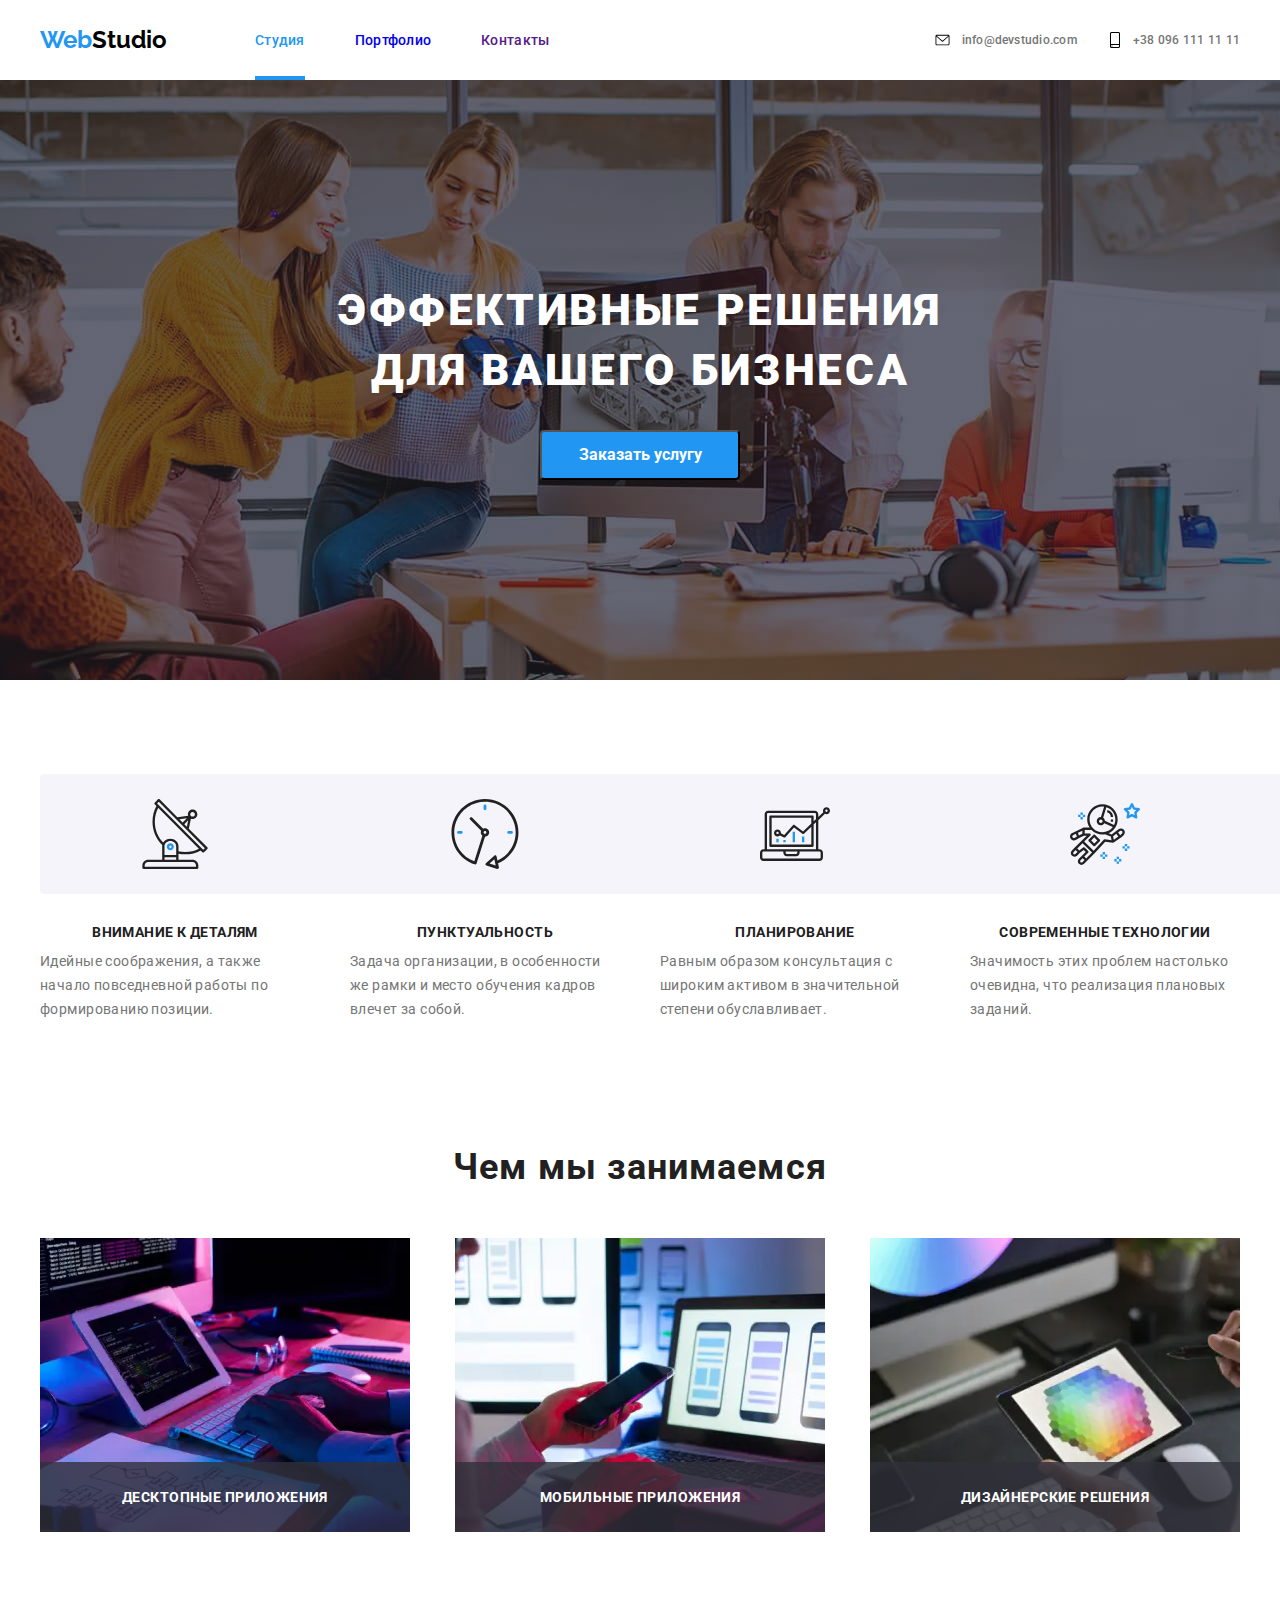
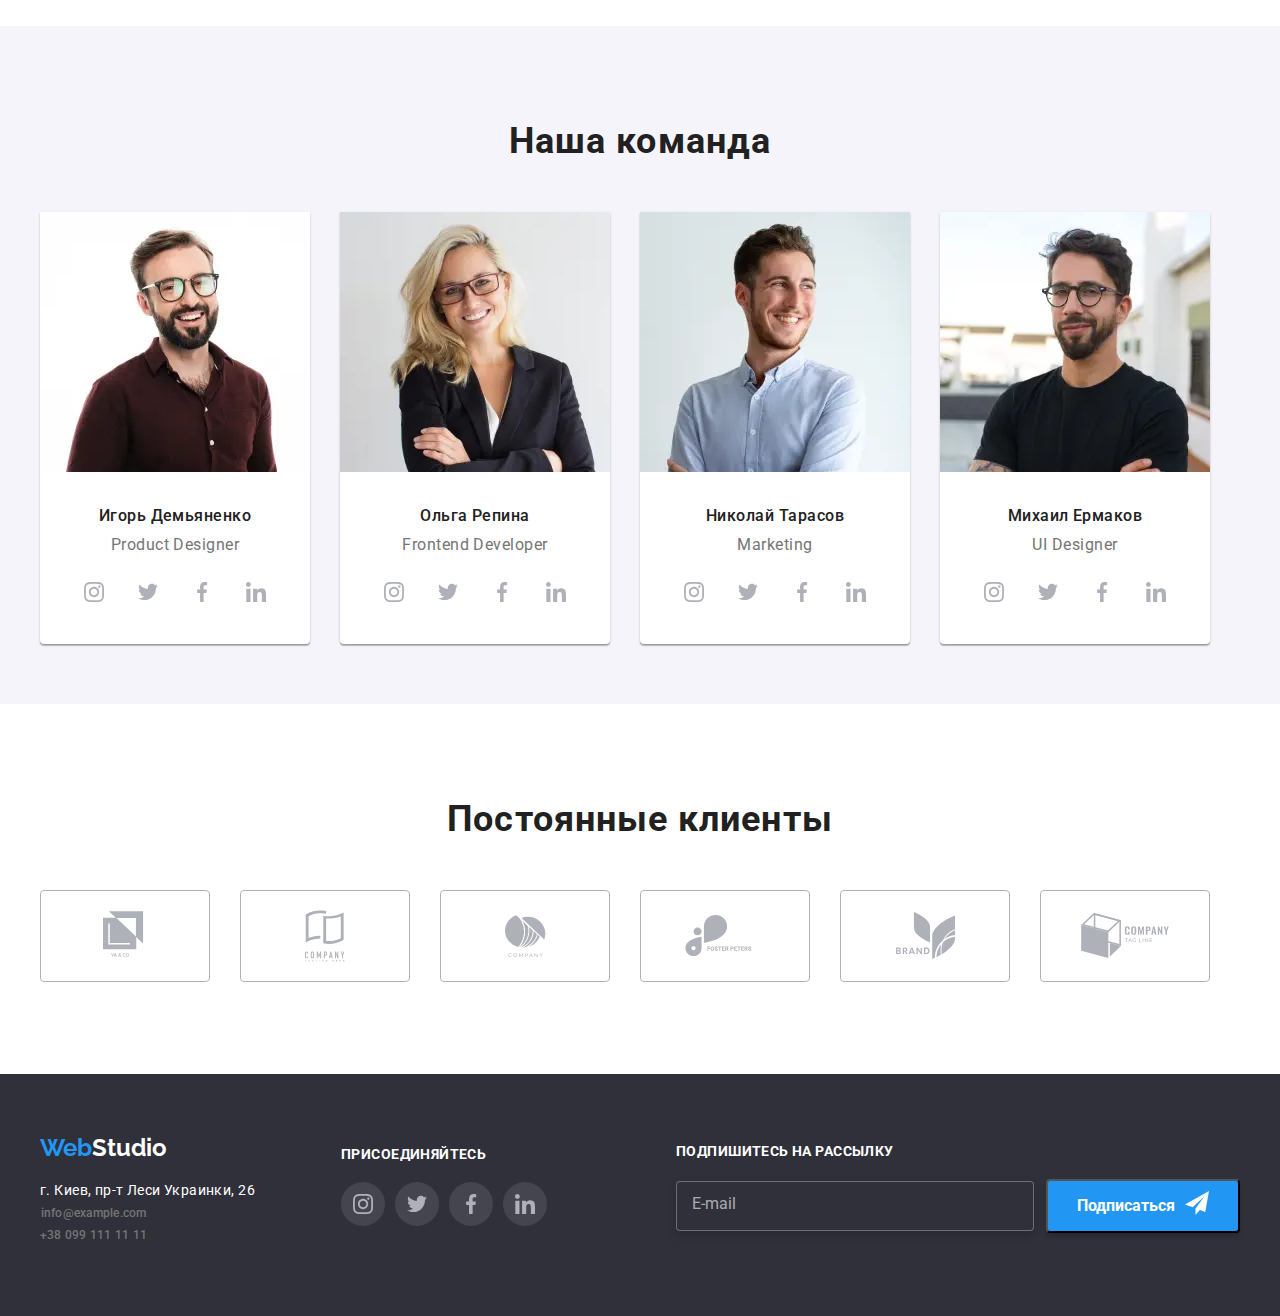
==== commit 1e50d2e8: "Исправляет замечания" ====
--- a/index.html
+++ b/index.html
@@ -264,12 +264,12 @@
         <section class="constant-clients container">
             <h2 class="constant-clients-title">Постоянные клиенты</h2>
             <ul class="constant-clients-list">
-                <li class="const-item"><a class="clients-link clients-icon" href="#"><svg class="const-icon" width="44.3" height="49.3" ><use  class="const-item" href="./symbol-defs.svg#icon-logo-1-1"></use></svg></a></li>
-                <li class="const-item"><a class="clients-link clients-icon" href="#"><svg class="const-icon" width="40" height="52" ><use  class="const-item" href="./symbol-defs.svg#icon-logo-2-1"></use></svg></a></li>
-                <li class="const-item"><a class="clients-link clients-icon" href="#"><svg class="const-icon" width="41" height="42.6" ><use class="const-item"  href="./symbol-defs.svg#icon-logo-3-1"></use></svg></a></li>
-                <li class="const-item"><a class="clients-link clients-icon" href="#"><svg class="const-icon" width="79.7" height="42" ><use  class="const-item" href="./symbol-defs.svg#icon-logo-4-1"></use></svg></a></li>
-                <li class="const-item"><a class="clients-link clients-icon" href="#"><svg class="const-icon" width="59" height="47" ><use  class="const-item" href="./symbol-defs.svg#icon-logo-5-1"></use></svg></a></li>
-                <li class="const-item"><a class="clients-link clients-icon" href="#"><svg class="const-icon" width="88.5" height="45.5" ><use  class="const-item" href="./symbol-defs.svg#icon-logo-6-1"></use></svg></a></li>
+                <li class="const-item"><a class="clients-link" href="#"><svg class="const-icon" width="44.3" height="49.3" ><use  class="const-item" href="./symbol-defs.svg#icon-logo-1-1"></use></svg></a></li>
+                <li class="const-item"><a class="clients-link" href="#"><svg class="const-icon" width="40" height="52" ><use  class="const-item" href="./symbol-defs.svg#icon-logo-2-1"></use></svg></a></li>
+                <li class="const-item"><a class="clients-link" href="#"><svg class="const-icon" width="41" height="42.6" ><use class="const-item"  href="./symbol-defs.svg#icon-logo-3-1"></use></svg></a></li>
+                <li class="const-item"><a class="clients-link" href="#"><svg class="const-icon" width="79.7" height="42" ><use  class="const-item" href="./symbol-defs.svg#icon-logo-4-1"></use></svg></a></li>
+                <li class="const-item"><a class="clients-link" href="#"><svg class="const-icon" width="59" height="47" ><use  class="const-item" href="./symbol-defs.svg#icon-logo-5-1"></use></svg></a></li>
+                <li class="const-item"><a class="clients-link" href="#"><svg class="const-icon" width="88.5" height="45.5" ><use  class="const-item" href="./symbol-defs.svg#icon-logo-6-1"></use></svg></a></li>
             </ul>
         </section>
     </main> 
@@ -320,7 +320,7 @@
     <div class="backdrop is-hidden" data-modal>
         <div class="modal">
             <button class="modal-btn-close" type="button" data-modal-close>
-                <svg class="modal-close-icon">
+                <svg  class="modal-close-icon">
                     <use href="./symbol-defs.svg#icon-close-black-18dp-2-1-1"></use>
                 </svg>
             </button>
--- a/css/main.min.css
+++ b/css/main.min.css
@@ -1,2 +1,2 @@
-.container{width:100%;padding:0 15px}@media screen and (min-width: 480px){.container{max-width:480px;margin:0 auto}}@media screen and (min-width: 768px){.container{max-width:768px;padding:0 15px}}@media screen and (min-width: 1200px){.container{max-width:1200px;padding:0 15px}}h1,h2,h3,h4,h5,h6{margin:0}ul,ol{margin:0;padding:0}p{margin:0}body{margin:0}.container-nav-logo{font-size:24px;font-weight:700;line-height:1.167;font-family:Raleway,sans-serif;text-decoration:none;-webkit-animation-duration:1000ms;animation-duration:1000ms}.logo-first{color:#2196F3}.close-btn-icon,.menu-btn-icon{fill:#000000;-webkit-transition:250ms cubic-bezier(0.4, 0, 0.2, 1);transition:250ms cubic-bezier(0.4, 0, 0.2, 1)}.close-menu-btn:hover .close-btn-icon,.close-menu-btn:focus .close-btn-icon,.close-menu-btn:hover .menu-btn-icon,.close-menu-btn:focus .menu-btn-icon{fill:#2196F3}.close-menu-btn{background-color:transparent;border:none}.close-menu-icon{width:40px;height:40px;fill:#000000}.close-menu-btn .close-btn-icon{display:none}.close-menu-btn.is-open .close-btn-icon{display:block}.close-menu-btn.is-open .menu-btn-icon{display:none}.logo-second{color:#000000}.header{padding-bottom:25px;padding-top:24px}.nav{position:relative;display:-webkit-box;display:-ms-flexbox;display:flex;-webkit-box-align:center;-ms-flex-align:center;align-items:center;-webkit-box-pack:justify;-ms-flex-pack:justify;justify-content:space-between}.additional-menu{opacity:0;position:absolute;z-index:100;width:100%;height:393px;top:100%;left:0;-webkit-transform:translateY(24px);transform:translateY(24px);background-color:white;display:-webkit-box;display:-ms-flexbox;display:flex;-webkit-box-orient:vertical;-webkit-box-direction:normal;-ms-flex-direction:column;flex-direction:column;-webkit-box-align:center;-ms-flex-align:center;align-items:center}.additional-menu.is-open{opacity:1}.nav-list{font-family:Roboto;font-style:normal;font-weight:500;font-size:18px;line-height:1.167;letter-spacing:0.02em;color:#212121}a{text-decoration:none}ul{list-style-type:none}.nav-list-studio{position:relative}.nav-list-portfolio{position:relative}.container-nav-nav-list{padding-top:60px;margin-bottom:60px;display:-webkit-box;display:-ms-flexbox;display:flex;-webkit-box-orient:vertical;-webkit-box-direction:normal;-ms-flex-direction:column;flex-direction:column;-webkit-box-align:center;-ms-flex-align:center;align-items:center}.nav-list:not(:last-child){margin-bottom:40px}.mail,.tel{font-family:Roboto;font-style:normal;font-weight:500;font-size:18px;line-height:1.167;letter-spacing:0.02em;color:#757575;display:-webkit-box;display:-ms-flexbox;display:flex;-webkit-box-align:center;-ms-flex-align:center;align-items:center}.mail{margin-bottom:16px}.icon-envelope{width:19px;height:14px;margin-right:10px}.icon-smartphone{width:16px;height:20px;margin-right:10px}.container-contacts{display:-webkit-box;display:-ms-flexbox;display:flex;-webkit-box-orient:vertical;-webkit-box-direction:normal;-ms-flex-direction:column;flex-direction:column}.contacts-smartphone,.contacts-envelope{display:-webkit-box;display:-ms-flexbox;display:flex;-webkit-box-orient:horizontal;-webkit-box-direction:normal;-ms-flex-direction:row;flex-direction:row;-webkit-box-align:center;-ms-flex-align:center;align-items:center;padding:0;margin:0}.mail,.tel{display:-webkit-box;display:-ms-flexbox;display:flex;-webkit-box-align:center;-ms-flex-align:center;align-items:center}.mail:hover,.mail:focus,.tel:hover,.tel:focus{color:#2196F3}.nav-list-studio:hover,.nav-list-studio:focus,.nav-list-portfolio:hover,.nav-list-portfolio:focus,.nav-list-contacts:hover,.nav-list-contacts:focus{color:#2196F3}.icon-envelope:hover,.icon-envelope:focus,.icon-smartphone:hover,.icon-smartphone:focus{fill:#2196F3}.mail:focus .icon-envelope,.mail:hover .icon-envelope,.tel:hover .icon-smartphone,.tel:focus .icon-smartphone{fill:#2196F3}.current-studio{color:#2196F3}.current-studio::after{content:'';display:block;width:100%;height:4px;background-color:#2196F3;position:absolute;top:30px}.current-portfolio{color:#2196F3}.current-portfolio::after{content:'';width:100%;display:block;height:4px;background-color:#2196F3;position:absolute;top:30px}.nav-list-studio,.nav-list-portfolio,.nav-list-contacts,.mail,.tel{-webkit-transition:250ms cubic-bezier(0.4, 0, 0.2, 1);transition:250ms cubic-bezier(0.4, 0, 0.2, 1);display:block}@media screen and (min-width: 768px){.additional-menu{opacity:1;position:static;-webkit-transform:translateY(0);transform:translateY(0);height:-webkit-max-content;height:-moz-max-content;height:max-content;display:-webkit-box;display:-ms-flexbox;display:flex;-webkit-box-orient:horizontal;-webkit-box-direction:normal;-ms-flex-direction:row;flex-direction:row;-webkit-box-align:center;-ms-flex-align:center;align-items:center;-webkit-box-pack:justify;-ms-flex-pack:justify;justify-content:space-between}.container-nav-nav-list{-webkit-box-orient:horizontal;-webkit-box-direction:normal;-ms-flex-direction:row;flex-direction:row;-webkit-box-align:center;-ms-flex-align:center;align-items:center;-webkit-box-pack:center;-ms-flex-pack:center;justify-content:center;margin:0;padding:0}.nav-list:not(:last-child){margin:0;margin-right:50px}.close-menu-btn{display:none}.nav{position:static;display:-webkit-box;display:-ms-flexbox;display:flex;-webkit-box-align:center;-ms-flex-align:center;align-items:center}.head-logo{margin-right:88px}.header{padding:26px 0;display:-webkit-box;display:-ms-flexbox;display:flex;-webkit-box-align:center;-ms-flex-align:center;align-items:center}.nav-list{font-family:Roboto;font-style:normal;font-weight:500;font-size:14px;line-height:1.143;letter-spacing:0.02em;color:#212121}.mail,.tel{font-family:Roboto;font-style:normal;font-weight:500;font-size:12px;line-height:1.167;letter-spacing:0.02em;color:#757575;display:-webkit-box;display:-ms-flexbox;display:flex;-webkit-box-align:center;-ms-flex-align:center;align-items:center}.current-studio::after{content:' ';top:55px}.current-portfolio::after{content:' ';top:55px}}@media screen and (min-width: 1200px){.container-contacts{-webkit-box-orient:horizontal;-webkit-box-direction:normal;-ms-flex-direction:row;flex-direction:row;-webkit-box-align:center;-ms-flex-align:center;align-items:center}.mail{margin:0;margin-right:30px;display:-webkit-box;display:-ms-flexbox;display:flex;-webkit-box-align:center;-ms-flex-align:center;align-items:center}.tel{display:-webkit-box;display:-ms-flexbox;display:flex;-webkit-box-align:center;-ms-flex-align:center;align-items:center}.contacts-smartphone,.contacts-envelope{-webkit-box-align:center;-ms-flex-align:center;align-items:center}.current-studio::after{content:' ';top:44px}.current-portfolio::after{content:' ';top:44px}}.hero{background-image:-webkit-gradient(linear, left top, left bottom, from(rgba(47,48,58,0.4)), to(rgba(47,48,58,0.4))),url("../Images/Hero/bgmb.jpg");background-image:linear-gradient(rgba(47,48,58,0.4), rgba(47,48,58,0.4)),url("../Images/Hero/bgmb.jpg");background-repeat:no-repeat;padding:118px 0;display:-webkit-box;display:-ms-flexbox;display:flex;-webkit-box-orient:vertical;-webkit-box-direction:normal;-ms-flex-direction:column;flex-direction:column;-webkit-box-align:center;-ms-flex-align:center;align-items:center;background-size:480px 400px;background-position:center}@media screen and (min-device-pixel-ratio: 2) and (min-width: 320px), screen and (-webkit-min-device-pixel-ratio: 2) and (min-width: 320px), screen and (min-resolution: 192dpi) and (min-width: 320px), screen and (min-resolution: 2dppx) and (min-width: 320px){.hero{background-image:-webkit-gradient(linear, left top, left bottom, from(rgba(47,48,58,0.4)), to(rgba(47,48,58,0.4))),url("../Images/Hero/bgmb2.jpg");background-image:linear-gradient(rgba(47,48,58,0.4), rgba(47,48,58,0.4)),url("../Images/Hero/bgmb2.jpg")}}.hero-title{font-family:Roboto;font-style:normal;font-weight:900;font-size:26px;line-height:1.615;margin-bottom:30px;text-align:center;letter-spacing:0.06em;text-transform:uppercase;color:#FFFFFF}.hero-btn{font-family:Roboto,sans-serif;font-style:normal;font-weight:bold;font-size:16px;line-height:1.875;text-align:center;min-width:200px;min-height:50px;background-color:#2196F3;border-radius:4px;color:#FFFFFF}@media screen and (min-width: 768px){.hero{background-image:-webkit-gradient(linear, left top, left bottom, from(rgba(47,48,58,0.4)), to(rgba(47,48,58,0.4))),url("../Images/Hero/bgtab.jpg");background-image:linear-gradient(rgba(47,48,58,0.4), rgba(47,48,58,0.4)),url("../Images/Hero/bgtab.jpg");background-repeat:no-repeat;padding:118px 0;display:-webkit-box;display:-ms-flexbox;display:flex;-webkit-box-orient:vertical;-webkit-box-direction:normal;-ms-flex-direction:column;flex-direction:column;-webkit-box-align:center;-ms-flex-align:center;align-items:center;background-size:768px 400px}}@media screen and (min-width: 768px) and (min-device-pixel-ratio: 2), screen and (min-width: 768px) and (-webkit-min-device-pixel-ratio: 2), screen and (min-width: 768px) and (min-resolution: 192dpi), screen and (min-width: 768px) and (min-resolution: 2dppx){.hero{background-image:-webkit-gradient(linear, left top, left bottom, from(rgba(47,48,58,0.4)), to(rgba(47,48,58,0.4))),url("../Images/Hero/bgtab2.jpg");background-image:linear-gradient(rgba(47,48,58,0.4), rgba(47,48,58,0.4)),url("../Images/Hero/bgtab2.jpg")}}@media screen and (min-width: 1200px){.hero-title{font-family:Roboto;font-style:normal;font-weight:900;font-size:44px;line-height:1.364;text-align:center;letter-spacing:0.06em;text-transform:uppercase;color:#FFFFFF}.hero{background-image:-webkit-gradient(linear, left top, left bottom, from(rgba(47,48,58,0.4)), to(rgba(47,48,58,0.4))),url("../Images/Hero/bgdt.jpg");background-image:linear-gradient(rgba(47,48,58,0.4), rgba(47,48,58,0.4)),url("../Images/Hero/bgdt.jpg");background-repeat:no-repeat;padding:200px 0;display:-webkit-box;display:-ms-flexbox;display:flex;-webkit-box-orient:vertical;-webkit-box-direction:normal;-ms-flex-direction:column;flex-direction:column;-webkit-box-align:center;-ms-flex-align:center;align-items:center;background-size:1600px 600px}}@media screen and (min-width: 1200px) and (min-device-pixel-ratio: 2), screen and (min-width: 1200px) and (-webkit-min-device-pixel-ratio: 2), screen and (min-width: 1200px) and (min-resolution: 192dpi), screen and (min-width: 1200px) and (min-resolution: 2dppx){.hero{background-image:-webkit-gradient(linear, left top, left bottom, from(rgba(47,48,58,0.4)), to(rgba(47,48,58,0.4))),url("../Images/Hero/bgdt2.jpg");background-image:linear-gradient(rgba(47,48,58,0.4), rgba(47,48,58,0.4)),url("../Images/Hero/bgdt2.jpg")}}.advantages-section-list{padding-top:60px;padding-bottom:60px}.advantages:not(:last-child){margin-bottom:30px}.advantages{display:block;margin-left:auto;margin-right:auto}.advantages-icon-container{padding-top:25px;padding-bottom:25px;background-color:#F5F4FA;border-radius:4px}.advantages-icon-container-icon{display:block;margin-left:auto;margin-right:auto;width:70px;height:70px}.advantages-title{text-align:center;font-family:Roboto,sans-serif;font-style:normal;font-weight:bold;font-size:14px;line-height:1.143;letter-spacing:0.03em;text-transform:uppercase;color:#212121;margin-top:30px}.advantages-discription{font-family:Roboto,sans-serif;font-style:normal;font-weight:normal;font-size:14px;line-height:1.714;letter-spacing:0.03em;color:#757575;margin-top:10px}@media screen and (min-width: 480px){.advantages{max-width:480px}}@media screen and (min-width: 768px){.advantages-section-list{display:-webkit-box;display:-ms-flexbox;display:flex;-ms-flex-wrap:wrap;flex-wrap:wrap;-webkit-box-pack:center;-ms-flex-pack:center;justify-content:center}.advantages{margin:0;width:354px}.advantages:nth-child(odd){margin-right:30px}.advantages-icon-container{padding-left:142px;padding-right:142px;max-width:354px}.advantages-item:nth-child(2n+1){margin-right:30px}}@media screen and (min-width: 1200px){.advantages-section-list{display:-webkit-box;display:-ms-flexbox;display:flex;-webkit-box-pack:justify;-ms-flex-pack:justify;justify-content:space-between;padding:94px 0}.advantages-item{margin:0}.advantages{width:270px}.advantages-icon-container{padding-left:100px;padding-right:100px;margin:0;width:270px}.advantages-icon-container-icon{margin:0}.advantages:nth-child(odd){margin-right:0}}.we_made-title{font-family:Roboto,sans-serif;font-weight:700;font-size:36px;line-height:1.167;text-align:center;letter-spacing:0.03em;color:#212121}.we-made-foto{display:block}.we-made-item{position:absolute;display:-webkit-box;display:-ms-flexbox;display:flex;-webkit-box-pack:center;-ms-flex-pack:center;justify-content:center;padding-top:27px;padding-bottom:27px;background:rgba(47,48,58,0.8);width:370px;-webkit-transform:translateY(-100%);transform:translateY(-100%);font-family:Roboto,sans-serif;font-style:normal;font-weight:bold;font-size:14px;line-height:1.143;text-align:center;letter-spacing:0.03em;text-transform:uppercase;color:#FFFFFF}.we_made{padding-bottom:94px}@media screen and (max-width: 1199px){.we_made{display:none}}.we_made_job-list{position:relative;display:-webkit-box;display:-ms-flexbox;display:flex;-webkit-box-pack:justify;-ms-flex-pack:justify;justify-content:space-between;margin-top:50px}.we_made_job-list:not(:last-child){margin-right:30px}.name{padding-top:30px}.position{margin-top:10px}.our_team-tilte{font-family:Roboto;font-style:normal;font-weight:bold;font-size:28px;line-height:1.18;text-align:center;letter-spacing:0.03em;color:#212121}.our_team-item-title{font-family:Roboto,sans-serif;font-style:normal;font-weight:500;font-size:16px;line-height:1.188;text-align:center;letter-spacing:0.03em;color:#212121}.img-team-item{width:100%;height:460px;-o-object-fit:cover;object-fit:cover}.our_team-item-position{font-family:Roboto,sans-serif;font-style:normal;font-weight:normal;font-size:16px;line-height:1.188;text-align:center;letter-spacing:0.03em;color:#757575;margin-bottom:16px}.our_team-item{border-radius:0 0 4px 4px;-webkit-box-shadow:0px 1px 3px rgba(0,0,0,0.12),0px 1px 1px rgba(0,0,0,0.14),0px 2px 1px rgba(0,0,0,0.2);box-shadow:0px 1px 3px rgba(0,0,0,0.12),0px 1px 1px rgba(0,0,0,0.14),0px 2px 1px rgba(0,0,0,0.2);background-color:#FFFFFF}.our_team{padding-top:60px;padding-bottom:60px;background-color:#F5F4FA}.our-team-list{display:-webkit-box;display:-ms-flexbox;display:flex;-webkit-box-orient:vertical;-webkit-box-direction:normal;-ms-flex-direction:column;flex-direction:column;margin-top:30px;width:-webkit-max-content;width:-moz-max-content;width:max-content}.our_team-item:not(:last-child){margin-bottom:30px}.our_team{background-color:#F5F4FA}.social-list{list-style-type:none}.social-list-item{display:-webkit-box;display:-ms-flexbox;display:flex}.social-list-item:not(:last-child){margin-right:10px}.social-link{display:-webkit-box;display:-ms-flexbox;display:flex;-webkit-box-pack:center;-ms-flex-pack:center;justify-content:center;-webkit-box-align:center;-ms-flex-align:center;align-items:center;width:44px;height:44px;border-radius:50%;-webkit-transition:250ms cubic-bezier(0.4, 0, 0.2, 1);transition:250ms cubic-bezier(0.4, 0, 0.2, 1)}.social-link:hover,.social-link:focus{background-color:#2196F3}.social-list{display:-webkit-box;display:-ms-flexbox;display:flex;-webkit-box-pack:center;-ms-flex-pack:center;justify-content:center;padding-bottom:24px}.social-icon{display:inline-block;margin-left:auto;margin-right:auto;margin-top:auto;margin-bottom:auto;width:20px;height:20px;fill:#AFB1B8}.social-link:hover .social-icon,.social-link:focus .social-icon{fill:#FFFFFF}@media screen and (min-width: 768px){.our-team-list{display:-webkit-box;display:-ms-flexbox;display:flex;-webkit-box-orient:horizontal;-webkit-box-direction:normal;-ms-flex-direction:row;flex-direction:row;width:100%;-ms-flex-wrap:wrap;flex-wrap:wrap}.our_team-item:not(:last-child){margin-bottom:0}.img-team-item{width:354px;height:374px;-o-object-fit:cover;object-fit:cover}.our_team-item:nth-child(odd){margin-right:30px}.our_team-item:nth-child(-n+2){margin-bottom:30px}}@media screen and (min-width: 1200px){.our_team-item:nth-child(odd){margin-right:0}.our_team-item:nth-child(-n+2){margin-bottom:0}.our_team{padding-top:94px;padding-bottom:94pxpx}.img-team-item{width:270px;height:260px;-o-object-fit:cover;object-fit:cover}.social-list{padding-bottom:30px}.our_team-item:not(:last-child){margin-right:30px}.our_team-tilte{font-family:Roboto;font-style:normal;font-weight:bold;font-size:36px;line-height:1.167;text-align:center;letter-spacing:0.03em;color:#212121}.our-team-list{margin-top:50px}}.constant-clients{display:block;padding-top:60px;padding-bottom:60px}.constant-clients-title{font-family:Roboto,sans-serif;font-style:normal;font-weight:bold;font-size:28px;line-height:1.179;text-align:center;letter-spacing:0.03em;color:#212121;margin-bottom:30px}.constant-clients-list{display:-webkit-box;display:-ms-flexbox;display:flex;-ms-flex-wrap:wrap;flex-wrap:wrap;list-style-type:none;width:100%}.const-item{display:-webkit-box;display:-ms-flexbox;display:flex}.const-item:hover,.const-item:focus{border-color:#2196F3}.const-item{display:-webkit-box;display:-ms-flexbox;display:flex;-webkit-box-pack:center;-ms-flex-pack:center;justify-content:center;-webkit-box-align:center;-ms-flex-align:center;align-items:center;height:90px;border:1px solid #AFB1B8;border-radius:4px;-ms-flex-preferred-size:calc((100%-60px)/2);flex-basis:calc((100%-60px)/2);margin:15px}.clients-link{fill:#AFB1B8;-webkit-transition:250ms cubic-bezier(0.4, 0, 0.2, 1);transition:250ms cubic-bezier(0.4, 0, 0.2, 1)}.clients-link:hover,.clients-link:focus{fill:#2196F3}.const-item:hover .clients-link,.const-item:focus .clients-link{fill:#2196F3}@media screen and (min-width: 100px) and (max-width: 767px){.const-item:nth-child(-n+2){margin-top:0}.const-item:nth-child(n+5){margin-bottom:0}}@media screen and (max-width: 767px){.const-item:nth-child(odd){margin-left:0}.const-item:nth-child(even){margin-right:0}.const-item{-ms-flex-preferred-size:210px;flex-basis:210px}.container{width:480px}}@media screen and (min-width: 768px) and (max-width: 1199px){.container{width:768px}.const-item{-ms-flex-preferred-size:226px;flex-basis:226px}.const-item:nth-child(3n+1){margin-left:0}.const-item:nth-child(3n+3){margin-right:0}.const-item:nth-child(-n+3){margin-top:0}.const-item:nth-child(n+3){margin-bottom:0}}@media screen and (min-width: 1200px){.container{width:1200px}.const-item{-ms-flex-preferred-size:170px;flex-basis:170px;margin-top:0;margin-bottom:0}.const-item:first-child{margin-left:0}.const-item:last-child{margin-right:0}.constant-clients{padding-top:94px;padding-bottom:94px}.constant-clients-title{margin-bottom:50px}.constant-clients-title{font-family:Roboto;font-style:normal;font-weight:bold;font-size:36px;line-height:1.167;text-align:center;letter-spacing:0.03em;color:#212121}}.footer{background-color:#2F303A;padding:60px 0}.join{font-family:Roboto;font-style:normal;font-weight:bold;font-size:14px;line-height:1.143;letter-spacing:0.03em;text-transform:uppercase;color:#FFFFFF;margin-bottom:20px;display:-webkit-box;display:-ms-flexbox;display:flex;-webkit-box-pack:center;-ms-flex-pack:center;justify-content:center}.footer-all{display:-webkit-box;display:-ms-flexbox;display:flex;-webkit-box-orient:vertical;-webkit-box-direction:normal;-ms-flex-direction:column;flex-direction:column;-webkit-box-align:baseline;-ms-flex-align:baseline;align-items:baseline;-webkit-box-pack:justify;-ms-flex-pack:justify;justify-content:space-between}.footer-form-title{font-family:Roboto,sans-serif;font-style:normal;font-weight:bold;font-size:14px;line-height:1.143;letter-spacing:0.03em;text-transform:uppercase;margin-bottom:20px;color:#FFFFFF;display:-webkit-box;display:-ms-flexbox;display:flex;-webkit-box-pack:center;-ms-flex-pack:center;justify-content:center}.form-shape{position:relative;margin:0;display:-webkit-box;display:-ms-flexbox;display:flex;-webkit-box-orient:vertical;-webkit-box-direction:normal;-ms-flex-direction:column;flex-direction:column;-webkit-box-align:center;-ms-flex-align:center;align-items:center}.footer-btn-title{font-family:Roboto,sans-serif;font-style:normal;font-weight:bold;font-size:16px;line-height:1.875;color:#FFFFFF}.footer-form-btn{background-color:#2196F3;-webkit-box-shadow:0px 4px 4px rgba(0,0,0,0.15);box-shadow:0px 4px 4px rgba(0,0,0,0.15);border-radius:4px;display:-webkit-box;display:-ms-flexbox;display:flex;-webkit-box-orient:horizontal;-webkit-box-direction:normal;-ms-flex-direction:row;flex-direction:row;padding:10px 29px;-webkit-box-pack:center;-ms-flex-pack:center;justify-content:center}.footer-input-mail{border:1px solid rgba(255,255,255,0.3);-webkit-box-sizing:border-box;box-sizing:border-box;-webkit-filter:drop-shadow(0px 4px 4px rgba(0,0,0,0.15));filter:drop-shadow(0px 4px 4px rgba(0,0,0,0.15));border-radius:4px;width:358px;height:50px;background-color:#2F303A;padding-left:75px;color:#ffffff;margin-bottom:20px}.footer-form-name{font-family:Roboto,sans-serif;font-style:normal;font-weight:normal;font-size:16px;line-height:1.25;color:rgba(255,255,255,0.6);position:absolute;top:50%;-webkit-transform:translateY(-230%);transform:translateY(-230%);left:16px}.footer-form-icon{width:24px;height:24px;margin-left:10px}.logo-foot{color:#ffffff}.social-link-footer{background:rgba(255,255,255,0.1)}.social-list-footer:not(:last-child){margin-right:10px}.container-logo{margin-bottom:20px;display:-webkit-box;display:-ms-flexbox;display:flex;-webkit-box-pack:center;-ms-flex-pack:center;justify-content:center}.contacts{display:-webkit-box;display:-ms-flexbox;display:flex;-webkit-box-orient:vertical;-webkit-box-direction:normal;-ms-flex-direction:column;flex-direction:column;-webkit-box-align:center;-ms-flex-align:center;align-items:center}.container-join .container-social-list{padding-left:0}.container-social-list{padding:0;margin-bottom:60px}.adress-sity{font-family:Roboto,sans-serif;font-style:normal;font-weight:normal;font-size:14px;line-height:24px1 0.714;letter-spacing:0.03em;color:#FFFFFF;margin-bottom:8px;display:-webkit-box;display:-ms-flexbox;display:flex;-webkit-box-pack:center;-ms-flex-pack:center;justify-content:center}.mail-footer{display:block;margin-bottom:8px}.tel-footer{margin-bottom:60px}@media screen and (min-width: 768px){.footer-content{display:-webkit-box;display:-ms-flexbox;display:flex;-webkit-box-orient:horizontal;-webkit-box-direction:normal;-ms-flex-direction:row;flex-direction:row;-webkit-box-pack:justify;-ms-flex-pack:justify;justify-content:space-between}.container-adress{margin-right:158px;display:-webkit-box;display:-ms-flexbox;display:flex;-webkit-box-orient:vertical;-webkit-box-direction:normal;-ms-flex-direction:column;flex-direction:column;-webkit-box-align:center;-ms-flex-align:center;align-items:center}.join{margin-top:5px}.foot-logo{margin-right:158px}.mail-footer{margin-right:0}}@media screen and (min-width: 1200px){.footer-all{-webkit-box-orient:horizontal;-webkit-box-direction:normal;-ms-flex-direction:row;flex-direction:row}.container-adress{-webkit-box-pack:start;-ms-flex-pack:start;justify-content:start;margin-right:0}.container-adress{-webkit-box-align:start;-ms-flex-align:start;align-items:flex-start;margin-right:70px;width:231px}.join{margin-top:12px;-webkit-box-pack:start;-ms-flex-pack:start;justify-content:flex-start}.container-join{margin-right:93px}.footer-form-title{-webkit-box-pack:start;-ms-flex-pack:start;justify-content:flex-start}.footer-input-mail{max-width:358px;margin-right:12px;margin-bottom:0}.form-shape{-webkit-box-orient:horizontal;-webkit-box-direction:normal;-ms-flex-direction:row;flex-direction:row;-webkit-box-align:center;-ms-flex-align:center;align-items:center}.footer-form-name{-webkit-transform:translateY(-60%);transform:translateY(-60%)}.tel-footer{margin:0}.container-social-list{margin-bottom:0}}.backdrop{position:fixed;width:100%;height:100%;z-index:100;top:0;left:0;background:rgba(0,0,0,0.2);-webkit-transition:350ms cubic-bezier(0.4, 0, 0.2, 1);transition:350ms cubic-bezier(0.4, 0, 0.2, 1);-webkit-transform:scale(1);transform:scale(1);overflow-y:scroll}.backdrop.is-hidden{opacity:0;pointer-events:none;-webkit-transform:scale(0.8);transform:scale(0.8)}.modal{position:absolute;top:50%;left:50%;-webkit-transform:translate(-50%, -50%);transform:translate(-50%, -50%);width:100%;min-height:609px;background-color:#ffffff}.modal-btn-close{position:absolute;right:8px;top:8px;width:30px;height:30px;border-radius:50%;border-color:rgba(0,0,0,0.1);background-color:#FFFFFF;display:-webkit-box;display:-ms-flexbox;display:flex;-webkit-box-pack:center;-ms-flex-pack:center;justify-content:center;-webkit-box-align:center;-ms-flex-align:center;align-items:center;padding:0;-webkit-transition:250ms cubic-bezier(0.4, 0, 0.2, 1);transition:250ms cubic-bezier(0.4, 0, 0.2, 1)}.modal-btn-close:hover,.modal-btn-close:focus{fill:var(--accent-color)}.modal-btn-close .modal-btn-close:hover .modal-close-icon,.modal-btn-close .modal-btn-close:hover .modal-close-icon{fill:var(--accent-color)}.modal-close-icon{display:block}.modal-form{display:block}.container-modal-form{padding-left:40px;padding-right:40px}.form-textarea{margin-bottom:20px}.modal-form-field{margin-top:10px;display:-webkit-box;display:-ms-flexbox;display:flex;-webkit-box-orient:vertical;-webkit-box-direction:normal;-ms-flex-direction:column;flex-direction:column;-webkit-transition:250ms cubic-bezier(0.4, 0, 0.2, 1);transition:250ms cubic-bezier(0.4, 0, 0.2, 1)}.modal-form-input{-webkit-transition:250ms cubic-bezier(0.4, 0, 0.2, 1);transition:250ms cubic-bezier(0.4, 0, 0.2, 1)}.modal-form-field:hover .modal-form-icon-mail,.modal-form-field:focus .modal-form-icon-mail,.modal-form-field:hover .modal-form-icon-tel,.modal-form-field:focus .modal-form-icon-tel,.modal-form-field:hover .modal-form-icon-name,.modal-form-field:focus .modal-form-icon-name{fill:var(--accent-color)}.modal-form-input:focus+.modal-form-icon-name,.modal-form-input:focus+.modal-form-icon-tel,.modal-form-input:focus+.modal-form-icon-mail{fill:var(--accent-color)}.modal-form-input:focus,.modal-form-textarea:focus{outline-color:var(--accent-color)}.modal-form-field:hover .modal-form-input,.modal-form-field:focus .modal-form-input{border-color:var(--accent-color)}.modal-form-field:focus{fill:var(--accent-color)}.modal-form-label{margin-bottom:4px}.modal-form-field input{width:100%;border:1px solid rgba(33,33,33,0.2);-webkit-box-sizing:border-box;box-sizing:border-box;border-radius:4px;min-height:40px;padding-left:38px}.modal-form-field textarea{width:100%;border:1px solid rgba(33,33,33,0.2);-webkit-box-sizing:border-box;box-sizing:border-box;border-radius:4px;min-height:120px;padding:12px}.modal-form-field textarea::-webkit-input-placeholder{font-family:var(--roboto-font);font-style:normal;font-weight:normal;font-size:12px;line-height:1.167;letter-spacing:0.01em;color:rgba(117,117,117,0.5);padding-left:4px}.modal-form-field textarea:-ms-input-placeholder{font-family:var(--roboto-font);font-style:normal;font-weight:normal;font-size:12px;line-height:1.167;letter-spacing:0.01em;color:rgba(117,117,117,0.5);padding-left:4px}.modal-form-field textarea::-ms-input-placeholder{font-family:var(--roboto-font);font-style:normal;font-weight:normal;font-size:12px;line-height:1.167;letter-spacing:0.01em;color:rgba(117,117,117,0.5);padding-left:4px}.modal-form-field textarea::placeholder{font-family:var(--roboto-font);font-style:normal;font-weight:normal;font-size:12px;line-height:1.167;letter-spacing:0.01em;color:rgba(117,117,117,0.5);padding-left:4px}.modal-policy{display:-webkit-box;display:-ms-flexbox;display:flex;-webkit-box-align:center;-ms-flex-align:center;align-items:center;padding-left:12px;margin-bottom:30px;-webkit-box-pack:center;-ms-flex-pack:center;justify-content:center}.container-modal-btn{display:-webkit-box;display:-ms-flexbox;display:flex;-webkit-box-pack:center;-ms-flex-pack:center;justify-content:center;padding-bottom:40px}.modal-form-field{position:relative}.modal-form-icon-name,.modal-form-icon-tel,.modal-form-icon-mail{position:absolute;top:0;left:0;width:18px;height:18px;-webkit-transform:translateY(24px);transform:translateY(24px);left:12px}.modal-form-btn{font-family:var(--accent-color);font-style:normal;font-weight:bold;font-size:16px;line-height:1.875;background-color:#2196F3;border-color:#2196F3;color:#FFFFFF;padding:10px 55px;-webkit-box-shadow:0px 4px 4px rgba(0,0,0,0.15);box-shadow:0px 4px 4px rgba(0,0,0,0.15);border-radius:4px}.modal-policy-link{color:#2196F3;margin-left:3px}.modal-policy-label{font-family:Roboto;font-style:normal;font-weight:normal;font-size:12px;line-height:1.167;letter-spacing:0.03em;color:#757575}.modal-form-field label{font-family:var(--roboto-font);font-style:normal;font-weight:normal;font-size:12px;line-height:1.167;letter-spacing:0.01em;color:#757575}.checkbox{-webkit-appearance:none;-moz-appearance:none;appearance:none}.checkbox-icon{display:block;width:16px;height:15px;margin-right:7px}.checkbox:checked+.checkbox-icon{fill:transparent;background-image:url(../Images/icon_check.svg);background-size:cover;background-origin:border-box}.modal-policy-label{display:-webkit-box;display:-ms-flexbox;display:flex;-webkit-box-align:center;-ms-flex-align:center;align-items:center}.modal-title{font-family:var(--roboto-font);font-style:normal;font-weight:bold;font-size:20px;line-height:1.15;text-align:center;letter-spacing:0.03em;color:#212121;padding-top:40px;padding-left:40px;padding-right:40px;margin-bottom:12px}.modal-btn-close .modal-close-icon{width:18px;height:18px}@media screen and (min-width: 480px){.modal{width:450px}}@media screen and (min-width: 1200px){.modal{width:528px;height:581px}}
+.container{width:100%;padding:0 15px}@media screen and (min-width: 480px){.container{max-width:480px;margin:0 auto}}@media screen and (min-width: 768px){.container{max-width:768px;padding:0 15px}}@media screen and (min-width: 1200px){.container{max-width:1200px;padding:0 15px}}h1,h2,h3,h4,h5,h6{margin:0}ul,ol{margin:0;padding:0}p{margin:0}body{margin:0}.container-nav-logo{font-size:24px;font-weight:700;line-height:1.167;font-family:Raleway,sans-serif;text-decoration:none;-webkit-animation-duration:1000ms;animation-duration:1000ms}.logo-first{color:#2196F3}.close-btn-icon,.menu-btn-icon{fill:#000000;-webkit-transition:250ms cubic-bezier(0.4, 0, 0.2, 1);transition:250ms cubic-bezier(0.4, 0, 0.2, 1)}.close-menu-btn:hover .close-btn-icon,.close-menu-btn:focus .close-btn-icon,.close-menu-btn:hover .menu-btn-icon,.close-menu-btn:focus .menu-btn-icon{fill:#2196F3}.close-menu-btn{background-color:transparent;border:none}.close-menu-icon{width:40px;height:40px;fill:#000000}.close-menu-btn .close-btn-icon{display:none}.close-menu-btn.is-open .close-btn-icon{display:block}.close-menu-btn.is-open .menu-btn-icon{display:none}.logo-second{color:#000000}.header{padding-bottom:25px;padding-top:24px}.nav{position:relative;display:-webkit-box;display:-ms-flexbox;display:flex;-webkit-box-align:center;-ms-flex-align:center;align-items:center;-webkit-box-pack:justify;-ms-flex-pack:justify;justify-content:space-between}.additional-menu{opacity:0;position:absolute;z-index:100;width:100%;height:393px;top:100%;left:0;-webkit-transform:translateY(24px);transform:translateY(24px);background-color:white;display:-webkit-box;display:-ms-flexbox;display:flex;-webkit-box-orient:vertical;-webkit-box-direction:normal;-ms-flex-direction:column;flex-direction:column;-webkit-box-align:center;-ms-flex-align:center;align-items:center}.additional-menu.is-open{opacity:1}.nav-list{font-family:Roboto;font-style:normal;font-weight:500;font-size:18px;line-height:1.167;letter-spacing:0.02em;color:#212121}a{text-decoration:none}ul{list-style-type:none}.nav-list-studio{position:relative}.nav-list-portfolio{position:relative}.container-nav-nav-list{padding-top:60px;margin-bottom:60px;display:-webkit-box;display:-ms-flexbox;display:flex;-webkit-box-orient:vertical;-webkit-box-direction:normal;-ms-flex-direction:column;flex-direction:column;-webkit-box-align:center;-ms-flex-align:center;align-items:center}.nav-list:not(:last-child){margin-bottom:40px}.mail,.tel{font-family:Roboto;font-style:normal;font-weight:500;font-size:18px;line-height:1.167;letter-spacing:0.02em;color:#757575;display:-webkit-box;display:-ms-flexbox;display:flex;-webkit-box-align:center;-ms-flex-align:center;align-items:center}.mail{margin-bottom:16px}.icon-envelope{width:19px;height:14px;margin-right:10px}.icon-smartphone{width:16px;height:20px;margin-right:10px}.container-contacts{display:-webkit-box;display:-ms-flexbox;display:flex;-webkit-box-orient:vertical;-webkit-box-direction:normal;-ms-flex-direction:column;flex-direction:column}.contacts-smartphone,.contacts-envelope{display:-webkit-box;display:-ms-flexbox;display:flex;-webkit-box-orient:horizontal;-webkit-box-direction:normal;-ms-flex-direction:row;flex-direction:row;-webkit-box-align:center;-ms-flex-align:center;align-items:center;padding:0;margin:0}.mail,.tel{display:-webkit-box;display:-ms-flexbox;display:flex;-webkit-box-align:center;-ms-flex-align:center;align-items:center}.mail:hover,.mail:focus,.tel:hover,.tel:focus{color:#2196F3}.nav-list-studio:hover,.nav-list-studio:focus,.nav-list-portfolio:hover,.nav-list-portfolio:focus,.nav-list-contacts:hover,.nav-list-contacts:focus{color:#2196F3}.icon-envelope:hover,.icon-envelope:focus,.icon-smartphone:hover,.icon-smartphone:focus{fill:#2196F3}.mail:focus .icon-envelope,.mail:hover .icon-envelope,.tel:hover .icon-smartphone,.tel:focus .icon-smartphone{fill:#2196F3}.current-studio{color:#2196F3}.current-studio::after{content:'';display:block;width:100%;height:4px;background-color:#2196F3;position:absolute;top:30px}.current-portfolio{color:#2196F3}.current-portfolio::after{content:'';width:100%;display:block;height:4px;background-color:#2196F3;position:absolute;top:30px}.nav-list-studio,.nav-list-portfolio,.nav-list-contacts,.mail,.tel{-webkit-transition:250ms cubic-bezier(0.4, 0, 0.2, 1);transition:250ms cubic-bezier(0.4, 0, 0.2, 1);display:block}@media screen and (min-width: 768px){.additional-menu{opacity:1;position:static;-webkit-transform:translateY(0);transform:translateY(0);height:-webkit-max-content;height:-moz-max-content;height:max-content;display:-webkit-box;display:-ms-flexbox;display:flex;-webkit-box-orient:horizontal;-webkit-box-direction:normal;-ms-flex-direction:row;flex-direction:row;-webkit-box-align:center;-ms-flex-align:center;align-items:center;-webkit-box-pack:justify;-ms-flex-pack:justify;justify-content:space-between}.container-nav-nav-list{-webkit-box-orient:horizontal;-webkit-box-direction:normal;-ms-flex-direction:row;flex-direction:row;-webkit-box-align:center;-ms-flex-align:center;align-items:center;-webkit-box-pack:center;-ms-flex-pack:center;justify-content:center;margin:0;padding:0}.nav-list:not(:last-child){margin:0;margin-right:50px}.close-menu-btn{display:none}.nav{position:static;display:-webkit-box;display:-ms-flexbox;display:flex;-webkit-box-align:center;-ms-flex-align:center;align-items:center}.head-logo{margin-right:88px}.header{padding:26px 0;display:-webkit-box;display:-ms-flexbox;display:flex;-webkit-box-align:center;-ms-flex-align:center;align-items:center}.nav-list{font-family:Roboto;font-style:normal;font-weight:500;font-size:14px;line-height:1.143;letter-spacing:0.02em;color:#212121}.mail,.tel{font-family:Roboto;font-style:normal;font-weight:500;font-size:12px;line-height:1.167;letter-spacing:0.02em;color:#757575;display:-webkit-box;display:-ms-flexbox;display:flex;-webkit-box-align:center;-ms-flex-align:center;align-items:center}.current-studio::after{content:' ';top:55px}.current-portfolio::after{content:' ';top:55px}}@media screen and (min-width: 1200px){.container-contacts{-webkit-box-orient:horizontal;-webkit-box-direction:normal;-ms-flex-direction:row;flex-direction:row;-webkit-box-align:center;-ms-flex-align:center;align-items:center}.mail{margin:0;margin-right:30px;display:-webkit-box;display:-ms-flexbox;display:flex;-webkit-box-align:center;-ms-flex-align:center;align-items:center}.tel{display:-webkit-box;display:-ms-flexbox;display:flex;-webkit-box-align:center;-ms-flex-align:center;align-items:center}.contacts-smartphone,.contacts-envelope{-webkit-box-align:center;-ms-flex-align:center;align-items:center}.current-studio::after{content:' ';top:44px}.current-portfolio::after{content:' ';top:44px}}.hero{background-image:-webkit-gradient(linear, left top, left bottom, from(rgba(47,48,58,0.4)), to(rgba(47,48,58,0.4))),url("../Images/Hero/bgmb.jpg");background-image:linear-gradient(rgba(47,48,58,0.4), rgba(47,48,58,0.4)),url("../Images/Hero/bgmb.jpg");background-repeat:no-repeat;padding:118px 0;display:-webkit-box;display:-ms-flexbox;display:flex;-webkit-box-orient:vertical;-webkit-box-direction:normal;-ms-flex-direction:column;flex-direction:column;-webkit-box-align:center;-ms-flex-align:center;align-items:center;background-size:480px 400px;background-position:center}@media screen and (min-device-pixel-ratio: 2) and (min-width: 320px), screen and (-webkit-min-device-pixel-ratio: 2) and (min-width: 320px), screen and (min-resolution: 192dpi) and (min-width: 320px), screen and (min-resolution: 2dppx) and (min-width: 320px){.hero{background-image:-webkit-gradient(linear, left top, left bottom, from(rgba(47,48,58,0.4)), to(rgba(47,48,58,0.4))),url("../Images/Hero/bgmb2.jpg");background-image:linear-gradient(rgba(47,48,58,0.4), rgba(47,48,58,0.4)),url("../Images/Hero/bgmb2.jpg")}}.hero-title{font-family:Roboto;font-style:normal;font-weight:900;font-size:26px;line-height:1.615;margin-bottom:30px;text-align:center;letter-spacing:0.06em;text-transform:uppercase;color:#FFFFFF}.hero-btn{font-family:Roboto,sans-serif;font-style:normal;font-weight:bold;font-size:16px;line-height:1.875;text-align:center;min-width:200px;min-height:50px;background-color:#2196F3;border-radius:4px;color:#FFFFFF}@media screen and (min-width: 768px){.hero{background-image:-webkit-gradient(linear, left top, left bottom, from(rgba(47,48,58,0.4)), to(rgba(47,48,58,0.4))),url("../Images/Hero/bgtab.jpg");background-image:linear-gradient(rgba(47,48,58,0.4), rgba(47,48,58,0.4)),url("../Images/Hero/bgtab.jpg");background-repeat:no-repeat;padding:118px 0;display:-webkit-box;display:-ms-flexbox;display:flex;-webkit-box-orient:vertical;-webkit-box-direction:normal;-ms-flex-direction:column;flex-direction:column;-webkit-box-align:center;-ms-flex-align:center;align-items:center;background-size:768px 400px}}@media screen and (min-width: 768px) and (min-device-pixel-ratio: 2), screen and (min-width: 768px) and (-webkit-min-device-pixel-ratio: 2), screen and (min-width: 768px) and (min-resolution: 192dpi), screen and (min-width: 768px) and (min-resolution: 2dppx){.hero{background-image:-webkit-gradient(linear, left top, left bottom, from(rgba(47,48,58,0.4)), to(rgba(47,48,58,0.4))),url("../Images/Hero/bgtab2.jpg");background-image:linear-gradient(rgba(47,48,58,0.4), rgba(47,48,58,0.4)),url("../Images/Hero/bgtab2.jpg")}}@media screen and (min-width: 1200px){.hero-title{font-family:Roboto;font-style:normal;font-weight:900;font-size:44px;line-height:1.364;text-align:center;letter-spacing:0.06em;text-transform:uppercase;color:#FFFFFF}.hero{background-image:-webkit-gradient(linear, left top, left bottom, from(rgba(47,48,58,0.4)), to(rgba(47,48,58,0.4))),url("../Images/Hero/bgdt.jpg");background-image:linear-gradient(rgba(47,48,58,0.4), rgba(47,48,58,0.4)),url("../Images/Hero/bgdt.jpg");background-repeat:no-repeat;padding:200px 0;display:-webkit-box;display:-ms-flexbox;display:flex;-webkit-box-orient:vertical;-webkit-box-direction:normal;-ms-flex-direction:column;flex-direction:column;-webkit-box-align:center;-ms-flex-align:center;align-items:center;background-size:1600px 600px}}@media screen and (min-width: 1200px) and (min-device-pixel-ratio: 2), screen and (min-width: 1200px) and (-webkit-min-device-pixel-ratio: 2), screen and (min-width: 1200px) and (min-resolution: 192dpi), screen and (min-width: 1200px) and (min-resolution: 2dppx){.hero{background-image:-webkit-gradient(linear, left top, left bottom, from(rgba(47,48,58,0.4)), to(rgba(47,48,58,0.4))),url("../Images/Hero/bgdt2.jpg");background-image:linear-gradient(rgba(47,48,58,0.4), rgba(47,48,58,0.4)),url("../Images/Hero/bgdt2.jpg")}}.advantages-section-list{padding-top:60px;padding-bottom:60px}.advantages:not(:last-child){margin-bottom:30px}.advantages{display:block;margin-left:auto;margin-right:auto}.advantages-icon-container{padding-top:25px;padding-bottom:25px;background-color:#F5F4FA;border-radius:4px}.advantages-icon-container-icon{display:block;margin-left:auto;margin-right:auto;width:70px;height:70px}.advantages-title{text-align:center;font-family:Roboto,sans-serif;font-style:normal;font-weight:bold;font-size:14px;line-height:1.143;letter-spacing:0.03em;text-transform:uppercase;color:#212121;margin-top:30px}.advantages-discription{font-family:Roboto,sans-serif;font-style:normal;font-weight:normal;font-size:14px;line-height:1.714;letter-spacing:0.03em;color:#757575;margin-top:10px}@media screen and (min-width: 480px){.advantages{max-width:480px}}@media screen and (min-width: 768px){.advantages-section-list{display:-webkit-box;display:-ms-flexbox;display:flex;-ms-flex-wrap:wrap;flex-wrap:wrap;-webkit-box-pack:center;-ms-flex-pack:center;justify-content:center}.advantages{margin:0;width:354px}.advantages:nth-child(odd){margin-right:30px}.advantages-icon-container{padding-left:142px;padding-right:142px;max-width:354px}.advantages-item:nth-child(2n+1){margin-right:30px}}@media screen and (min-width: 1200px){.advantages-section-list{display:-webkit-box;display:-ms-flexbox;display:flex;-webkit-box-pack:justify;-ms-flex-pack:justify;justify-content:space-between;padding:94px 0}.advantages-item{margin:0}.advantages{width:270px}.advantages-icon-container{padding-left:100px;padding-right:100px;margin:0;width:270px}.advantages-icon-container-icon{margin:0}.advantages:nth-child(odd){margin-right:0}}.we_made-title{font-family:Roboto,sans-serif;font-weight:700;font-size:36px;line-height:1.167;text-align:center;letter-spacing:0.03em;color:#212121}.we-made-foto{display:block}.we-made-item{position:absolute;display:-webkit-box;display:-ms-flexbox;display:flex;-webkit-box-pack:center;-ms-flex-pack:center;justify-content:center;padding-top:27px;padding-bottom:27px;background:rgba(47,48,58,0.8);width:370px;-webkit-transform:translateY(-100%);transform:translateY(-100%);font-family:Roboto,sans-serif;font-style:normal;font-weight:bold;font-size:14px;line-height:1.143;text-align:center;letter-spacing:0.03em;text-transform:uppercase;color:#FFFFFF}.we_made{padding-bottom:94px}@media screen and (max-width: 1199px){.we_made{display:none}}.we_made_job-list{position:relative;display:-webkit-box;display:-ms-flexbox;display:flex;-webkit-box-pack:justify;-ms-flex-pack:justify;justify-content:space-between;margin-top:50px}.we_made_job-list:not(:last-child){margin-right:30px}.name{padding-top:30px}.position{margin-top:10px}.our_team-tilte{font-family:Roboto;font-style:normal;font-weight:bold;font-size:28px;line-height:1.18;text-align:center;letter-spacing:0.03em;color:#212121}.our_team-item-title{font-family:Roboto,sans-serif;font-style:normal;font-weight:500;font-size:16px;line-height:1.188;text-align:center;letter-spacing:0.03em;color:#212121}.img-team-item{width:100%;height:460px;-o-object-fit:cover;object-fit:cover}.our_team-item-position{font-family:Roboto,sans-serif;font-style:normal;font-weight:normal;font-size:16px;line-height:1.188;text-align:center;letter-spacing:0.03em;color:#757575;margin-bottom:16px}.our_team-item{border-radius:0 0 4px 4px;-webkit-box-shadow:0px 1px 3px rgba(0,0,0,0.12),0px 1px 1px rgba(0,0,0,0.14),0px 2px 1px rgba(0,0,0,0.2);box-shadow:0px 1px 3px rgba(0,0,0,0.12),0px 1px 1px rgba(0,0,0,0.14),0px 2px 1px rgba(0,0,0,0.2);background-color:#FFFFFF}.our_team{padding-top:60px;padding-bottom:60px;background-color:#F5F4FA}.our-team-list{display:-webkit-box;display:-ms-flexbox;display:flex;-webkit-box-orient:vertical;-webkit-box-direction:normal;-ms-flex-direction:column;flex-direction:column;margin-top:30px;width:-webkit-max-content;width:-moz-max-content;width:max-content}.our_team-item:not(:last-child){margin-bottom:30px}.our_team{background-color:#F5F4FA}.social-list{list-style-type:none}.social-list-item{display:-webkit-box;display:-ms-flexbox;display:flex}.social-list-item:not(:last-child){margin-right:10px}.social-link{display:-webkit-box;display:-ms-flexbox;display:flex;-webkit-box-pack:center;-ms-flex-pack:center;justify-content:center;-webkit-box-align:center;-ms-flex-align:center;align-items:center;width:44px;height:44px;border-radius:50%;-webkit-transition:250ms cubic-bezier(0.4, 0, 0.2, 1);transition:250ms cubic-bezier(0.4, 0, 0.2, 1)}.social-link:hover,.social-link:focus{background-color:#2196F3}.social-list{display:-webkit-box;display:-ms-flexbox;display:flex;-webkit-box-pack:center;-ms-flex-pack:center;justify-content:center;padding-bottom:24px}.social-icon{display:inline-block;margin-left:auto;margin-right:auto;margin-top:auto;margin-bottom:auto;width:20px;height:20px;fill:#AFB1B8}.social-link:hover .social-icon,.social-link:focus .social-icon{fill:#FFFFFF}@media screen and (min-width: 768px){.our-team-list{display:-webkit-box;display:-ms-flexbox;display:flex;-webkit-box-orient:horizontal;-webkit-box-direction:normal;-ms-flex-direction:row;flex-direction:row;width:100%;-ms-flex-wrap:wrap;flex-wrap:wrap}.our_team-item:not(:last-child){margin-bottom:0}.img-team-item{width:354px;height:374px;-o-object-fit:cover;object-fit:cover}.our_team-item:nth-child(odd){margin-right:30px}.our_team-item:nth-child(-n+2){margin-bottom:30px}}@media screen and (min-width: 1200px){.our_team-item:nth-child(odd){margin-right:0}.our_team-item:nth-child(-n+2){margin-bottom:0}.our_team{padding-top:94px;padding-bottom:94pxpx}.img-team-item{width:270px;height:260px;-o-object-fit:cover;object-fit:cover}.social-list{padding-bottom:30px}.our_team-item:not(:last-child){margin-right:30px}.our_team-tilte{font-family:Roboto;font-style:normal;font-weight:bold;font-size:36px;line-height:1.167;text-align:center;letter-spacing:0.03em;color:#212121}.our-team-list{margin-top:50px}}.constant-clients{display:block;padding-top:60px;padding-bottom:60px}.constant-clients-title{font-family:Roboto,sans-serif;font-style:normal;font-weight:bold;font-size:28px;line-height:1.179;text-align:center;letter-spacing:0.03em;color:#212121;margin-bottom:30px}.constant-clients-list{display:-webkit-box;display:-ms-flexbox;display:flex;-ms-flex-wrap:wrap;flex-wrap:wrap;list-style-type:none;width:100%}.const-item{width:calc((90%-60px)/2);height:90px}.clients-link{display:-webkit-box;display:-ms-flexbox;display:flex;-webkit-box-pack:center;-ms-flex-pack:center;justify-content:center;-webkit-box-align:center;-ms-flex-align:center;align-items:center;height:90px;border:1px solid #AFB1B8;border-radius:4px;border-color:#AFB1B8;fill:#AFB1B8}.clients-link:focus,.clients-link:hover{border-color:#2196F3}.clients-link:hover .const-icon,.clients-link:focus .const-icon{fill:#2196F3}@media screen and (min-width: 100px) and (max-width: 767px){.const-item:nth-child(odd){margin-right:30px}.const-item:nth-child(-n+4){margin-bottom:30px}}@media screen and (min-width: 480px) and (max-width: 767px){.const-item{width:210px}}@media screen and (min-width: 768px) and (max-width: 1199px){.const-item{width:226px}.const-item:nth-child(-n+3){margin-bottom:30px}.const-item:nth-child(-n+2){margin-right:30px}.const-item:nth-child(n+5){margin-left:30px}}@media screen and (min-width: 1200px){.const-item{-ms-flex-preferred-size:170px;flex-basis:170px;margin-top:0;margin-bottom:0}.constant-clients{padding-top:94px;padding-bottom:94px}.constant-clients-title{margin-bottom:50px}.constant-clients-title{font-family:Roboto;font-style:normal;font-weight:bold;font-size:36px;line-height:1.167;text-align:center;letter-spacing:0.03em;color:#212121}.const-item:not(:last-child){margin-right:30px}}.footer{background-color:#2F303A;padding:60px 0}.join{font-family:Roboto;font-style:normal;font-weight:bold;font-size:14px;line-height:1.143;letter-spacing:0.03em;text-transform:uppercase;color:#FFFFFF;margin-bottom:20px;display:-webkit-box;display:-ms-flexbox;display:flex;-webkit-box-pack:center;-ms-flex-pack:center;justify-content:center}.footer-all{display:-webkit-box;display:-ms-flexbox;display:flex;-webkit-box-orient:vertical;-webkit-box-direction:normal;-ms-flex-direction:column;flex-direction:column;-webkit-box-align:baseline;-ms-flex-align:baseline;align-items:baseline;-webkit-box-pack:justify;-ms-flex-pack:justify;justify-content:space-between}.footer-form-title{font-family:Roboto,sans-serif;font-style:normal;font-weight:bold;font-size:14px;line-height:1.143;letter-spacing:0.03em;text-transform:uppercase;margin-bottom:20px;color:#FFFFFF;display:-webkit-box;display:-ms-flexbox;display:flex;-webkit-box-pack:center;-ms-flex-pack:center;justify-content:center}.form-shape{position:relative;margin:0;display:-webkit-box;display:-ms-flexbox;display:flex;-webkit-box-orient:vertical;-webkit-box-direction:normal;-ms-flex-direction:column;flex-direction:column;-webkit-box-align:center;-ms-flex-align:center;align-items:center}.footer-btn-title{font-family:Roboto,sans-serif;font-style:normal;font-weight:bold;font-size:16px;line-height:1.875;color:#FFFFFF}.footer-form-btn{background-color:#2196F3;-webkit-box-shadow:0px 4px 4px rgba(0,0,0,0.15);box-shadow:0px 4px 4px rgba(0,0,0,0.15);border-radius:4px;display:-webkit-box;display:-ms-flexbox;display:flex;-webkit-box-orient:horizontal;-webkit-box-direction:normal;-ms-flex-direction:row;flex-direction:row;padding:10px 29px;-webkit-box-pack:center;-ms-flex-pack:center;justify-content:center}.footer-input-mail{border:1px solid rgba(255,255,255,0.3);-webkit-box-sizing:border-box;box-sizing:border-box;-webkit-filter:drop-shadow(0px 4px 4px rgba(0,0,0,0.15));filter:drop-shadow(0px 4px 4px rgba(0,0,0,0.15));border-radius:4px;width:358px;height:50px;background-color:#2F303A;padding-left:75px;color:#ffffff;margin-bottom:20px}.footer-form-name{font-family:Roboto,sans-serif;font-style:normal;font-weight:normal;font-size:16px;line-height:1.25;color:rgba(255,255,255,0.6);position:absolute;top:50%;-webkit-transform:translateY(-230%);transform:translateY(-230%);left:16px}.footer-form-icon{width:24px;height:24px;margin-left:10px}.logo-foot{color:#ffffff}.social-link-footer{background:rgba(255,255,255,0.1)}.social-list-footer:not(:last-child){margin-right:10px}.container-logo{margin-bottom:20px;display:-webkit-box;display:-ms-flexbox;display:flex;-webkit-box-pack:center;-ms-flex-pack:center;justify-content:center}.contacts{display:-webkit-box;display:-ms-flexbox;display:flex;-webkit-box-orient:vertical;-webkit-box-direction:normal;-ms-flex-direction:column;flex-direction:column;-webkit-box-align:center;-ms-flex-align:center;align-items:center}.container-join .container-social-list{padding-left:0}.container-social-list{padding:0;margin-bottom:60px}.adress-sity{font-family:Roboto,sans-serif;font-style:normal;font-weight:normal;font-size:14px;line-height:24px1 0.714;letter-spacing:0.03em;color:#FFFFFF;margin-bottom:8px;display:-webkit-box;display:-ms-flexbox;display:flex;-webkit-box-pack:center;-ms-flex-pack:center;justify-content:center}.mail-footer{display:block;margin-bottom:8px}.tel-footer{margin-bottom:60px}@media screen and (min-width: 768px){.footer-content{display:-webkit-box;display:-ms-flexbox;display:flex;-webkit-box-orient:horizontal;-webkit-box-direction:normal;-ms-flex-direction:row;flex-direction:row;-webkit-box-pack:justify;-ms-flex-pack:justify;justify-content:space-between}.container-adress{margin-right:158px;display:-webkit-box;display:-ms-flexbox;display:flex;-webkit-box-orient:vertical;-webkit-box-direction:normal;-ms-flex-direction:column;flex-direction:column;-webkit-box-align:center;-ms-flex-align:center;align-items:center}.join{margin-top:5px}.foot-logo{margin-right:158px}.mail-footer{margin-right:0}}@media screen and (min-width: 1200px){.footer-all{-webkit-box-orient:horizontal;-webkit-box-direction:normal;-ms-flex-direction:row;flex-direction:row}.container-adress{-webkit-box-pack:start;-ms-flex-pack:start;justify-content:start;margin-right:0}.container-adress{-webkit-box-align:start;-ms-flex-align:start;align-items:flex-start;margin-right:70px;width:231px}.join{margin-top:12px;-webkit-box-pack:start;-ms-flex-pack:start;justify-content:flex-start}.container-join{margin-right:93px}.footer-form-title{-webkit-box-pack:start;-ms-flex-pack:start;justify-content:flex-start}.footer-input-mail{max-width:358px;margin-right:12px;margin-bottom:0}.form-shape{-webkit-box-orient:horizontal;-webkit-box-direction:normal;-ms-flex-direction:row;flex-direction:row;-webkit-box-align:center;-ms-flex-align:center;align-items:center}.footer-form-name{-webkit-transform:translateY(-60%);transform:translateY(-60%)}.tel-footer{margin:0}.container-social-list{margin-bottom:0}}.backdrop{position:fixed;width:100%;height:100%;z-index:100;top:0;left:0;background:rgba(0,0,0,0.2);-webkit-transition:350ms cubic-bezier(0.4, 0, 0.2, 1);transition:350ms cubic-bezier(0.4, 0, 0.2, 1);-webkit-transform:scale(1);transform:scale(1)}.backdrop.is-hidden{opacity:0;pointer-events:none;-webkit-transform:scale(0.8);transform:scale(0.8)}.modal{position:absolute;top:50%;left:50%;-webkit-transform:translate(-50%, -50%);transform:translate(-50%, -50%);min-width:390px;max-height:609px;background-color:#ffffff}.modal-form-input:hover{fill:#2196F3}.modal-btn-close{position:absolute;right:8px;top:8px;width:30px;height:30px;border-radius:50%;border-color:rgba(0,0,0,0.1);background-color:#FFFFFF;display:-webkit-box;display:-ms-flexbox;display:flex;-webkit-box-pack:center;-ms-flex-pack:center;justify-content:center;-webkit-box-align:center;-ms-flex-align:center;align-items:center;padding:0;-webkit-transition:250ms cubic-bezier(0.4, 0, 0.2, 1);transition:250ms cubic-bezier(0.4, 0, 0.2, 1)}.modal-btn-close:hover,.modal-btn-close:focus{fill:#2196F3}.modal-close-icon{display:block}.modal-form{display:block}.container-modal-form{padding-left:40px;padding-right:40px}.form-textarea{margin-bottom:20px}.modal-form-field{margin-top:10px;display:-webkit-box;display:-ms-flexbox;display:flex;-webkit-box-orient:vertical;-webkit-box-direction:normal;-ms-flex-direction:column;flex-direction:column;-webkit-transition:250ms cubic-bezier(0.4, 0, 0.2, 1);transition:250ms cubic-bezier(0.4, 0, 0.2, 1)}.modal-form-input{-webkit-transition:250ms cubic-bezier(0.4, 0, 0.2, 1);transition:250ms cubic-bezier(0.4, 0, 0.2, 1)}.modal-form-field:hover .modal-form-icon-mail,.modal-form-field:focus .modal-form-icon-mail,.modal-form-field:hover .modal-form-icon-tel,.modal-form-field:focus .modal-form-icon-tel,.modal-form-field:hover .modal-form-icon-name,.modal-form-field:focus .modal-form-icon-name{fill:#2196F3}.modal-form-input:focus+.modal-form-icon-name,.modal-form-input:focus+.modal-form-icon-tel,.modal-form-input:focus+.modal-form-icon-mail{fill:#2196F3}.modal-form-input:focus,.modal-form-textarea:focus{outline-color:#2196F3}.modal-form-field:hover .modal-form-input,.modal-form-field:focus .modal-form-input{border-color:#2196F3}.modal-form-field:focus{fill:#2196F3}.modal-form-input,.modal-form-textarea{margin-top:4px}.modal-form-field input{width:100%;border:1px solid rgba(33,33,33,0.2);-webkit-box-sizing:border-box;box-sizing:border-box;border-radius:4px;min-height:40px;padding-left:38px}.modal-form-field textarea{width:100%;border:1px solid rgba(33,33,33,0.2);-webkit-box-sizing:border-box;box-sizing:border-box;border-radius:4px;min-height:120px;padding:12px}.modal-form-field textarea::-webkit-input-placeholder{font-family:Roboto,sans-serif;font-style:normal;font-weight:normal;font-size:12px;line-height:1.167;letter-spacing:0.01em;color:rgba(117,117,117,0.5);padding-left:4px}.modal-form-field textarea:-ms-input-placeholder{font-family:Roboto,sans-serif;font-style:normal;font-weight:normal;font-size:12px;line-height:1.167;letter-spacing:0.01em;color:rgba(117,117,117,0.5);padding-left:4px}.modal-form-field textarea::-ms-input-placeholder{font-family:Roboto,sans-serif;font-style:normal;font-weight:normal;font-size:12px;line-height:1.167;letter-spacing:0.01em;color:rgba(117,117,117,0.5);padding-left:4px}.modal-form-field textarea::placeholder{font-family:Roboto,sans-serif;font-style:normal;font-weight:normal;font-size:12px;line-height:1.167;letter-spacing:0.01em;color:rgba(117,117,117,0.5);padding-left:4px}.modal-policy{display:-webkit-box;display:-ms-flexbox;display:flex;-webkit-box-pack:center;-ms-flex-pack:center;justify-content:center;margin-bottom:30px}.container-modal-btn{display:-webkit-box;display:-ms-flexbox;display:flex;-webkit-box-pack:center;-ms-flex-pack:center;justify-content:center}.modal-form-field{position:relative}.modal-form-icon-name,.modal-form-icon-tel,.modal-form-icon-mail{position:absolute;top:0;left:0;width:18px;height:18px;-webkit-transform:translateY(24px);transform:translateY(24px);left:12px}.modal-form-btn{font-family:var(--accent-color);font-style:normal;font-weight:bold;font-size:16px;line-height:1.875;background-color:#2196F3;border-color:#2196F3;margin-bottom:40px;color:#FFFFFF;padding:10px 55px;-webkit-box-shadow:0px 4px 4px rgba(0,0,0,0.15);box-shadow:0px 4px 4px rgba(0,0,0,0.15);border-radius:4px}.modal-policy-link{color:#2196F3;margin-left:3px}.modal-policy-label{font-family:Roboto;font-style:normal;font-weight:normal;font-size:12px;line-height:14px;letter-spacing:0.03em;color:#757575;display:-webkit-box;display:-ms-flexbox;display:flex;-webkit-box-align:center;-ms-flex-align:center;align-items:center}.modal-form-field label{font-family:Roboto,sans-serif;font-style:normal;font-weight:normal;font-size:12px;line-height:1.167;letter-spacing:0.01em;color:#757575}.checkbox{-webkit-appearance:none;-moz-appearance:none;appearance:none}.checkbox-icon{display:block;width:16px;height:15px;margin-right:7px}.checkbox:checked+.checkbox-icon{fill:transparent;background-image:url("../Images/icon_check.svg");background-size:cover;background-origin:border-box}.modal-title{font-family:Roboto,sans-serif;font-style:normal;font-weight:bold;font-size:20px;line-height:1.15;text-align:center;letter-spacing:0.03em;color:#212121;padding-top:40px;padding-left:40px;padding-right:40px;margin-bottom:12px}.modal-btn-close .modal-close-icon{width:18px;height:18px}@media screen and (min-width: 480px){.modal{width:450px}}@media screen and (min-width: 1200px){.modal{width:528px;height:581px}.modal-policy-label{font-family:Roboto;font-style:normal;font-weight:normal;font-size:14px;line-height:24px;letter-spacing:0.03em;color:#757575}}
 /*# sourceMappingURL=main.min.css.map */